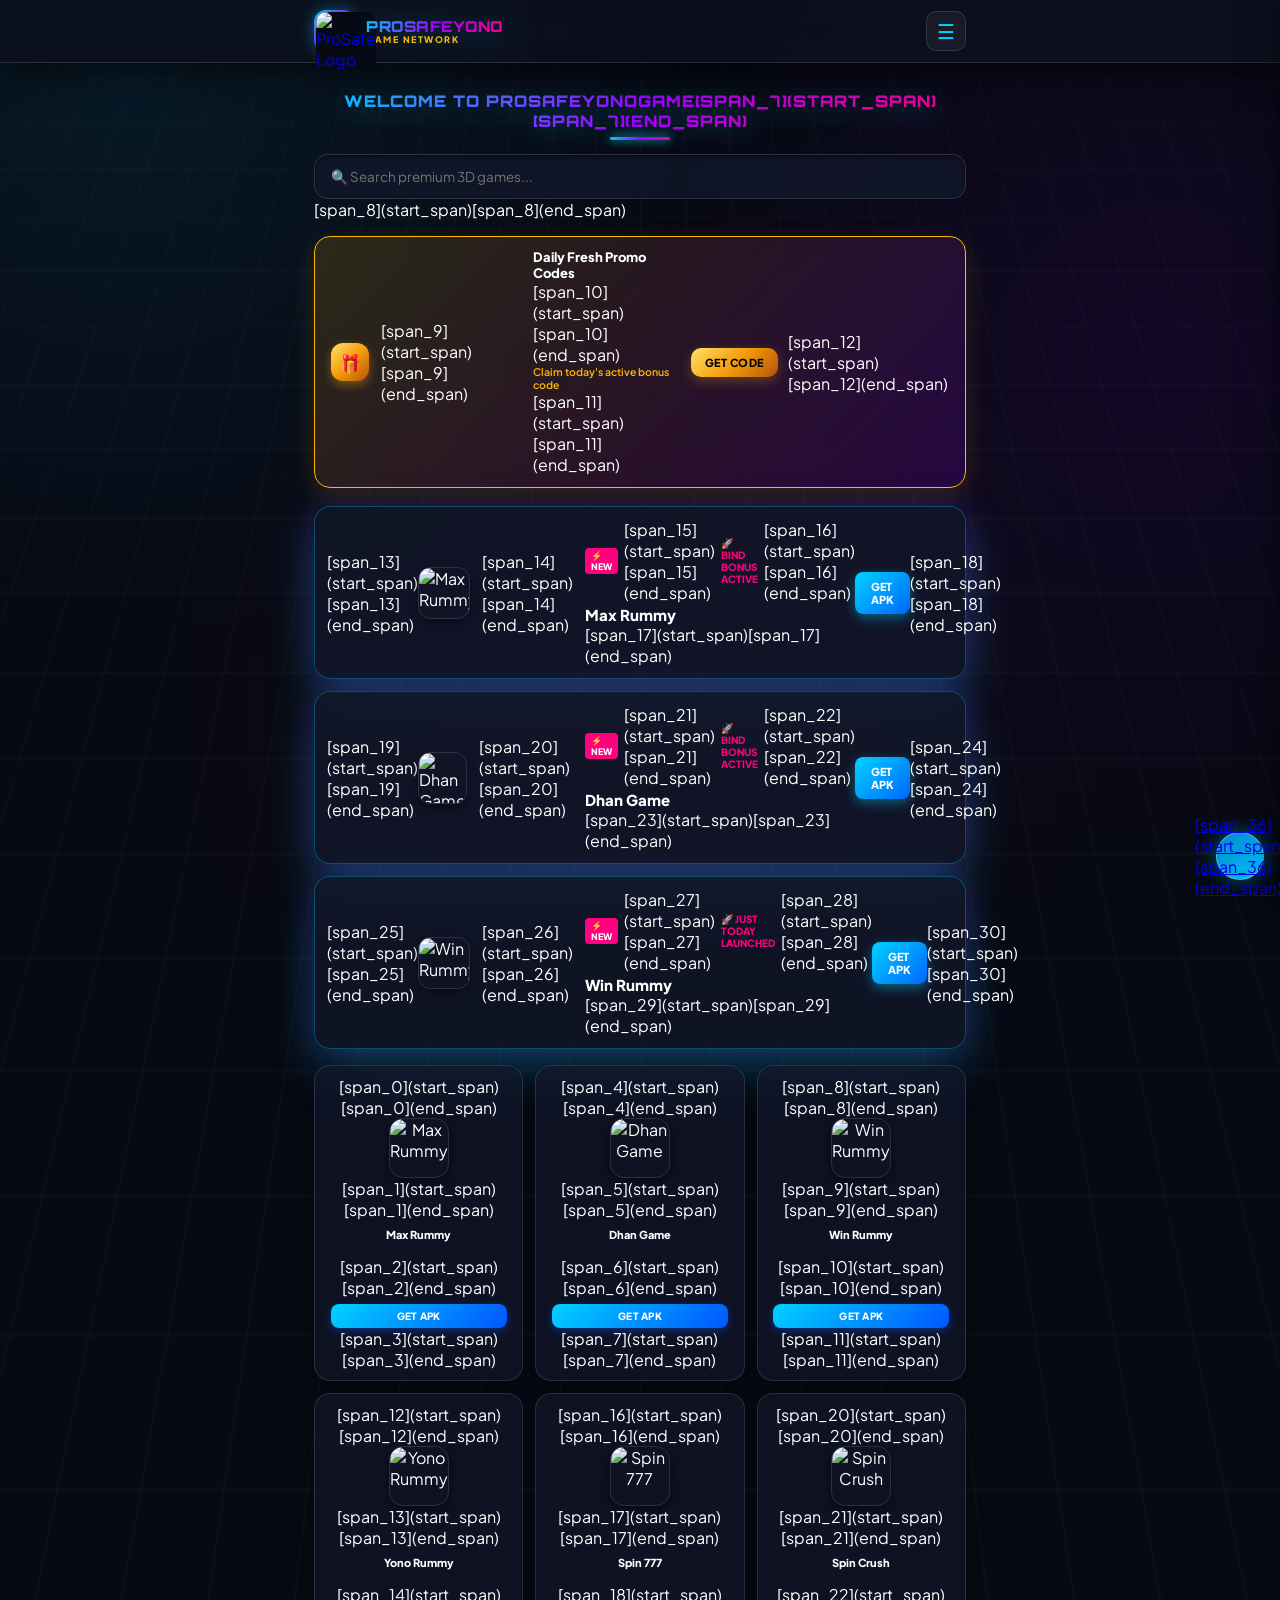
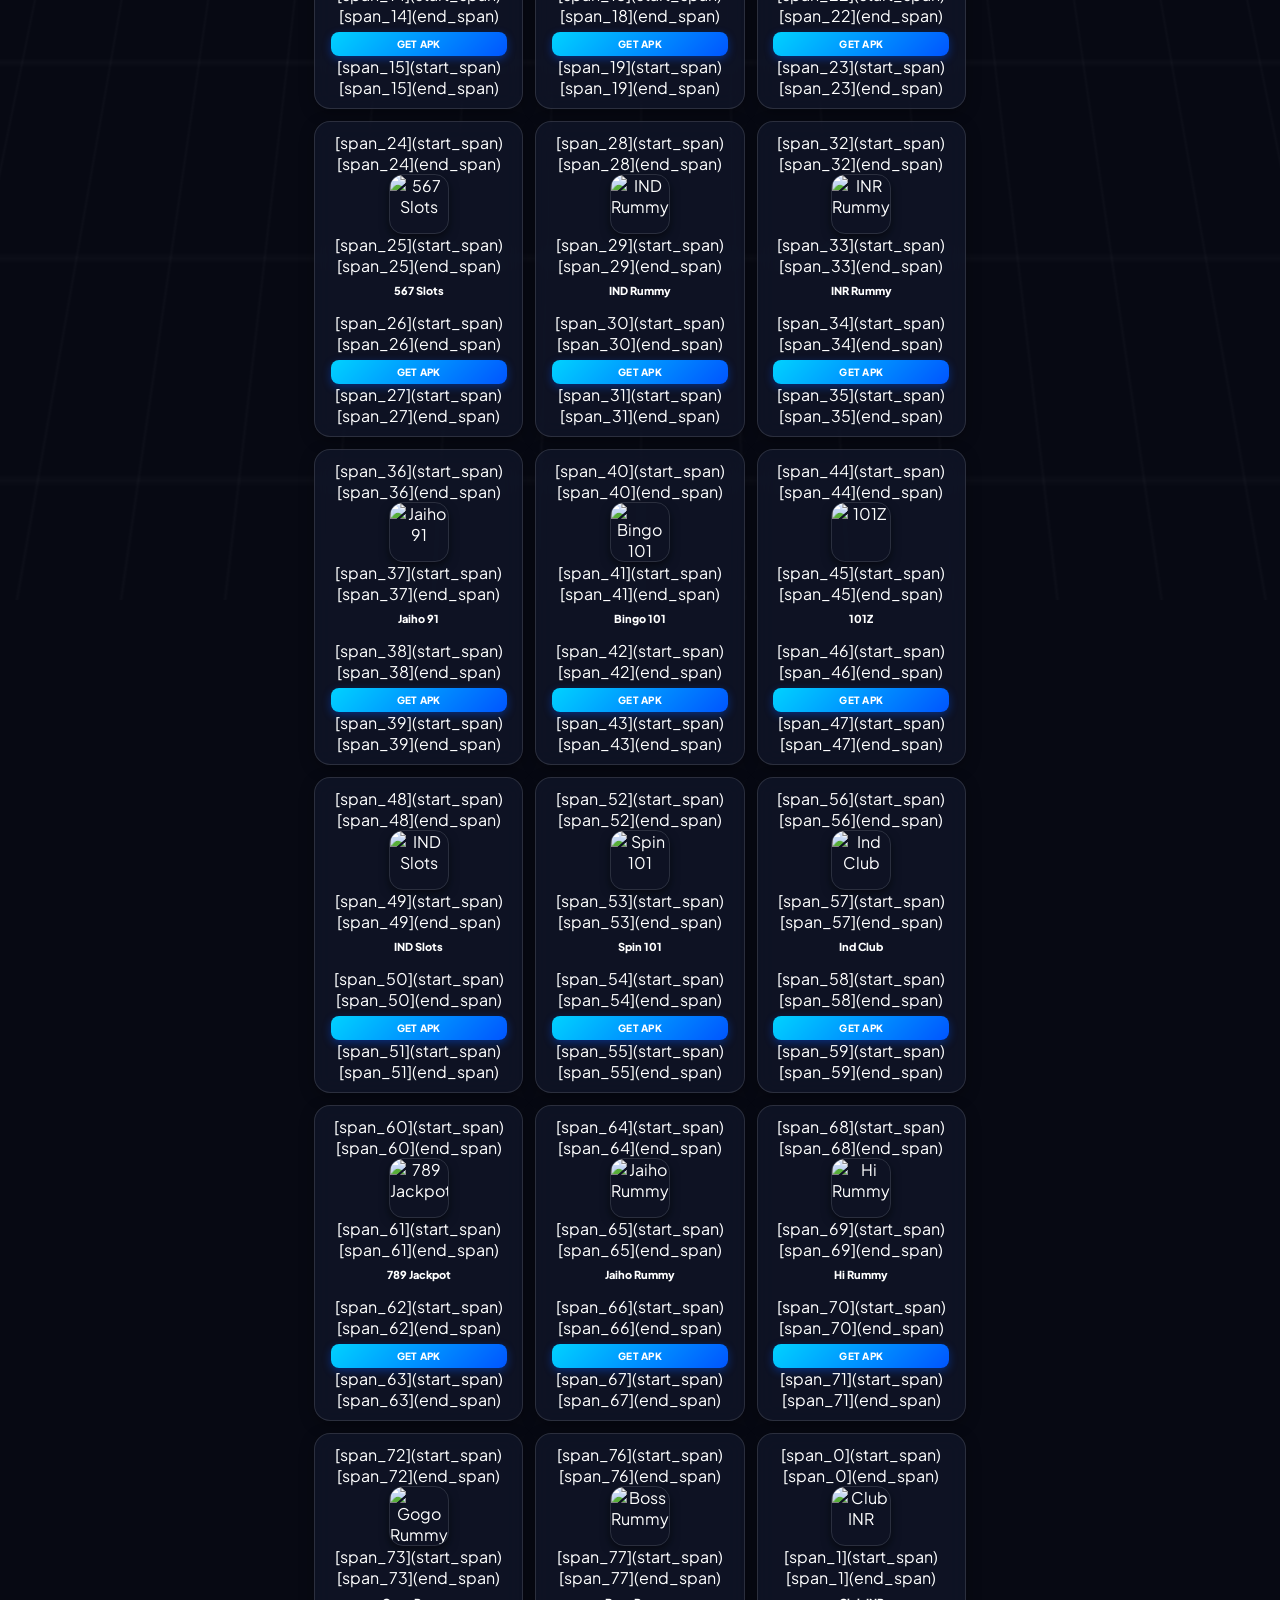
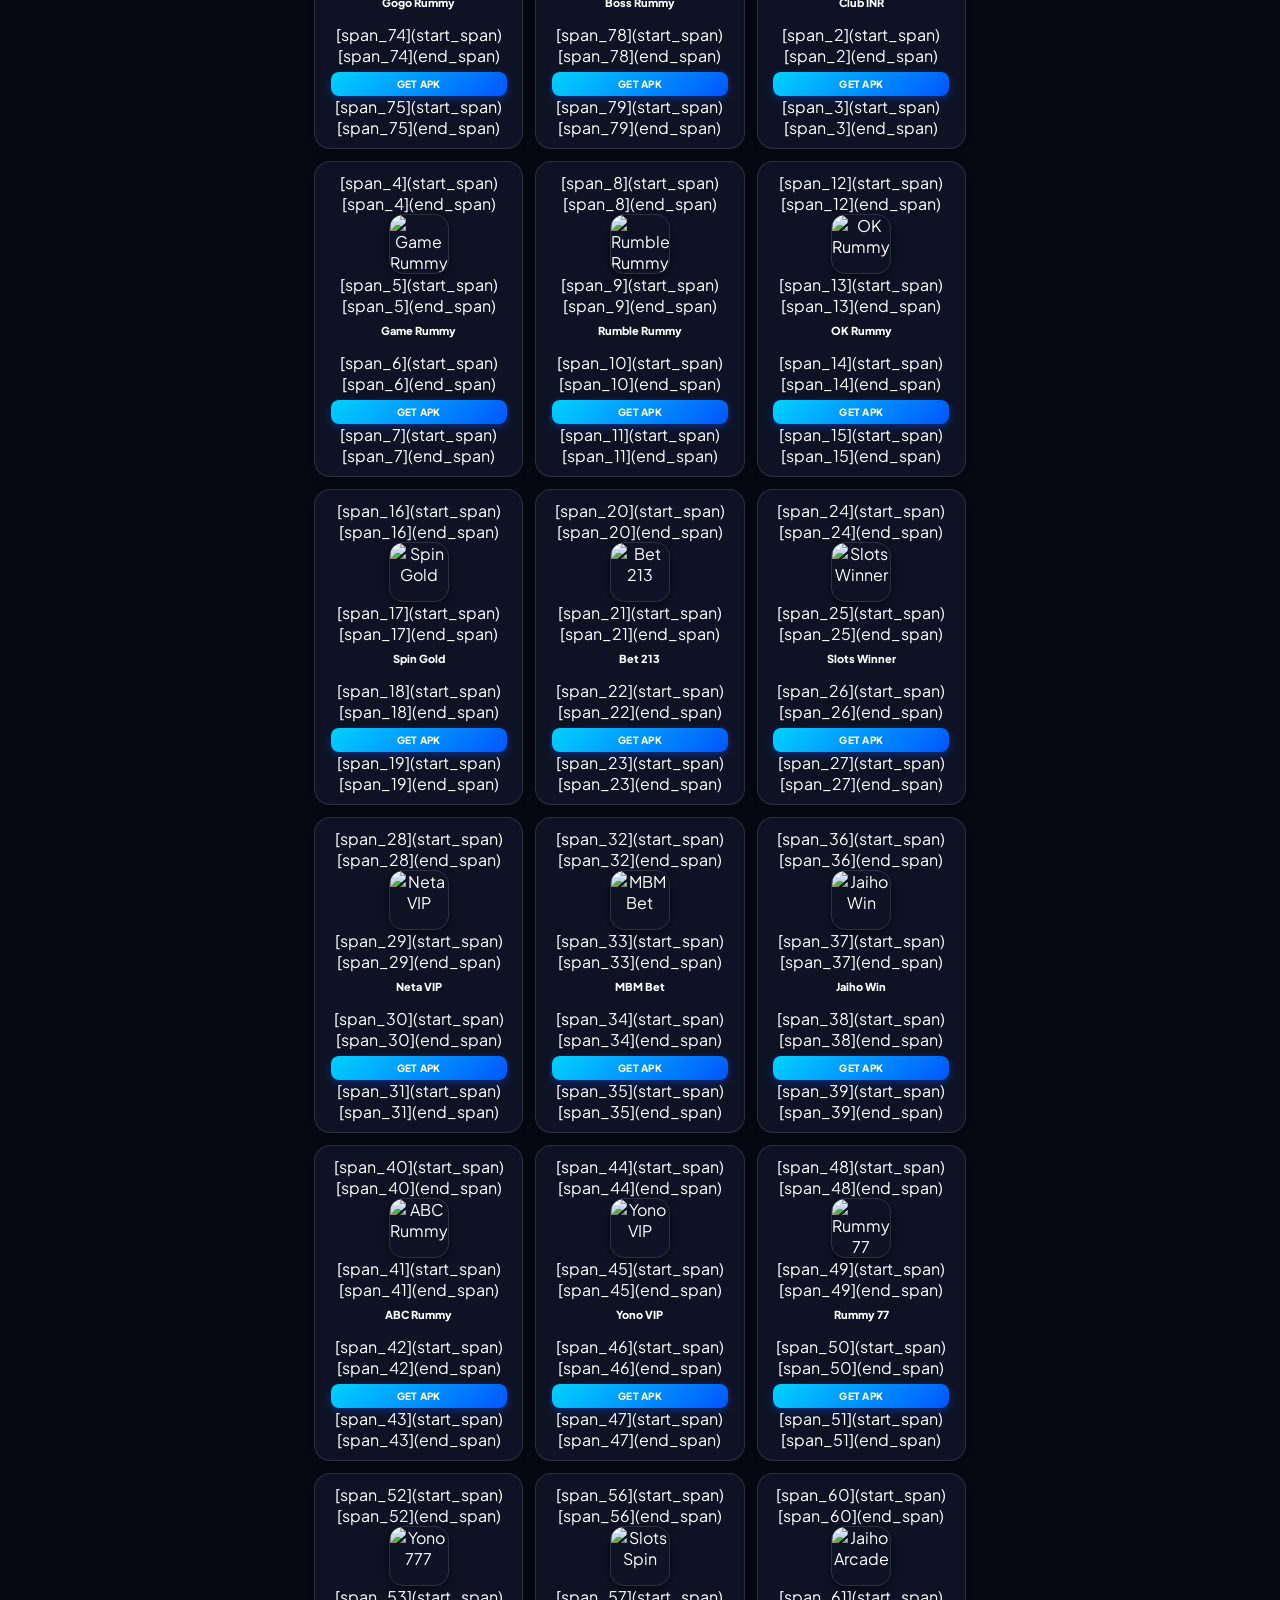
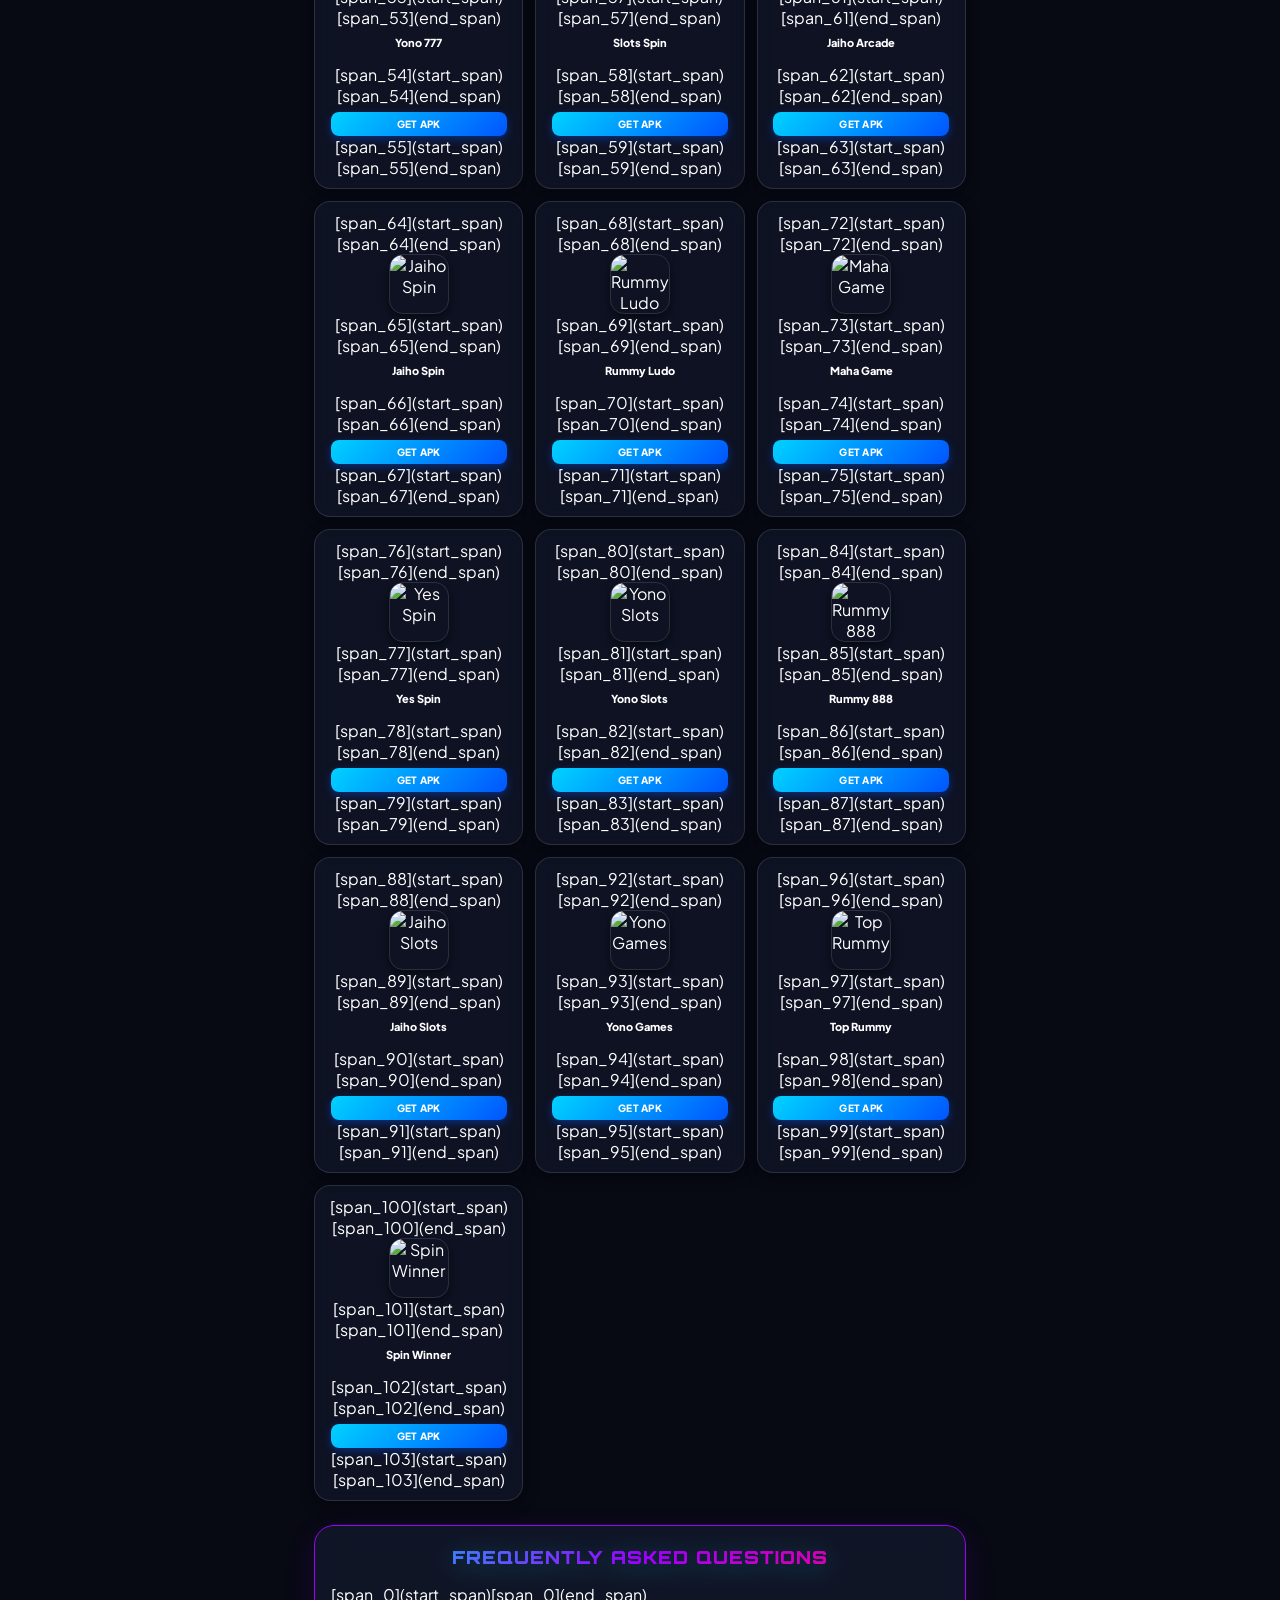
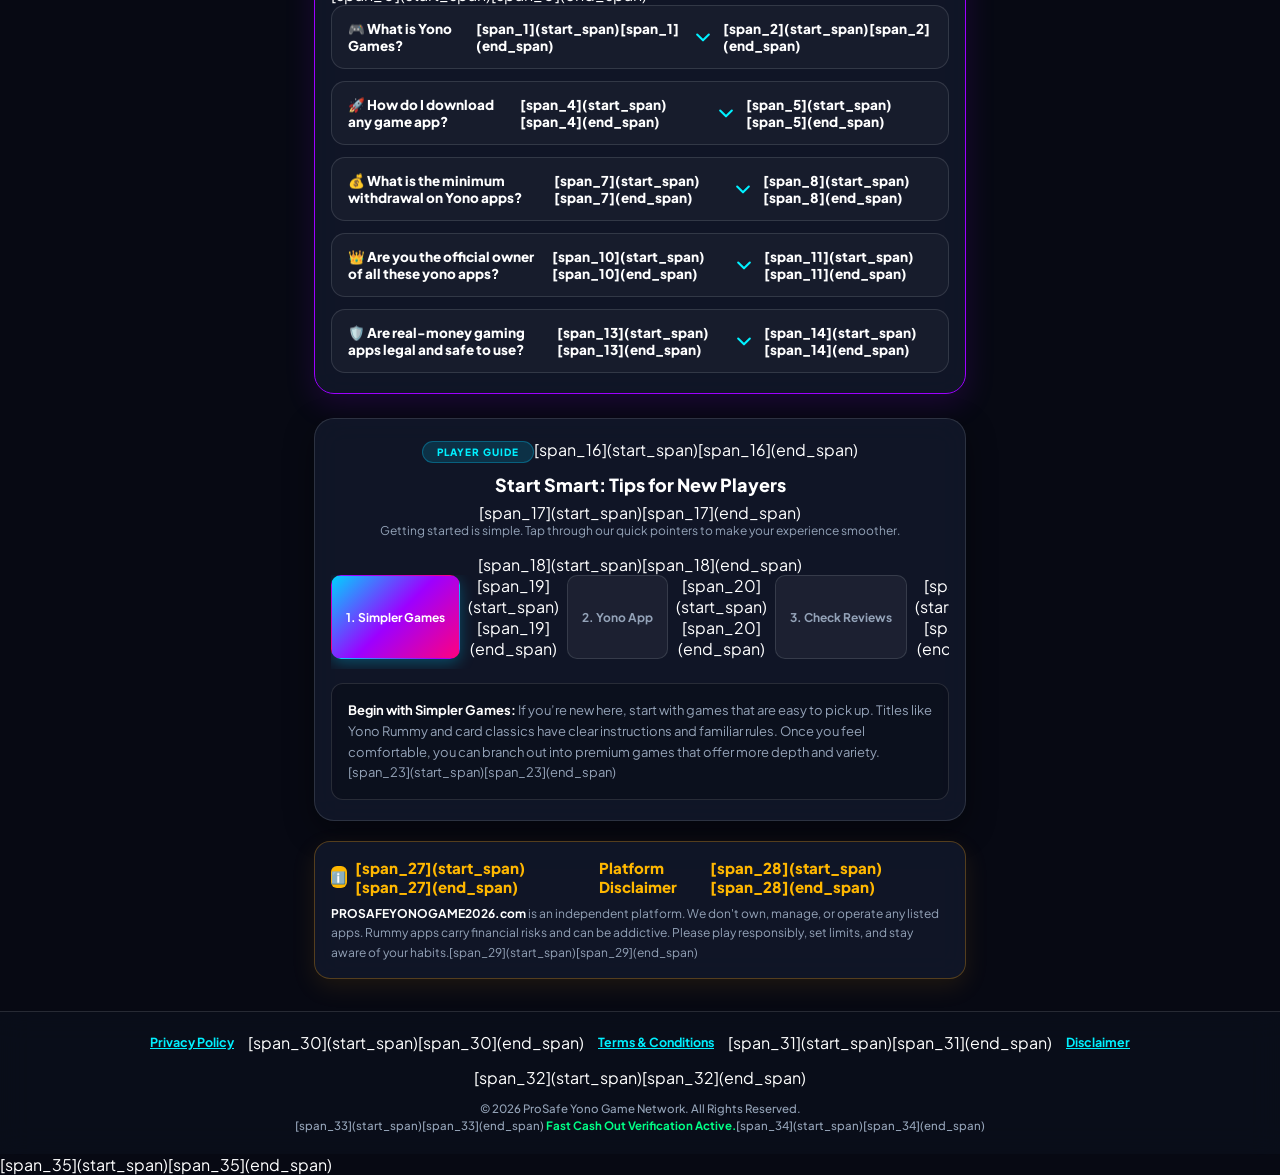
==== index.html @ a49d50fe "Remove Google Tag Manager script from index.html Removed Google Tag Manager script from the HTML fil" ====
<!DOCTYPE html>
<html lang="en">
<head>
    </script>
    <meta charset="UTF-8">
    <meta name="viewport" content="width=device-width, initial-scale=1.0">
    <title>All Yono Games - Download Yono Games & Get Promo Code Bonus 2026</title>
    <link rel="icon" type="image/x-icon" href="/favicon.ico">
    <link rel="shortcut icon" type="image/x-icon" href="/favicon.ico">
    <meta name="description" content="Your trusted platform for all Yono games. Download 100% verified Yono Rummy, Yono 777 & latest Yono game APKs with fast cashout, anti-fraud security, and maximum rewards."/>
    <meta name="keywords" content="yono 777, Dhan game,win rummy,yono india, yono rummy apk, yonogame store,yono aplication,all rummy aplication,yono rummy,yono game,yono game all,yono game download,new yono game,top rummy game,Prosafe yono game 2026 apk, Prosafe yono game 2026 download apk, Prosafe yono game 2026 review, yono games app download, win Rummy, rummy ludo promo code, maha game code 2026, max rummy, yono slots, teen patti yono, yono arcade, yono vip, yono master, yono spin, yono games apk download, new yono games, yono games bonus, yono real money game, online casino real money, best online casino, casino app real money, instant withdrawal casino, trusted online casino, poker online, crazy time, online slots real money, no deposit bonus casino, free spins no deposit, casino welcome bonus, bitcoin casino, aviator game online, andar bahar online casino, online casino upi withdrawal, instant withdrawal casino india, online casino promo code, new yono app, all yono games promo code, daily free promo code, hindi 777, spin 777, 777slots, old yono app download">
    <link rel="canonical" href="https://prosafeyonogame2026.com/" />
    
    <!-- Google Fonts -->
    <link rel="preconnect" href="https://fonts.googleapis.com">
    <link rel="preconnect" href="https://fonts.gstatic.com" crossorigin>
    <link href="https://fonts.googleapis.com/css2?family=Plus+Jakarta+Sans:wght@400;600;700;800;900&family=Orbitron:wght@700;900&display=swap" rel="stylesheet">

    <style>
        /* =========================================================
           1. CORE SYSTEM & MULTI-COLOR NEON ULTRA-PREMIUM VARIABLES
           ========================================================= */
        :root {
            --bg-dark: #070913;
            --bg-card: rgba(18, 24, 43, 0.75);
            --border-glass: rgba(255, 255, 255, 0.12);
            --text-primary: #ffffff;
            --text-secondary: #94a3b8;
            
            /* Multi-Color Accent Palette */
            --neon-blue: #00d2ff;
            --neon-purple: #9d00ff;
            --neon-pink: #ff007f;
            --neon-gold: #ffb700;
            --neon-green: #00ff87;
            --neon-cyan: #00f0ff;
            
            /* 3D Shadows & Lighting */
            --shadow-3d-glow: 0 20px 50px rgba(0, 210, 255, 0.25), 0 0 30px rgba(157, 0, 255, 0.2);
            --gold-gradient: linear-gradient(135deg, #ffe066 0%, #f59e0b 50%, #b45309 100%);
            --royal-multi-gradient: linear-gradient(135deg, #00d2ff 0%, #9d00ff 50%, #ff007f 100%);
            --glass-backdrop: blur(20px) saturate(180%);
        }

        * {
            box-sizing: border-box;
            margin: 0;
            padding: 0;
            font-family: 'Plus Jakarta Sans', -apple-system, sans-serif;
            -webkit-tap-highlight-color: transparent;
        }

        html {
            scroll-behavior: smooth;
        }

        body {
            background-color: var(--bg-dark);
            color: var(--text-primary);
            min-height: 100vh;
            display: flex;
            flex-direction: column;
            overflow-x: hidden;
            position: relative;
            background-image: 
                radial-gradient(circle at 10% 10%, rgba(0, 210, 255, 0.08) 0%, transparent 40%),
                radial-gradient(circle at 90% 40%, rgba(157, 0, 255, 0.08) 0%, transparent 40%),
                radial-gradient(circle at 50% 80%, rgba(255, 0, 127, 0.06) 0%, transparent 50%);
            background-attachment: fixed;
        }

        /* 3D Animated Mesh Canvas Background */
        body::before {
            content: '';
            position: fixed;
            top: 0; left: 0; width: 100%; height: 100%;
            background: linear-gradient(rgba(255,255,255,0.02) 1px, transparent 1px),
                        linear-gradient(90deg, rgba(255,255,255,0.02) 1px, transparent 1px);
            background-size: 40px 40px;
            z-index: -1;
            pointer-events: none;
            transform: perspective(500px) rotateX(20deg);
            transform-origin: top;
            animation: gridMove 20s linear infinite;
        }

        @keyframes gridMove {
            0% { background-position: 0 0; }
            100% { background-position: 0 40px; }
        }

        /* Custom Scrollbar */
        ::-webkit-scrollbar {
            width: 8px;
        }
        ::-webkit-scrollbar-track {
            background: #070913;
        }
        ::-webkit-scrollbar-thumb {
            background: linear-gradient(180deg, var(--neon-blue), var(--neon-purple));
            border-radius: 10px;
        }

        /* Utility Layout Wrapper */
        .app-view-container {
            width: 100%;
            max-width: 680px;
            margin: 0 auto;
            padding: 12px 14px;
            position: relative;
            z-index: 2;
        }

        /* Floating 3D Text Effect Classes */
        .text-3d-gold {
            background: var(--gold-gradient);
            -webkit-background-clip: text;
            -webkit-text-fill-color: transparent;
            filter: drop-shadow(0 2px 8px rgba(245, 158, 11, 0.4));
        }

        .text-3d-multi {
            background: var(--royal-multi-gradient);
            -webkit-background-clip: text;
            -webkit-text-fill-color: transparent;
            filter: drop-shadow(0 4px 12px rgba(0, 210, 255, 0.3));
        }
    </style>
</head>
<body>
      <!-- =========================================================
       2. 3D DYNAMIC FLOATING HEADER & SIDEBAR NAVIGATION
       ========================================================= -->
    <header style="background: rgba(13, 17, 30, 0.85); backdrop-filter: var(--glass-backdrop); border-bottom: 1px solid var(--border-glass); position: sticky; top: 0; z-index: 1000; box-shadow: 0 10px 30px rgba(0,0,0,0.5);">
        <div class="app-view-container" style="display: flex; align-items: center; justify-content: space-between; padding: 10px 14px;">
            <a href="index.html" style="display: flex; align-items: center; gap: 10px; text-decoration: none;">
                <div style="position: relative; width: 42px; height: 42px; border-radius: 12px; padding: 2px; background: var(--royal-multi-gradient); box-shadow: 0 0 15px rgba(0, 210, 255, 0.4);">
                    <img src="https://i.ibb.co/fdZpJswb/file-000000002aa872089a44603a2278ac14.png" alt="ProSafe Logo" style="width: 100%; height: 100%; object-fit: contain; background: #070913; border-radius: 10px;">
                </div>
                <div>
                    <h1 style="font-family: 'Orbitron', sans-serif; font-size: 15px; font-weight: 900; letter-spacing: 0.5px; margin: 0;" class="text-3d-multi">PROSAFEYONO</h1>
                    <span style="font-size: 9px; color: var(--neon-gold); font-weight: 800; letter-spacing: 1.5px; display: block; margin-top: -2px;">GAME NETWORK</span>
                </div>
            </a>
            <button onclick="toggleSidebarMenu()" aria-label="Toggle Menu" style="background: rgba(255, 255, 255, 0.05); border: 1px solid var(--border-glass); color: var(--neon-blue); width: 40px; height: 40px; border-radius: 10px; font-size: 20px; cursor: pointer; display: flex; align-items: center; justify-content: center; backdrop-filter: blur(10px); transition: all 0.3s ease;">
                ☰
            </button>
        </div>
    </header>

    <!-- Sidebar Dashboard Panel (3D Glassmorphism) -->
    <nav id="sidebarPanel" style="position: fixed; top: 0; right: -300px; width: 280px; height: 100vh; background: rgba(10, 14, 26, 0.95); backdrop-filter: blur(25px); border-left: 1px solid var(--border-glass); box-shadow: -10px 0 40px rgba(0, 0, 0, 0.8); z-index: 2000; transition: right 0.35s cubic-bezier(0.175, 0.885, 0.32, 1.275); padding: 24px; display: flex; flex-direction: column;">
        <div style="display: flex; justify-content: space-between; align-items: center; margin-bottom: 24px; border-bottom: 1px solid var(--border-glass); padding-bottom: 12px;">
            <span style="font-family: 'Orbitron', sans-serif; font-size: 13px; font-weight: 800; color: var(--neon-cyan); letter-spacing: 1px;">NAVIGATION HUB</span>
            <button onclick="toggleSidebarMenu()" style="background: none; border: none; color: #ffffff; font-size: 24px; cursor: pointer;">&times;</button>
        </div>
        <div style="display: flex; flex-direction: column; gap: 10px;">
            <button onclick="handleLegalDisplay('home')" style="background: rgba(255,255,255,0.03); border: 1px solid var(--border-glass); color: #fff; font-size: 13.5px; font-weight: 700; padding: 12px 14px; border-radius: 10px; text-align: left; cursor: pointer; transition: all 0.2s ease;">🏡 Home Dashboard</button>
            <a href="https://t.me/invitnew" target="_blank" style="background: rgba(0, 210, 255, 0.1); border: 1px solid rgba(0, 210, 255, 0.3); color: var(--neon-cyan); font-size: 13.5px; font-weight: 700; padding: 12px 14px; border-radius: 10px; text-decoration: none; display: block;">📢 Telegram Channel</a>[span_0](start_span)[span_0](end_span)
            <button onclick="handleLegalDisplay('privacy')" style="background: rgba(255,255,255,0.03); border: 1px solid var(--border-glass); color: #fff; font-size: 13.5px; font-weight: 700; padding: 12px 14px; border-radius: 10px; text-align: left; cursor: pointer;">🛡️ Privacy Policy</button>[span_1](start_span)[span_1](end_span)
            <button onclick="handleLegalDisplay('terms')" style="background: rgba(255,255,255,0.03); border: 1px solid var(--border-glass); color: #fff; font-size: 13.5px; font-weight: 700; padding: 12px 14px; border-radius: 10px; text-align: left; cursor: pointer;">📄 Terms & Conditions</button>[span_2](start_span)[span_2](end_span)
            <button onclick="handleLegalDisplay('disclaimer')" style="background: rgba(255,255,255,0.03); border: 1px solid var(--border-glass); color: #fff; font-size: 13.5px; font-weight: 700; padding: 12px 14px; border-radius: 10px; text-align: left; cursor: pointer;">🌐 Disclaimer Portal</button>[span_3](start_span)[span_3](end_span)
        </div>
    </nav>

    <!-- Main Container Start -->
    <main class="app-view-container">

        <!-- Dynamic Legal Content View Box -->
        <div id="legalDisplayCard" style="background: rgba(18, 24, 43, 0.9); border: 1.5px solid var(--neon-blue); border-radius: 16px; padding: 18px; margin: 12px 0; display: none; box-shadow: 0 10px 30px rgba(0, 210, 255, 0.2); backdrop-filter: blur(15px);">
            <div style="font-size: 15px; font-weight: 800; color: var(--neon-cyan); margin-bottom: 12px; border-bottom: 1px solid var(--border-glass); padding-bottom: 8px; display: flex; justify-content: space-between; align-items: center;">
                <span id="legalTabTitle">Document Title</span>[span_4](start_span)[span_4](end_span)
                <button onclick="closeLegalCard()" style="background: #ef4444; color: white; border: none; padding: 3px 10px; font-size: 11px; font-weight: 800; border-radius: 6px; cursor: pointer;">Close ✕</button>[span_5](start_span)[span_5](end_span)
            </div>
            <div id="legalTabBody" style="font-size: 12.5px; color: var(--text-secondary); line-height: 1.6; white-space: pre-line;">Content loading...</div>[span_6](start_span)[span_6](end_span)
        </div>

        <!-- Welcome 3D Animated Title -->
        <div style="text-align: center; margin: 16px 0 14px 0;">
            <h2 style="font-family: 'Orbitron', sans-serif; font-size: 16px; font-weight: 900; letter-spacing: 1px; text-transform: uppercase;" class="text-3d-multi">
                WELCOME TO PROSAFEYONOGAME[span_7](start_span)[span_7](end_span)
            </h2>
            <div style="width: 60px; height: 3px; background: var(--royal-multi-gradient); margin: 6px auto 0; border-radius: 10px; box-shadow: 0 0 10px var(--neon-blue);"></div>
        </div>

        <!-- 3D Glassmorphism Search Field Box -->
        <div style="margin-bottom: 16px; position: relative;">
            <input type="text" id="gameSearchInput" placeholder="🔍 Search premium 3D games..." onkeyup="filterGameGridList()" style="width: 100%; padding: 13px 16px; background: rgba(18, 24, 43, 0.8); border: 1.5px solid var(--border-glass); border-radius: 14px; color: #ffffff; font-size: 13.5px; outline: none; backdrop-filter: blur(10px); transition: all 0.3s ease; box-shadow: inset 0 2px 4px rgba(0,0,0,0.5);" onfocus="this.style.borderColor='var(--neon-blue)'; this.style.boxShadow='0 0 15px rgba(0, 210, 255, 0.3)';" onblur="this.style.borderColor='var(--border-glass)'; this.style.boxShadow='inset 0 2px 4px rgba(0,0,0,0.5)';">[span_8](start_span)[span_8](end_span)
        </div>

        <!-- Golden 3D Hero Promo Banner -->
        <div style="background: linear-gradient(135deg, rgba(255, 183, 0, 0.15) 0%, rgba(157, 0, 255, 0.15) 100%); border: 1.5px solid var(--neon-gold); border-radius: 16px; padding: 12px 16px; margin-bottom: 18px; display: flex; align-items: center; justify-content: space-between; gap: 10px; box-shadow: 0 8px 25px rgba(255, 183, 0, 0.15); backdrop-filter: blur(10px); position: relative; overflow: hidden;">
            <div style="display: flex; align-items: center; gap: 12px; z-index: 1;">
                <div style="background: var(--gold-gradient); width: 38px; height: 38px; border-radius: 12px; display: flex; align-items: center; justify-content: center; font-size: 18px; box-shadow: 0 4px 10px rgba(245, 158, 11, 0.4); flex-shrink: 0;">🎁</div>[span_9](start_span)[span_9](end_span)
                <div>
                    <div style="font-size: 13px; font-weight: 800; color: #ffffff;">Daily Fresh Promo Codes</div>[span_10](start_span)[span_10](end_span)
                    <div style="font-size: 10.5px; color: var(--neon-gold); font-weight: 600;">Claim today's active bonus code</div>[span_11](start_span)[span_11](end_span)
                </div>
            </div>
            <a href="promo-code.html" style="background: var(--gold-gradient); color: #000; font-size: 11px; font-weight: 900; padding: 8px 14px; border-radius: 10px; text-decoration: none; text-transform: uppercase; letter-spacing: 0.5px; box-shadow: 0 4px 12px rgba(245, 158, 11, 0.3); z-index: 1; flex-shrink: 0;">GET CODE</a>[span_12](start_span)[span_12](end_span)
        </div>

        <!-- TOP FEATURED NEW LAUNCHED CARDS (3D GLASS STYLE) -->
        <!-- 1. Max Rummy -->
        <div class="search-item" data-name="max rummy" style="background: rgba(18, 24, 43, 0.8); border: 1.5px solid rgba(0, 210, 255, 0.3); border-radius: 16px; padding: 12px; margin-bottom: 12px; display: flex; align-items: center; justify-content: space-between; box-shadow: var(--shadow-3d-glow); backdrop-filter: blur(12px);">[span_13](start_span)[span_13](end_span)
            <div style="display: flex; align-items: center; gap: 12px;">
                <img src="https://i.ibb.co/vx3JSHvL/IMG-20260709-090606-552.jpg" width="52" height="52" alt="Max Rummy Icon" style="border-radius: 12px; object-fit: cover; border: 1px solid var(--border-glass); box-shadow: 0 4px 8px rgba(0,0,0,0.4);">[span_14](start_span)[span_14](end_span)
                <div>
                    <div style="display: flex; align-items: center; gap: 6px;">
                        <span style="background: var(--neon-pink); color: white; font-size: 9px; font-weight: 900; padding: 2px 6px; border-radius: 4px; text-transform: uppercase;">⚡ NEW</span>[span_15](start_span)[span_15](end_span)
                        <span style="font-size: 10px; color: var(--neon-pink); font-weight: 800;">🚀 BIND BONUS ACTIVE</span>[span_16](start_span)[span_16](end_span)
                    </div>
                    <span style="font-size: 15px; font-weight: 800; color: #ffffff; margin-top: 2px; display: block;">Max Rummy</span>[span_17](start_span)[span_17](end_span)
                </div>
            </div>
            <a href="max-rummy.html" style="background: linear-gradient(135deg, var(--neon-blue), #0066ff); color: white; text-decoration: none; font-weight: 900; text-transform: uppercase; padding: 8px 16px; font-size: 11px; border-radius: 8px; box-shadow: 0 4px 12px rgba(0, 210, 255, 0.4);">GET APK</a>[span_18](start_span)[span_18](end_span)
        </div>

        <!-- 2. Dhan Game -->
        <div class="search-item" data-name="dhan game" style="background: rgba(18, 24, 43, 0.8); border: 1.5px solid rgba(0, 210, 255, 0.3); border-radius: 16px; padding: 12px; margin-bottom: 12px; display: flex; align-items: center; justify-content: space-between; box-shadow: var(--shadow-3d-glow); backdrop-filter: blur(12px);">[span_19](start_span)[span_19](end_span)
            <div style="display: flex; align-items: center; gap: 12px;">
                <img src="https://i.ibb.co/MknBcYh4/IMG-20260723-075159-651.jpg" width="52" height="52" alt="Dhan Game Icon" style="border-radius: 12px; object-fit: cover; border: 1px solid var(--border-glass); box-shadow: 0 4px 8px rgba(0,0,0,0.4);">[span_20](start_span)[span_20](end_span)
                <div>
                    <div style="display: flex; align-items: center; gap: 6px;">
                        <span style="background: var(--neon-pink); color: white; font-size: 9px; font-weight: 900; padding: 2px 6px; border-radius: 4px; text-transform: uppercase;">⚡ NEW</span>[span_21](start_span)[span_21](end_span)
                        <span style="font-size: 10px; color: var(--neon-pink); font-weight: 800;">🚀 BIND BONUS ACTIVE</span>[span_22](start_span)[span_22](end_span)
                    </div>
                    <span style="font-size: 15px; font-weight: 800; color: #ffffff; margin-top: 2px; display: block;">Dhan Game</span>[span_23](start_span)[span_23](end_span)
                </div>
            </div>
            <a href="dhan-game.html" style="background: linear-gradient(135deg, var(--neon-blue), #0066ff); color: white; text-decoration: none; font-weight: 900; text-transform: uppercase; padding: 8px 16px; font-size: 11px; border-radius: 8px; box-shadow: 0 4px 12px rgba(0, 210, 255, 0.4);">GET APK</a>[span_24](start_span)[span_24](end_span)
        </div>

        <!-- 3. Win Rummy -->
        <div class="search-item" data-name="win rummy" style="background: rgba(18, 24, 43, 0.8); border: 1.5px solid rgba(0, 210, 255, 0.3); border-radius: 16px; padding: 12px; margin-bottom: 16px; display: flex; align-items: center; justify-content: space-between; box-shadow: var(--shadow-3d-glow); backdrop-filter: blur(12px);">[span_25](start_span)[span_25](end_span)
            <div style="display: flex; align-items: center; gap: 12px;">
                <img src="https://i.ibb.co/MFCpD0v/IMG-20260729-083044-255.jpg" width="52" height="52" alt="Win Rummy Icon" style="border-radius: 12px; object-fit: cover; border: 1px solid var(--border-glass); box-shadow: 0 4px 8px rgba(0,0,0,0.4);">[span_26](start_span)[span_26](end_span)
                <div>
                    <div style="display: flex; align-items: center; gap: 6px;">
                        <span style="background: var(--neon-pink); color: white; font-size: 9px; font-weight: 900; padding: 2px 6px; border-radius: 4px; text-transform: uppercase;">⚡ NEW</span>[span_27](start_span)[span_27](end_span)
                        <span style="font-size: 10px; color: var(--neon-pink); font-weight: 800;">🚀 JUST TODAY LAUNCHED</span>[span_28](start_span)[span_28](end_span)
                    </div>
                    <span style="font-size: 15px; font-weight: 800; color: #ffffff; margin-top: 2px; display: block;">Win Rummy</span>[span_29](start_span)[span_29](end_span)
                </div>
            </div>
            <a href="win-rummy.html" style="background: linear-gradient(135deg, var(--neon-blue), #0066ff); color: white; text-decoration: none; font-weight: 900; text-transform: uppercase; padding: 8px 16px; font-size: 11px; border-radius: 8px; box-shadow: 0 4px 12px rgba(0, 210, 255, 0.4);">GET APK</a>[span_30](start_span)[span_30](end_span)
        </div>
                <!-- =========================================================
           3. MASTER GAME PRESENTATION GRID (GAMES 01 TO 20)
           ========================================================= -->
        <style>
            .game-3d-grid {
                display: grid;
                grid-template-columns: repeat(3, 1fr);
                gap: 12px;
                margin-bottom: 20px;
            }
            
            .game-card-3d {
                background: rgba(18, 24, 43, 0.7);
                border: 1px solid var(--border-glass);
                border-radius: 16px;
                padding: 10px 6px;
                text-align: center;
                display: flex;
                flex-direction: column;
                align-items: center;
                justify-content: space-between;
                backdrop-filter: blur(10px);
                transition: transform 0.3s cubic-bezier(0.175, 0.885, 0.32, 1.275), box-shadow 0.3s ease, border-color 0.3s ease;
                box-shadow: 0 4px 15px rgba(0, 0, 0, 0.3);
                position: relative;
                overflow: hidden;
            }

            .game-card-3d::before {
                content: '';
                position: absolute;
                top: -50%;
                left: -50%;
                width: 200%;
                height: 200%;
                background: radial-gradient(circle, rgba(255,255,255,0.1) 0%, transparent 70%);
                opacity: 0;
                transition: opacity 0.3s ease;
                pointer-events: none;
            }

            .game-card-3d:hover {
                transform: translateY(-6px) scale(1.02);
                border-color: var(--neon-blue);
                box-shadow: 0 10px 25px rgba(0, 210, 255, 0.3);
            }

            .game-card-3d:hover::before {
                opacity: 1;
            }

            .app-icon-3d {
                width: 60px;
                height: 60px;
                border-radius: 14px;
                object-fit: cover;
                border: 1px solid var(--border-glass);
                box-shadow: 0 4px 10px rgba(0,0,0,0.5);
                transition: transform 0.3s ease;
            }

            .game-card-3d:hover .app-icon-3d {
                transform: scale(1.08) rotate(2deg);
            }

            .app-title-3d {
                font-size: 11px;
                font-weight: 800;
                color: #ffffff;
                margin-top: 8px;
                height: 28px;
                display: -webkit-box;
                -webkit-line-clamp: 2;
                -webkit-box-orient: vertical;
                overflow: hidden;
                line-height: 1.2;
            }

            .btn-3d-glow {
                display: block;
                width: 90%;
                background: linear-gradient(135deg, var(--neon-blue) 0%, #0055ff 100%);
                color: #ffffff;
                font-size: 10px;
                font-weight: 900;
                text-transform: uppercase;
                text-decoration: none;
                padding: 6px 0;
                border-radius: 8px;
                margin-top: 6px;
                box-shadow: 0 3px 8px rgba(0, 85, 255, 0.4);
                transition: all 0.2s ease;
                letter-spacing: 0.3px;
            }

            .btn-3d-glow:hover {
                background: linear-gradient(135deg, #00ff87 0%, #00b359 100%);
                color: #000000;
                box-shadow: 0 0 12px var(--neon-green);
            }
        </style>

        <section class="game-3d-grid" id="masterGameGrid">
            <!-- 01. Max Rummy -->
            <div class="game-card-3d game-card-node search-item" data-name="max rummy">[span_0](start_span)[span_0](end_span)
                <img src="https://i.ibb.co/vx3JSHvL/IMG-20260709-090606-552.jpg" class="app-icon-3d" width="60" height="60" alt="Max Rummy">[span_1](start_span)[span_1](end_span)
                <h3 class="app-title-3d game-app-name">Max Rummy</h3>[span_2](start_span)[span_2](end_span)
                <a href="max-rummy.html" class="btn-3d-glow">GET APK</a>[span_3](start_span)[span_3](end_span)
            </div>
            <!-- 02. Dhan Game -->
            <div class="game-card-3d game-card-node search-item" data-name="dhan game">[span_4](start_span)[span_4](end_span)
                <img src="https://i.ibb.co/MknBcYh4/IMG-20260723-075159-651.jpg" class="app-icon-3d" width="60" height="60" alt="Dhan Game">[span_5](start_span)[span_5](end_span)
                <h3 class="app-title-3d game-app-name">Dhan Game</h3>[span_6](start_span)[span_6](end_span)
                <a href="dhan-game.html" class="btn-3d-glow">GET APK</a>[span_7](start_span)[span_7](end_span)
            </div>
            <!-- 03. Win Rummy -->
            <div class="game-card-3d game-card-node search-item" data-name="win rummy">[span_8](start_span)[span_8](end_span)
                <img src="https://i.ibb.co/MFCpD0v/IMG-20260729-083044-255.jpg" class="app-icon-3d" width="60" height="60" alt="Win Rummy">[span_9](start_span)[span_9](end_span)
                <h3 class="app-title-3d game-app-name">Win Rummy</h3>[span_10](start_span)[span_10](end_span)
                <a href="win-rummy.html" class="btn-3d-glow">GET APK</a>[span_11](start_span)[span_11](end_span)
            </div>
            <!-- 04. Yono Rummy -->
            <div class="game-card-3d game-card-node search-item" data-name="yono rummy">[span_12](start_span)[span_12](end_span)
                <img src="https://i.ibb.co/XxTS3tdZ/Screenshot-2026-0524-121950.png" class="app-icon-3d" width="60" height="60" alt="Yono Rummy">[span_13](start_span)[span_13](end_span)
                <h3 class="app-title-3d game-app-name">Yono Rummy</h3>[span_14](start_span)[span_14](end_span)
                <a href="yono-rummy.html" class="btn-3d-glow">Get APK</a>[span_15](start_span)[span_15](end_span)
            </div>
            <!-- 05. Spin 777 -->
            <div class="game-card-3d game-card-node search-item" data-name="spin 777">[span_16](start_span)[span_16](end_span)
                <img src="https://i.ibb.co/m5xd7qpZ/Screenshot-2026-0524-122312.png" class="app-icon-3d" width="60" height="60" alt="Spin 777">[span_17](start_span)[span_17](end_span)
                <h3 class="app-title-3d game-app-name">Spin 777</h3>[span_18](start_span)[span_18](end_span)
                <a href="spin-777.html" class="btn-3d-glow">Get APK</a>[span_19](start_span)[span_19](end_span)
            </div>
            <!-- 06. Spin Crush -->
            <div class="game-card-3d game-card-node search-item" data-name="spin crush">[span_20](start_span)[span_20](end_span)
                <img src="https://i.ibb.co/mF600568/Screenshot-2026-0524-122402.png" class="app-icon-3d" width="60" height="60" alt="Spin Crush">[span_21](start_span)[span_21](end_span)
                <h3 class="app-title-3d game-app-name">Spin Crush</h3>[span_22](start_span)[span_22](end_span)
                <a href="spin-crush.html" class="btn-3d-glow">Get APK</a>[span_23](start_span)[span_23](end_span)
            </div>
            <!-- 07. 567 Slots -->
            <div class="game-card-3d game-card-node search-item" data-name="567 slots">[span_24](start_span)[span_24](end_span)
                <img src="https://i.ibb.co/Q7Wr5bhm/IMG-20260604-173703-578.jpg" class="app-icon-3d" width="60" height="60" alt="567 Slots">[span_25](start_span)[span_25](end_span)
                <h3 class="app-title-3d game-app-name">567 Slots</h3>[span_26](start_span)[span_26](end_span)
                <a href="567-slots.html" class="btn-3d-glow">Get APK</a>[span_27](start_span)[span_27](end_span)
            </div>
            <!-- 08. IND Rummy -->
            <div class="game-card-3d game-card-node search-item" data-name="ind rummy">[span_28](start_span)[span_28](end_span)
                <img src="https://i.ibb.co/39KDGPBr/Screenshot-2026-0524-122547.png" class="app-icon-3d" width="60" height="60" alt="IND Rummy">[span_29](start_span)[span_29](end_span)
                <h3 class="app-title-3d game-app-name">IND Rummy</h3>[span_30](start_span)[span_30](end_span)
                <a href="ind-rummy.html" class="btn-3d-glow">Get APK</a>[span_31](start_span)[span_31](end_span)
            </div>
            <!-- 09. INR Rummy -->
            <div class="game-card-3d game-card-node search-item" data-name="inr rummy">[span_32](start_span)[span_32](end_span)
                <img src="https://i.ibb.co/dwJW89jT/IMG-20260526-094057-833.jpg" class="app-icon-3d" width="60" height="60" alt="INR Rummy">[span_33](start_span)[span_33](end_span)
                <h3 class="app-title-3d game-app-name">INR Rummy</h3>[span_34](start_span)[span_34](end_span)
                <a href="inr-rummy.html" class="btn-3d-glow">Get APK</a>[span_35](start_span)[span_35](end_span)
            </div>
            <!-- 10. Jaiho 91 -->
            <div class="game-card-3d game-card-node search-item" data-name="jaiho 91">[span_36](start_span)[span_36](end_span)
                <img src="https://i.ibb.co/N2kGxkGD/IMG-20260526-093823-947.jpg" class="app-icon-3d" width="60" height="60" alt="Jaiho 91">[span_37](start_span)[span_37](end_span)
                <h3 class="app-title-3d game-app-name">Jaiho 91</h3>[span_38](start_span)[span_38](end_span)
                <a href="jaiho-91.html" class="btn-3d-glow">Get APK</a>[span_39](start_span)[span_39](end_span)
            </div>
            <!-- 11. Bingo 101 -->
            <div class="game-card-3d game-card-node search-item" data-name="bingo 101">[span_40](start_span)[span_40](end_span)
                <img src="https://i.ibb.co/S46hgCs6/Screenshot-2026-0524-214009.png" class="app-icon-3d" width="60" height="60" alt="Bingo 101">[span_41](start_span)[span_41](end_span)
                <h3 class="app-title-3d game-app-name">Bingo 101</h3>[span_42](start_span)[span_42](end_span)
                <a href="bingo-101.html" class="btn-3d-glow">Get APK</a>[span_43](start_span)[span_43](end_span)
            </div>
            <!-- 12. 101Z -->
            <div class="game-card-3d game-card-node search-item" data-name="101z">[span_44](start_span)[span_44](end_span)
                <img src="https://i.ibb.co/QF1qr0Xs/IMG-20260526-095252-042.jpg" class="app-icon-3d" width="60" height="60" alt="101Z">[span_45](start_span)[span_45](end_span)
                <h3 class="app-title-3d game-app-name">101Z</h3>[span_46](start_span)[span_46](end_span)
                <a href="101-z.html" class="btn-3d-glow">Get APK</a>[span_47](start_span)[span_47](end_span)
            </div>
            <!-- 13. IND Slots -->
            <div class="game-card-3d game-card-node search-item" data-name="ind slots">[span_48](start_span)[span_48](end_span)
                <img src="https://i.ibb.co/qYX8344d/IMG-20260526-095508-315.jpg" class="app-icon-3d" width="60" height="60" alt="IND Slots">[span_49](start_span)[span_49](end_span)
                <h3 class="app-title-3d game-app-name">IND Slots</h3>[span_50](start_span)[span_50](end_span)
                <a href="ind-slots.html" class="btn-3d-glow">Get APK</a>[span_51](start_span)[span_51](end_span)
            </div>
            <!-- 14. Spin 101 -->
            <div class="game-card-3d game-card-node search-item" data-name="spin 101">[span_52](start_span)[span_52](end_span)
                <img src="https://i.ibb.co/Tq72gZFq/IMG-20260527-084621-601.jpg" class="app-icon-3d" width="60" height="60" alt="Spin 101">[span_53](start_span)[span_53](end_span)
                <h3 class="app-title-3d game-app-name">Spin 101</h3>[span_54](start_span)[span_54](end_span)
                <a href="spin-101.html" class="btn-3d-glow">Get APK</a>[span_55](start_span)[span_55](end_span)
            </div>
            <!-- 15. Ind Club -->
            <div class="game-card-3d game-card-node search-item" data-name="ind club">[span_56](start_span)[span_56](end_span)
                <img src="https://i.ibb.co/Df1Ckfb6/IMG-20260527-084343-458.jpg" class="app-icon-3d" width="60" height="60" alt="Ind Club">[span_57](start_span)[span_57](end_span)
                <h3 class="app-title-3d game-app-name">Ind Club</h3>[span_58](start_span)[span_58](end_span)
                <a href="ind-club.html" class="btn-3d-glow">Get APK</a>[span_59](start_span)[span_59](end_span)
            </div>
            <!-- 16. 789 Jackpot -->
            <div class="game-card-3d game-card-node search-item" data-name="789 jackpot">[span_60](start_span)[span_60](end_span)
                <img src="https://i.ibb.co/LXHb3q9r/IMG-20260527-084105-646.jpg" class="app-icon-3d" width="60" height="60" alt="789 Jackpot">[span_61](start_span)[span_61](end_span)
                <h3 class="app-title-3d game-app-name">789 Jackpot</h3>[span_62](start_span)[span_62](end_span)
                <a href="789-jackpots.html" class="btn-3d-glow">Get APK</a>[span_63](start_span)[span_63](end_span)
            </div>
            <!-- 17. Jaiho Rummy -->
            <div class="game-card-3d game-card-node search-item" data-name="jaiho rummy">[span_64](start_span)[span_64](end_span)
                <img src="https://i.ibb.co/S4Lbb73b/IMG-20260527-083816-794.jpg" class="app-icon-3d" width="60" height="60" alt="Jaiho Rummy">[span_65](start_span)[span_65](end_span)
                <h3 class="app-title-3d game-app-name">Jaiho Rummy</h3>[span_66](start_span)[span_66](end_span)
                <a href="jaiho-rummy.html" class="btn-3d-glow">Get APK</a>[span_67](start_span)[span_67](end_span)
            </div>
            <!-- 18. Hi Rummy -->
            <div class="game-card-3d game-card-node search-item" data-name="hi rummy">[span_68](start_span)[span_68](end_span)
                <img src="https://i.ibb.co/Y4QjvfRz/IMG-20260527-083518-645.jpg" class="app-icon-3d" width="60" height="60" alt="Hi Rummy">[span_69](start_span)[span_69](end_span)
                <h3 class="app-title-3d game-app-name">Hi Rummy</h3>[span_70](start_span)[span_70](end_span)
                <a href="hi-rummy.html" class="btn-3d-glow">Get APK</a>[span_71](start_span)[span_71](end_span)
            </div>
            <!-- 19. Gogo Rummy -->
            <div class="game-card-3d game-card-node search-item" data-name="gogo rummy">[span_72](start_span)[span_72](end_span)
                <img src="https://i.ibb.co/5xFTSv8P/IMG-20260527-083320-198.jpg" class="app-icon-3d" width="60" height="60" alt="Gogo Rummy">[span_73](start_span)[span_73](end_span)
                <h3 class="app-title-3d game-app-name">Gogo Rummy</h3>[span_74](start_span)[span_74](end_span)
                <a href="gogo-rummy.html" class="btn-3d-glow">Get APK</a>[span_75](start_span)[span_75](end_span)
            </div>
            <!-- 20. Boss Rummy -->
            <div class="game-card-3d game-card-node search-item" data-name="boss rummy">[span_76](start_span)[span_76](end_span)
                <img src="https://i.ibb.co/RpFWTsC2/IMG-20260527-083035-119.jpg" class="app-icon-3d" width="60" height="60" alt="Boss Rummy">[span_77](start_span)[span_77](end_span)
                <h3 class="app-title-3d game-app-name">Boss Rummy</h3>[span_78](start_span)[span_78](end_span)
                <a href="boss-rummy.html" class="btn-3d-glow">Get APK</a>[span_79](start_span)[span_79](end_span)
            </div>
            <!-- 21. Club INR -->
            <div class="game-card-3d game-card-node search-item" data-name="club inr">[span_0](start_span)[span_0](end_span)
                <img src="https://i.ibb.co/mCGfLWTQ/IMG-20260527-082911-954.jpg" class="app-icon-3d" width="60" height="60" alt="Club INR">[span_1](start_span)[span_1](end_span)
                <h3 class="app-title-3d game-app-name">Club INR</h3>[span_2](start_span)[span_2](end_span)
                <a href="club-inr.html" class="btn-3d-glow">Get APK</a>[span_3](start_span)[span_3](end_span)
            </div>
            <!-- 22. Game Rummy -->
            <div class="game-card-3d game-card-node search-item" data-name="game rummy">[span_4](start_span)[span_4](end_span)
                <img src="https://i.ibb.co/XfpncM77/IMG-20260527-082804-195.jpg" class="app-icon-3d" width="60" height="60" alt="Game Rummy">[span_5](start_span)[span_5](end_span)
                <h3 class="app-title-3d game-app-name">Game Rummy</h3>[span_6](start_span)[span_6](end_span)
                <a href="game-rummy.html" class="btn-3d-glow">Get APK</a>[span_7](start_span)[span_7](end_span)
            </div>
            <!-- 23. Rumble Rummy -->
            <div class="game-card-3d game-card-node search-item" data-name="rumble rummy">[span_8](start_span)[span_8](end_span)
                <img src="https://i.ibb.co/6CWcJ9t/IMG-20260527-082552-806.jpg" class="app-icon-3d" width="60" height="60" alt="Rumble Rummy">[span_9](start_span)[span_9](end_span)
                <h3 class="app-title-3d game-app-name">Rumble Rummy</h3>[span_10](start_span)[span_10](end_span)
                <a href="rumble-rummy.html" class="btn-3d-glow">Get APK</a>[span_11](start_span)[span_11](end_span)
            </div>
            <!-- 24. OK Rummy -->
            <div class="game-card-3d game-card-node search-item" data-name="ok rummy">[span_12](start_span)[span_12](end_span)
                <img src="https://i.ibb.co/VYBQzpwY/IMG-20260604-190041-410.jpg" class="app-icon-3d" width="60" height="60" alt="OK Rummy">[span_13](start_span)[span_13](end_span)
                <h3 class="app-title-3d game-app-name">OK Rummy</h3>[span_14](start_span)[span_14](end_span)
                <a href="ok-rummy.html" class="btn-3d-glow">Get APK</a>[span_15](start_span)[span_15](end_span)
            </div>
            <!-- 25. Spin Gold -->
            <div class="game-card-3d game-card-node search-item" data-name="spin gold">[span_16](start_span)[span_16](end_span)
                <img src="https://i.ibb.co/932KxXnP/Screenshot-2026-0604-203451.png" class="app-icon-3d" width="60" height="60" alt="Spin Gold">[span_17](start_span)[span_17](end_span)
                <h3 class="app-title-3d game-app-name">Spin Gold</h3>[span_18](start_span)[span_18](end_span)
                <a href="spin-gold.html" class="btn-3d-glow">Get APK</a>[span_19](start_span)[span_19](end_span)
            </div>
            <!-- 26. Bet 213 -->
            <div class="game-card-3d game-card-node search-item" data-name="bet 213">[span_20](start_span)[span_20](end_span)
                <img src="https://i.ibb.co/YsMHdC3/IMG-20260604-203944-171.jpg" class="app-icon-3d" width="60" height="60" alt="Bet 213">[span_21](start_span)[span_21](end_span)
                <h3 class="app-title-3d game-app-name">Bet 213</h3>[span_22](start_span)[span_22](end_span)
                <a href="bet-213.html" class="btn-3d-glow">Get APK</a>[span_23](start_span)[span_23](end_span)
            </div>
            <!-- 27. Slots Winner -->
            <div class="game-card-3d game-card-node search-item" data-name="slots winner">[span_24](start_span)[span_24](end_span)
                <img src="https://i.ibb.co/JRfZxJFz/IMG-20260601-134057-693.jpg" class="app-icon-3d" width="60" height="60" alt="Slots Winner">[span_25](start_span)[span_25](end_span)
                <h3 class="app-title-3d game-app-name">Slots Winner</h3>[span_26](start_span)[span_26](end_span)
                <a href="slots-winner.html" class="btn-3d-glow">Get APK</a>[span_27](start_span)[span_27](end_span)
            </div>
            <!-- 28. Neta VIP -->
            <div class="game-card-3d game-card-node search-item" data-name="neta vip">[span_28](start_span)[span_28](end_span)
                <img src="https://i.ibb.co/q3mdn5fK/IMG-20260601-134207-570.jpg" class="app-icon-3d" width="60" height="60" alt="Neta VIP">[span_29](start_span)[span_29](end_span)
                <h3 class="app-title-3d game-app-name">Neta VIP</h3>[span_30](start_span)[span_30](end_span)
                <a href="neta-vip.html" class="btn-3d-glow">Get APK</a>[span_31](start_span)[span_31](end_span)
            </div>
            <!-- 29. MBM Bet -->
            <div class="game-card-3d game-card-node search-item" data-name="mbm bet">[span_32](start_span)[span_32](end_span)
                <img src="https://i.ibb.co/TxzVSnrm/IMG-20260601-134235-452.jpg" class="app-icon-3d" width="60" height="60" alt="MBM Bet">[span_33](start_span)[span_33](end_span)
                <h3 class="app-title-3d game-app-name">MBM Bet</h3>[span_34](start_span)[span_34](end_span)
                <a href="mbm-bet.html" class="btn-3d-glow">Get APK</a>[span_35](start_span)[span_35](end_span)
            </div>
            <!-- 30. Jaiho Win -->
            <div class="game-card-3d game-card-node search-item" data-name="jaiho win">[span_36](start_span)[span_36](end_span)
                <img src="https://i.ibb.co/zVGcGjrv/IMG-20260601-134303-975.jpg" class="app-icon-3d" width="60" height="60" alt="Jaiho Win">[span_37](start_span)[span_37](end_span)
                <h3 class="app-title-3d game-app-name">Jaiho Win</h3>[span_38](start_span)[span_38](end_span)
                <a href="jaiho-win.html" class="btn-3d-glow">Get APK</a>[span_39](start_span)[span_39](end_span)
            </div>
            <!-- 31. ABC Rummy -->
            <div class="game-card-3d game-card-node search-item" data-name="abc rummy">[span_40](start_span)[span_40](end_span)
                <img src="https://i.ibb.co/PGKmgd81/IMG-20260601-134329-100.jpg" class="app-icon-3d" width="60" height="60" alt="ABC Rummy">[span_41](start_span)[span_41](end_span)
                <h3 class="app-title-3d game-app-name">ABC Rummy</h3>[span_42](start_span)[span_42](end_span)
                <a href="abc-rummy.html" class="btn-3d-glow">Get APK</a>[span_43](start_span)[span_43](end_span)
            </div>
            <!-- 32. Yono VIP -->
            <div class="game-card-3d game-card-node search-item" data-name="yono vip">[span_44](start_span)[span_44](end_span)
                <img src="https://i.ibb.co/gLCMDkSM/IMG-20260601-134349-455.jpg" class="app-icon-3d" width="60" height="60" alt="Yono VIP">[span_45](start_span)[span_45](end_span)
                <h3 class="app-title-3d game-app-name">Yono VIP</h3>[span_46](start_span)[span_46](end_span)
                <a href="yono-vip.html" class="btn-3d-glow">Get APK</a>[span_47](start_span)[span_47](end_span)
            </div>
            <!-- 33. Rummy 77 -->
            <div class="game-card-3d game-card-node search-item" data-name="rummy 77">[span_48](start_span)[span_48](end_span)
                <img src="https://i.ibb.co/G4xVYT3V/IMG-20260529-085328-640.jpg" class="app-icon-3d" width="60" height="60" alt="Rummy 77">[span_49](start_span)[span_49](end_span)
                <h3 class="app-title-3d game-app-name">Rummy 77</h3>[span_50](start_span)[span_50](end_span)
                <a href="rummy-77.html" class="btn-3d-glow">Get APK</a>[span_51](start_span)[span_51](end_span)
            </div>
            <!-- 34. YONO 777 -->
            <div class="game-card-3d game-card-node search-item" data-name="yono 777">[span_52](start_span)[span_52](end_span)
                <img src="https://i.ibb.co/n4845mq/IMG-20260528-170231-394.jpg" class="app-icon-3d" width="60" height="60" alt="Yono 777">[span_53](start_span)[span_53](end_span)
                <h3 class="app-title-3d game-app-name">Yono 777</h3>[span_54](start_span)[span_54](end_span)
                <a href="yono-777.html" class="btn-3d-glow">Get APK</a>[span_55](start_span)[span_55](end_span)
            </div>
            <!-- 35. Slots Spin -->
            <div class="game-card-3d game-card-node search-item" data-name="slots spin">[span_56](start_span)[span_56](end_span)
                <img src="https://i.ibb.co/Sw5jz8d4/IMG-20260529-085855-118.jpg" class="app-icon-3d" width="60" height="60" alt="Slots Spin">[span_57](start_span)[span_57](end_span)
                <h3 class="app-title-3d game-app-name">Slots Spin</h3>[span_58](start_span)[span_58](end_span)
                <a href="slots-spin.html" class="btn-3d-glow">Get APK</a>[span_59](start_span)[span_59](end_span)
            </div>
            <!-- 36. Jaiho Arcade -->
            <div class="game-card-3d game-card-node search-item" data-name="jaiho arcade">[span_60](start_span)[span_60](end_span)
                <img src="https://i.ibb.co/zT56hbGh/IMG-20260528-170118-181.jpg" class="app-icon-3d" width="60" height="60" alt="Jaiho Arcade">[span_61](start_span)[span_61](end_span)
                <h3 class="app-title-3d game-app-name">Jaiho Arcade</h3>[span_62](start_span)[span_62](end_span)
                <a href="jaiho-arcade.html" class="btn-3d-glow">Get APK</a>[span_63](start_span)[span_63](end_span)
            </div>
            <!-- 37. Jaiho Spin -->
            <div class="game-card-3d game-card-node search-item" data-name="jaiho spin">[span_64](start_span)[span_64](end_span)
                <img src="https://i.ibb.co/mFtZ60Ft/IMG-20260528-170044-119.jpg" class="app-icon-3d" width="60" height="60" alt="Jaiho Spin">[span_65](start_span)[span_65](end_span)
                <h3 class="app-title-3d game-app-name">Jaiho Spin</h3>[span_66](start_span)[span_66](end_span)
                <a href="jaiho-spin.html" class="btn-3d-glow">Get APK</a>[span_67](start_span)[span_67](end_span)
            </div>
            <!-- 38. Rummy Ludo -->
            <div class="game-card-3d game-card-node search-item" data-name="rummy ludo">[span_68](start_span)[span_68](end_span)
                <img src="https://i.ibb.co/gMxqcQCG/IMG-20260528-165950-648.jpg" class="app-icon-3d" width="60" height="60" alt="Rummy Ludo">[span_69](start_span)[span_69](end_span)
                <h3 class="app-title-3d game-app-name">Rummy Ludo</h3>[span_70](start_span)[span_70](end_span)
                <a href="rummy-ludo.html" class="btn-3d-glow">Get APK</a>[span_71](start_span)[span_71](end_span)
            </div>
            <!-- 39. Maha Game -->
            <div class="game-card-3d game-card-node search-item" data-name="maha game">[span_72](start_span)[span_72](end_span)
                <img src="https://i.ibb.co/kVhqgcBS/IMG-20260528-165912-402.jpg" class="app-icon-3d" width="60" height="60" alt="Maha Game">[span_73](start_span)[span_73](end_span)
                <h3 class="app-title-3d game-app-name">Maha Game</h3>[span_74](start_span)[span_74](end_span)
                <a href="maha-game.html" class="btn-3d-glow">Get APK</a>[span_75](start_span)[span_75](end_span)
            </div>
            <!-- 40. Yes Spin -->
            <div class="game-card-3d game-card-node search-item" data-name="yes spin">[span_76](start_span)[span_76](end_span)
                <img src="https://i.ibb.co/HpGCKDhf/IMG-20260528-165827-292.jpg" class="app-icon-3d" width="60" height="60" alt="Yes Spin">[span_77](start_span)[span_77](end_span)
                <h3 class="app-title-3d game-app-name">Yes Spin</h3>[span_78](start_span)[span_78](end_span)
                <a href="yes-spin.html" class="btn-3d-glow">Get APK</a>[span_79](start_span)[span_79](end_span)
            </div>
            <!-- 41. Yono Slots -->
            <div class="game-card-3d game-card-node search-item" data-name="yono slots">[span_80](start_span)[span_80](end_span)
                <img src="https://i.ibb.co/W4RkkgnW/IMG-20260528-165717-352.jpg" class="app-icon-3d" width="60" height="60" alt="Yono Slots">[span_81](start_span)[span_81](end_span)
                <h3 class="app-title-3d game-app-name">Yono Slots</h3>[span_82](start_span)[span_82](end_span)
                <a href="yono-slots-game.html" class="btn-3d-glow">Get APK</a>[span_83](start_span)[span_83](end_span)
            </div>
            <!-- 42. Rummy 888 -->
            <div class="game-card-3d game-card-node search-item" data-name="rummy 888">[span_84](start_span)[span_84](end_span)
                <img src="https://i.ibb.co/wF6g121J/IMG-20260528-165432-914.jpg" class="app-icon-3d" width="60" height="60" alt="Rummy 888">[span_85](start_span)[span_85](end_span)
                <h3 class="app-title-3d game-app-name">Rummy 888</h3>[span_86](start_span)[span_86](end_span)
                <a href="rummy-888.html" class="btn-3d-glow">Get APK</a>[span_87](start_span)[span_87](end_span)
            </div>
            <!-- 43. Jaiho Slots -->
            <div class="game-card-3d game-card-node search-item" data-name="jaiho slots">[span_88](start_span)[span_88](end_span)
                <img src="https://i.ibb.co/wZBnk9sF/IMG-20260528-165407-231.jpg" class="app-icon-3d" width="60" height="60" alt="Jaiho Slots">[span_89](start_span)[span_89](end_span)
                <h3 class="app-title-3d game-app-name">Jaiho Slots</h3>[span_90](start_span)[span_90](end_span)
                <a href="jaiho-slots.html" class="btn-3d-glow">Get APK</a>[span_91](start_span)[span_91](end_span)
            </div>
            <!-- 44. Yono Games -->
            <div class="game-card-3d game-card-node search-item" data-name="yono games">[span_92](start_span)[span_92](end_span)
                <img src="https://i.ibb.co/GQ6GP2LS/Screenshot-2026-0528-165315.png" class="app-icon-3d" width="60" height="60" alt="Yono Games">[span_93](start_span)[span_93](end_span)
                <h3 class="app-title-3d game-app-name">Yono Games</h3>[span_94](start_span)[span_94](end_span)
                <a href="yono-games.html" class="btn-3d-glow">Get APK</a>[span_95](start_span)[span_95](end_span)
            </div>
            <!-- 45. Top Rummy -->
            <div class="game-card-3d game-card-node search-item" data-name="top rummy">[span_96](start_span)[span_96](end_span)
                <img src="https://i.ibb.co/RGtvj6Dd/IMG-20260528-165052-353.jpg" class="app-icon-3d" width="60" height="60" alt="Top Rummy">[span_97](start_span)[span_97](end_span)
                <h3 class="app-title-3d game-app-name">Top Rummy</h3>[span_98](start_span)[span_98](end_span)
                <a href="top-rummy.html" class="btn-3d-glow">Get APK</a>[span_99](start_span)[span_99](end_span)
            </div>
            <!-- 46. Spin Winner -->
            <div class="game-card-3d game-card-node search-item" data-name="spin winner">[span_100](start_span)[span_100](end_span)
                <img src="https://i.ibb.co/chcCTzLS/IMG-20260528-165212-428.jpg" class="app-icon-3d" width="60" height="60" alt="Spin Winner">[span_101](start_span)[span_101](end_span)
                <h3 class="app-title-3d game-app-name">Spin Winner</h3>[span_102](start_span)[span_102](end_span)
                <a href="spin-winner.html" class="btn-3d-glow">Get APK</a>[span_103](start_span)[span_103](end_span)
            </div>
  </section>
          <!-- FAQ SECTION (3D GLASS) -->
        <style>
            .faq-3d-wrapper { margin: 24px 0; width: 100%; background: rgba(18, 24, 43, 0.85); border: 1.5px solid var(--neon-purple); border-radius: 20px; padding: 20px 16px; box-shadow: 0 10px 30px rgba(157, 0, 255, 0.15); backdrop-filter: blur(15px); }
            .faq-3d-title { font-family: 'Orbitron', sans-serif; font-size: 18px; font-weight: 900; color: #ffffff; text-align: center; margin-bottom: 16px; text-transform: uppercase; letter-spacing: 1px; }
            .faq-accordion-container { display: flex; flex-direction: column; gap: 12px; }
            .faq-item-card { background: rgba(255, 255, 255, 0.03); border: 1px solid var(--border-glass); border-radius: 14px; overflow: hidden; transition: all 0.3s ease; }
            .faq-item-card.active { border-color: var(--neon-cyan); box-shadow: 0 4px 20px rgba(0, 240, 255, 0.2); background: rgba(255, 255, 255, 0.06); }
            .faq-question-btn { width: 100%; padding: 14px 16px; background: transparent; border: none; display: flex; align-items: center; justify-content: space-between; gap: 10px; font-size: 13.5px; font-weight: 800; color: #ffffff; cursor: pointer; text-align: left; }
            .faq-arrow-icon { width: 20px; height: 20px; color: var(--neon-cyan); transition: transform 0.3s ease; flex-shrink: 0; }
            .faq-item-card.active .faq-arrow-icon { transform: rotate(180deg); color: var(--neon-pink); }
            .faq-answer-content { max-height: 0; overflow: hidden; transition: max-height 0.35s ease-out, padding 0.35s ease; background: rgba(0, 0, 0, 0.2); padding: 0 16px; }
            .faq-item-card.active .faq-answer-content { max-height: 500px; padding: 12px 16px 16px 16px; border-top: 1px dashed var(--border-glass); }
            .faq-answer-text { font-size: 12.5px; color: var(--text-secondary); line-height: 1.6; margin: 0; }
        </style>

        <section class="faq-3d-wrapper">
            <h2 class="faq-3d-title text-3d-multi">FREQUENTLY ASKED QUESTIONS</h2>[span_0](start_span)[span_0](end_span)
            <div class="faq-accordion-container">
                <div class="faq-item-card">
                    <button class="faq-question-btn" onclick="toggleFaqAccordion(this)">
                        <span style="display: flex; align-items: center; gap: 8px;">🎮 What is Yono Games?</span>[span_1](start_span)[span_1](end_span)
                        <svg class="faq-arrow-icon" fill="none" stroke="currentColor" viewBox="0 0 24 24"><path stroke-linecap="round" stroke-linejoin="round" stroke-width="2.5" d="M19 9l-7 7-7-7"></path></svg>[span_2](start_span)[span_2](end_span)
                    </button>
                    <div class="faq-answer-content">
                        <p class="faq-answer-text">Yono Games (prosafeyonogame2026) is an online platform that provides users access to a wide range of real money gaming apps. From rummy and slots to bingo and arcade games, players can enjoy multiple gaming options in one place.</p>[span_3](start_span)[span_3](end_span)
                    </div>
                </div>
                <div class="faq-item-card">
                    <button class="faq-question-btn" onclick="toggleFaqAccordion(this)">
                        <span style="display: flex; align-items: center; gap: 8px;">🚀 How do I download any game app?</span>[span_4](start_span)[span_4](end_span)
                        <svg class="faq-arrow-icon" fill="none" stroke="currentColor" viewBox="0 0 24 24"><path stroke-linecap="round" stroke-linejoin="round" stroke-width="2.5" d="M19 9l-7 7-7-7"></path></svg>[span_5](start_span)[span_5](end_span)
                    </button>
                    <div class="faq-answer-content">
                        <p class="faq-answer-text">Simple! Open our official website Prosafeyonogame2026.com, search your desired Yono Game and click on the download app button. Now, your game will be auto downloaded into your device.</p>[span_6](start_span)[span_6](end_span)
                    </div>
                </div>
                <div class="faq-item-card">
                    <button class="faq-question-btn" onclick="toggleFaqAccordion(this)">
                        <span style="display: flex; align-items: center; gap: 8px;">💰 What is the minimum withdrawal on Yono apps?</span>[span_7](start_span)[span_7](end_span)
                        <svg class="faq-arrow-icon" fill="none" stroke="currentColor" viewBox="0 0 24 24"><path stroke-linecap="round" stroke-linejoin="round" stroke-width="2.5" d="M19 9l-7 7-7-7"></path></svg>[span_8](start_span)[span_8](end_span)
                    </button>
                    <div class="faq-answer-content">
                        <p class="faq-answer-text">On most listed Yono apps the minimum withdrawal is ₹100.</p>[span_9](start_span)[span_9](end_span)
                    </div>
                </div>
                <div class="faq-item-card">
                    <button class="faq-question-btn" onclick="toggleFaqAccordion(this)">
                        <span style="display: flex; align-items: center; gap: 8px;">👑 Are you the official owner of all these yono apps?</span>[span_10](start_span)[span_10](end_span)
                        <svg class="faq-arrow-icon" fill="none" stroke="currentColor" viewBox="0 0 24 24"><path stroke-linecap="round" stroke-linejoin="round" stroke-width="2.5" d="M19 9l-7 7-7-7"></path></svg>[span_11](start_span)[span_11](end_span)
                    </button>
                    <div class="faq-answer-content">
                        <p class="faq-answer-text">No. Yono Games is an independent listing platform. We do not own, operate or control any app featured here, and we are not affiliated with or endorsed by the app developers. We only collect publicly available details to help you compare apps and download quickly.</p>[span_12](start_span)[span_12](end_span)
                    </div>
                </div>
                <div class="faq-item-card">
                    <button class="faq-question-btn" onclick="toggleFaqAccordion(this)">
                        <span style="display: flex; align-items: center; gap: 8px;">🛡️ Are real-money gaming apps legal and safe to use?</span>[span_13](start_span)[span_13](end_span)
                        <svg class="faq-arrow-icon" fill="none" stroke="currentColor" viewBox="0 0 24 24"><path stroke-linecap="round" stroke-linejoin="round" stroke-width="2.5" d="M19 9l-7 7-7-7"></path></svg>[span_14](start_span)[span_14](end_span)
                    </button>
                    <div class="faq-answer-content">
                        <p class="faq-answer-text">The listed apps use encryption and verified payment gateways, but they are real-money platforms for users aged 18+ only. Real-money gaming is restricted or banned in some Indian states, so always check your local laws and play responsibly.</p>[span_15](start_span)[span_15](end_span)
                    </div>
                </div>
            </div>
        </section>

        <!-- PLAYER GUIDE & DISCLAIMER -->
        <style>
            .guide-3d-section { background: rgba(18, 24, 43, 0.85); border: 1.5px solid var(--border-glass); border-radius: 20px; padding: 20px 16px; margin: 20px 0; box-shadow: 0 10px 30px rgba(0,0,0,0.4); backdrop-filter: blur(15px); text-align: center; }
            .guide-badge-3d { display: inline-block; background: rgba(0, 210, 255, 0.15); color: var(--neon-cyan); font-size: 10px; font-weight: 900; padding: 4px 14px; border-radius: 20px; text-transform: uppercase; letter-spacing: 1px; border: 1px solid rgba(0, 210, 255, 0.3); margin-bottom: 10px; }
            .guide-tabs-bar { display: flex; gap: 8px; overflow-x: auto; padding-bottom: 10px; margin-bottom: 14px; scrollbar-width: none; }
            .guide-tabs-bar::-webkit-scrollbar { display: none; }
            .guide-tab-btn-3d { background: rgba(255, 255, 255, 0.05); color: var(--text-secondary); border: 1px solid var(--border-glass); padding: 8px 14px; border-radius: 10px; font-size: 12px; font-weight: 700; cursor: pointer; white-space: nowrap; transition: all 0.25s ease; flex-shrink: 0; }
            .guide-tab-btn-3d.active { background: var(--royal-multi-gradient); color: #ffffff; border-color: transparent; box-shadow: 0 4px 15px rgba(0, 210, 255, 0.3); }
            .guide-tab-box { background: rgba(0, 0, 0, 0.25); border: 1px solid var(--border-glass); border-radius: 12px; padding: 16px; text-align: left; font-size: 13px; color: var(--text-secondary); line-height: 1.6; }
            .guide-tab-content-node { display: none; }
            .guide-tab-content-node.active { display: block; }
            .guide-tab-content-node strong { color: #ffffff; }
            .disclaimer-3d-box { background: rgba(18, 24, 43, 0.85); border: 1.5px solid rgba(245, 158, 11, 0.3); border-radius: 16px; padding: 16px; margin: 20px 0; box-shadow: 0 8px 25px rgba(245, 158, 11, 0.1); backdrop-filter: blur(15px); }
        </style>

        <section class="guide-3d-section">
            <span class="guide-badge-3d">PLAYER GUIDE</span>[span_16](start_span)[span_16](end_span)
            <h2 style="font-size: 18px; font-weight: 800; color: #ffffff; margin-bottom: 6px;">Start Smart: Tips for New Players</h2>[span_17](start_span)[span_17](end_span)
            <p style="font-size: 12px; color: var(--text-secondary); margin-bottom: 16px;">Getting started is simple. Tap through our quick pointers to make your experience smoother.</p>[span_18](start_span)[span_18](end_span)

            <div class="guide-tabs-bar">
                <button class="guide-tab-btn-3d active" onclick="switchGuideTab(event, 'tab-1')">1. Simpler Games</button>[span_19](start_span)[span_19](end_span)
                <button class="guide-tab-btn-3d" onclick="switchGuideTab(event, 'tab-2')">2. Yono App</button>[span_20](start_span)[span_20](end_span)
                <button class="guide-tab-btn-3d" onclick="switchGuideTab(event, 'tab-3')">3. Check Reviews</button>[span_21](start_span)[span_21](end_span)
                <button class="guide-tab-btn-3d" onclick="switchGuideTab(event, 'tab-4')">4. Pace Yourself</button>[span_22](start_span)[span_22](end_span)
            </div>

            <div class="guide-tab-box">
                <div id="tab-1" class="guide-tab-content-node active">
                    <strong>Begin with Simpler Games:</strong> If you’re new here, start with games that are easy to pick up. Titles like Yono Rummy and card classics have clear instructions and familiar rules. Once you feel comfortable, you can branch out into premium games that offer more depth and variety.[span_23](start_span)[span_23](end_span)
                </div>
                <div id="tab-2" class="guide-tab-content-node">
                    <strong>Use the New Yono App:</strong> The New Yono App is the quickest way to download your favorites and manage your collection. Many players find it helpful to access games on the go easily without searching through long lists.[span_24](start_span)[span_24](end_span)
                </div>
                <div id="tab-3" class="guide-tab-content-node">
                    <strong>Check Reviews Before You Play:</strong> Every game page has reviews and ratings from other players. Reading these can give you a sense of what to expect, especially if you’re unsure which game to try first. Reviews often highlight small details you might miss on your own.[span_25](start_span)[span_25](end_span)
                </div>
                <div id="tab-4" class="guide-tab-content-node">
                    <strong>Don’t Play Continuously:</strong> Gaming is more fun when you pace yourself. Short breaks keep your mind fresh and help you enjoy each session without feeling tired or distracted. A quick walk or a few minutes away from the screen can make a big difference.[span_26](start_span)[span_26](end_span)
                </div>
            </div>
        </section>

        <div class="disclaimer-3d-box">
            <div style="display: flex; align-items: center; gap: 8px; font-size: 15px; font-weight: 800; color: var(--neon-gold); margin-bottom: 8px;">
                <span style="background: var(--neon-gold); color: #000; width: 22px; height: 22px; border-radius: 6px; display: inline-flex; align-items: center; justify-content: center; font-size: 12px; font-weight: 900;">ℹ️</span>[span_27](start_span)[span_27](end_span)
                <span>Platform Disclaimer</span>[span_28](start_span)[span_28](end_span)
            </div>
            <p style="font-size: 12px; color: var(--text-secondary); line-height: 1.6;">
                <strong style="color: #fff;">PROSAFEYONOGAME2026.com</strong> is an independent platform. We don't own, manage, or operate any listed apps. Rummy apps carry financial risks and can be addictive. Please play responsibly, set limits, and stay aware of your habits.[span_29](start_span)[span_29](end_span)
            </p>
        </div>

    </main>

    <!-- FOOTER (3D GLASS) -->
    <footer style="background: rgba(10, 14, 26, 0.95); border-top: 1px solid var(--border-glass); padding: 20px 14px; text-align: center; width: 100%; margin-top: auto; backdrop-filter: blur(15px);">
        <div style="display: flex; justify-content: center; gap: 14px; margin-bottom: 12px; flex-wrap: wrap;">
            <button onclick="handleLegalDisplay('privacy')" style="background: none; border: none; color: var(--neon-cyan); font-size: 12.5px; font-weight: 700; cursor: pointer; text-decoration: underline;">Privacy Policy</button>[span_30](start_span)[span_30](end_span)
            <button onclick="handleLegalDisplay('terms')" style="background: none; border: none; color: var(--neon-cyan); font-size: 12.5px; font-weight: 700; cursor: pointer; text-decoration: underline;">Terms & Conditions</button>[span_31](start_span)[span_31](end_span)
            <button onclick="handleLegalDisplay('disclaimer')" style="background: none; border: none; color: var(--neon-cyan); font-size: 12.5px; font-weight: 700; cursor: pointer; text-decoration: underline;">Disclaimer</button>[span_32](start_span)[span_32](end_span)
        </div>
        <p style="font-size: 11.5px; color: var(--text-secondary); font-weight: 500; line-height: 1.5;">
            &copy; 2026 ProSafe Yono Game Network. All Rights Reserved.<br>[span_33](start_span)[span_33](end_span)
            <span style="color: var(--neon-green); font-weight: 700;">Fast Cash Out Verification Active.</span>[span_34](start_span)[span_34](end_span)
        </p>
    </footer>

    <!-- FLOATING ACTIONS & LIVE TOAST NOTIFICATION -->
    <button id="scrollTopBtn" onclick="scrollToTopDashboard()" aria-label="Scroll Back To Top" style="position: fixed; bottom: 85px; right: 16px; width: 42px; height: 42px; background: rgba(18, 24, 43, 0.9); border: 1px solid var(--neon-blue); color: var(--neon-blue); border-radius: 50%; display: none; align-items: center; justify-content: center; box-shadow: 0 0 15px rgba(0, 210, 255, 0.4); cursor: pointer; z-index: 1000; font-size: 18px; backdrop-filter: blur(10px);">⬆</button>[span_35](start_span)[span_35](end_span)

    <a href="https://t.me/invitnew" target="_blank" class="telegram-float-anchor" aria-label="Join Official Telegram Portal" style="position: fixed; bottom: 20px; right: 16px; width: 48px; height: 48px; background: linear-gradient(135deg, #0088cc 0%, #00c3ff 100%); border-radius: 50%; display: flex; align-items: center; justify-content: center; box-shadow: 0 0 20px rgba(0, 136, 204, 0.6); border: 1px solid rgba(255, 255, 255, 0.3); z-index: 1000;">[span_36](start_span)[span_36](end_span)
        <svg width="24" height="24" viewBox="0 0 24 24" fill="none" xmlns="http://www.w3.org/2000/svg">
            <path d="M21.9 2.1a1 1 0 0 0-1.05-.15l-18 7.5a1 1 0 0 0 .1 1.88l4.42 1.38 3.13 6.27a1 1 0 0 0 1.63.22l2.67-3.2 4.47 3.35a1 1 0 0 0 1.54-.62l3.5-15.5a1 1 0 0 0-.41-.75zM16.7 8.5l-6.2 5.3a.5.5 0 0 1-.74-.03l-2.43-3.41L18 6a.2.2 0 0 1 .23.32z" fill="#ffffff"/>[span_37](start_span)[span_37](end_span)
        </svg>
    </a>

    <!-- LIVE WINNER TOAST POPUP -->
    <div id="win-notification-toast" style="position: fixed; top: 75px; right: -320px; background: rgba(10, 14, 26, 0.95); color: #ffffff; padding: 12px 16px; border-radius: 16px; display: flex; align-items: center; gap: 12px; box-shadow: 0 10px 30px rgba(0, 0, 0, 0.8), 0 0 15px rgba(0, 255, 135, 0.2); z-index: 2000; transition: right 0.4s cubic-bezier(0.175, 0.885, 0.32, 1.275); border: 1px solid var(--neon-green); width: 290px; backdrop-filter: blur(15px);">[span_38](start_span)[span_38](end_span)
        <img src="https://i.ibb.co/pjS0JqJ0/IMG-20260709-090606-552.jpg" id="toast-icon-target" class="toast-game-avatar" width="46" height="46" alt="Winning Game Icon" style="border-radius: 12px; object-fit: cover; border: 1.5px solid var(--neon-gold); flex-shrink: 0;">[span_39](start_span)[span_39](end_span)
        <div class="toast-meta-content" style="flex: 1; font-size: 12px; line-height: 1.4; position: relative;">[span_40](start_span)[span_40](end_span)
            <button class="toast-dismiss-chokadi" onclick="dismissToastManually()" aria-label="Close Notification" style="position: absolute; top: -4px; right: -4px; background: none; border: none; color: var(--text-secondary); font-size: 14px; cursor: pointer;">✕</button>[span_41](start_span)[span_41](end_span)
            <span class="toast-user-string" id="toast-user-target" style="font-weight: 800; color: var(--neon-gold);">Abh***jit</span>[span_42](start_span)[span_42](end_span)
            <span class="toast-uid-string" style="color: var(--text-secondary); font-size: 10.5px;">(UID:<span id="toast-uid-target">26746767</span>)</span><br>[span_43](start_span)[span_43](end_span)
            Win: <span class="toast-amount-string" id="toast-amount-target" style="color: var(--neon-green); font-weight: 900; font-size: 13.5px;">₹3,000.00</span>[span_44](start_span)[span_44](end_span)
        </div>
    </div>

    <!-- COMPLETE PLATFORM JAVASCRIPT LOGIC -->
    <script>
        const legalDataRegistry = {
            privacy: {
                title: "🛡️ Privacy Policy Document",
                text: `Welcome to prosafeyonogame 2026. Your privacy is important to us. This Privacy Policy explains how we handle your information when you visit our website.\n\nInformation We Do Not Collect\nAt prosafeyonogame 2026, we do not collect any personal information from users. We do not require you to provide any personal data in order to access or use our website.\n\nCookies\nOur website may use cookies to enhance user experience. Cookies are small files placed on your device that help us understand how our site is being used. You can choose to accept or decline cookies through your browser settings.\n\nThird-Party Services\nOur website may contain links to third-party sites. We do not control and are not responsible for the content or privacy practices of these sites. We encourage you to review the privacy policies of any third-party sites you visit.\n\nChanges to This Privacy Policy\nWe may update our Privacy Policy from time to time. Any changes will be posted on this page. We encourage you to review this Privacy Policy periodically for any updates.`
            },
             terms: {
                title: "📄 Terms & Conditions Agreement",
                text: `Welcome to prosafeyonogame 2026. By accessing or using our website, you agree to comply with and be bound by the following terms and conditions. If you do not agree with these terms, please do not use our website.\n\nUse of the Website\nYou agree to use the website for lawful purposes only. You must not use the website in any way that may damage or impair the website or interfere with any other party’s use of the website.\n\nIntellectual Property\nAll content, trademarks, and other intellectual property on this website are the property of All Yono App or its licensors. You may not reproduce, distribute, or create derivative works from any content on our website without our prior written consent.\n\nLinks to Third-Party Websites\nOur website may contain links to third-party websites. We do not control these websites and are not responsible for their content or practices. We encourage you to review the terms and conditions and privacy policies of any third-party sites you visit.\n\nLimitation of Liability\nTo the fullest extent permitted by law, All Yono App shall not be liable for any direct, indirect, incidental, special, consequential, or punitive damages arising out of or in connection with your use of the website.\n\nChanges to These Terms\nWe may update these Terms and Conditions from time to time. We will notify you of any changes by posting the new terms on this page. Your continued use of the website after changes have been made constitutes your acceptance of the new Terms and Conditions.`
            },
            disclaimer: {
                title: "🌐 Legal Liability Disclaimer",
                text: `The information provided by prosafeyonogame 2026 is for general informational purposes only. All information on the website is provided in good faith, however, we make no representation or warranty of any kind, express or implied, regarding the accuracy, adequacy, validity, reliability, availability, or completeness of any information on the site.\n\nFinancial Risk\nOur website may include links to third-party applications, and we do not endorse or guarantee the services provided by these applications. Please be aware that engaging in gaming and betting may involve financial risks. We strongly advise you to exercise caution and only use funds that you can afford to lose.\n\nNo Liability\nUnder no circumstances shall All Yono App be liable for any loss or damage of any kind incurred as a result of the use of our website or reliance on any information provided on the website. Your use of the website and reliance on any information is solely at your own risk.\n\nChanges to This Disclaimer\nWe may update this disclaimer from time to time. We will notify you of any changes by posting the new disclaimer on this page. Your continued use of the website after any changes to this disclaimer will constitute your acknowledgment of the changes and your consent to abide by and be bound by the modified disclaimer.`
            }
        };

        const livePlatformWinnersPool = [
            { name: "Abh***jit", uid: "26746767", amount: "3,000.00", icon: "https://i.ibb.co/pjS0JqJ0/IMG-20260709-090606-552.jpg" },
            { name: "Raj***esh", uid: "84920481", amount: "1,500.00", icon: "https://i.ibb.co/Q7Wr5bhm/IMG-20260604-173703-578.jpg" },
            { name: "Vik***as", uid: "55610293", amount: "4,800.00", icon: "https://i.ibb.co/W4RkkgnW/IMG-20260528-165717-352.jpg" },
            { name: "Ami***kumar", uid: "10394827", amount: "5,400.00", icon: "https://i.ibb.co/wZBnk9sF/IMG-20260528-165407-231.jpg" },
            { name: "Priy***anka", uid: "77294019", amount: "2,200.00", icon: "https://i.ibb.co/XxTS3tdZ/Screenshot-2026-0524-121950.png" }
        ];

        let toastTimerTracker;

        function toggleSidebarMenu() {
            const sidebar = document.getElementById('sidebarPanel');
            sidebar.style.right = (sidebar.style.right === "0px") ? "-300px" : "0px";
        }

        function handleLegalDisplay(tabKey) {
            const legalCard = document.getElementById('legalDisplayCard');
            if (tabKey === 'home') {
                legalCard.style.display = "none";
                closeLegalCard();
                toggleSidebarMenu();
                window.scrollTo({ top: 0, behavior: 'smooth' });
                return;
            }
            const record = legalDataRegistry[tabKey];
            if (record) {
                document.getElementById('legalTabTitle').innerText = record.title;
                document.getElementById('legalTabBody').innerText = record.text;
                legalCard.style.display = "block";
                legalCard.scrollIntoView({ behavior: 'smooth', block: 'start' });
                if (document.getElementById('sidebarPanel').style.right === "0px") {
                    toggleSidebarMenu();
                }
            }
        }

        function closeLegalCard() {
            document.getElementById('legalDisplayCard').style.display = "none";
        }

        function filterGameGridList() {
            const input = document.getElementById('gameSearchInput').value.toLowerCase();
            const cards = document.getElementsByClassName('search-item');
            for (let i = 0; i < cards.length; i++) {
                const name = cards[i].getAttribute('data-name') || cards[i].innerText.toLowerCase();
                cards[i].style.display = name.toLowerCase().includes(input) ? "" : "none";
            }
        }

        function toggleFaqAccordion(btn) {
            const itemCard = btn.parentElement;
            const isActive = itemCard.classList.contains('active');
            
            document.querySelectorAll('.faq-item-card').forEach(card => {
                card.classList.remove('active');
            });

            if (!isActive) {
                itemCard.classList.add('active');
            }
        }

        function switchGuideTab(event, tabId) {
            const contents = document.querySelectorAll('.guide-tab-content-node');
            contents.forEach(content => content.classList.remove('active'));

            const buttons = document.querySelectorAll('.guide-tab-btn-3d');
            buttons.forEach(btn => btn.classList.remove('active'));

            document.getElementById(tabId).classList.add('active');
            event.currentTarget.classList.add('active');
        }

        window.onscroll = function() {
            const scrollBtn = document.getElementById('scrollTopBtn');
            if (document.body.scrollTop > 300 || document.documentElement.scrollTop > 300) {
                scrollBtn.style.display = "flex";
            } else {
                scrollBtn.style.display = "none";
            }
        };

        function scrollToTopDashboard() {
            window.scrollTo({ top: 0, behavior: 'smooth' });
        }

        function executeLiveNotificationCycle() {
            const toastNode = document.getElementById('win-notification-toast');
            const activeData = livePlatformWinnersPool[Math.floor(Math.random() * livePlatformWinnersPool.length)];
            
            document.getElementById('toast-icon-target').src = activeData.icon;
            document.getElementById('toast-user-target').innerText = activeData.name;
            document.getElementById('toast-uid-target').innerText = activeData.uid;
            document.getElementById('toast-amount-target').innerText = "₹" + activeData.amount;
            
            toastNode.style.right = "14px";
            
            clearTimeout(toastTimerTracker);
            toastTimerTracker = setTimeout(() => { 
                toastNode.style.right = "-340px"; 
            }, 4000); 
        }

        function dismissToastManually() {
            const toastNode = document.getElementById('win-notification-toast');
            clearTimeout(toastTimerTracker);
            toastNode.style.right = "-340px"; 
        }

        setInterval(executeLiveNotificationCycle, 10000);
    </script>
</body>
</html>
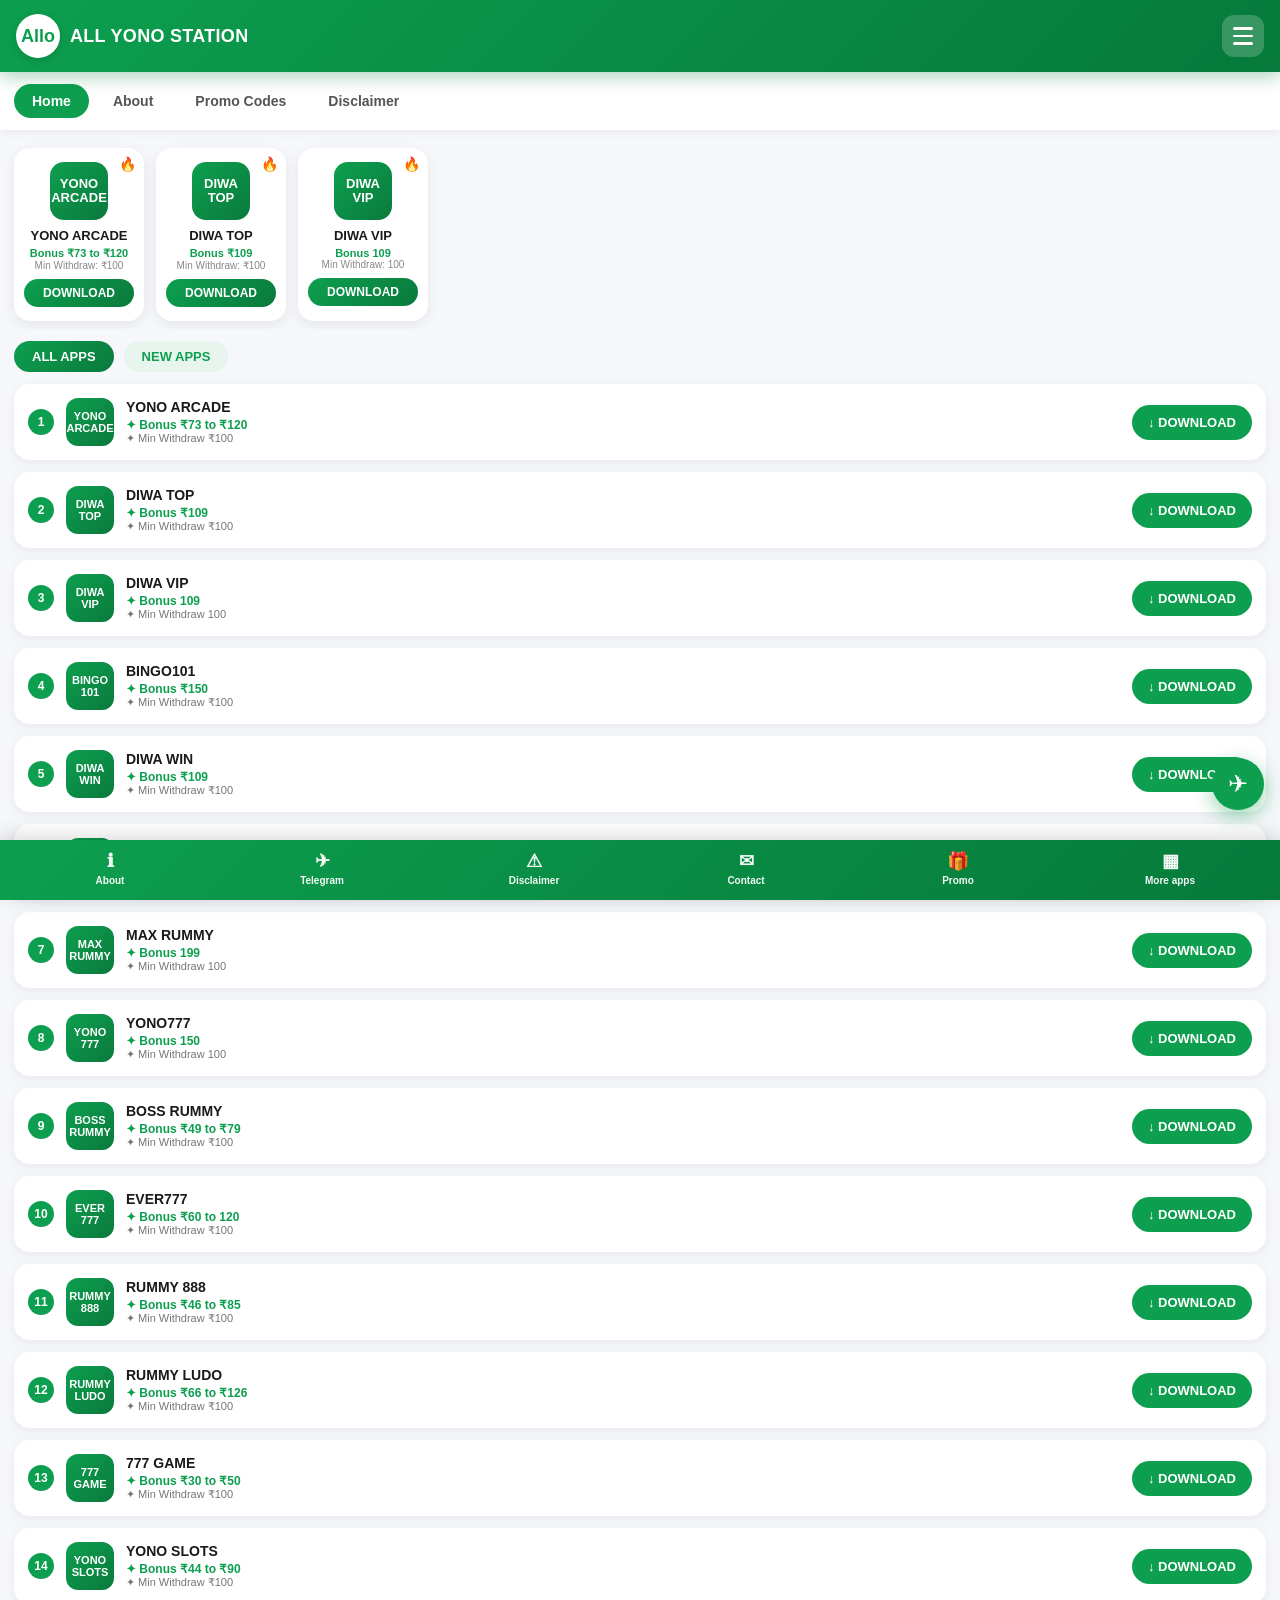
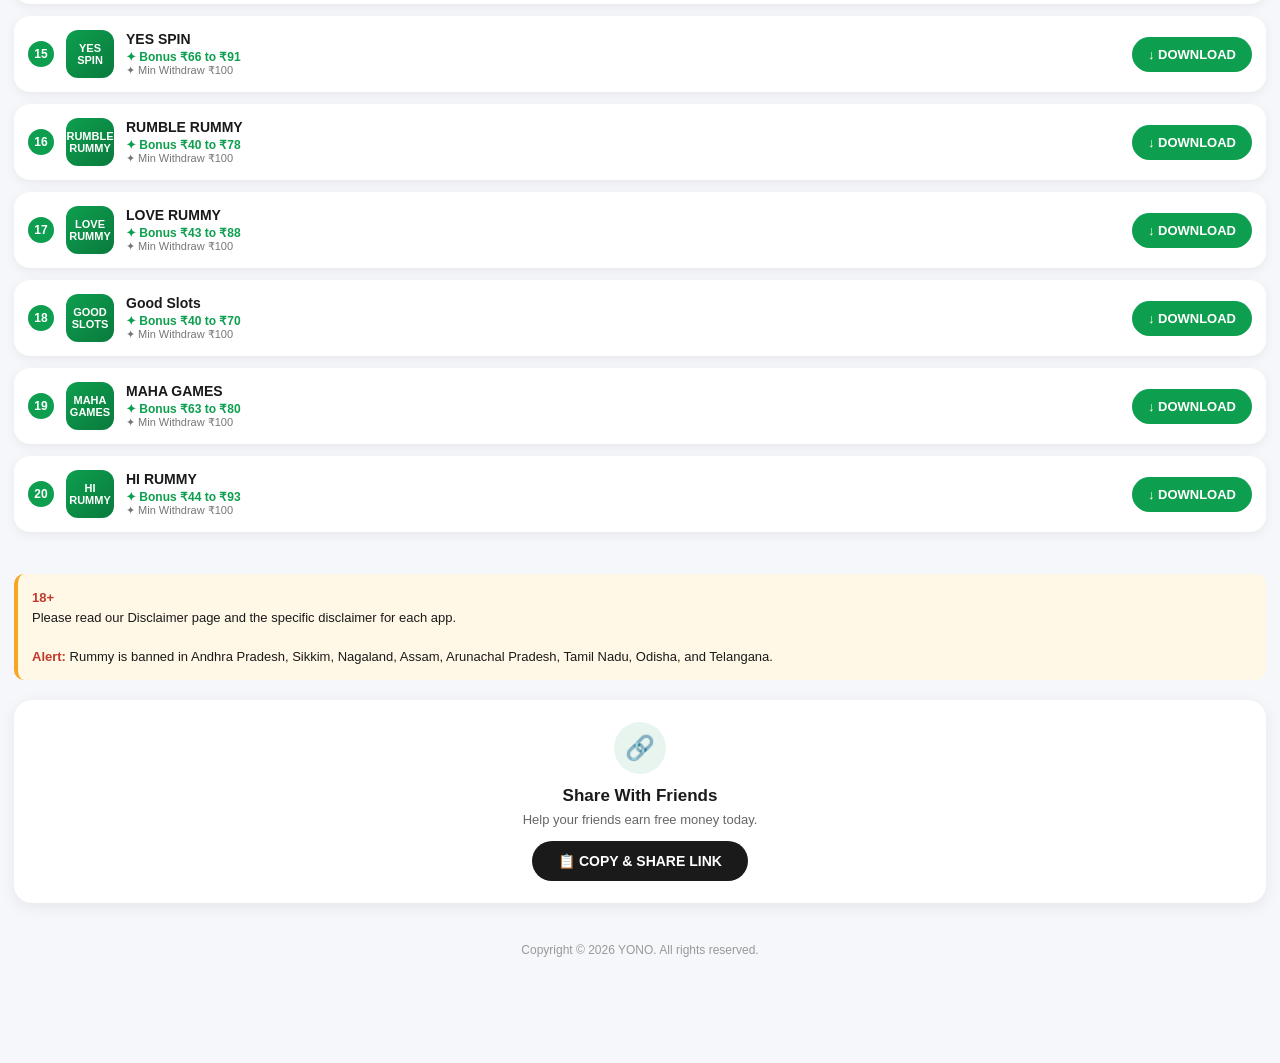
==== commit e6c083e5: "Rename allo-yono-green.html to index.html" ====
--- a/index.html
+++ b/index.html
@@ -1,911 +1,874 @@
 <!DOCTYPE html>
 <html lang="en">
 <head>
-    </script>
-    <meta charset="UTF-8">
-    <meta name="viewport" content="width=device-width, initial-scale=1.0">
-    <title>All Yono Games - Download Yono Games & Get Promo Code Bonus 2026</title>
-    <link rel="icon" type="image/x-icon" href="/favicon.ico">
-    <link rel="shortcut icon" type="image/x-icon" href="/favicon.ico">
-    <meta name="description" content="Your trusted platform for all Yono games. Download 100% verified Yono Rummy, Yono 777 & latest Yono game APKs with fast cashout, anti-fraud security, and maximum rewards."/>
-    <meta name="keywords" content="yono 777, Dhan game,win rummy,yono india, yono rummy apk, yonogame store,yono aplication,all rummy aplication,yono rummy,yono game,yono game all,yono game download,new yono game,top rummy game,Prosafe yono game 2026 apk, Prosafe yono game 2026 download apk, Prosafe yono game 2026 review, yono games app download, win Rummy, rummy ludo promo code, maha game code 2026, max rummy, yono slots, teen patti yono, yono arcade, yono vip, yono master, yono spin, yono games apk download, new yono games, yono games bonus, yono real money game, online casino real money, best online casino, casino app real money, instant withdrawal casino, trusted online casino, poker online, crazy time, online slots real money, no deposit bonus casino, free spins no deposit, casino welcome bonus, bitcoin casino, aviator game online, andar bahar online casino, online casino upi withdrawal, instant withdrawal casino india, online casino promo code, new yono app, all yono games promo code, daily free promo code, hindi 777, spin 777, 777slots, old yono app download">
-    <link rel="canonical" href="https://prosafeyonogame2026.com/" />
-    
-    <!-- Google Fonts -->
-    <link rel="preconnect" href="https://fonts.googleapis.com">
-    <link rel="preconnect" href="https://fonts.gstatic.com" crossorigin>
-    <link href="https://fonts.googleapis.com/css2?family=Plus+Jakarta+Sans:wght@400;600;700;800;900&family=Orbitron:wght@700;900&display=swap" rel="stylesheet">
-
-    <style>
-        /* =========================================================
-           1. CORE SYSTEM & MULTI-COLOR NEON ULTRA-PREMIUM VARIABLES
-           ========================================================= */
-        :root {
-            --bg-dark: #070913;
-            --bg-card: rgba(18, 24, 43, 0.75);
-            --border-glass: rgba(255, 255, 255, 0.12);
-            --text-primary: #ffffff;
-            --text-secondary: #94a3b8;
-            
-            /* Multi-Color Accent Palette */
-            --neon-blue: #00d2ff;
-            --neon-purple: #9d00ff;
-            --neon-pink: #ff007f;
-            --neon-gold: #ffb700;
-            --neon-green: #00ff87;
-            --neon-cyan: #00f0ff;
-            
-            /* 3D Shadows & Lighting */
-            --shadow-3d-glow: 0 20px 50px rgba(0, 210, 255, 0.25), 0 0 30px rgba(157, 0, 255, 0.2);
-            --gold-gradient: linear-gradient(135deg, #ffe066 0%, #f59e0b 50%, #b45309 100%);
-            --royal-multi-gradient: linear-gradient(135deg, #00d2ff 0%, #9d00ff 50%, #ff007f 100%);
-            --glass-backdrop: blur(20px) saturate(180%);
-        }
-
-        * {
-            box-sizing: border-box;
-            margin: 0;
-            padding: 0;
-            font-family: 'Plus Jakarta Sans', -apple-system, sans-serif;
-            -webkit-tap-highlight-color: transparent;
-        }
-
-        html {
-            scroll-behavior: smooth;
-        }
-
-        body {
-            background-color: var(--bg-dark);
-            color: var(--text-primary);
-            min-height: 100vh;
-            display: flex;
-            flex-direction: column;
-            overflow-x: hidden;
-            position: relative;
-            background-image: 
-                radial-gradient(circle at 10% 10%, rgba(0, 210, 255, 0.08) 0%, transparent 40%),
-                radial-gradient(circle at 90% 40%, rgba(157, 0, 255, 0.08) 0%, transparent 40%),
-                radial-gradient(circle at 50% 80%, rgba(255, 0, 127, 0.06) 0%, transparent 50%);
-            background-attachment: fixed;
-        }
-
-        /* 3D Animated Mesh Canvas Background */
-        body::before {
-            content: '';
-            position: fixed;
-            top: 0; left: 0; width: 100%; height: 100%;
-            background: linear-gradient(rgba(255,255,255,0.02) 1px, transparent 1px),
-                        linear-gradient(90deg, rgba(255,255,255,0.02) 1px, transparent 1px);
-            background-size: 40px 40px;
-            z-index: -1;
-            pointer-events: none;
-            transform: perspective(500px) rotateX(20deg);
-            transform-origin: top;
-            animation: gridMove 20s linear infinite;
-        }
-
-        @keyframes gridMove {
-            0% { background-position: 0 0; }
-            100% { background-position: 0 40px; }
-        }
-
-        /* Custom Scrollbar */
-        ::-webkit-scrollbar {
-            width: 8px;
-        }
-        ::-webkit-scrollbar-track {
-            background: #070913;
-        }
-        ::-webkit-scrollbar-thumb {
-            background: linear-gradient(180deg, var(--neon-blue), var(--neon-purple));
-            border-radius: 10px;
-        }
-
-        /* Utility Layout Wrapper */
-        .app-view-container {
-            width: 100%;
-            max-width: 680px;
-            margin: 0 auto;
-            padding: 12px 14px;
-            position: relative;
-            z-index: 2;
-        }
-
-        /* Floating 3D Text Effect Classes */
-        .text-3d-gold {
-            background: var(--gold-gradient);
-            -webkit-background-clip: text;
-            -webkit-text-fill-color: transparent;
-            filter: drop-shadow(0 2px 8px rgba(245, 158, 11, 0.4));
-        }
-
-        .text-3d-multi {
-            background: var(--royal-multi-gradient);
-            -webkit-background-clip: text;
-            -webkit-text-fill-color: transparent;
-            filter: drop-shadow(0 4px 12px rgba(0, 210, 255, 0.3));
-        }
-    </style>
+  <meta charset="UTF-8">
+  <meta name="viewport" content="width=device-width, initial-scale=1.0, maximum-scale=1.0, user-scalable=no">
+  <title>All Yono Station - Green</title>
+  <style>
+    * {
+      box-sizing: border-box;
+      margin: 0;
+      padding: 0;
+    }
+
+    body {
+      font-family: -apple-system, BlinkMacSystemFont, "Segoe UI", Roboto, Arial, sans-serif;
+      background: #f5f7fa;
+      color: #1a1a1a;
+      padding-bottom: 90px;
+    }
+
+    /* Header - Green like photo */
+    .header {
+      background: linear-gradient(135deg, #0d9f4f, #057a3a);
+      padding: 14px 16px;
+      display: flex;
+      align-items: center;
+      justify-content: space-between;
+      position: sticky;
+      top: 0;
+      z-index: 100;
+      box-shadow: 0 4px 18px rgba(5, 122, 58, 0.35);
+    }
+
+    .logo-wrap {
+      display: flex;
+      align-items: center;
+      gap: 10px;
+    }
+
+    .logo {
+      width: 44px;
+      height: 44px;
+      border-radius: 50%;
+      background: white;
+      display: flex;
+      align-items: center;
+      justify-content: center;
+      font-weight: 900;
+      font-size: 18px;
+      color: #0d9f4f;
+      box-shadow: 0 2px 8px rgba(0,0,0,0.15);
+    }
+
+    .site-title {
+      color: white;
+      font-size: 18px;
+      font-weight: 800;
+      letter-spacing: 0.3px;
+    }
+
+    .menu-btn {
+      width: 42px;
+      height: 42px;
+      border-radius: 12px;
+      background: rgba(255,255,255,0.2);
+      display: flex;
+      flex-direction: column;
+      justify-content: center;
+      align-items: center;
+      gap: 5px;
+      border: none;
+      cursor: pointer;
+    }
+
+    .menu-btn span {
+      width: 20px;
+      height: 2.5px;
+      background: white;
+      border-radius: 3px;
+    }
+
+    /* Nav tabs */
+    .nav {
+      background: white;
+      display: flex;
+      gap: 6px;
+      padding: 12px 14px;
+      overflow-x: auto;
+      box-shadow: 0 2px 10px rgba(0,0,0,0.06);
+      position: sticky;
+      top: 72px;
+      z-index: 90;
+    }
+
+    .nav a {
+      text-decoration: none;
+      padding: 9px 18px;
+      border-radius: 25px;
+      font-size: 14px;
+      font-weight: 700;
+      color: #555;
+      white-space: nowrap;
+      transition: 0.2s;
+    }
+
+    .nav a.active {
+      background: #0d9f4f;
+      color: white;
+    }
+
+    /* Featured cards */
+    .featured {
+      display: flex;
+      gap: 12px;
+      padding: 18px 14px 8px;
+      overflow-x: auto;
+    }
+
+    .feat-card {
+      min-width: 130px;
+      background: white;
+      border-radius: 16px;
+      padding: 14px 10px;
+      text-align: center;
+      box-shadow: 0 4px 14px rgba(0,0,0,0.07);
+      position: relative;
+    }
+
+    .feat-card .flame {
+      position: absolute;
+      top: 8px;
+      right: 8px;
+      font-size: 14px;
+    }
+
+    .feat-card .app-icon {
+      width: 58px;
+      height: 58px;
+      border-radius: 14px;
+      margin: 0 auto 8px;
+      background: linear-gradient(135deg, #0d9f4f, #0a7a3c);
+      display: flex;
+      align-items: center;
+      justify-content: center;
+      color: white;
+      font-weight: 900;
+      font-size: 13px;
+      text-align: center;
+      line-height: 1.1;
+    }
+
+    .feat-card h4 {
+      font-size: 13px;
+      margin-bottom: 4px;
+    }
+
+    .feat-card .bonus {
+      font-size: 11px;
+      color: #0d9f4f;
+      font-weight: 600;
+    }
+
+    .feat-card .minw {
+      font-size: 10px;
+      color: #888;
+      margin-bottom: 8px;
+    }
+
+    .feat-card .dl-btn {
+      display: block;
+      background: linear-gradient(135deg, #0d9f4f, #0a7a3c);
+      color: white;
+      border: none;
+      border-radius: 20px;
+      padding: 7px 0;
+      font-size: 12px;
+      font-weight: 700;
+      text-decoration: none;
+    }
+
+    /* Section tabs */
+    .section-tabs {
+      display: flex;
+      gap: 10px;
+      padding: 12px 14px;
+    }
+
+    .sec-tab {
+      padding: 8px 18px;
+      border-radius: 20px;
+      font-size: 13px;
+      font-weight: 700;
+      border: none;
+      cursor: pointer;
+    }
+
+    .sec-tab.active {
+      background: linear-gradient(135deg, #0d9f4f, #0a7a3c);
+      color: white;
+    }
+
+    .sec-tab:not(.active) {
+      background: #e8f5ee;
+      color: #0d9f4f;
+    }
+
+    /* App list */
+    .app-list {
+      padding: 0 14px 20px;
+    }
+
+    .app-item {
+      background: white;
+      border-radius: 16px;
+      padding: 14px;
+      display: flex;
+      align-items: center;
+      gap: 12px;
+      margin-bottom: 12px;
+      box-shadow: 0 3px 12px rgba(0,0,0,0.06);
+    }
+
+    .app-num {
+      width: 26px;
+      height: 26px;
+      border-radius: 50%;
+      background: #0d9f4f;
+      color: white;
+      font-size: 12px;
+      font-weight: 800;
+      display: flex;
+      align-items: center;
+      justify-content: center;
+      flex-shrink: 0;
+    }
+
+    .app-icon-sm {
+      width: 48px;
+      height: 48px;
+      border-radius: 12px;
+      background: linear-gradient(135deg, #0d9f4f, #0a7a3c);
+      display: flex;
+      align-items: center;
+      justify-content: center;
+      color: white;
+      font-weight: 900;
+      font-size: 11px;
+      text-align: center;
+      line-height: 1.1;
+      flex-shrink: 0;
+    }
+
+    .app-info {
+      flex: 1;
+      min-width: 0;
+    }
+
+    .app-info h3 {
+      font-size: 14px;
+      font-weight: 800;
+      margin-bottom: 3px;
+    }
+
+    .app-info .bonus {
+      font-size: 12px;
+      color: #0d9f4f;
+      font-weight: 600;
+    }
+
+    .app-info .minw {
+      font-size: 11px;
+      color: #777;
+    }
+
+    .dl-btn-main {
+      background: #0d9f4f;
+      color: white;
+      border: none;
+      border-radius: 22px;
+      padding: 10px 16px;
+      font-size: 13px;
+      font-weight: 700;
+      text-decoration: none;
+      white-space: nowrap;
+      display: flex;
+      align-items: center;
+      gap: 5px;
+    }
+
+    /* Bottom sections */
+    .notice {
+      margin: 10px 14px 20px;
+      background: #fff8e6;
+      border-left: 4px solid #f5a623;
+      border-radius: 10px;
+      padding: 14px;
+      font-size: 13px;
+      line-height: 1.5;
+    }
+
+    .notice strong {
+      color: #c0392b;
+    }
+
+    .share-box {
+      margin: 0 14px 24px;
+      background: white;
+      border-radius: 18px;
+      padding: 22px 18px;
+      text-align: center;
+      box-shadow: 0 4px 16px rgba(0,0,0,0.07);
+    }
+
+    .share-box .icon {
+      width: 52px;
+      height: 52px;
+      border-radius: 50%;
+      background: #e8f5ee;
+      display: flex;
+      align-items: center;
+      justify-content: center;
+      margin: 0 auto 12px;
+      font-size: 24px;
+      color: #0d9f4f;
+    }
+
+    .share-box h3 {
+      font-size: 17px;
+      margin-bottom: 6px;
+    }
+
+    .share-box p {
+      font-size: 13px;
+      color: #666;
+      margin-bottom: 14px;
+    }
+
+    .share-btn {
+      display: inline-flex;
+      align-items: center;
+      gap: 8px;
+      background: #1a1a1a;
+      color: white;
+      border: none;
+      border-radius: 28px;
+      padding: 12px 26px;
+      font-size: 14px;
+      font-weight: 700;
+      text-decoration: none;
+      cursor: pointer;
+    }
+
+    .footer {
+      text-align: center;
+      padding: 16px;
+      font-size: 12px;
+      color: #999;
+    }
+
+    /* Floating Telegram */
+    .float-tg {
+      position: fixed;
+      bottom: 90px;
+      right: 16px;
+      width: 52px;
+      height: 52px;
+      border-radius: 50%;
+      background: #0d9f4f;
+      color: white;
+      display: flex;
+      align-items: center;
+      justify-content: center;
+      font-size: 24px;
+      box-shadow: 0 6px 20px rgba(13, 159, 79, 0.45);
+      text-decoration: none;
+      z-index: 80;
+    }
+
+    /* Bottom nav */
+    .bottom-nav {
+      position: fixed;
+      bottom: 0;
+      left: 0;
+      right: 0;
+      background: linear-gradient(135deg, #0d9f4f, #057a3a);
+      display: grid;
+      grid-template-columns: repeat(6, 1fr);
+      padding: 10px 4px 14px;
+      z-index: 100;
+      box-shadow: 0 -4px 20px rgba(0,0,0,0.15);
+    }
+
+    .bottom-nav a {
+      display: flex;
+      flex-direction: column;
+      align-items: center;
+      gap: 3px;
+      color: white;
+      text-decoration: none;
+      font-size: 10px;
+      font-weight: 600;
+      opacity: 0.95;
+    }
+
+    .bottom-nav a span.icon {
+      font-size: 18px;
+    }
+
+    /* Page sections (hidden by default) */
+    .page {
+      display: none;
+    }
+
+    .page.active {
+      display: block;
+    }
+
+    .about-content, .promo-content, .disc-content {
+      padding: 20px 16px;
+    }
+
+    .about-content h2, .promo-content h2, .disc-content h2 {
+      font-size: 22px;
+      margin-bottom: 14px;
+      color: #0d9f4f;
+    }
+
+    .about-content p, .disc-content p {
+      font-size: 14px;
+      line-height: 1.65;
+      margin-bottom: 12px;
+      color: #333;
+    }
+
+    .promo-card {
+      background: white;
+      border-radius: 16px;
+      padding: 18px;
+      margin-bottom: 14px;
+      box-shadow: 0 3px 12px rgba(0,0,0,0.06);
+      text-align: center;
+    }
+
+    .promo-card h3 {
+      color: #0d9f4f;
+      font-size: 16px;
+      margin-bottom: 8px;
+    }
+
+    .promo-card p {
+      font-size: 13px;
+      color: #555;
+      margin-bottom: 12px;
+    }
+
+    .join-btn {
+      display: inline-block;
+      background: #0d9f4f;
+      color: white;
+      padding: 12px 28px;
+      border-radius: 28px;
+      font-weight: 700;
+      text-decoration: none;
+      font-size: 14px;
+    }
+  </style>
 </head>
 <body>
-      <!-- =========================================================
-       2. 3D DYNAMIC FLOATING HEADER & SIDEBAR NAVIGATION
-       ========================================================= -->
-    <header style="background: rgba(13, 17, 30, 0.85); backdrop-filter: var(--glass-backdrop); border-bottom: 1px solid var(--border-glass); position: sticky; top: 0; z-index: 1000; box-shadow: 0 10px 30px rgba(0,0,0,0.5);">
-        <div class="app-view-container" style="display: flex; align-items: center; justify-content: space-between; padding: 10px 14px;">
-            <a href="index.html" style="display: flex; align-items: center; gap: 10px; text-decoration: none;">
-                <div style="position: relative; width: 42px; height: 42px; border-radius: 12px; padding: 2px; background: var(--royal-multi-gradient); box-shadow: 0 0 15px rgba(0, 210, 255, 0.4);">
-                    <img src="https://i.ibb.co/fdZpJswb/file-000000002aa872089a44603a2278ac14.png" alt="ProSafe Logo" style="width: 100%; height: 100%; object-fit: contain; background: #070913; border-radius: 10px;">
-                </div>
-                <div>
-                    <h1 style="font-family: 'Orbitron', sans-serif; font-size: 15px; font-weight: 900; letter-spacing: 0.5px; margin: 0;" class="text-3d-multi">PROSAFEYONO</h1>
-                    <span style="font-size: 9px; color: var(--neon-gold); font-weight: 800; letter-spacing: 1.5px; display: block; margin-top: -2px;">GAME NETWORK</span>
-                </div>
-            </a>
-            <button onclick="toggleSidebarMenu()" aria-label="Toggle Menu" style="background: rgba(255, 255, 255, 0.05); border: 1px solid var(--border-glass); color: var(--neon-blue); width: 40px; height: 40px; border-radius: 10px; font-size: 20px; cursor: pointer; display: flex; align-items: center; justify-content: center; backdrop-filter: blur(10px); transition: all 0.3s ease;">
-                ☰
-            </button>
-        </div>
-    </header>
-
-    <!-- Sidebar Dashboard Panel (3D Glassmorphism) -->
-    <nav id="sidebarPanel" style="position: fixed; top: 0; right: -300px; width: 280px; height: 100vh; background: rgba(10, 14, 26, 0.95); backdrop-filter: blur(25px); border-left: 1px solid var(--border-glass); box-shadow: -10px 0 40px rgba(0, 0, 0, 0.8); z-index: 2000; transition: right 0.35s cubic-bezier(0.175, 0.885, 0.32, 1.275); padding: 24px; display: flex; flex-direction: column;">
-        <div style="display: flex; justify-content: space-between; align-items: center; margin-bottom: 24px; border-bottom: 1px solid var(--border-glass); padding-bottom: 12px;">
-            <span style="font-family: 'Orbitron', sans-serif; font-size: 13px; font-weight: 800; color: var(--neon-cyan); letter-spacing: 1px;">NAVIGATION HUB</span>
-            <button onclick="toggleSidebarMenu()" style="background: none; border: none; color: #ffffff; font-size: 24px; cursor: pointer;">&times;</button>
-        </div>
-        <div style="display: flex; flex-direction: column; gap: 10px;">
-            <button onclick="handleLegalDisplay('home')" style="background: rgba(255,255,255,0.03); border: 1px solid var(--border-glass); color: #fff; font-size: 13.5px; font-weight: 700; padding: 12px 14px; border-radius: 10px; text-align: left; cursor: pointer; transition: all 0.2s ease;">🏡 Home Dashboard</button>
-            <a href="https://t.me/invitnew" target="_blank" style="background: rgba(0, 210, 255, 0.1); border: 1px solid rgba(0, 210, 255, 0.3); color: var(--neon-cyan); font-size: 13.5px; font-weight: 700; padding: 12px 14px; border-radius: 10px; text-decoration: none; display: block;">📢 Telegram Channel</a>[span_0](start_span)[span_0](end_span)
-            <button onclick="handleLegalDisplay('privacy')" style="background: rgba(255,255,255,0.03); border: 1px solid var(--border-glass); color: #fff; font-size: 13.5px; font-weight: 700; padding: 12px 14px; border-radius: 10px; text-align: left; cursor: pointer;">🛡️ Privacy Policy</button>[span_1](start_span)[span_1](end_span)
-            <button onclick="handleLegalDisplay('terms')" style="background: rgba(255,255,255,0.03); border: 1px solid var(--border-glass); color: #fff; font-size: 13.5px; font-weight: 700; padding: 12px 14px; border-radius: 10px; text-align: left; cursor: pointer;">📄 Terms & Conditions</button>[span_2](start_span)[span_2](end_span)
-            <button onclick="handleLegalDisplay('disclaimer')" style="background: rgba(255,255,255,0.03); border: 1px solid var(--border-glass); color: #fff; font-size: 13.5px; font-weight: 700; padding: 12px 14px; border-radius: 10px; text-align: left; cursor: pointer;">🌐 Disclaimer Portal</button>[span_3](start_span)[span_3](end_span)
-        </div>
-    </nav>
-
-    <!-- Main Container Start -->
-    <main class="app-view-container">
-
-        <!-- Dynamic Legal Content View Box -->
-        <div id="legalDisplayCard" style="background: rgba(18, 24, 43, 0.9); border: 1.5px solid var(--neon-blue); border-radius: 16px; padding: 18px; margin: 12px 0; display: none; box-shadow: 0 10px 30px rgba(0, 210, 255, 0.2); backdrop-filter: blur(15px);">
-            <div style="font-size: 15px; font-weight: 800; color: var(--neon-cyan); margin-bottom: 12px; border-bottom: 1px solid var(--border-glass); padding-bottom: 8px; display: flex; justify-content: space-between; align-items: center;">
-                <span id="legalTabTitle">Document Title</span>[span_4](start_span)[span_4](end_span)
-                <button onclick="closeLegalCard()" style="background: #ef4444; color: white; border: none; padding: 3px 10px; font-size: 11px; font-weight: 800; border-radius: 6px; cursor: pointer;">Close ✕</button>[span_5](start_span)[span_5](end_span)
-            </div>
-            <div id="legalTabBody" style="font-size: 12.5px; color: var(--text-secondary); line-height: 1.6; white-space: pre-line;">Content loading...</div>[span_6](start_span)[span_6](end_span)
-        </div>
-
-        <!-- Welcome 3D Animated Title -->
-        <div style="text-align: center; margin: 16px 0 14px 0;">
-            <h2 style="font-family: 'Orbitron', sans-serif; font-size: 16px; font-weight: 900; letter-spacing: 1px; text-transform: uppercase;" class="text-3d-multi">
-                WELCOME TO PROSAFEYONOGAME[span_7](start_span)[span_7](end_span)
-            </h2>
-            <div style="width: 60px; height: 3px; background: var(--royal-multi-gradient); margin: 6px auto 0; border-radius: 10px; box-shadow: 0 0 10px var(--neon-blue);"></div>
-        </div>
-
-        <!-- 3D Glassmorphism Search Field Box -->
-        <div style="margin-bottom: 16px; position: relative;">
-            <input type="text" id="gameSearchInput" placeholder="🔍 Search premium 3D games..." onkeyup="filterGameGridList()" style="width: 100%; padding: 13px 16px; background: rgba(18, 24, 43, 0.8); border: 1.5px solid var(--border-glass); border-radius: 14px; color: #ffffff; font-size: 13.5px; outline: none; backdrop-filter: blur(10px); transition: all 0.3s ease; box-shadow: inset 0 2px 4px rgba(0,0,0,0.5);" onfocus="this.style.borderColor='var(--neon-blue)'; this.style.boxShadow='0 0 15px rgba(0, 210, 255, 0.3)';" onblur="this.style.borderColor='var(--border-glass)'; this.style.boxShadow='inset 0 2px 4px rgba(0,0,0,0.5)';">[span_8](start_span)[span_8](end_span)
-        </div>
-
-        <!-- Golden 3D Hero Promo Banner -->
-        <div style="background: linear-gradient(135deg, rgba(255, 183, 0, 0.15) 0%, rgba(157, 0, 255, 0.15) 100%); border: 1.5px solid var(--neon-gold); border-radius: 16px; padding: 12px 16px; margin-bottom: 18px; display: flex; align-items: center; justify-content: space-between; gap: 10px; box-shadow: 0 8px 25px rgba(255, 183, 0, 0.15); backdrop-filter: blur(10px); position: relative; overflow: hidden;">
-            <div style="display: flex; align-items: center; gap: 12px; z-index: 1;">
-                <div style="background: var(--gold-gradient); width: 38px; height: 38px; border-radius: 12px; display: flex; align-items: center; justify-content: center; font-size: 18px; box-shadow: 0 4px 10px rgba(245, 158, 11, 0.4); flex-shrink: 0;">🎁</div>[span_9](start_span)[span_9](end_span)
-                <div>
-                    <div style="font-size: 13px; font-weight: 800; color: #ffffff;">Daily Fresh Promo Codes</div>[span_10](start_span)[span_10](end_span)
-                    <div style="font-size: 10.5px; color: var(--neon-gold); font-weight: 600;">Claim today's active bonus code</div>[span_11](start_span)[span_11](end_span)
-                </div>
-            </div>
-            <a href="promo-code.html" style="background: var(--gold-gradient); color: #000; font-size: 11px; font-weight: 900; padding: 8px 14px; border-radius: 10px; text-decoration: none; text-transform: uppercase; letter-spacing: 0.5px; box-shadow: 0 4px 12px rgba(245, 158, 11, 0.3); z-index: 1; flex-shrink: 0;">GET CODE</a>[span_12](start_span)[span_12](end_span)
-        </div>
-
-        <!-- TOP FEATURED NEW LAUNCHED CARDS (3D GLASS STYLE) -->
-        <!-- 1. Max Rummy -->
-        <div class="search-item" data-name="max rummy" style="background: rgba(18, 24, 43, 0.8); border: 1.5px solid rgba(0, 210, 255, 0.3); border-radius: 16px; padding: 12px; margin-bottom: 12px; display: flex; align-items: center; justify-content: space-between; box-shadow: var(--shadow-3d-glow); backdrop-filter: blur(12px);">[span_13](start_span)[span_13](end_span)
-            <div style="display: flex; align-items: center; gap: 12px;">
-                <img src="https://i.ibb.co/vx3JSHvL/IMG-20260709-090606-552.jpg" width="52" height="52" alt="Max Rummy Icon" style="border-radius: 12px; object-fit: cover; border: 1px solid var(--border-glass); box-shadow: 0 4px 8px rgba(0,0,0,0.4);">[span_14](start_span)[span_14](end_span)
-                <div>
-                    <div style="display: flex; align-items: center; gap: 6px;">
-                        <span style="background: var(--neon-pink); color: white; font-size: 9px; font-weight: 900; padding: 2px 6px; border-radius: 4px; text-transform: uppercase;">⚡ NEW</span>[span_15](start_span)[span_15](end_span)
-                        <span style="font-size: 10px; color: var(--neon-pink); font-weight: 800;">🚀 BIND BONUS ACTIVE</span>[span_16](start_span)[span_16](end_span)
-                    </div>
-                    <span style="font-size: 15px; font-weight: 800; color: #ffffff; margin-top: 2px; display: block;">Max Rummy</span>[span_17](start_span)[span_17](end_span)
-                </div>
-            </div>
-            <a href="max-rummy.html" style="background: linear-gradient(135deg, var(--neon-blue), #0066ff); color: white; text-decoration: none; font-weight: 900; text-transform: uppercase; padding: 8px 16px; font-size: 11px; border-radius: 8px; box-shadow: 0 4px 12px rgba(0, 210, 255, 0.4);">GET APK</a>[span_18](start_span)[span_18](end_span)
-        </div>
-
-        <!-- 2. Dhan Game -->
-        <div class="search-item" data-name="dhan game" style="background: rgba(18, 24, 43, 0.8); border: 1.5px solid rgba(0, 210, 255, 0.3); border-radius: 16px; padding: 12px; margin-bottom: 12px; display: flex; align-items: center; justify-content: space-between; box-shadow: var(--shadow-3d-glow); backdrop-filter: blur(12px);">[span_19](start_span)[span_19](end_span)
-            <div style="display: flex; align-items: center; gap: 12px;">
-                <img src="https://i.ibb.co/MknBcYh4/IMG-20260723-075159-651.jpg" width="52" height="52" alt="Dhan Game Icon" style="border-radius: 12px; object-fit: cover; border: 1px solid var(--border-glass); box-shadow: 0 4px 8px rgba(0,0,0,0.4);">[span_20](start_span)[span_20](end_span)
-                <div>
-                    <div style="display: flex; align-items: center; gap: 6px;">
-                        <span style="background: var(--neon-pink); color: white; font-size: 9px; font-weight: 900; padding: 2px 6px; border-radius: 4px; text-transform: uppercase;">⚡ NEW</span>[span_21](start_span)[span_21](end_span)
-                        <span style="font-size: 10px; color: var(--neon-pink); font-weight: 800;">🚀 BIND BONUS ACTIVE</span>[span_22](start_span)[span_22](end_span)
-                    </div>
-                    <span style="font-size: 15px; font-weight: 800; color: #ffffff; margin-top: 2px; display: block;">Dhan Game</span>[span_23](start_span)[span_23](end_span)
-                </div>
-            </div>
-            <a href="dhan-game.html" style="background: linear-gradient(135deg, var(--neon-blue), #0066ff); color: white; text-decoration: none; font-weight: 900; text-transform: uppercase; padding: 8px 16px; font-size: 11px; border-radius: 8px; box-shadow: 0 4px 12px rgba(0, 210, 255, 0.4);">GET APK</a>[span_24](start_span)[span_24](end_span)
-        </div>
-
-        <!-- 3. Win Rummy -->
-        <div class="search-item" data-name="win rummy" style="background: rgba(18, 24, 43, 0.8); border: 1.5px solid rgba(0, 210, 255, 0.3); border-radius: 16px; padding: 12px; margin-bottom: 16px; display: flex; align-items: center; justify-content: space-between; box-shadow: var(--shadow-3d-glow); backdrop-filter: blur(12px);">[span_25](start_span)[span_25](end_span)
-            <div style="display: flex; align-items: center; gap: 12px;">
-                <img src="https://i.ibb.co/MFCpD0v/IMG-20260729-083044-255.jpg" width="52" height="52" alt="Win Rummy Icon" style="border-radius: 12px; object-fit: cover; border: 1px solid var(--border-glass); box-shadow: 0 4px 8px rgba(0,0,0,0.4);">[span_26](start_span)[span_26](end_span)
-                <div>
-                    <div style="display: flex; align-items: center; gap: 6px;">
-                        <span style="background: var(--neon-pink); color: white; font-size: 9px; font-weight: 900; padding: 2px 6px; border-radius: 4px; text-transform: uppercase;">⚡ NEW</span>[span_27](start_span)[span_27](end_span)
-                        <span style="font-size: 10px; color: var(--neon-pink); font-weight: 800;">🚀 JUST TODAY LAUNCHED</span>[span_28](start_span)[span_28](end_span)
-                    </div>
-                    <span style="font-size: 15px; font-weight: 800; color: #ffffff; margin-top: 2px; display: block;">Win Rummy</span>[span_29](start_span)[span_29](end_span)
-                </div>
-            </div>
-            <a href="win-rummy.html" style="background: linear-gradient(135deg, var(--neon-blue), #0066ff); color: white; text-decoration: none; font-weight: 900; text-transform: uppercase; padding: 8px 16px; font-size: 11px; border-radius: 8px; box-shadow: 0 4px 12px rgba(0, 210, 255, 0.4);">GET APK</a>[span_30](start_span)[span_30](end_span)
-        </div>
-                <!-- =========================================================
-           3. MASTER GAME PRESENTATION GRID (GAMES 01 TO 20)
-           ========================================================= -->
-        <style>
-            .game-3d-grid {
-                display: grid;
-                grid-template-columns: repeat(3, 1fr);
-                gap: 12px;
-                margin-bottom: 20px;
-            }
-            
-            .game-card-3d {
-                background: rgba(18, 24, 43, 0.7);
-                border: 1px solid var(--border-glass);
-                border-radius: 16px;
-                padding: 10px 6px;
-                text-align: center;
-                display: flex;
-                flex-direction: column;
-                align-items: center;
-                justify-content: space-between;
-                backdrop-filter: blur(10px);
-                transition: transform 0.3s cubic-bezier(0.175, 0.885, 0.32, 1.275), box-shadow 0.3s ease, border-color 0.3s ease;
-                box-shadow: 0 4px 15px rgba(0, 0, 0, 0.3);
-                position: relative;
-                overflow: hidden;
-            }
-
-            .game-card-3d::before {
-                content: '';
-                position: absolute;
-                top: -50%;
-                left: -50%;
-                width: 200%;
-                height: 200%;
-                background: radial-gradient(circle, rgba(255,255,255,0.1) 0%, transparent 70%);
-                opacity: 0;
-                transition: opacity 0.3s ease;
-                pointer-events: none;
-            }
-
-            .game-card-3d:hover {
-                transform: translateY(-6px) scale(1.02);
-                border-color: var(--neon-blue);
-                box-shadow: 0 10px 25px rgba(0, 210, 255, 0.3);
-            }
-
-            .game-card-3d:hover::before {
-                opacity: 1;
-            }
-
-            .app-icon-3d {
-                width: 60px;
-                height: 60px;
-                border-radius: 14px;
-                object-fit: cover;
-                border: 1px solid var(--border-glass);
-                box-shadow: 0 4px 10px rgba(0,0,0,0.5);
-                transition: transform 0.3s ease;
-            }
-
-            .game-card-3d:hover .app-icon-3d {
-                transform: scale(1.08) rotate(2deg);
-            }
-
-            .app-title-3d {
-                font-size: 11px;
-                font-weight: 800;
-                color: #ffffff;
-                margin-top: 8px;
-                height: 28px;
-                display: -webkit-box;
-                -webkit-line-clamp: 2;
-                -webkit-box-orient: vertical;
-                overflow: hidden;
-                line-height: 1.2;
-            }
-
-            .btn-3d-glow {
-                display: block;
-                width: 90%;
-                background: linear-gradient(135deg, var(--neon-blue) 0%, #0055ff 100%);
-                color: #ffffff;
-                font-size: 10px;
-                font-weight: 900;
-                text-transform: uppercase;
-                text-decoration: none;
-                padding: 6px 0;
-                border-radius: 8px;
-                margin-top: 6px;
-                box-shadow: 0 3px 8px rgba(0, 85, 255, 0.4);
-                transition: all 0.2s ease;
-                letter-spacing: 0.3px;
-            }
-
-            .btn-3d-glow:hover {
-                background: linear-gradient(135deg, #00ff87 0%, #00b359 100%);
-                color: #000000;
-                box-shadow: 0 0 12px var(--neon-green);
-            }
-        </style>
-
-        <section class="game-3d-grid" id="masterGameGrid">
-            <!-- 01. Max Rummy -->
-            <div class="game-card-3d game-card-node search-item" data-name="max rummy">[span_0](start_span)[span_0](end_span)
-                <img src="https://i.ibb.co/vx3JSHvL/IMG-20260709-090606-552.jpg" class="app-icon-3d" width="60" height="60" alt="Max Rummy">[span_1](start_span)[span_1](end_span)
-                <h3 class="app-title-3d game-app-name">Max Rummy</h3>[span_2](start_span)[span_2](end_span)
-                <a href="max-rummy.html" class="btn-3d-glow">GET APK</a>[span_3](start_span)[span_3](end_span)
-            </div>
-            <!-- 02. Dhan Game -->
-            <div class="game-card-3d game-card-node search-item" data-name="dhan game">[span_4](start_span)[span_4](end_span)
-                <img src="https://i.ibb.co/MknBcYh4/IMG-20260723-075159-651.jpg" class="app-icon-3d" width="60" height="60" alt="Dhan Game">[span_5](start_span)[span_5](end_span)
-                <h3 class="app-title-3d game-app-name">Dhan Game</h3>[span_6](start_span)[span_6](end_span)
-                <a href="dhan-game.html" class="btn-3d-glow">GET APK</a>[span_7](start_span)[span_7](end_span)
-            </div>
-            <!-- 03. Win Rummy -->
-            <div class="game-card-3d game-card-node search-item" data-name="win rummy">[span_8](start_span)[span_8](end_span)
-                <img src="https://i.ibb.co/MFCpD0v/IMG-20260729-083044-255.jpg" class="app-icon-3d" width="60" height="60" alt="Win Rummy">[span_9](start_span)[span_9](end_span)
-                <h3 class="app-title-3d game-app-name">Win Rummy</h3>[span_10](start_span)[span_10](end_span)
-                <a href="win-rummy.html" class="btn-3d-glow">GET APK</a>[span_11](start_span)[span_11](end_span)
-            </div>
-            <!-- 04. Yono Rummy -->
-            <div class="game-card-3d game-card-node search-item" data-name="yono rummy">[span_12](start_span)[span_12](end_span)
-                <img src="https://i.ibb.co/XxTS3tdZ/Screenshot-2026-0524-121950.png" class="app-icon-3d" width="60" height="60" alt="Yono Rummy">[span_13](start_span)[span_13](end_span)
-                <h3 class="app-title-3d game-app-name">Yono Rummy</h3>[span_14](start_span)[span_14](end_span)
-                <a href="yono-rummy.html" class="btn-3d-glow">Get APK</a>[span_15](start_span)[span_15](end_span)
-            </div>
-            <!-- 05. Spin 777 -->
-            <div class="game-card-3d game-card-node search-item" data-name="spin 777">[span_16](start_span)[span_16](end_span)
-                <img src="https://i.ibb.co/m5xd7qpZ/Screenshot-2026-0524-122312.png" class="app-icon-3d" width="60" height="60" alt="Spin 777">[span_17](start_span)[span_17](end_span)
-                <h3 class="app-title-3d game-app-name">Spin 777</h3>[span_18](start_span)[span_18](end_span)
-                <a href="spin-777.html" class="btn-3d-glow">Get APK</a>[span_19](start_span)[span_19](end_span)
-            </div>
-            <!-- 06. Spin Crush -->
-            <div class="game-card-3d game-card-node search-item" data-name="spin crush">[span_20](start_span)[span_20](end_span)
-                <img src="https://i.ibb.co/mF600568/Screenshot-2026-0524-122402.png" class="app-icon-3d" width="60" height="60" alt="Spin Crush">[span_21](start_span)[span_21](end_span)
-                <h3 class="app-title-3d game-app-name">Spin Crush</h3>[span_22](start_span)[span_22](end_span)
-                <a href="spin-crush.html" class="btn-3d-glow">Get APK</a>[span_23](start_span)[span_23](end_span)
-            </div>
-            <!-- 07. 567 Slots -->
-            <div class="game-card-3d game-card-node search-item" data-name="567 slots">[span_24](start_span)[span_24](end_span)
-                <img src="https://i.ibb.co/Q7Wr5bhm/IMG-20260604-173703-578.jpg" class="app-icon-3d" width="60" height="60" alt="567 Slots">[span_25](start_span)[span_25](end_span)
-                <h3 class="app-title-3d game-app-name">567 Slots</h3>[span_26](start_span)[span_26](end_span)
-                <a href="567-slots.html" class="btn-3d-glow">Get APK</a>[span_27](start_span)[span_27](end_span)
-            </div>
-            <!-- 08. IND Rummy -->
-            <div class="game-card-3d game-card-node search-item" data-name="ind rummy">[span_28](start_span)[span_28](end_span)
-                <img src="https://i.ibb.co/39KDGPBr/Screenshot-2026-0524-122547.png" class="app-icon-3d" width="60" height="60" alt="IND Rummy">[span_29](start_span)[span_29](end_span)
-                <h3 class="app-title-3d game-app-name">IND Rummy</h3>[span_30](start_span)[span_30](end_span)
-                <a href="ind-rummy.html" class="btn-3d-glow">Get APK</a>[span_31](start_span)[span_31](end_span)
-            </div>
-            <!-- 09. INR Rummy -->
-            <div class="game-card-3d game-card-node search-item" data-name="inr rummy">[span_32](start_span)[span_32](end_span)
-                <img src="https://i.ibb.co/dwJW89jT/IMG-20260526-094057-833.jpg" class="app-icon-3d" width="60" height="60" alt="INR Rummy">[span_33](start_span)[span_33](end_span)
-                <h3 class="app-title-3d game-app-name">INR Rummy</h3>[span_34](start_span)[span_34](end_span)
-                <a href="inr-rummy.html" class="btn-3d-glow">Get APK</a>[span_35](start_span)[span_35](end_span)
-            </div>
-            <!-- 10. Jaiho 91 -->
-            <div class="game-card-3d game-card-node search-item" data-name="jaiho 91">[span_36](start_span)[span_36](end_span)
-                <img src="https://i.ibb.co/N2kGxkGD/IMG-20260526-093823-947.jpg" class="app-icon-3d" width="60" height="60" alt="Jaiho 91">[span_37](start_span)[span_37](end_span)
-                <h3 class="app-title-3d game-app-name">Jaiho 91</h3>[span_38](start_span)[span_38](end_span)
-                <a href="jaiho-91.html" class="btn-3d-glow">Get APK</a>[span_39](start_span)[span_39](end_span)
-            </div>
-            <!-- 11. Bingo 101 -->
-            <div class="game-card-3d game-card-node search-item" data-name="bingo 101">[span_40](start_span)[span_40](end_span)
-                <img src="https://i.ibb.co/S46hgCs6/Screenshot-2026-0524-214009.png" class="app-icon-3d" width="60" height="60" alt="Bingo 101">[span_41](start_span)[span_41](end_span)
-                <h3 class="app-title-3d game-app-name">Bingo 101</h3>[span_42](start_span)[span_42](end_span)
-                <a href="bingo-101.html" class="btn-3d-glow">Get APK</a>[span_43](start_span)[span_43](end_span)
-            </div>
-            <!-- 12. 101Z -->
-            <div class="game-card-3d game-card-node search-item" data-name="101z">[span_44](start_span)[span_44](end_span)
-                <img src="https://i.ibb.co/QF1qr0Xs/IMG-20260526-095252-042.jpg" class="app-icon-3d" width="60" height="60" alt="101Z">[span_45](start_span)[span_45](end_span)
-                <h3 class="app-title-3d game-app-name">101Z</h3>[span_46](start_span)[span_46](end_span)
-                <a href="101-z.html" class="btn-3d-glow">Get APK</a>[span_47](start_span)[span_47](end_span)
-            </div>
-            <!-- 13. IND Slots -->
-            <div class="game-card-3d game-card-node search-item" data-name="ind slots">[span_48](start_span)[span_48](end_span)
-                <img src="https://i.ibb.co/qYX8344d/IMG-20260526-095508-315.jpg" class="app-icon-3d" width="60" height="60" alt="IND Slots">[span_49](start_span)[span_49](end_span)
-                <h3 class="app-title-3d game-app-name">IND Slots</h3>[span_50](start_span)[span_50](end_span)
-                <a href="ind-slots.html" class="btn-3d-glow">Get APK</a>[span_51](start_span)[span_51](end_span)
-            </div>
-            <!-- 14. Spin 101 -->
-            <div class="game-card-3d game-card-node search-item" data-name="spin 101">[span_52](start_span)[span_52](end_span)
-                <img src="https://i.ibb.co/Tq72gZFq/IMG-20260527-084621-601.jpg" class="app-icon-3d" width="60" height="60" alt="Spin 101">[span_53](start_span)[span_53](end_span)
-                <h3 class="app-title-3d game-app-name">Spin 101</h3>[span_54](start_span)[span_54](end_span)
-                <a href="spin-101.html" class="btn-3d-glow">Get APK</a>[span_55](start_span)[span_55](end_span)
-            </div>
-            <!-- 15. Ind Club -->
-            <div class="game-card-3d game-card-node search-item" data-name="ind club">[span_56](start_span)[span_56](end_span)
-                <img src="https://i.ibb.co/Df1Ckfb6/IMG-20260527-084343-458.jpg" class="app-icon-3d" width="60" height="60" alt="Ind Club">[span_57](start_span)[span_57](end_span)
-                <h3 class="app-title-3d game-app-name">Ind Club</h3>[span_58](start_span)[span_58](end_span)
-                <a href="ind-club.html" class="btn-3d-glow">Get APK</a>[span_59](start_span)[span_59](end_span)
-            </div>
-            <!-- 16. 789 Jackpot -->
-            <div class="game-card-3d game-card-node search-item" data-name="789 jackpot">[span_60](start_span)[span_60](end_span)
-                <img src="https://i.ibb.co/LXHb3q9r/IMG-20260527-084105-646.jpg" class="app-icon-3d" width="60" height="60" alt="789 Jackpot">[span_61](start_span)[span_61](end_span)
-                <h3 class="app-title-3d game-app-name">789 Jackpot</h3>[span_62](start_span)[span_62](end_span)
-                <a href="789-jackpots.html" class="btn-3d-glow">Get APK</a>[span_63](start_span)[span_63](end_span)
-            </div>
-            <!-- 17. Jaiho Rummy -->
-            <div class="game-card-3d game-card-node search-item" data-name="jaiho rummy">[span_64](start_span)[span_64](end_span)
-                <img src="https://i.ibb.co/S4Lbb73b/IMG-20260527-083816-794.jpg" class="app-icon-3d" width="60" height="60" alt="Jaiho Rummy">[span_65](start_span)[span_65](end_span)
-                <h3 class="app-title-3d game-app-name">Jaiho Rummy</h3>[span_66](start_span)[span_66](end_span)
-                <a href="jaiho-rummy.html" class="btn-3d-glow">Get APK</a>[span_67](start_span)[span_67](end_span)
-            </div>
-            <!-- 18. Hi Rummy -->
-            <div class="game-card-3d game-card-node search-item" data-name="hi rummy">[span_68](start_span)[span_68](end_span)
-                <img src="https://i.ibb.co/Y4QjvfRz/IMG-20260527-083518-645.jpg" class="app-icon-3d" width="60" height="60" alt="Hi Rummy">[span_69](start_span)[span_69](end_span)
-                <h3 class="app-title-3d game-app-name">Hi Rummy</h3>[span_70](start_span)[span_70](end_span)
-                <a href="hi-rummy.html" class="btn-3d-glow">Get APK</a>[span_71](start_span)[span_71](end_span)
-            </div>
-            <!-- 19. Gogo Rummy -->
-            <div class="game-card-3d game-card-node search-item" data-name="gogo rummy">[span_72](start_span)[span_72](end_span)
-                <img src="https://i.ibb.co/5xFTSv8P/IMG-20260527-083320-198.jpg" class="app-icon-3d" width="60" height="60" alt="Gogo Rummy">[span_73](start_span)[span_73](end_span)
-                <h3 class="app-title-3d game-app-name">Gogo Rummy</h3>[span_74](start_span)[span_74](end_span)
-                <a href="gogo-rummy.html" class="btn-3d-glow">Get APK</a>[span_75](start_span)[span_75](end_span)
-            </div>
-            <!-- 20. Boss Rummy -->
-            <div class="game-card-3d game-card-node search-item" data-name="boss rummy">[span_76](start_span)[span_76](end_span)
-                <img src="https://i.ibb.co/RpFWTsC2/IMG-20260527-083035-119.jpg" class="app-icon-3d" width="60" height="60" alt="Boss Rummy">[span_77](start_span)[span_77](end_span)
-                <h3 class="app-title-3d game-app-name">Boss Rummy</h3>[span_78](start_span)[span_78](end_span)
-                <a href="boss-rummy.html" class="btn-3d-glow">Get APK</a>[span_79](start_span)[span_79](end_span)
-            </div>
-            <!-- 21. Club INR -->
-            <div class="game-card-3d game-card-node search-item" data-name="club inr">[span_0](start_span)[span_0](end_span)
-                <img src="https://i.ibb.co/mCGfLWTQ/IMG-20260527-082911-954.jpg" class="app-icon-3d" width="60" height="60" alt="Club INR">[span_1](start_span)[span_1](end_span)
-                <h3 class="app-title-3d game-app-name">Club INR</h3>[span_2](start_span)[span_2](end_span)
-                <a href="club-inr.html" class="btn-3d-glow">Get APK</a>[span_3](start_span)[span_3](end_span)
-            </div>
-            <!-- 22. Game Rummy -->
-            <div class="game-card-3d game-card-node search-item" data-name="game rummy">[span_4](start_span)[span_4](end_span)
-                <img src="https://i.ibb.co/XfpncM77/IMG-20260527-082804-195.jpg" class="app-icon-3d" width="60" height="60" alt="Game Rummy">[span_5](start_span)[span_5](end_span)
-                <h3 class="app-title-3d game-app-name">Game Rummy</h3>[span_6](start_span)[span_6](end_span)
-                <a href="game-rummy.html" class="btn-3d-glow">Get APK</a>[span_7](start_span)[span_7](end_span)
-            </div>
-            <!-- 23. Rumble Rummy -->
-            <div class="game-card-3d game-card-node search-item" data-name="rumble rummy">[span_8](start_span)[span_8](end_span)
-                <img src="https://i.ibb.co/6CWcJ9t/IMG-20260527-082552-806.jpg" class="app-icon-3d" width="60" height="60" alt="Rumble Rummy">[span_9](start_span)[span_9](end_span)
-                <h3 class="app-title-3d game-app-name">Rumble Rummy</h3>[span_10](start_span)[span_10](end_span)
-                <a href="rumble-rummy.html" class="btn-3d-glow">Get APK</a>[span_11](start_span)[span_11](end_span)
-            </div>
-            <!-- 24. OK Rummy -->
-            <div class="game-card-3d game-card-node search-item" data-name="ok rummy">[span_12](start_span)[span_12](end_span)
-                <img src="https://i.ibb.co/VYBQzpwY/IMG-20260604-190041-410.jpg" class="app-icon-3d" width="60" height="60" alt="OK Rummy">[span_13](start_span)[span_13](end_span)
-                <h3 class="app-title-3d game-app-name">OK Rummy</h3>[span_14](start_span)[span_14](end_span)
-                <a href="ok-rummy.html" class="btn-3d-glow">Get APK</a>[span_15](start_span)[span_15](end_span)
-            </div>
-            <!-- 25. Spin Gold -->
-            <div class="game-card-3d game-card-node search-item" data-name="spin gold">[span_16](start_span)[span_16](end_span)
-                <img src="https://i.ibb.co/932KxXnP/Screenshot-2026-0604-203451.png" class="app-icon-3d" width="60" height="60" alt="Spin Gold">[span_17](start_span)[span_17](end_span)
-                <h3 class="app-title-3d game-app-name">Spin Gold</h3>[span_18](start_span)[span_18](end_span)
-                <a href="spin-gold.html" class="btn-3d-glow">Get APK</a>[span_19](start_span)[span_19](end_span)
-            </div>
-            <!-- 26. Bet 213 -->
-            <div class="game-card-3d game-card-node search-item" data-name="bet 213">[span_20](start_span)[span_20](end_span)
-                <img src="https://i.ibb.co/YsMHdC3/IMG-20260604-203944-171.jpg" class="app-icon-3d" width="60" height="60" alt="Bet 213">[span_21](start_span)[span_21](end_span)
-                <h3 class="app-title-3d game-app-name">Bet 213</h3>[span_22](start_span)[span_22](end_span)
-                <a href="bet-213.html" class="btn-3d-glow">Get APK</a>[span_23](start_span)[span_23](end_span)
-            </div>
-            <!-- 27. Slots Winner -->
-            <div class="game-card-3d game-card-node search-item" data-name="slots winner">[span_24](start_span)[span_24](end_span)
-                <img src="https://i.ibb.co/JRfZxJFz/IMG-20260601-134057-693.jpg" class="app-icon-3d" width="60" height="60" alt="Slots Winner">[span_25](start_span)[span_25](end_span)
-                <h3 class="app-title-3d game-app-name">Slots Winner</h3>[span_26](start_span)[span_26](end_span)
-                <a href="slots-winner.html" class="btn-3d-glow">Get APK</a>[span_27](start_span)[span_27](end_span)
-            </div>
-            <!-- 28. Neta VIP -->
-            <div class="game-card-3d game-card-node search-item" data-name="neta vip">[span_28](start_span)[span_28](end_span)
-                <img src="https://i.ibb.co/q3mdn5fK/IMG-20260601-134207-570.jpg" class="app-icon-3d" width="60" height="60" alt="Neta VIP">[span_29](start_span)[span_29](end_span)
-                <h3 class="app-title-3d game-app-name">Neta VIP</h3>[span_30](start_span)[span_30](end_span)
-                <a href="neta-vip.html" class="btn-3d-glow">Get APK</a>[span_31](start_span)[span_31](end_span)
-            </div>
-            <!-- 29. MBM Bet -->
-            <div class="game-card-3d game-card-node search-item" data-name="mbm bet">[span_32](start_span)[span_32](end_span)
-                <img src="https://i.ibb.co/TxzVSnrm/IMG-20260601-134235-452.jpg" class="app-icon-3d" width="60" height="60" alt="MBM Bet">[span_33](start_span)[span_33](end_span)
-                <h3 class="app-title-3d game-app-name">MBM Bet</h3>[span_34](start_span)[span_34](end_span)
-                <a href="mbm-bet.html" class="btn-3d-glow">Get APK</a>[span_35](start_span)[span_35](end_span)
-            </div>
-            <!-- 30. Jaiho Win -->
-            <div class="game-card-3d game-card-node search-item" data-name="jaiho win">[span_36](start_span)[span_36](end_span)
-                <img src="https://i.ibb.co/zVGcGjrv/IMG-20260601-134303-975.jpg" class="app-icon-3d" width="60" height="60" alt="Jaiho Win">[span_37](start_span)[span_37](end_span)
-                <h3 class="app-title-3d game-app-name">Jaiho Win</h3>[span_38](start_span)[span_38](end_span)
-                <a href="jaiho-win.html" class="btn-3d-glow">Get APK</a>[span_39](start_span)[span_39](end_span)
-            </div>
-            <!-- 31. ABC Rummy -->
-            <div class="game-card-3d game-card-node search-item" data-name="abc rummy">[span_40](start_span)[span_40](end_span)
-                <img src="https://i.ibb.co/PGKmgd81/IMG-20260601-134329-100.jpg" class="app-icon-3d" width="60" height="60" alt="ABC Rummy">[span_41](start_span)[span_41](end_span)
-                <h3 class="app-title-3d game-app-name">ABC Rummy</h3>[span_42](start_span)[span_42](end_span)
-                <a href="abc-rummy.html" class="btn-3d-glow">Get APK</a>[span_43](start_span)[span_43](end_span)
-            </div>
-            <!-- 32. Yono VIP -->
-            <div class="game-card-3d game-card-node search-item" data-name="yono vip">[span_44](start_span)[span_44](end_span)
-                <img src="https://i.ibb.co/gLCMDkSM/IMG-20260601-134349-455.jpg" class="app-icon-3d" width="60" height="60" alt="Yono VIP">[span_45](start_span)[span_45](end_span)
-                <h3 class="app-title-3d game-app-name">Yono VIP</h3>[span_46](start_span)[span_46](end_span)
-                <a href="yono-vip.html" class="btn-3d-glow">Get APK</a>[span_47](start_span)[span_47](end_span)
-            </div>
-            <!-- 33. Rummy 77 -->
-            <div class="game-card-3d game-card-node search-item" data-name="rummy 77">[span_48](start_span)[span_48](end_span)
-                <img src="https://i.ibb.co/G4xVYT3V/IMG-20260529-085328-640.jpg" class="app-icon-3d" width="60" height="60" alt="Rummy 77">[span_49](start_span)[span_49](end_span)
-                <h3 class="app-title-3d game-app-name">Rummy 77</h3>[span_50](start_span)[span_50](end_span)
-                <a href="rummy-77.html" class="btn-3d-glow">Get APK</a>[span_51](start_span)[span_51](end_span)
-            </div>
-            <!-- 34. YONO 777 -->
-            <div class="game-card-3d game-card-node search-item" data-name="yono 777">[span_52](start_span)[span_52](end_span)
-                <img src="https://i.ibb.co/n4845mq/IMG-20260528-170231-394.jpg" class="app-icon-3d" width="60" height="60" alt="Yono 777">[span_53](start_span)[span_53](end_span)
-                <h3 class="app-title-3d game-app-name">Yono 777</h3>[span_54](start_span)[span_54](end_span)
-                <a href="yono-777.html" class="btn-3d-glow">Get APK</a>[span_55](start_span)[span_55](end_span)
-            </div>
-            <!-- 35. Slots Spin -->
-            <div class="game-card-3d game-card-node search-item" data-name="slots spin">[span_56](start_span)[span_56](end_span)
-                <img src="https://i.ibb.co/Sw5jz8d4/IMG-20260529-085855-118.jpg" class="app-icon-3d" width="60" height="60" alt="Slots Spin">[span_57](start_span)[span_57](end_span)
-                <h3 class="app-title-3d game-app-name">Slots Spin</h3>[span_58](start_span)[span_58](end_span)
-                <a href="slots-spin.html" class="btn-3d-glow">Get APK</a>[span_59](start_span)[span_59](end_span)
-            </div>
-            <!-- 36. Jaiho Arcade -->
-            <div class="game-card-3d game-card-node search-item" data-name="jaiho arcade">[span_60](start_span)[span_60](end_span)
-                <img src="https://i.ibb.co/zT56hbGh/IMG-20260528-170118-181.jpg" class="app-icon-3d" width="60" height="60" alt="Jaiho Arcade">[span_61](start_span)[span_61](end_span)
-                <h3 class="app-title-3d game-app-name">Jaiho Arcade</h3>[span_62](start_span)[span_62](end_span)
-                <a href="jaiho-arcade.html" class="btn-3d-glow">Get APK</a>[span_63](start_span)[span_63](end_span)
-            </div>
-            <!-- 37. Jaiho Spin -->
-            <div class="game-card-3d game-card-node search-item" data-name="jaiho spin">[span_64](start_span)[span_64](end_span)
-                <img src="https://i.ibb.co/mFtZ60Ft/IMG-20260528-170044-119.jpg" class="app-icon-3d" width="60" height="60" alt="Jaiho Spin">[span_65](start_span)[span_65](end_span)
-                <h3 class="app-title-3d game-app-name">Jaiho Spin</h3>[span_66](start_span)[span_66](end_span)
-                <a href="jaiho-spin.html" class="btn-3d-glow">Get APK</a>[span_67](start_span)[span_67](end_span)
-            </div>
-            <!-- 38. Rummy Ludo -->
-            <div class="game-card-3d game-card-node search-item" data-name="rummy ludo">[span_68](start_span)[span_68](end_span)
-                <img src="https://i.ibb.co/gMxqcQCG/IMG-20260528-165950-648.jpg" class="app-icon-3d" width="60" height="60" alt="Rummy Ludo">[span_69](start_span)[span_69](end_span)
-                <h3 class="app-title-3d game-app-name">Rummy Ludo</h3>[span_70](start_span)[span_70](end_span)
-                <a href="rummy-ludo.html" class="btn-3d-glow">Get APK</a>[span_71](start_span)[span_71](end_span)
-            </div>
-            <!-- 39. Maha Game -->
-            <div class="game-card-3d game-card-node search-item" data-name="maha game">[span_72](start_span)[span_72](end_span)
-                <img src="https://i.ibb.co/kVhqgcBS/IMG-20260528-165912-402.jpg" class="app-icon-3d" width="60" height="60" alt="Maha Game">[span_73](start_span)[span_73](end_span)
-                <h3 class="app-title-3d game-app-name">Maha Game</h3>[span_74](start_span)[span_74](end_span)
-                <a href="maha-game.html" class="btn-3d-glow">Get APK</a>[span_75](start_span)[span_75](end_span)
-            </div>
-            <!-- 40. Yes Spin -->
-            <div class="game-card-3d game-card-node search-item" data-name="yes spin">[span_76](start_span)[span_76](end_span)
-                <img src="https://i.ibb.co/HpGCKDhf/IMG-20260528-165827-292.jpg" class="app-icon-3d" width="60" height="60" alt="Yes Spin">[span_77](start_span)[span_77](end_span)
-                <h3 class="app-title-3d game-app-name">Yes Spin</h3>[span_78](start_span)[span_78](end_span)
-                <a href="yes-spin.html" class="btn-3d-glow">Get APK</a>[span_79](start_span)[span_79](end_span)
-            </div>
-            <!-- 41. Yono Slots -->
-            <div class="game-card-3d game-card-node search-item" data-name="yono slots">[span_80](start_span)[span_80](end_span)
-                <img src="https://i.ibb.co/W4RkkgnW/IMG-20260528-165717-352.jpg" class="app-icon-3d" width="60" height="60" alt="Yono Slots">[span_81](start_span)[span_81](end_span)
-                <h3 class="app-title-3d game-app-name">Yono Slots</h3>[span_82](start_span)[span_82](end_span)
-                <a href="yono-slots-game.html" class="btn-3d-glow">Get APK</a>[span_83](start_span)[span_83](end_span)
-            </div>
-            <!-- 42. Rummy 888 -->
-            <div class="game-card-3d game-card-node search-item" data-name="rummy 888">[span_84](start_span)[span_84](end_span)
-                <img src="https://i.ibb.co/wF6g121J/IMG-20260528-165432-914.jpg" class="app-icon-3d" width="60" height="60" alt="Rummy 888">[span_85](start_span)[span_85](end_span)
-                <h3 class="app-title-3d game-app-name">Rummy 888</h3>[span_86](start_span)[span_86](end_span)
-                <a href="rummy-888.html" class="btn-3d-glow">Get APK</a>[span_87](start_span)[span_87](end_span)
-            </div>
-            <!-- 43. Jaiho Slots -->
-            <div class="game-card-3d game-card-node search-item" data-name="jaiho slots">[span_88](start_span)[span_88](end_span)
-                <img src="https://i.ibb.co/wZBnk9sF/IMG-20260528-165407-231.jpg" class="app-icon-3d" width="60" height="60" alt="Jaiho Slots">[span_89](start_span)[span_89](end_span)
-                <h3 class="app-title-3d game-app-name">Jaiho Slots</h3>[span_90](start_span)[span_90](end_span)
-                <a href="jaiho-slots.html" class="btn-3d-glow">Get APK</a>[span_91](start_span)[span_91](end_span)
-            </div>
-            <!-- 44. Yono Games -->
-            <div class="game-card-3d game-card-node search-item" data-name="yono games">[span_92](start_span)[span_92](end_span)
-                <img src="https://i.ibb.co/GQ6GP2LS/Screenshot-2026-0528-165315.png" class="app-icon-3d" width="60" height="60" alt="Yono Games">[span_93](start_span)[span_93](end_span)
-                <h3 class="app-title-3d game-app-name">Yono Games</h3>[span_94](start_span)[span_94](end_span)
-                <a href="yono-games.html" class="btn-3d-glow">Get APK</a>[span_95](start_span)[span_95](end_span)
-            </div>
-            <!-- 45. Top Rummy -->
-            <div class="game-card-3d game-card-node search-item" data-name="top rummy">[span_96](start_span)[span_96](end_span)
-                <img src="https://i.ibb.co/RGtvj6Dd/IMG-20260528-165052-353.jpg" class="app-icon-3d" width="60" height="60" alt="Top Rummy">[span_97](start_span)[span_97](end_span)
-                <h3 class="app-title-3d game-app-name">Top Rummy</h3>[span_98](start_span)[span_98](end_span)
-                <a href="top-rummy.html" class="btn-3d-glow">Get APK</a>[span_99](start_span)[span_99](end_span)
-            </div>
-            <!-- 46. Spin Winner -->
-            <div class="game-card-3d game-card-node search-item" data-name="spin winner">[span_100](start_span)[span_100](end_span)
-                <img src="https://i.ibb.co/chcCTzLS/IMG-20260528-165212-428.jpg" class="app-icon-3d" width="60" height="60" alt="Spin Winner">[span_101](start_span)[span_101](end_span)
-                <h3 class="app-title-3d game-app-name">Spin Winner</h3>[span_102](start_span)[span_102](end_span)
-                <a href="spin-winner.html" class="btn-3d-glow">Get APK</a>[span_103](start_span)[span_103](end_span)
-            </div>
-  </section>
-          <!-- FAQ SECTION (3D GLASS) -->
-        <style>
-            .faq-3d-wrapper { margin: 24px 0; width: 100%; background: rgba(18, 24, 43, 0.85); border: 1.5px solid var(--neon-purple); border-radius: 20px; padding: 20px 16px; box-shadow: 0 10px 30px rgba(157, 0, 255, 0.15); backdrop-filter: blur(15px); }
-            .faq-3d-title { font-family: 'Orbitron', sans-serif; font-size: 18px; font-weight: 900; color: #ffffff; text-align: center; margin-bottom: 16px; text-transform: uppercase; letter-spacing: 1px; }
-            .faq-accordion-container { display: flex; flex-direction: column; gap: 12px; }
-            .faq-item-card { background: rgba(255, 255, 255, 0.03); border: 1px solid var(--border-glass); border-radius: 14px; overflow: hidden; transition: all 0.3s ease; }
-            .faq-item-card.active { border-color: var(--neon-cyan); box-shadow: 0 4px 20px rgba(0, 240, 255, 0.2); background: rgba(255, 255, 255, 0.06); }
-            .faq-question-btn { width: 100%; padding: 14px 16px; background: transparent; border: none; display: flex; align-items: center; justify-content: space-between; gap: 10px; font-size: 13.5px; font-weight: 800; color: #ffffff; cursor: pointer; text-align: left; }
-            .faq-arrow-icon { width: 20px; height: 20px; color: var(--neon-cyan); transition: transform 0.3s ease; flex-shrink: 0; }
-            .faq-item-card.active .faq-arrow-icon { transform: rotate(180deg); color: var(--neon-pink); }
-            .faq-answer-content { max-height: 0; overflow: hidden; transition: max-height 0.35s ease-out, padding 0.35s ease; background: rgba(0, 0, 0, 0.2); padding: 0 16px; }
-            .faq-item-card.active .faq-answer-content { max-height: 500px; padding: 12px 16px 16px 16px; border-top: 1px dashed var(--border-glass); }
-            .faq-answer-text { font-size: 12.5px; color: var(--text-secondary); line-height: 1.6; margin: 0; }
-        </style>
-
-        <section class="faq-3d-wrapper">
-            <h2 class="faq-3d-title text-3d-multi">FREQUENTLY ASKED QUESTIONS</h2>[span_0](start_span)[span_0](end_span)
-            <div class="faq-accordion-container">
-                <div class="faq-item-card">
-                    <button class="faq-question-btn" onclick="toggleFaqAccordion(this)">
-                        <span style="display: flex; align-items: center; gap: 8px;">🎮 What is Yono Games?</span>[span_1](start_span)[span_1](end_span)
-                        <svg class="faq-arrow-icon" fill="none" stroke="currentColor" viewBox="0 0 24 24"><path stroke-linecap="round" stroke-linejoin="round" stroke-width="2.5" d="M19 9l-7 7-7-7"></path></svg>[span_2](start_span)[span_2](end_span)
-                    </button>
-                    <div class="faq-answer-content">
-                        <p class="faq-answer-text">Yono Games (prosafeyonogame2026) is an online platform that provides users access to a wide range of real money gaming apps. From rummy and slots to bingo and arcade games, players can enjoy multiple gaming options in one place.</p>[span_3](start_span)[span_3](end_span)
-                    </div>
-                </div>
-                <div class="faq-item-card">
-                    <button class="faq-question-btn" onclick="toggleFaqAccordion(this)">
-                        <span style="display: flex; align-items: center; gap: 8px;">🚀 How do I download any game app?</span>[span_4](start_span)[span_4](end_span)
-                        <svg class="faq-arrow-icon" fill="none" stroke="currentColor" viewBox="0 0 24 24"><path stroke-linecap="round" stroke-linejoin="round" stroke-width="2.5" d="M19 9l-7 7-7-7"></path></svg>[span_5](start_span)[span_5](end_span)
-                    </button>
-                    <div class="faq-answer-content">
-                        <p class="faq-answer-text">Simple! Open our official website Prosafeyonogame2026.com, search your desired Yono Game and click on the download app button. Now, your game will be auto downloaded into your device.</p>[span_6](start_span)[span_6](end_span)
-                    </div>
-                </div>
-                <div class="faq-item-card">
-                    <button class="faq-question-btn" onclick="toggleFaqAccordion(this)">
-                        <span style="display: flex; align-items: center; gap: 8px;">💰 What is the minimum withdrawal on Yono apps?</span>[span_7](start_span)[span_7](end_span)
-                        <svg class="faq-arrow-icon" fill="none" stroke="currentColor" viewBox="0 0 24 24"><path stroke-linecap="round" stroke-linejoin="round" stroke-width="2.5" d="M19 9l-7 7-7-7"></path></svg>[span_8](start_span)[span_8](end_span)
-                    </button>
-                    <div class="faq-answer-content">
-                        <p class="faq-answer-text">On most listed Yono apps the minimum withdrawal is ₹100.</p>[span_9](start_span)[span_9](end_span)
-                    </div>
-                </div>
-                <div class="faq-item-card">
-                    <button class="faq-question-btn" onclick="toggleFaqAccordion(this)">
-                        <span style="display: flex; align-items: center; gap: 8px;">👑 Are you the official owner of all these yono apps?</span>[span_10](start_span)[span_10](end_span)
-                        <svg class="faq-arrow-icon" fill="none" stroke="currentColor" viewBox="0 0 24 24"><path stroke-linecap="round" stroke-linejoin="round" stroke-width="2.5" d="M19 9l-7 7-7-7"></path></svg>[span_11](start_span)[span_11](end_span)
-                    </button>
-                    <div class="faq-answer-content">
-                        <p class="faq-answer-text">No. Yono Games is an independent listing platform. We do not own, operate or control any app featured here, and we are not affiliated with or endorsed by the app developers. We only collect publicly available details to help you compare apps and download quickly.</p>[span_12](start_span)[span_12](end_span)
-                    </div>
-                </div>
-                <div class="faq-item-card">
-                    <button class="faq-question-btn" onclick="toggleFaqAccordion(this)">
-                        <span style="display: flex; align-items: center; gap: 8px;">🛡️ Are real-money gaming apps legal and safe to use?</span>[span_13](start_span)[span_13](end_span)
-                        <svg class="faq-arrow-icon" fill="none" stroke="currentColor" viewBox="0 0 24 24"><path stroke-linecap="round" stroke-linejoin="round" stroke-width="2.5" d="M19 9l-7 7-7-7"></path></svg>[span_14](start_span)[span_14](end_span)
-                    </button>
-                    <div class="faq-answer-content">
-                        <p class="faq-answer-text">The listed apps use encryption and verified payment gateways, but they are real-money platforms for users aged 18+ only. Real-money gaming is restricted or banned in some Indian states, so always check your local laws and play responsibly.</p>[span_15](start_span)[span_15](end_span)
-                    </div>
-                </div>
-            </div>
-        </section>
-
-        <!-- PLAYER GUIDE & DISCLAIMER -->
-        <style>
-            .guide-3d-section { background: rgba(18, 24, 43, 0.85); border: 1.5px solid var(--border-glass); border-radius: 20px; padding: 20px 16px; margin: 20px 0; box-shadow: 0 10px 30px rgba(0,0,0,0.4); backdrop-filter: blur(15px); text-align: center; }
-            .guide-badge-3d { display: inline-block; background: rgba(0, 210, 255, 0.15); color: var(--neon-cyan); font-size: 10px; font-weight: 900; padding: 4px 14px; border-radius: 20px; text-transform: uppercase; letter-spacing: 1px; border: 1px solid rgba(0, 210, 255, 0.3); margin-bottom: 10px; }
-            .guide-tabs-bar { display: flex; gap: 8px; overflow-x: auto; padding-bottom: 10px; margin-bottom: 14px; scrollbar-width: none; }
-            .guide-tabs-bar::-webkit-scrollbar { display: none; }
-            .guide-tab-btn-3d { background: rgba(255, 255, 255, 0.05); color: var(--text-secondary); border: 1px solid var(--border-glass); padding: 8px 14px; border-radius: 10px; font-size: 12px; font-weight: 700; cursor: pointer; white-space: nowrap; transition: all 0.25s ease; flex-shrink: 0; }
-            .guide-tab-btn-3d.active { background: var(--royal-multi-gradient); color: #ffffff; border-color: transparent; box-shadow: 0 4px 15px rgba(0, 210, 255, 0.3); }
-            .guide-tab-box { background: rgba(0, 0, 0, 0.25); border: 1px solid var(--border-glass); border-radius: 12px; padding: 16px; text-align: left; font-size: 13px; color: var(--text-secondary); line-height: 1.6; }
-            .guide-tab-content-node { display: none; }
-            .guide-tab-content-node.active { display: block; }
-            .guide-tab-content-node strong { color: #ffffff; }
-            .disclaimer-3d-box { background: rgba(18, 24, 43, 0.85); border: 1.5px solid rgba(245, 158, 11, 0.3); border-radius: 16px; padding: 16px; margin: 20px 0; box-shadow: 0 8px 25px rgba(245, 158, 11, 0.1); backdrop-filter: blur(15px); }
-        </style>
-
-        <section class="guide-3d-section">
-            <span class="guide-badge-3d">PLAYER GUIDE</span>[span_16](start_span)[span_16](end_span)
-            <h2 style="font-size: 18px; font-weight: 800; color: #ffffff; margin-bottom: 6px;">Start Smart: Tips for New Players</h2>[span_17](start_span)[span_17](end_span)
-            <p style="font-size: 12px; color: var(--text-secondary); margin-bottom: 16px;">Getting started is simple. Tap through our quick pointers to make your experience smoother.</p>[span_18](start_span)[span_18](end_span)
-
-            <div class="guide-tabs-bar">
-                <button class="guide-tab-btn-3d active" onclick="switchGuideTab(event, 'tab-1')">1. Simpler Games</button>[span_19](start_span)[span_19](end_span)
-                <button class="guide-tab-btn-3d" onclick="switchGuideTab(event, 'tab-2')">2. Yono App</button>[span_20](start_span)[span_20](end_span)
-                <button class="guide-tab-btn-3d" onclick="switchGuideTab(event, 'tab-3')">3. Check Reviews</button>[span_21](start_span)[span_21](end_span)
-                <button class="guide-tab-btn-3d" onclick="switchGuideTab(event, 'tab-4')">4. Pace Yourself</button>[span_22](start_span)[span_22](end_span)
-            </div>
-
-            <div class="guide-tab-box">
-                <div id="tab-1" class="guide-tab-content-node active">
-                    <strong>Begin with Simpler Games:</strong> If you’re new here, start with games that are easy to pick up. Titles like Yono Rummy and card classics have clear instructions and familiar rules. Once you feel comfortable, you can branch out into premium games that offer more depth and variety.[span_23](start_span)[span_23](end_span)
-                </div>
-                <div id="tab-2" class="guide-tab-content-node">
-                    <strong>Use the New Yono App:</strong> The New Yono App is the quickest way to download your favorites and manage your collection. Many players find it helpful to access games on the go easily without searching through long lists.[span_24](start_span)[span_24](end_span)
-                </div>
-                <div id="tab-3" class="guide-tab-content-node">
-                    <strong>Check Reviews Before You Play:</strong> Every game page has reviews and ratings from other players. Reading these can give you a sense of what to expect, especially if you’re unsure which game to try first. Reviews often highlight small details you might miss on your own.[span_25](start_span)[span_25](end_span)
-                </div>
-                <div id="tab-4" class="guide-tab-content-node">
-                    <strong>Don’t Play Continuously:</strong> Gaming is more fun when you pace yourself. Short breaks keep your mind fresh and help you enjoy each session without feeling tired or distracted. A quick walk or a few minutes away from the screen can make a big difference.[span_26](start_span)[span_26](end_span)
-                </div>
-            </div>
-        </section>
-
-        <div class="disclaimer-3d-box">
-            <div style="display: flex; align-items: center; gap: 8px; font-size: 15px; font-weight: 800; color: var(--neon-gold); margin-bottom: 8px;">
-                <span style="background: var(--neon-gold); color: #000; width: 22px; height: 22px; border-radius: 6px; display: inline-flex; align-items: center; justify-content: center; font-size: 12px; font-weight: 900;">ℹ️</span>[span_27](start_span)[span_27](end_span)
-                <span>Platform Disclaimer</span>[span_28](start_span)[span_28](end_span)
-            </div>
-            <p style="font-size: 12px; color: var(--text-secondary); line-height: 1.6;">
-                <strong style="color: #fff;">PROSAFEYONOGAME2026.com</strong> is an independent platform. We don't own, manage, or operate any listed apps. Rummy apps carry financial risks and can be addictive. Please play responsibly, set limits, and stay aware of your habits.[span_29](start_span)[span_29](end_span)
-            </p>
-        </div>
-
-    </main>
-
-    <!-- FOOTER (3D GLASS) -->
-    <footer style="background: rgba(10, 14, 26, 0.95); border-top: 1px solid var(--border-glass); padding: 20px 14px; text-align: center; width: 100%; margin-top: auto; backdrop-filter: blur(15px);">
-        <div style="display: flex; justify-content: center; gap: 14px; margin-bottom: 12px; flex-wrap: wrap;">
-            <button onclick="handleLegalDisplay('privacy')" style="background: none; border: none; color: var(--neon-cyan); font-size: 12.5px; font-weight: 700; cursor: pointer; text-decoration: underline;">Privacy Policy</button>[span_30](start_span)[span_30](end_span)
-            <button onclick="handleLegalDisplay('terms')" style="background: none; border: none; color: var(--neon-cyan); font-size: 12.5px; font-weight: 700; cursor: pointer; text-decoration: underline;">Terms & Conditions</button>[span_31](start_span)[span_31](end_span)
-            <button onclick="handleLegalDisplay('disclaimer')" style="background: none; border: none; color: var(--neon-cyan); font-size: 12.5px; font-weight: 700; cursor: pointer; text-decoration: underline;">Disclaimer</button>[span_32](start_span)[span_32](end_span)
-        </div>
-        <p style="font-size: 11.5px; color: var(--text-secondary); font-weight: 500; line-height: 1.5;">
-            &copy; 2026 ProSafe Yono Game Network. All Rights Reserved.<br>[span_33](start_span)[span_33](end_span)
-            <span style="color: var(--neon-green); font-weight: 700;">Fast Cash Out Verification Active.</span>[span_34](start_span)[span_34](end_span)
-        </p>
-    </footer>
-
-    <!-- FLOATING ACTIONS & LIVE TOAST NOTIFICATION -->
-    <button id="scrollTopBtn" onclick="scrollToTopDashboard()" aria-label="Scroll Back To Top" style="position: fixed; bottom: 85px; right: 16px; width: 42px; height: 42px; background: rgba(18, 24, 43, 0.9); border: 1px solid var(--neon-blue); color: var(--neon-blue); border-radius: 50%; display: none; align-items: center; justify-content: center; box-shadow: 0 0 15px rgba(0, 210, 255, 0.4); cursor: pointer; z-index: 1000; font-size: 18px; backdrop-filter: blur(10px);">⬆</button>[span_35](start_span)[span_35](end_span)
-
-    <a href="https://t.me/invitnew" target="_blank" class="telegram-float-anchor" aria-label="Join Official Telegram Portal" style="position: fixed; bottom: 20px; right: 16px; width: 48px; height: 48px; background: linear-gradient(135deg, #0088cc 0%, #00c3ff 100%); border-radius: 50%; display: flex; align-items: center; justify-content: center; box-shadow: 0 0 20px rgba(0, 136, 204, 0.6); border: 1px solid rgba(255, 255, 255, 0.3); z-index: 1000;">[span_36](start_span)[span_36](end_span)
-        <svg width="24" height="24" viewBox="0 0 24 24" fill="none" xmlns="http://www.w3.org/2000/svg">
-            <path d="M21.9 2.1a1 1 0 0 0-1.05-.15l-18 7.5a1 1 0 0 0 .1 1.88l4.42 1.38 3.13 6.27a1 1 0 0 0 1.63.22l2.67-3.2 4.47 3.35a1 1 0 0 0 1.54-.62l3.5-15.5a1 1 0 0 0-.41-.75zM16.7 8.5l-6.2 5.3a.5.5 0 0 1-.74-.03l-2.43-3.41L18 6a.2.2 0 0 1 .23.32z" fill="#ffffff"/>[span_37](start_span)[span_37](end_span)
-        </svg>
+
+  <!-- Header -->
+  <header class="header">
+    <div class="logo-wrap">
+      <div class="logo">Allo</div>
+      <div class="site-title">ALL YONO STATION</div>
+    </div>
+    <button class="menu-btn" onclick="toggleMenu()">
+      <span></span>
+      <span></span>
+      <span></span>
+    </button>
+  </header>
+
+  <!-- Nav -->
+  <nav class="nav" id="mainNav">
+    <a href="#" class="active" onclick="showPage('home', this)">Home</a>
+    <a href="#" onclick="showPage('about', this)">About</a>
+    <a href="#" onclick="showPage('promo', this)">Promo Codes</a>
+    <a href="#" onclick="showPage('disclaimer', this)">Disclaimer</a>
+  </nav>
+
+  <!-- HOME PAGE -->
+  <div id="home" class="page active">
+
+    <!-- Featured top 3 -->
+    <div class="featured">
+      <div class="feat-card">
+        <span class="flame">🔥</span>
+        <div class="app-icon">YONO<br>ARCADE</div>
+        <h4>YONO ARCADE</h4>
+        <div class="bonus">Bonus ₹73 to ₹120</div>
+        <div class="minw">Min Withdraw: ₹100</div>
+        <a href="#" class="dl-btn" onclick="alert('Download YONO ARCADE'); return false;">DOWNLOAD</a>
+      </div>
+      <div class="feat-card">
+        <span class="flame">🔥</span>
+        <div class="app-icon">DIWA<br>TOP</div>
+        <h4>DIWA TOP</h4>
+        <div class="bonus">Bonus ₹109</div>
+        <div class="minw">Min Withdraw: ₹100</div>
+        <a href="#" class="dl-btn" onclick="alert('Download DIWA TOP'); return false;">DOWNLOAD</a>
+      </div>
+      <div class="feat-card">
+        <span class="flame">🔥</span>
+        <div class="app-icon">DIWA<br>VIP</div>
+        <h4>DIWA VIP</h4>
+        <div class="bonus">Bonus 109</div>
+        <div class="minw">Min Withdraw: 100</div>
+        <a href="#" class="dl-btn" onclick="alert('Download DIWA VIP'); return false;">DOWNLOAD</a>
+      </div>
+    </div>
+
+    <!-- Section tabs -->
+    <div class="section-tabs">
+      <button class="sec-tab active">ALL APPS</button>
+      <button class="sec-tab">NEW APPS</button>
+    </div>
+
+    <!-- Full App List (data from allyonostation.com) -->
+    <div class="app-list">
+      <div class="app-item">
+        <div class="app-num">1</div>
+        <div class="app-icon-sm">YONO<br>ARCADE</div>
+        <div class="app-info">
+          <h3>YONO ARCADE</h3>
+          <div class="bonus">✦ Bonus ₹73 to ₹120</div>
+          <div class="minw">✦ Min Withdraw ₹100</div>
+        </div>
+        <a href="#" class="dl-btn-main" onclick="alert('Download YONO ARCADE'); return false;">↓ DOWNLOAD</a>
+      </div>
+
+      <div class="app-item">
+        <div class="app-num">2</div>
+        <div class="app-icon-sm">DIWA<br>TOP</div>
+        <div class="app-info">
+          <h3>DIWA TOP</h3>
+          <div class="bonus">✦ Bonus ₹109</div>
+          <div class="minw">✦ Min Withdraw ₹100</div>
+        </div>
+        <a href="#" class="dl-btn-main" onclick="alert('Download DIWA TOP'); return false;">↓ DOWNLOAD</a>
+      </div>
+
+      <div class="app-item">
+        <div class="app-num">3</div>
+        <div class="app-icon-sm">DIWA<br>VIP</div>
+        <div class="app-info">
+          <h3>DIWA VIP</h3>
+          <div class="bonus">✦ Bonus 109</div>
+          <div class="minw">✦ Min Withdraw 100</div>
+        </div>
+        <a href="#" class="dl-btn-main" onclick="alert('Download DIWA VIP'); return false;">↓ DOWNLOAD</a>
+      </div>
+
+      <div class="app-item">
+        <div class="app-num">4</div>
+        <div class="app-icon-sm">BINGO<br>101</div>
+        <div class="app-info">
+          <h3>BINGO101</h3>
+          <div class="bonus">✦ Bonus ₹150</div>
+          <div class="minw">✦ Min Withdraw ₹100</div>
+        </div>
+        <a href="#" class="dl-btn-main" onclick="alert('Download BINGO101'); return false;">↓ DOWNLOAD</a>
+      </div>
+
+      <div class="app-item">
+        <div class="app-num">5</div>
+        <div class="app-icon-sm">DIWA<br>WIN</div>
+        <div class="app-info">
+          <h3>DIWA WIN</h3>
+          <div class="bonus">✦ Bonus ₹109</div>
+          <div class="minw">✦ Min Withdraw ₹100</div>
+        </div>
+        <a href="#" class="dl-btn-main" onclick="alert('Download DIWA WIN'); return false;">↓ DOWNLOAD</a>
+      </div>
+
+      <div class="app-item">
+        <div class="app-num">6</div>
+        <div class="app-icon-sm">DIWA<br>GAMES</div>
+        <div class="app-info">
+          <h3>DIWA GAMES</h3>
+          <div class="bonus">✦ Bonus ₹109</div>
+          <div class="minw">✦ Min Withdraw ₹100</div>
+        </div>
+        <a href="#" class="dl-btn-main" onclick="alert('Download DIWA GAMES'); return false;">↓ DOWNLOAD</a>
+      </div>
+
+      <div class="app-item">
+        <div class="app-num">7</div>
+        <div class="app-icon-sm">MAX<br>RUMMY</div>
+        <div class="app-info">
+          <h3>MAX RUMMY</h3>
+          <div class="bonus">✦ Bonus 199</div>
+          <div class="minw">✦ Min Withdraw 100</div>
+        </div>
+        <a href="#" class="dl-btn-main" onclick="alert('Download MAX RUMMY'); return false;">↓ DOWNLOAD</a>
+      </div>
+
+      <div class="app-item">
+        <div class="app-num">8</div>
+        <div class="app-icon-sm">YONO<br>777</div>
+        <div class="app-info">
+          <h3>YONO777</h3>
+          <div class="bonus">✦ Bonus 150</div>
+          <div class="minw">✦ Min Withdraw 100</div>
+        </div>
+        <a href="#" class="dl-btn-main" onclick="alert('Download YONO777'); return false;">↓ DOWNLOAD</a>
+      </div>
+
+      <div class="app-item">
+        <div class="app-num">9</div>
+        <div class="app-icon-sm">BOSS<br>RUMMY</div>
+        <div class="app-info">
+          <h3>BOSS RUMMY</h3>
+          <div class="bonus">✦ Bonus ₹49 to ₹79</div>
+          <div class="minw">✦ Min Withdraw ₹100</div>
+        </div>
+        <a href="#" class="dl-btn-main" onclick="alert('Download BOSS RUMMY'); return false;">↓ DOWNLOAD</a>
+      </div>
+
+      <div class="app-item">
+        <div class="app-num">10</div>
+        <div class="app-icon-sm">EVER<br>777</div>
+        <div class="app-info">
+          <h3>EVER777</h3>
+          <div class="bonus">✦ Bonus ₹60 to 120</div>
+          <div class="minw">✦ Min Withdraw ₹100</div>
+        </div>
+        <a href="#" class="dl-btn-main" onclick="alert('Download EVER777'); return false;">↓ DOWNLOAD</a>
+      </div>
+
+      <div class="app-item">
+        <div class="app-num">11</div>
+        <div class="app-icon-sm">RUMMY<br>888</div>
+        <div class="app-info">
+          <h3>RUMMY 888</h3>
+          <div class="bonus">✦ Bonus ₹46 to ₹85</div>
+          <div class="minw">✦ Min Withdraw ₹100</div>
+        </div>
+        <a href="#" class="dl-btn-main" onclick="alert('Download RUMMY 888'); return false;">↓ DOWNLOAD</a>
+      </div>
+
+      <div class="app-item">
+        <div class="app-num">12</div>
+        <div class="app-icon-sm">RUMMY<br>LUDO</div>
+        <div class="app-info">
+          <h3>RUMMY LUDO</h3>
+          <div class="bonus">✦ Bonus ₹66 to ₹126</div>
+          <div class="minw">✦ Min Withdraw ₹100</div>
+        </div>
+        <a href="#" class="dl-btn-main" onclick="alert('Download RUMMY LUDO'); return false;">↓ DOWNLOAD</a>
+      </div>
+
+      <div class="app-item">
+        <div class="app-num">13</div>
+        <div class="app-icon-sm">777<br>GAME</div>
+        <div class="app-info">
+          <h3>777 GAME</h3>
+          <div class="bonus">✦ Bonus ₹30 to ₹50</div>
+          <div class="minw">✦ Min Withdraw ₹100</div>
+        </div>
+        <a href="#" class="dl-btn-main" onclick="alert('Download 777 GAME'); return false;">↓ DOWNLOAD</a>
+      </div>
+
+      <div class="app-item">
+        <div class="app-num">14</div>
+        <div class="app-icon-sm">YONO<br>SLOTS</div>
+        <div class="app-info">
+          <h3>YONO SLOTS</h3>
+          <div class="bonus">✦ Bonus ₹44 to ₹90</div>
+          <div class="minw">✦ Min Withdraw ₹100</div>
+        </div>
+        <a href="#" class="dl-btn-main" onclick="alert('Download YONO SLOTS'); return false;">↓ DOWNLOAD</a>
+      </div>
+
+      <div class="app-item">
+        <div class="app-num">15</div>
+        <div class="app-icon-sm">YES<br>SPIN</div>
+        <div class="app-info">
+          <h3>YES SPIN</h3>
+          <div class="bonus">✦ Bonus ₹66 to ₹91</div>
+          <div class="minw">✦ Min Withdraw ₹100</div>
+        </div>
+        <a href="#" class="dl-btn-main" onclick="alert('Download YES SPIN'); return false;">↓ DOWNLOAD</a>
+      </div>
+
+      <div class="app-item">
+        <div class="app-num">16</div>
+        <div class="app-icon-sm">RUMBLE<br>RUMMY</div>
+        <div class="app-info">
+          <h3>RUMBLE RUMMY</h3>
+          <div class="bonus">✦ Bonus ₹40 to ₹78</div>
+          <div class="minw">✦ Min Withdraw ₹100</div>
+        </div>
+        <a href="#" class="dl-btn-main" onclick="alert('Download RUMBLE RUMMY'); return false;">↓ DOWNLOAD</a>
+      </div>
+
+      <div class="app-item">
+        <div class="app-num">17</div>
+        <div class="app-icon-sm">LOVE<br>RUMMY</div>
+        <div class="app-info">
+          <h3>LOVE RUMMY</h3>
+          <div class="bonus">✦ Bonus ₹43 to ₹88</div>
+          <div class="minw">✦ Min Withdraw ₹100</div>
+        </div>
+        <a href="#" class="dl-btn-main" onclick="alert('Download LOVE RUMMY'); return false;">↓ DOWNLOAD</a>
+      </div>
+
+      <div class="app-item">
+        <div class="app-num">18</div>
+        <div class="app-icon-sm">GOOD<br>SLOTS</div>
+        <div class="app-info">
+          <h3>Good Slots</h3>
+          <div class="bonus">✦ Bonus ₹40 to ₹70</div>
+          <div class="minw">✦ Min Withdraw ₹100</div>
+        </div>
+        <a href="#" class="dl-btn-main" onclick="alert('Download Good Slots'); return false;">↓ DOWNLOAD</a>
+      </div>
+
+      <div class="app-item">
+        <div class="app-num">19</div>
+        <div class="app-icon-sm">MAHA<br>GAMES</div>
+        <div class="app-info">
+          <h3>MAHA GAMES</h3>
+          <div class="bonus">✦ Bonus ₹63 to ₹80</div>
+          <div class="minw">✦ Min Withdraw ₹100</div>
+        </div>
+        <a href="#" class="dl-btn-main" onclick="alert('Download MAHA GAMES'); return false;">↓ DOWNLOAD</a>
+      </div>
+
+      <div class="app-item">
+        <div class="app-num">20</div>
+        <div class="app-icon-sm">HI<br>RUMMY</div>
+        <div class="app-info">
+          <h3>HI RUMMY</h3>
+          <div class="bonus">✦ Bonus ₹44 to ₹93</div>
+          <div class="minw">✦ Min Withdraw ₹100</div>
+        </div>
+        <a href="#" class="dl-btn-main" onclick="alert('Download HI RUMMY'); return false;">↓ DOWNLOAD</a>
+      </div>
+    </div>
+
+    <!-- Notice -->
+    <div class="notice">
+      <strong>18+</strong><br>
+      Please read our Disclaimer page and the specific disclaimer for each app.<br><br>
+      <strong>Alert:</strong> Rummy is banned in Andhra Pradesh, Sikkim, Nagaland, Assam, Arunachal Pradesh, Tamil Nadu, Odisha, and Telangana.
+    </div>
+
+    <!-- Share -->
+    <div class="share-box">
+      <div class="icon">🔗</div>
+      <h3>Share With Friends</h3>
+      <p>Help your friends earn free money today.</p>
+      <button class="share-btn" onclick="copyLink()">📋 COPY & SHARE LINK</button>
+    </div>
+
+    <div class="footer">
+      Copyright © 2026 YONO. All rights reserved.
+    </div>
+  </div>
+
+  <!-- ABOUT PAGE -->
+  <div id="about" class="page">
+    <div class="about-content">
+      <h2>About US</h2>
+      <p><strong>Welcome to our platform,</strong> a comprehensive digital hub proudly created on January 01, 2026, with a clear vision to transform and elevate the way people interact with technology in their daily lives. Our platform is built with passion, innovation, and a deep understanding of modern digital needs. We aim to create an ecosystem where users can explore, discover, and access a wide range of applications effortlessly.</p>
+      <p>In today’s fast-paced world, convenience and accessibility are essential, and we strive to deliver both in the most efficient way possible. At the core of our mission lies a strong commitment to empowering users.</p>
+      <p>We focus on simplicity and usability. Our interface is clean and easy to navigate. Users can quickly search, discover, and download apps without any hassle.</p>
+      <p>Security is another major pillar of our platform. We ensure that every application available meets safety standards. User data protection is always our top priority.</p>
+      <p>Thanks for using allyonostation.com — we'll wait for your next visit 👀</p>
+    </div>
+  </div>
+
+  <!-- PROMO PAGE -->
+  <div id="promo" class="page">
+    <div class="promo-content">
+      <h2>Promo Codes</h2>
+      <div class="promo-card">
+        <h3>Claim Daily upto 100rs Code.</h3>
+      </div>
+      <div class="promo-card">
+        <h3>Claim Daily upto 50rs Voucher Game Code.</h3>
+      </div>
+      <div class="promo-card">
+        <p>JOIN OUR OFFICIAL YONOS CODES CHANNEL TO CLAIM DAILY CODES AND BIG VOUCHERS.</p>
+        <p>ALL TIME CODES COMING OF ALL YONO APPS SO MUST DOWNLOAD ALL YONO APPS FROM OUR SITE TO INCREASE YOUR EARNING.</p>
+        <a href="https://t.me/+3mUXD3RPAANhMDZl" class="join-btn" target="_blank">✈ JOIN NOW</a>
+      </div>
+    </div>
+  </div>
+
+  <!-- DISCLAIMER PAGE -->
+  <div id="disclaimer" class="page">
+    <div class="disc-content">
+      <h2>Disclaimer</h2>
+      <p><strong>User Responsibility and Financial Risk</strong></p>
+      <p><strong>Risk of Financial Activities</strong><br>
+      The Apps, particularly those involving financial transactions like betting games or investment platforms, may carry inherent risks including the potential for significant financial loss. You are solely responsible for any financial outcomes resulting from using these Apps.</p>
+      <p><strong>Informed Decision-Making</strong><br>
+      We strongly encourage you to thoroughly research and understand each App, especially those involving financial risks, before using them. This includes seeking advice from financial professionals if needed.</p>
+      <p><strong>No Endorsement of Financial Strategies</strong><br>
+      Our platform does not endorse any specific financial strategies, nor do we guarantee their success.</p>
+      <p><strong>Age Restrictions</strong><br>
+      Some Apps are designed for use by individuals above 18 years. You must comply with these age restrictions.</p>
+      <p><strong>Compliance with Local Laws</strong><br>
+      It is your responsibility to ensure that your use of any App complies with local laws and regulations.</p>
+      <p><strong>allyonostation.com does not run or own the apps listed here.</strong> The rummy apps can be addictive and financially risky, so use them carefully. Only for users aged 18+.</p>
+      <p><strong>Alert:</strong> Rummy is banned in Andhra Pradesh, Sikkim, Nagaland, Assam, Arunachal Pradesh, Tamil Nadu, Odisha, and Telangana.</p>
+    </div>
+  </div>
+
+  <!-- Floating Telegram -->
+  <a href="https://t.me/+3mUXD3RPAANhMDZl" class="float-tg" target="_blank">✈</a>
+
+  <!-- Bottom Navigation -->
+  <nav class="bottom-nav">
+    <a href="#" onclick="showPage('about', document.querySelectorAll('.nav a')[1]); return false;">
+      <span class="icon">ℹ</span>
+      About
     </a>
-
-    <!-- LIVE WINNER TOAST POPUP -->
-    <div id="win-notification-toast" style="position: fixed; top: 75px; right: -320px; background: rgba(10, 14, 26, 0.95); color: #ffffff; padding: 12px 16px; border-radius: 16px; display: flex; align-items: center; gap: 12px; box-shadow: 0 10px 30px rgba(0, 0, 0, 0.8), 0 0 15px rgba(0, 255, 135, 0.2); z-index: 2000; transition: right 0.4s cubic-bezier(0.175, 0.885, 0.32, 1.275); border: 1px solid var(--neon-green); width: 290px; backdrop-filter: blur(15px);">[span_38](start_span)[span_38](end_span)
-        <img src="https://i.ibb.co/pjS0JqJ0/IMG-20260709-090606-552.jpg" id="toast-icon-target" class="toast-game-avatar" width="46" height="46" alt="Winning Game Icon" style="border-radius: 12px; object-fit: cover; border: 1.5px solid var(--neon-gold); flex-shrink: 0;">[span_39](start_span)[span_39](end_span)
-        <div class="toast-meta-content" style="flex: 1; font-size: 12px; line-height: 1.4; position: relative;">[span_40](start_span)[span_40](end_span)
-            <button class="toast-dismiss-chokadi" onclick="dismissToastManually()" aria-label="Close Notification" style="position: absolute; top: -4px; right: -4px; background: none; border: none; color: var(--text-secondary); font-size: 14px; cursor: pointer;">✕</button>[span_41](start_span)[span_41](end_span)
-            <span class="toast-user-string" id="toast-user-target" style="font-weight: 800; color: var(--neon-gold);">Abh***jit</span>[span_42](start_span)[span_42](end_span)
-            <span class="toast-uid-string" style="color: var(--text-secondary); font-size: 10.5px;">(UID:<span id="toast-uid-target">26746767</span>)</span><br>[span_43](start_span)[span_43](end_span)
-            Win: <span class="toast-amount-string" id="toast-amount-target" style="color: var(--neon-green); font-weight: 900; font-size: 13.5px;">₹3,000.00</span>[span_44](start_span)[span_44](end_span)
-        </div>
-    </div>
-
-    <!-- COMPLETE PLATFORM JAVASCRIPT LOGIC -->
-    <script>
-        const legalDataRegistry = {
-            privacy: {
-                title: "🛡️ Privacy Policy Document",
-                text: `Welcome to prosafeyonogame 2026. Your privacy is important to us. This Privacy Policy explains how we handle your information when you visit our website.\n\nInformation We Do Not Collect\nAt prosafeyonogame 2026, we do not collect any personal information from users. We do not require you to provide any personal data in order to access or use our website.\n\nCookies\nOur website may use cookies to enhance user experience. Cookies are small files placed on your device that help us understand how our site is being used. You can choose to accept or decline cookies through your browser settings.\n\nThird-Party Services\nOur website may contain links to third-party sites. We do not control and are not responsible for the content or privacy practices of these sites. We encourage you to review the privacy policies of any third-party sites you visit.\n\nChanges to This Privacy Policy\nWe may update our Privacy Policy from time to time. Any changes will be posted on this page. We encourage you to review this Privacy Policy periodically for any updates.`
-            },
-             terms: {
-                title: "📄 Terms & Conditions Agreement",
-                text: `Welcome to prosafeyonogame 2026. By accessing or using our website, you agree to comply with and be bound by the following terms and conditions. If you do not agree with these terms, please do not use our website.\n\nUse of the Website\nYou agree to use the website for lawful purposes only. You must not use the website in any way that may damage or impair the website or interfere with any other party’s use of the website.\n\nIntellectual Property\nAll content, trademarks, and other intellectual property on this website are the property of All Yono App or its licensors. You may not reproduce, distribute, or create derivative works from any content on our website without our prior written consent.\n\nLinks to Third-Party Websites\nOur website may contain links to third-party websites. We do not control these websites and are not responsible for their content or practices. We encourage you to review the terms and conditions and privacy policies of any third-party sites you visit.\n\nLimitation of Liability\nTo the fullest extent permitted by law, All Yono App shall not be liable for any direct, indirect, incidental, special, consequential, or punitive damages arising out of or in connection with your use of the website.\n\nChanges to These Terms\nWe may update these Terms and Conditions from time to time. We will notify you of any changes by posting the new terms on this page. Your continued use of the website after changes have been made constitutes your acceptance of the new Terms and Conditions.`
-            },
-            disclaimer: {
-                title: "🌐 Legal Liability Disclaimer",
-                text: `The information provided by prosafeyonogame 2026 is for general informational purposes only. All information on the website is provided in good faith, however, we make no representation or warranty of any kind, express or implied, regarding the accuracy, adequacy, validity, reliability, availability, or completeness of any information on the site.\n\nFinancial Risk\nOur website may include links to third-party applications, and we do not endorse or guarantee the services provided by these applications. Please be aware that engaging in gaming and betting may involve financial risks. We strongly advise you to exercise caution and only use funds that you can afford to lose.\n\nNo Liability\nUnder no circumstances shall All Yono App be liable for any loss or damage of any kind incurred as a result of the use of our website or reliance on any information provided on the website. Your use of the website and reliance on any information is solely at your own risk.\n\nChanges to This Disclaimer\nWe may update this disclaimer from time to time. We will notify you of any changes by posting the new disclaimer on this page. Your continued use of the website after any changes to this disclaimer will constitute your acknowledgment of the changes and your consent to abide by and be bound by the modified disclaimer.`
-            }
-        };
-
-        const livePlatformWinnersPool = [
-            { name: "Abh***jit", uid: "26746767", amount: "3,000.00", icon: "https://i.ibb.co/pjS0JqJ0/IMG-20260709-090606-552.jpg" },
-            { name: "Raj***esh", uid: "84920481", amount: "1,500.00", icon: "https://i.ibb.co/Q7Wr5bhm/IMG-20260604-173703-578.jpg" },
-            { name: "Vik***as", uid: "55610293", amount: "4,800.00", icon: "https://i.ibb.co/W4RkkgnW/IMG-20260528-165717-352.jpg" },
-            { name: "Ami***kumar", uid: "10394827", amount: "5,400.00", icon: "https://i.ibb.co/wZBnk9sF/IMG-20260528-165407-231.jpg" },
-            { name: "Priy***anka", uid: "77294019", amount: "2,200.00", icon: "https://i.ibb.co/XxTS3tdZ/Screenshot-2026-0524-121950.png" }
-        ];
-
-        let toastTimerTracker;
-
-        function toggleSidebarMenu() {
-            const sidebar = document.getElementById('sidebarPanel');
-            sidebar.style.right = (sidebar.style.right === "0px") ? "-300px" : "0px";
-        }
-
-        function handleLegalDisplay(tabKey) {
-            const legalCard = document.getElementById('legalDisplayCard');
-            if (tabKey === 'home') {
-                legalCard.style.display = "none";
-                closeLegalCard();
-                toggleSidebarMenu();
-                window.scrollTo({ top: 0, behavior: 'smooth' });
-                return;
-            }
-            const record = legalDataRegistry[tabKey];
-            if (record) {
-                document.getElementById('legalTabTitle').innerText = record.title;
-                document.getElementById('legalTabBody').innerText = record.text;
-                legalCard.style.display = "block";
-                legalCard.scrollIntoView({ behavior: 'smooth', block: 'start' });
-                if (document.getElementById('sidebarPanel').style.right === "0px") {
-                    toggleSidebarMenu();
-                }
-            }
-        }
-
-        function closeLegalCard() {
-            document.getElementById('legalDisplayCard').style.display = "none";
-        }
-
-        function filterGameGridList() {
-            const input = document.getElementById('gameSearchInput').value.toLowerCase();
-            const cards = document.getElementsByClassName('search-item');
-            for (let i = 0; i < cards.length; i++) {
-                const name = cards[i].getAttribute('data-name') || cards[i].innerText.toLowerCase();
-                cards[i].style.display = name.toLowerCase().includes(input) ? "" : "none";
-            }
-        }
-
-        function toggleFaqAccordion(btn) {
-            const itemCard = btn.parentElement;
-            const isActive = itemCard.classList.contains('active');
-            
-            document.querySelectorAll('.faq-item-card').forEach(card => {
-                card.classList.remove('active');
-            });
-
-            if (!isActive) {
-                itemCard.classList.add('active');
-            }
-        }
-
-        function switchGuideTab(event, tabId) {
-            const contents = document.querySelectorAll('.guide-tab-content-node');
-            contents.forEach(content => content.classList.remove('active'));
-
-            const buttons = document.querySelectorAll('.guide-tab-btn-3d');
-            buttons.forEach(btn => btn.classList.remove('active'));
-
-            document.getElementById(tabId).classList.add('active');
-            event.currentTarget.classList.add('active');
-        }
-
-        window.onscroll = function() {
-            const scrollBtn = document.getElementById('scrollTopBtn');
-            if (document.body.scrollTop > 300 || document.documentElement.scrollTop > 300) {
-                scrollBtn.style.display = "flex";
-            } else {
-                scrollBtn.style.display = "none";
-            }
-        };
-
-        function scrollToTopDashboard() {
-            window.scrollTo({ top: 0, behavior: 'smooth' });
-        }
-
-        function executeLiveNotificationCycle() {
-            const toastNode = document.getElementById('win-notification-toast');
-            const activeData = livePlatformWinnersPool[Math.floor(Math.random() * livePlatformWinnersPool.length)];
-            
-            document.getElementById('toast-icon-target').src = activeData.icon;
-            document.getElementById('toast-user-target').innerText = activeData.name;
-            document.getElementById('toast-uid-target').innerText = activeData.uid;
-            document.getElementById('toast-amount-target').innerText = "₹" + activeData.amount;
-            
-            toastNode.style.right = "14px";
-            
-            clearTimeout(toastTimerTracker);
-            toastTimerTracker = setTimeout(() => { 
-                toastNode.style.right = "-340px"; 
-            }, 4000); 
-        }
-
-        function dismissToastManually() {
-            const toastNode = document.getElementById('win-notification-toast');
-            clearTimeout(toastTimerTracker);
-            toastNode.style.right = "-340px"; 
-        }
-
-        setInterval(executeLiveNotificationCycle, 10000);
-    </script>
+    <a href="https://t.me/+3mUXD3RPAANhMDZl" target="_blank">
+      <span class="icon">✈</span>
+      Telegram
+    </a>
+    <a href="#" onclick="showPage('disclaimer', document.querySelectorAll('.nav a')[3]); return false;">
+      <span class="icon">⚠</span>
+      Disclaimer
+    </a>
+    <a href="#" onclick="alert('Contact coming soon'); return false;">
+      <span class="icon">✉</span>
+      Contact
+    </a>
+    <a href="#" onclick="showPage('promo', document.querySelectorAll('.nav a')[2]); return false;">
+      <span class="icon">🎁</span>
+      Promo
+    </a>
+    <a href="#" onclick="showPage('home', document.querySelectorAll('.nav a')[0]); return false;">
+      <span class="icon">▦</span>
+      More apps
+    </a>
+  </nav>
+
+  <script>
+    function showPage(id, el) {
+      document.querySelectorAll('.page').forEach(p => p.classList.remove('active'));
+      document.getElementById(id).classList.add('active');
+      document.querySelectorAll('.nav a').forEach(a => a.classList.remove('active'));
+      if (el) el.classList.add('active');
+      window.scrollTo(0, 0);
+    }
+
+    function copyLink() {
+      navigator.clipboard.writeText(window.location.href).then(() => {
+        alert('Link copied! Share with friends.');
+      }).catch(() => {
+        alert('Link: ' + window.location.href);
+      });
+    }
+
+    function toggleMenu() {
+      alert('Menu: Home | About | Promo Codes | Disclaimer');
+    }
+  </script>
 </body>
 </html>
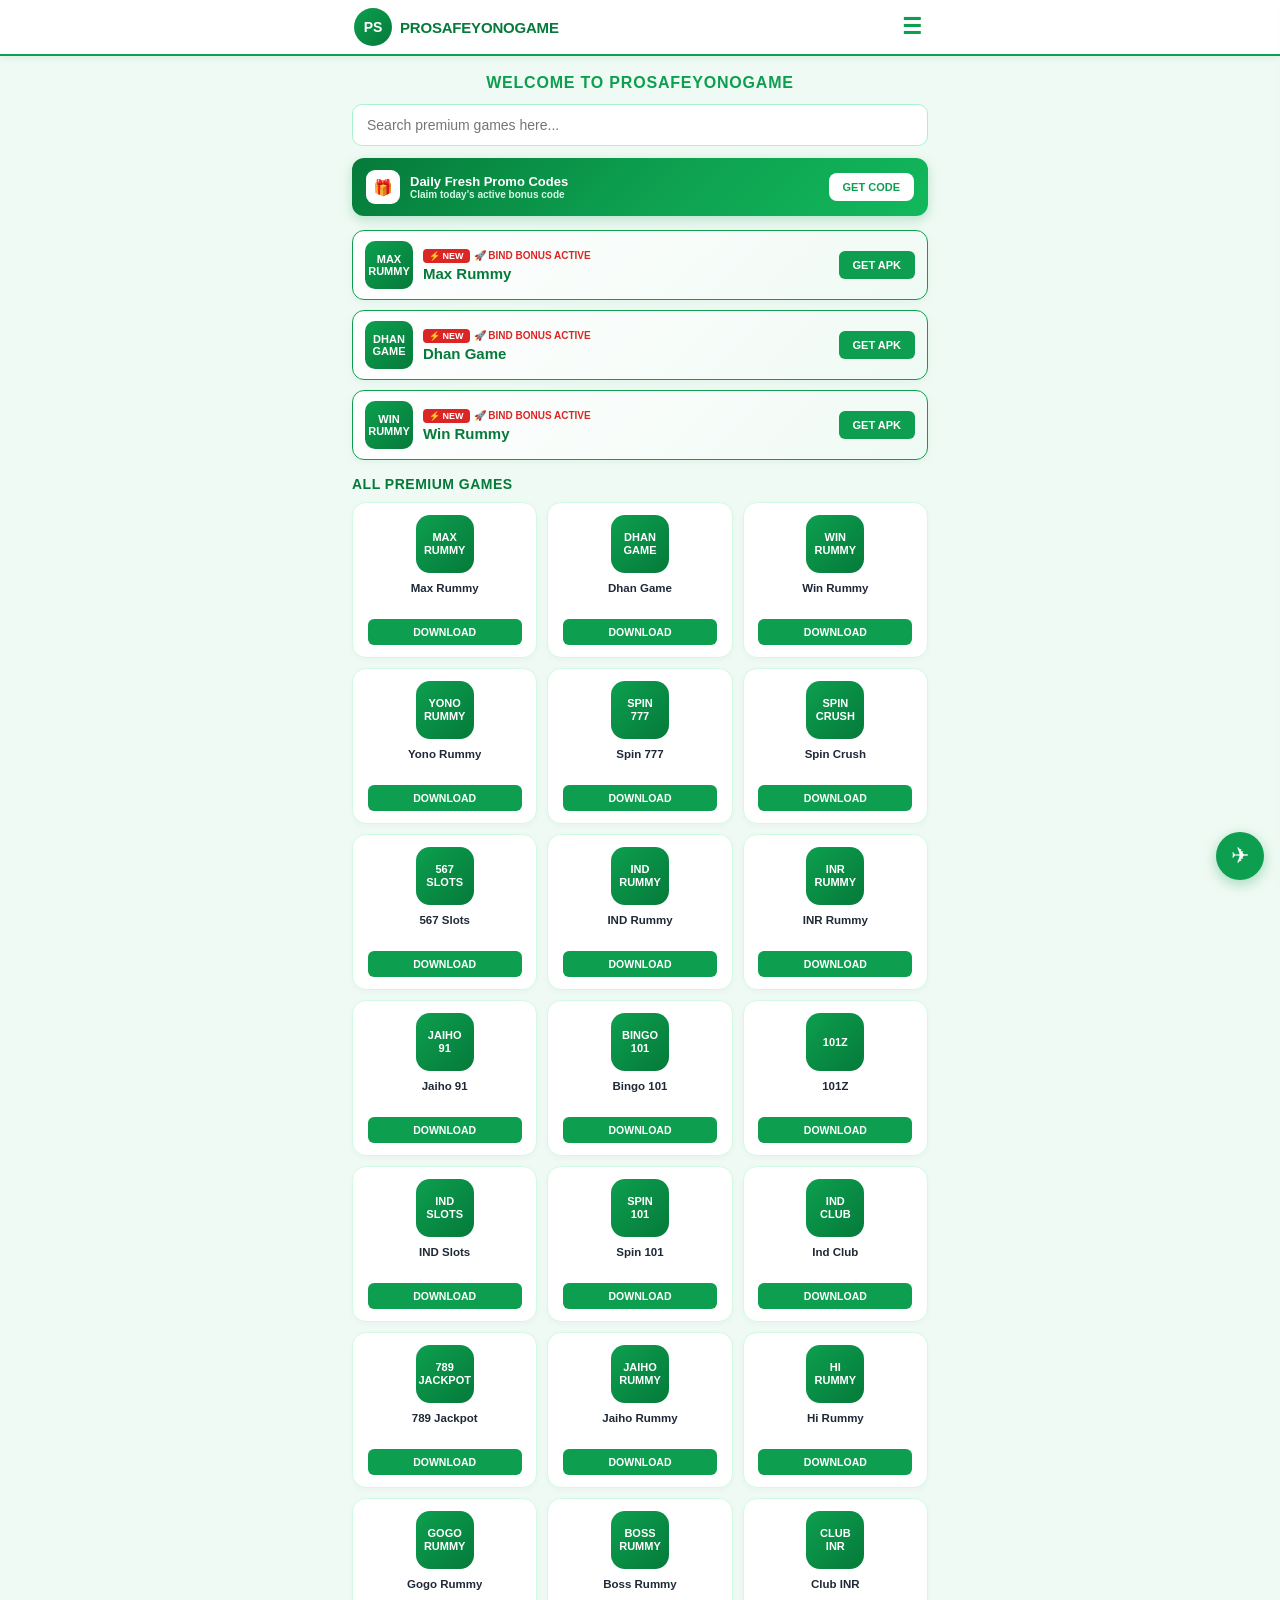
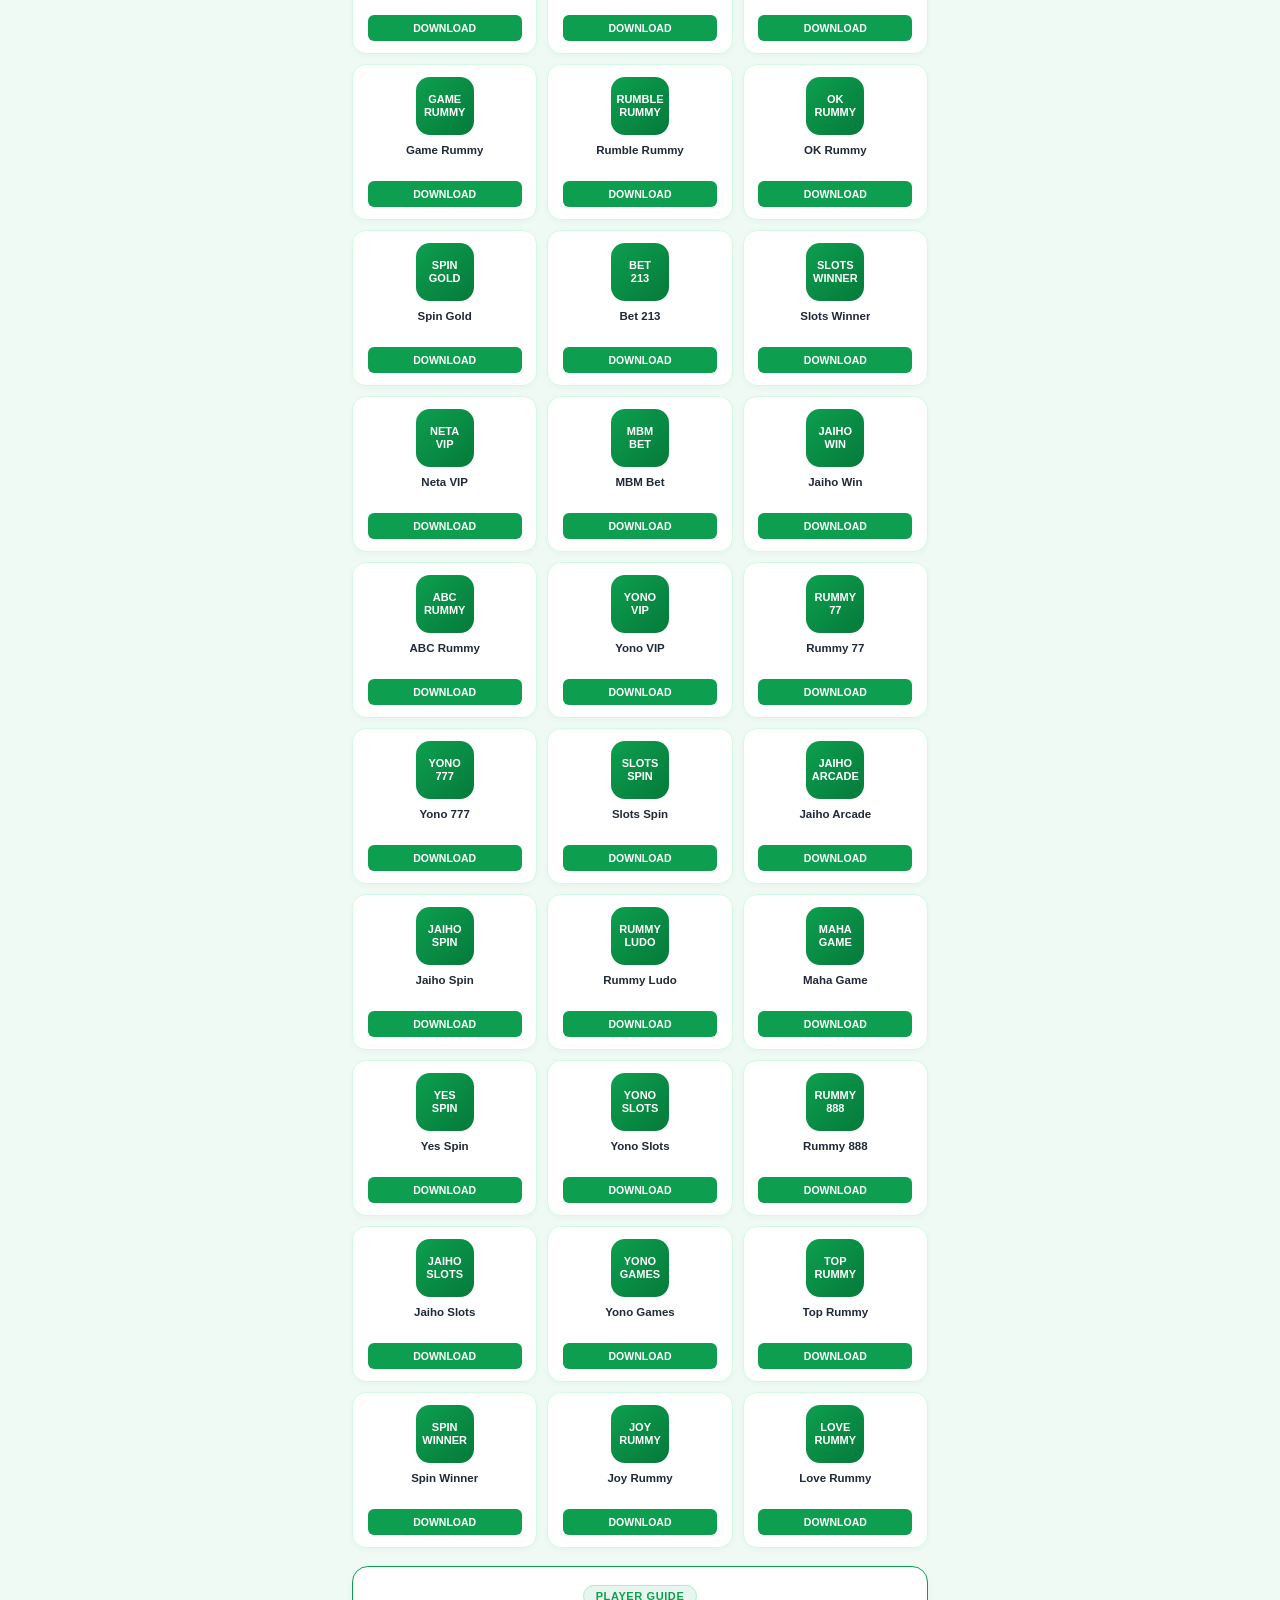
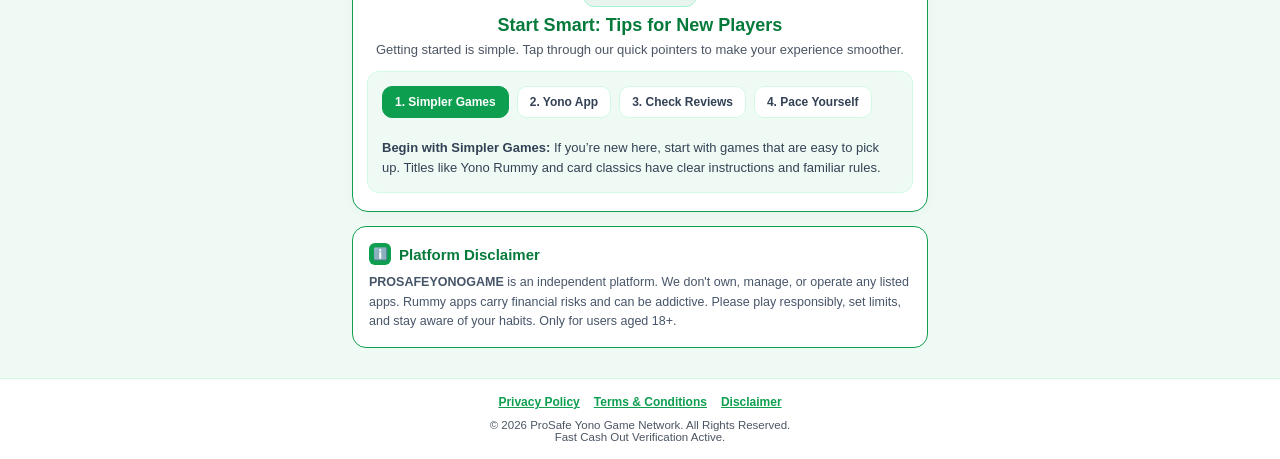
==== commit dc5eb5a8: "Rename prosafeyono-green.html to index.html" ====
--- a/index.html
+++ b/index.html
@@ -2,873 +2,1105 @@
 <html lang="en">
 <head>
   <meta charset="UTF-8">
-  <meta name="viewport" content="width=device-width, initial-scale=1.0, maximum-scale=1.0, user-scalable=no">
-  <title>All Yono Station - Green</title>
+  <meta name="viewport" content="width=device-width, initial-scale=1.0">
+  <title>All Yono Games - ProSafe Green</title>
   <style>
-    * {
-      box-sizing: border-box;
-      margin: 0;
-      padding: 0;
-    }
-
-    body {
-      font-family: -apple-system, BlinkMacSystemFont, "Segoe UI", Roboto, Arial, sans-serif;
-      background: #f5f7fa;
-      color: #1a1a1a;
-      padding-bottom: 90px;
-    }
-
-    /* Header - Green like photo */
-    .header {
-      background: linear-gradient(135deg, #0d9f4f, #057a3a);
-      padding: 14px 16px;
-      display: flex;
-      align-items: center;
-      justify-content: space-between;
+    * { box-sizing: border-box; margin: 0; padding: 0; font-family: -apple-system, BlinkMacSystemFont, "Segoe UI", Roboto, sans-serif; }
+    html { scroll-behavior: smooth; }
+    body { background: #f0faf4; color: #111827; min-height: 100vh; display: flex; flex-direction: column; overflow-x: hidden; }
+
+    /* Header - Green */
+    header {
+      background: #ffffff;
+      border-bottom: 2px solid #0d9f4f;
       position: sticky;
       top: 0;
       z-index: 100;
-      box-shadow: 0 4px 18px rgba(5, 122, 58, 0.35);
-    }
-
-    .logo-wrap {
-      display: flex;
-      align-items: center;
-      gap: 10px;
-    }
-
-    .logo {
-      width: 44px;
-      height: 44px;
+      box-shadow: 0 2px 8px rgba(13,159,79,0.1);
+    }
+    .nav-container {
+      max-width: 600px;
+      margin: 0 auto;
+      display: flex;
+      align-items: center;
+      justify-content: space-between;
+      padding: 8px 14px;
+    }
+    .nav-left-brand {
+      display: flex;
+      align-items: center;
+      gap: 8px;
+      text-decoration: none;
+    }
+    .logo-circle {
+      width: 38px;
+      height: 38px;
       border-radius: 50%;
-      background: white;
+      background: linear-gradient(135deg, #0d9f4f, #057a3a);
+      color: white;
       display: flex;
       align-items: center;
       justify-content: center;
       font-weight: 900;
-      font-size: 18px;
+      font-size: 14px;
+    }
+    .site-brand-name {
+      font-size: 15px;
+      font-weight: 800;
+      color: #057a3a;
+      letter-spacing: -0.2px;
+    }
+    .menu-toggle-btn {
+      background: none;
+      border: none;
       color: #0d9f4f;
-      box-shadow: 0 2px 8px rgba(0,0,0,0.15);
-    }
-
-    .site-title {
-      color: white;
-      font-size: 18px;
-      font-weight: 800;
-      letter-spacing: 0.3px;
-    }
-
-    .menu-btn {
-      width: 42px;
-      height: 42px;
+      font-size: 22px;
+      font-weight: bold;
+      cursor: pointer;
+      padding: 4px;
+    }
+
+    /* Sidebar */
+    .sidebar-panel {
+      position: fixed;
+      top: 0;
+      right: -280px;
+      width: 260px;
+      height: 100vh;
+      background: #ffffff;
+      box-shadow: -4px 0 20px rgba(0,0,0,0.1);
+      z-index: 200;
+      transition: right 0.25s linear;
+      padding: 20px;
+      border-left: 2px solid #0d9f4f;
+    }
+    .sidebar-header {
+      display: flex;
+      justify-content: space-between;
+      align-items: center;
+      margin-bottom: 20px;
+      border-bottom: 1px solid #e5e7eb;
+      padding-bottom: 10px;
+    }
+    .sidebar-title { font-size: 15px; font-weight: 700; color: #057a3a; text-transform: uppercase; }
+    .sidebar-close { background: none; border: none; color: #111; font-size: 24px; cursor: pointer; }
+    .sidebar-link {
+      display: block;
+      color: #374151;
+      font-size: 14px;
+      font-weight: 600;
+      text-decoration: none;
+      padding: 10px 12px;
+      border-radius: 8px;
+      margin-bottom: 8px;
+      background: #f0faf4;
+      border: 1px solid transparent;
+      cursor: pointer;
+      text-align: left;
+      width: 100%;
+    }
+    .sidebar-link:hover { background: #e8f5ee; border-color: #a7f3d0; color: #0d9f4f; }
+
+    main { flex: 1; width: 100%; max-width: 600px; margin: 0 auto; padding: 12px; }
+
+    /* Welcome */
+    .welcome-heading {
+      text-align: center;
+      font-size: 16px;
+      font-weight: 900;
+      text-transform: uppercase;
+      letter-spacing: 0.8px;
+      margin: 6px 0 12px 0;
+      color: #0d9f4f;
+    }
+
+    /* Search */
+    .search-box-wrapper { margin-bottom: 12px; }
+    .search-input-field {
+      width: 100%;
+      padding: 12px 14px;
+      background: #ffffff;
+      border: 1.5px solid #a7f3d0;
+      border-radius: 10px;
+      color: #111827;
+      font-size: 14px;
+      outline: none;
+    }
+    .search-input-field:focus { border-color: #0d9f4f; }
+
+    /* Promo strip */
+    .hero-promo-strip {
+      background: linear-gradient(135deg, #057a3a 0%, #0d9f4f 50%, #12b85c 100%);
       border-radius: 12px;
-      background: rgba(255,255,255,0.2);
-      display: flex;
-      flex-direction: column;
-      justify-content: center;
-      align-items: center;
-      gap: 5px;
-      border: none;
-      cursor: pointer;
-    }
-
-    .menu-btn span {
-      width: 20px;
-      height: 2.5px;
-      background: white;
-      border-radius: 3px;
-    }
-
-    /* Nav tabs */
-    .nav {
-      background: white;
-      display: flex;
-      gap: 6px;
       padding: 12px 14px;
-      overflow-x: auto;
-      box-shadow: 0 2px 10px rgba(0,0,0,0.06);
-      position: sticky;
-      top: 72px;
-      z-index: 90;
-    }
-
-    .nav a {
-      text-decoration: none;
-      padding: 9px 18px;
-      border-radius: 25px;
-      font-size: 14px;
-      font-weight: 700;
-      color: #555;
-      white-space: nowrap;
-      transition: 0.2s;
-    }
-
-    .nav a.active {
-      background: #0d9f4f;
-      color: white;
-    }
-
-    /* Featured cards */
-    .featured {
-      display: flex;
-      gap: 12px;
-      padding: 18px 14px 8px;
-      overflow-x: auto;
-    }
-
-    .feat-card {
-      min-width: 130px;
-      background: white;
-      border-radius: 16px;
-      padding: 14px 10px;
-      text-align: center;
-      box-shadow: 0 4px 14px rgba(0,0,0,0.07);
-      position: relative;
-    }
-
-    .feat-card .flame {
-      position: absolute;
-      top: 8px;
-      right: 8px;
-      font-size: 14px;
-    }
-
-    .feat-card .app-icon {
-      width: 58px;
-      height: 58px;
-      border-radius: 14px;
-      margin: 0 auto 8px;
-      background: linear-gradient(135deg, #0d9f4f, #0a7a3c);
-      display: flex;
-      align-items: center;
-      justify-content: center;
-      color: white;
-      font-weight: 900;
-      font-size: 13px;
-      text-align: center;
-      line-height: 1.1;
-    }
-
-    .feat-card h4 {
-      font-size: 13px;
-      margin-bottom: 4px;
-    }
-
-    .feat-card .bonus {
-      font-size: 11px;
+      margin: 10px 0 14px 0;
+      display: flex;
+      align-items: center;
+      justify-content: space-between;
+      gap: 8px;
+      box-shadow: 0 4px 12px rgba(13,159,79,0.25);
+    }
+    .promo-left-flex { display: flex; align-items: center; gap: 10px; }
+    .promo-gift-badge {
+      background: #ffffff;
       color: #0d9f4f;
-      font-weight: 600;
-    }
-
-    .feat-card .minw {
-      font-size: 10px;
-      color: #888;
-      margin-bottom: 8px;
-    }
-
-    .feat-card .dl-btn {
-      display: block;
-      background: linear-gradient(135deg, #0d9f4f, #0a7a3c);
-      color: white;
-      border: none;
-      border-radius: 20px;
-      padding: 7px 0;
-      font-size: 12px;
-      font-weight: 700;
-      text-decoration: none;
-    }
-
-    /* Section tabs */
-    .section-tabs {
-      display: flex;
-      gap: 10px;
-      padding: 12px 14px;
-    }
-
-    .sec-tab {
-      padding: 8px 18px;
-      border-radius: 20px;
-      font-size: 13px;
-      font-weight: 700;
-      border: none;
-      cursor: pointer;
-    }
-
-    .sec-tab.active {
-      background: linear-gradient(135deg, #0d9f4f, #0a7a3c);
-      color: white;
-    }
-
-    .sec-tab:not(.active) {
-      background: #e8f5ee;
-      color: #0d9f4f;
-    }
-
-    /* App list */
-    .app-list {
-      padding: 0 14px 20px;
-    }
-
-    .app-item {
-      background: white;
-      border-radius: 16px;
-      padding: 14px;
-      display: flex;
-      align-items: center;
-      gap: 12px;
-      margin-bottom: 12px;
-      box-shadow: 0 3px 12px rgba(0,0,0,0.06);
-    }
-
-    .app-num {
-      width: 26px;
-      height: 26px;
-      border-radius: 50%;
-      background: #0d9f4f;
-      color: white;
-      font-size: 12px;
-      font-weight: 800;
+      font-size: 16px;
+      width: 34px;
+      height: 34px;
+      border-radius: 9px;
       display: flex;
       align-items: center;
       justify-content: center;
       flex-shrink: 0;
     }
-
-    .app-icon-sm {
+    .promo-text-wrap { display: flex; flex-direction: column; }
+    .promo-main-title { font-size: 13px; font-weight: 800; color: #ffffff; }
+    .promo-sub-title { font-size: 10px; color: #d1fae5; font-weight: 600; }
+    .promo-get-btn {
+      background: #ffffff;
+      color: #0d9f4f;
+      font-size: 11px;
+      font-weight: 900;
+      padding: 8px 14px;
+      border-radius: 8px;
+      text-decoration: none;
+      text-transform: uppercase;
+      white-space: nowrap;
+    }
+
+    /* Featured VIP strips */
+    .vip-promo-strip {
+      background: linear-gradient(135deg, #ffffff 0%, #f0faf4 100%);
+      border: 1.5px solid #0d9f4f;
+      border-radius: 12px;
+      padding: 10px 12px;
+      margin-bottom: 10px;
+      display: flex;
+      align-items: center;
+      justify-content: space-between;
+      box-shadow: 0 2px 8px rgba(13,159,79,0.08);
+    }
+    .vip-left { display: flex; align-items: center; gap: 10px; }
+    .vip-icon {
       width: 48px;
       height: 48px;
-      border-radius: 12px;
-      background: linear-gradient(135deg, #0d9f4f, #0a7a3c);
+      border-radius: 10px;
+      background: linear-gradient(135deg, #0d9f4f, #057a3a);
+      color: white;
       display: flex;
       align-items: center;
       justify-content: center;
-      color: white;
       font-weight: 900;
       font-size: 11px;
       text-align: center;
       line-height: 1.1;
       flex-shrink: 0;
     }
-
-    .app-info {
-      flex: 1;
-      min-width: 0;
-    }
-
-    .app-info h3 {
+    .vip-meta { display: flex; flex-direction: column; }
+    .vip-badges { display: flex; align-items: center; gap: 4px; margin-bottom: 2px; }
+    .new-badge {
+      background: #dc2626;
+      color: white;
+      font-size: 9px;
+      font-weight: 900;
+      padding: 2px 6px;
+      border-radius: 4px;
+      text-transform: uppercase;
+    }
+    .bind-badge {
+      font-size: 10px;
+      color: #dc2626;
+      font-weight: 800;
+    }
+    .vip-title { font-weight: 800; color: #057a3a; font-size: 15px; }
+    .get-apk-btn {
+      background: #0d9f4f;
+      color: white;
+      text-decoration: none;
+      font-weight: 800;
+      text-transform: uppercase;
+      padding: 8px 14px;
+      font-size: 11px;
+      border-radius: 6px;
+      white-space: nowrap;
+    }
+
+    /* Game grid */
+    .section-label {
       font-size: 14px;
       font-weight: 800;
-      margin-bottom: 3px;
-    }
-
-    .app-info .bonus {
-      font-size: 12px;
-      color: #0d9f4f;
-      font-weight: 600;
-    }
-
-    .app-info .minw {
+      color: #057a3a;
+      margin: 16px 0 10px;
+      text-transform: uppercase;
+      letter-spacing: 0.5px;
+    }
+    .game-display-grid {
+      display: grid;
+      grid-template-columns: repeat(3, 1fr);
+      gap: 10px;
+      margin-bottom: 16px;
+    }
+    .game-card-node {
+      background: #ffffff;
+      border: 1px solid #d1fae5;
+      border-radius: 14px;
+      padding: 12px 6px;
+      text-align: center;
+      display: flex;
+      flex-direction: column;
+      align-items: center;
+      justify-content: space-between;
+      box-shadow: 0 2px 6px rgba(0,0,0,0.03);
+    }
+    .game-app-icon {
+      width: 58px;
+      height: 58px;
+      border-radius: 14px;
+      background: linear-gradient(135deg, #0d9f4f, #057a3a);
+      color: white;
+      display: flex;
+      align-items: center;
+      justify-content: center;
+      font-weight: 900;
       font-size: 11px;
-      color: #777;
-    }
-
-    .dl-btn-main {
+      text-align: center;
+      line-height: 1.15;
+    }
+    .game-app-name {
+      font-size: 11.5px;
+      font-weight: 700;
+      color: #1f2937;
+      margin-top: 8px;
+      height: 30px;
+      display: -webkit-box;
+      -webkit-line-clamp: 2;
+      -webkit-box-orient: vertical;
+      overflow: hidden;
+      line-height: 1.25;
+    }
+    .game-download-btn {
+      display: inline-block;
+      width: 90%;
       background: #0d9f4f;
+      color: #ffffff;
+      font-size: 10.5px;
+      font-weight: 800;
+      text-transform: uppercase;
+      text-decoration: none;
+      padding: 7px 0;
+      border-radius: 6px;
+      margin-top: 8px;
+    }
+
+    /* Legal card */
+    .legal-display-card {
+      background: #ffffff;
+      border-radius: 12px;
+      padding: 16px;
+      margin: 12px 0;
+      border: 2px solid #0d9f4f;
+      display: none;
+      box-shadow: 0 4px 12px rgba(0,0,0,0.05);
+    }
+    .legal-card-title {
+      font-size: 16px;
+      font-weight: 800;
+      color: #057a3a;
+      margin-bottom: 10px;
+      border-bottom: 1px solid #e5e7eb;
+      padding-bottom: 6px;
+      display: flex;
+      justify-content: space-between;
+      align-items: center;
+    }
+    .legal-close-btn {
+      background: #ef4444;
       color: white;
       border: none;
-      border-radius: 22px;
-      padding: 10px 16px;
+      padding: 3px 10px;
+      font-size: 11px;
+      font-weight: 700;
+      border-radius: 4px;
+      cursor: pointer;
+    }
+    .legal-card-body {
       font-size: 13px;
+      color: #374151;
+      line-height: 1.55;
+      text-align: justify;
+      white-space: pre-line;
+    }
+
+    /* Guide + Disclaimer */
+    .custom-guide-section {
+      background: #ffffff;
+      border: 1.5px solid #0d9f4f;
+      border-radius: 16px;
+      padding: 18px 14px;
+      margin: 18px 0 14px 0;
+      box-shadow: 0 4px 12px rgba(0,0,0,0.03);
+      text-align: center;
+    }
+    .guide-badge {
+      display: inline-block;
+      background: #e8f5ee;
+      color: #0d9f4f;
+      font-size: 11px;
+      font-weight: 800;
+      padding: 4px 12px;
+      border-radius: 20px;
+      text-transform: uppercase;
+      letter-spacing: 0.6px;
+      border: 1px solid #a7f3d0;
+      margin-bottom: 8px;
+    }
+    .guide-title {
+      font-size: 18px;
+      font-weight: 800;
+      color: #057a3a;
+      margin-bottom: 6px;
+    }
+    .guide-subtitle {
+      font-size: 13px;
+      color: #4b5563;
+      margin-bottom: 14px;
+    }
+    .guide-card-box {
+      background: #f0faf4;
+      border: 1px solid #d1fae5;
+      border-radius: 12px;
+      padding: 14px;
+      text-align: left;
+    }
+    .guide-tabs-container {
+      display: flex;
+      gap: 8px;
+      overflow-x: auto;
+      padding-bottom: 10px;
+      margin-bottom: 10px;
+      scrollbar-width: none;
+    }
+    .guide-tabs-container::-webkit-scrollbar { display: none; }
+    .guide-tab-btn {
+      background: #ffffff;
+      color: #334155;
+      border: 1px solid #d1fae5;
+      padding: 8px 12px;
+      border-radius: 10px;
+      font-size: 12px;
       font-weight: 700;
+      cursor: pointer;
+      white-space: nowrap;
+      flex-shrink: 0;
+    }
+    .guide-tab-btn.active {
+      background: #0d9f4f;
+      color: #ffffff;
+      border-color: #0d9f4f;
+    }
+    .guide-tab-content {
+      display: none;
+      font-size: 13px;
+      color: #334155;
+      line-height: 1.55;
+    }
+    .guide-tab-content.active { display: block; }
+
+    .custom-disclaimer-box {
+      background: #ffffff;
+      border: 1.5px solid #0d9f4f;
+      border-radius: 14px;
+      padding: 16px;
+      margin: 14px 0 18px 0;
+    }
+    .disclaimer-header {
+      display: flex;
+      align-items: center;
+      gap: 8px;
+      font-size: 15px;
+      font-weight: 800;
+      color: #057a3a;
+      margin-bottom: 8px;
+    }
+    .disclaimer-icon-frame {
+      background: #0d9f4f;
+      color: #ffffff;
+      width: 22px;
+      height: 22px;
+      border-radius: 6px;
+      display: inline-flex;
+      align-items: center;
+      justify-content: center;
+      font-size: 12px;
+    }
+    .disclaimer-text {
+      font-size: 12.5px;
+      color: #475569;
+      line-height: 1.55;
+      text-align: left;
+    }
+
+    /* Footer */
+    footer {
+      background: #ffffff;
+      border-top: 1px solid #d1fae5;
+      padding: 16px 14px;
+      text-align: center;
+      width: 100%;
+    }
+    .footer-legal-nav {
+      display: flex;
+      justify-content: center;
+      gap: 14px;
+      margin-bottom: 10px;
+      flex-wrap: wrap;
+    }
+    .footer-legal-btn {
+      background: none;
+      border: none;
+      color: #0d9f4f;
+      font-size: 12px;
+      font-weight: 700;
+      cursor: pointer;
+      text-decoration: underline;
+    }
+    .footer-text {
+      font-size: 11.5px;
+      color: #4b5563;
+      font-weight: 500;
+    }
+
+    /* Floating buttons */
+    .back-to-top-btn {
+      position: fixed;
+      bottom: 80px;
+      right: 16px;
+      width: 42px;
+      height: 42px;
+      background: #ffffff;
+      border: 1.5px solid #0d9f4f;
+      border-radius: 50%;
+      display: none;
+      align-items: center;
+      justify-content: center;
+      box-shadow: 0 2px 8px rgba(0,0,0,0.08);
+      cursor: pointer;
+      z-index: 150;
+      color: #0d9f4f;
+      font-size: 18px;
+      font-weight: 700;
+    }
+    .telegram-float-anchor {
+      position: fixed;
+      bottom: 20px;
+      right: 16px;
+      width: 48px;
+      height: 48px;
+      background: #0d9f4f;
+      border-radius: 50%;
+      display: flex;
+      align-items: center;
+      justify-content: center;
+      box-shadow: 0 4px 14px rgba(13,159,79,0.35);
+      z-index: 150;
       text-decoration: none;
-      white-space: nowrap;
-      display: flex;
-      align-items: center;
-      gap: 5px;
-    }
-
-    /* Bottom sections */
-    .notice {
-      margin: 10px 14px 20px;
-      background: #fff8e6;
-      border-left: 4px solid #f5a623;
+      color: white;
+      font-size: 22px;
+    }
+
+    /* Toast */
+    #win-notification-toast {
+      position: fixed;
+      top: 70px;
+      right: -320px;
+      background: linear-gradient(90deg, #064e3b 0%, #057a3a 100%);
+      color: #ffffff;
+      padding: 10px 14px;
+      border-radius: 12px;
+      display: flex;
+      align-items: center;
+      gap: 12px;
+      box-shadow: 0 10px 25px -5px rgba(0,0,0,0.3);
+      z-index: 1000;
+      transition: right 0.4s cubic-bezier(0.175, 0.885, 0.32, 1.275);
+      width: 280px;
+    }
+    .toast-game-avatar {
+      width: 42px;
+      height: 42px;
       border-radius: 10px;
-      padding: 14px;
-      font-size: 13px;
-      line-height: 1.5;
-    }
-
-    .notice strong {
-      color: #c0392b;
-    }
-
-    .share-box {
-      margin: 0 14px 24px;
-      background: white;
-      border-radius: 18px;
-      padding: 22px 18px;
-      text-align: center;
-      box-shadow: 0 4px 16px rgba(0,0,0,0.07);
-    }
-
-    .share-box .icon {
-      width: 52px;
-      height: 52px;
-      border-radius: 50%;
-      background: #e8f5ee;
+      background: #0d9f4f;
       display: flex;
       align-items: center;
       justify-content: center;
-      margin: 0 auto 12px;
-      font-size: 24px;
-      color: #0d9f4f;
-    }
-
-    .share-box h3 {
-      font-size: 17px;
-      margin-bottom: 6px;
-    }
-
-    .share-box p {
-      font-size: 13px;
-      color: #666;
-      margin-bottom: 14px;
-    }
-
-    .share-btn {
-      display: inline-flex;
-      align-items: center;
-      gap: 8px;
-      background: #1a1a1a;
+      font-weight: 900;
+      font-size: 11px;
       color: white;
+      flex-shrink: 0;
+    }
+    .toast-meta-content { flex: 1; font-size: 12px; line-height: 1.4; position: relative; padding-right: 14px; }
+    .toast-user-string { font-weight: 800; color: #fbbf24; }
+    .toast-uid-string { color: #a7f3d0; font-size: 11px; }
+    .toast-amount-string { color: #4ade80; font-weight: 800; font-size: 13px; }
+    .toast-dismiss-chokadi {
+      position: absolute;
+      top: -2px;
+      right: -6px;
+      background: none;
       border: none;
-      border-radius: 28px;
-      padding: 12px 26px;
+      color: #a7f3d0;
       font-size: 14px;
       font-weight: 700;
-      text-decoration: none;
       cursor: pointer;
-    }
-
-    .footer {
-      text-align: center;
-      padding: 16px;
-      font-size: 12px;
-      color: #999;
-    }
-
-    /* Floating Telegram */
-    .float-tg {
-      position: fixed;
-      bottom: 90px;
-      right: 16px;
-      width: 52px;
-      height: 52px;
-      border-radius: 50%;
-      background: #0d9f4f;
-      color: white;
-      display: flex;
-      align-items: center;
-      justify-content: center;
-      font-size: 24px;
-      box-shadow: 0 6px 20px rgba(13, 159, 79, 0.45);
-      text-decoration: none;
-      z-index: 80;
-    }
-
-    /* Bottom nav */
-    .bottom-nav {
-      position: fixed;
-      bottom: 0;
-      left: 0;
-      right: 0;
-      background: linear-gradient(135deg, #0d9f4f, #057a3a);
-      display: grid;
-      grid-template-columns: repeat(6, 1fr);
-      padding: 10px 4px 14px;
-      z-index: 100;
-      box-shadow: 0 -4px 20px rgba(0,0,0,0.15);
-    }
-
-    .bottom-nav a {
-      display: flex;
-      flex-direction: column;
-      align-items: center;
-      gap: 3px;
-      color: white;
-      text-decoration: none;
-      font-size: 10px;
-      font-weight: 600;
-      opacity: 0.95;
-    }
-
-    .bottom-nav a span.icon {
-      font-size: 18px;
-    }
-
-    /* Page sections (hidden by default) */
-    .page {
-      display: none;
-    }
-
-    .page.active {
-      display: block;
-    }
-
-    .about-content, .promo-content, .disc-content {
-      padding: 20px 16px;
-    }
-
-    .about-content h2, .promo-content h2, .disc-content h2 {
-      font-size: 22px;
-      margin-bottom: 14px;
-      color: #0d9f4f;
-    }
-
-    .about-content p, .disc-content p {
-      font-size: 14px;
-      line-height: 1.65;
-      margin-bottom: 12px;
-      color: #333;
-    }
-
-    .promo-card {
-      background: white;
-      border-radius: 16px;
-      padding: 18px;
-      margin-bottom: 14px;
-      box-shadow: 0 3px 12px rgba(0,0,0,0.06);
-      text-align: center;
-    }
-
-    .promo-card h3 {
-      color: #0d9f4f;
-      font-size: 16px;
-      margin-bottom: 8px;
-    }
-
-    .promo-card p {
-      font-size: 13px;
-      color: #555;
-      margin-bottom: 12px;
-    }
-
-    .join-btn {
-      display: inline-block;
-      background: #0d9f4f;
-      color: white;
-      padding: 12px 28px;
-      border-radius: 28px;
-      font-weight: 700;
-      text-decoration: none;
-      font-size: 14px;
     }
   </style>
 </head>
 <body>
 
-  <!-- Header -->
-  <header class="header">
-    <div class="logo-wrap">
-      <div class="logo">Allo</div>
-      <div class="site-title">ALL YONO STATION</div>
+  <header>
+    <div class="nav-container">
+      <a href="#" class="nav-left-brand" onclick="scrollToTop(); return false;">
+        <div class="logo-circle">PS</div>
+        <h1 class="site-brand-name">PROSAFEYONOGAME</h1>
+      </a>
+      <button class="menu-toggle-btn" onclick="toggleSidebarMenu()">☰</button>
     </div>
-    <button class="menu-btn" onclick="toggleMenu()">
-      <span></span>
-      <span></span>
-      <span></span>
-    </button>
   </header>
 
-  <!-- Nav -->
-  <nav class="nav" id="mainNav">
-    <a href="#" class="active" onclick="showPage('home', this)">Home</a>
-    <a href="#" onclick="showPage('about', this)">About</a>
-    <a href="#" onclick="showPage('promo', this)">Promo Codes</a>
-    <a href="#" onclick="showPage('disclaimer', this)">Disclaimer</a>
+  <!-- Sidebar -->
+  <nav class="sidebar-panel" id="sidebarPanel">
+    <div class="sidebar-header">
+      <span class="sidebar-title">Menu Options</span>
+      <button class="sidebar-close" onclick="toggleSidebarMenu()">&times;</button>
+    </div>
+    <button class="sidebar-link" onclick="handleLegalDisplay('home')">🏡 Home Dashboard</button>
+    <a href="https://t.me/invitnew" target="_blank" class="sidebar-link">📢 Telegram Channel</a>
+    <button class="sidebar-link" onclick="handleLegalDisplay('privacy')">🛡️ Privacy Policy</button>
+    <button class="sidebar-link" onclick="handleLegalDisplay('terms')">📄 Terms & Conditions</button>
+    <button class="sidebar-link" onclick="handleLegalDisplay('disclaimer')">🌐 Disclaimer Portal</button>
   </nav>
 
-  <!-- HOME PAGE -->
-  <div id="home" class="page active">
-
-    <!-- Featured top 3 -->
-    <div class="featured">
-      <div class="feat-card">
-        <span class="flame">🔥</span>
-        <div class="app-icon">YONO<br>ARCADE</div>
-        <h4>YONO ARCADE</h4>
-        <div class="bonus">Bonus ₹73 to ₹120</div>
-        <div class="minw">Min Withdraw: ₹100</div>
-        <a href="#" class="dl-btn" onclick="alert('Download YONO ARCADE'); return false;">DOWNLOAD</a>
-      </div>
-      <div class="feat-card">
-        <span class="flame">🔥</span>
-        <div class="app-icon">DIWA<br>TOP</div>
-        <h4>DIWA TOP</h4>
-        <div class="bonus">Bonus ₹109</div>
-        <div class="minw">Min Withdraw: ₹100</div>
-        <a href="#" class="dl-btn" onclick="alert('Download DIWA TOP'); return false;">DOWNLOAD</a>
-      </div>
-      <div class="feat-card">
-        <span class="flame">🔥</span>
-        <div class="app-icon">DIWA<br>VIP</div>
-        <h4>DIWA VIP</h4>
-        <div class="bonus">Bonus 109</div>
-        <div class="minw">Min Withdraw: 100</div>
-        <a href="#" class="dl-btn" onclick="alert('Download DIWA VIP'); return false;">DOWNLOAD</a>
-      </div>
+  <main>
+    <!-- Legal popup -->
+    <div class="legal-display-card" id="legalDisplayCard">
+      <div class="legal-card-title">
+        <span id="legalTabTitle">Document Title</span>
+        <button class="legal-close-btn" onclick="closeLegalCard()">Close ✕</button>
+      </div>
+      <div class="legal-card-body" id="legalTabBody"></div>
     </div>
 
-    <!-- Section tabs -->
-    <div class="section-tabs">
-      <button class="sec-tab active">ALL APPS</button>
-      <button class="sec-tab">NEW APPS</button>
+    <h2 class="welcome-heading">WELCOME TO PROSAFEYONOGAME</h2>
+
+    <div class="search-box-wrapper">
+      <input type="text" class="search-input-field" id="gameSearchInput" placeholder="Search premium games here..." onkeyup="filterGameGridList()">
     </div>
 
-    <!-- Full App List (data from allyonostation.com) -->
-    <div class="app-list">
-      <div class="app-item">
-        <div class="app-num">1</div>
-        <div class="app-icon-sm">YONO<br>ARCADE</div>
-        <div class="app-info">
-          <h3>YONO ARCADE</h3>
-          <div class="bonus">✦ Bonus ₹73 to ₹120</div>
-          <div class="minw">✦ Min Withdraw ₹100</div>
+    <!-- Promo strip -->
+    <div class="hero-promo-strip">
+      <div class="promo-left-flex">
+        <div class="promo-gift-badge">🎁</div>
+        <div class="promo-text-wrap">
+          <span class="promo-main-title">Daily Fresh Promo Codes</span>
+          <span class="promo-sub-title">Claim today's active bonus code</span>
         </div>
-        <a href="#" class="dl-btn-main" onclick="alert('Download YONO ARCADE'); return false;">↓ DOWNLOAD</a>
-      </div>
-
-      <div class="app-item">
-        <div class="app-num">2</div>
-        <div class="app-icon-sm">DIWA<br>TOP</div>
-        <div class="app-info">
-          <h3>DIWA TOP</h3>
-          <div class="bonus">✦ Bonus ₹109</div>
-          <div class="minw">✦ Min Withdraw ₹100</div>
+      </div>
+      <a href="promo-code.html" class="promo-get-btn">GET CODE</a>
+    </div>
+
+    <!-- Featured VIP -->
+    <div class="vip-promo-strip search-item" data-name="max rummy">
+      <div class="vip-left">
+        <div class="vip-icon">MAX<br>RUMMY</div>
+        <div class="vip-meta">
+          <div class="vip-badges">
+            <span class="new-badge">⚡ NEW</span>
+            <span class="bind-badge">🚀 BIND BONUS ACTIVE</span>
+          </div>
+          <span class="vip-title">Max Rummy</span>
         </div>
-        <a href="#" class="dl-btn-main" onclick="alert('Download DIWA TOP'); return false;">↓ DOWNLOAD</a>
-      </div>
-
-      <div class="app-item">
-        <div class="app-num">3</div>
-        <div class="app-icon-sm">DIWA<br>VIP</div>
-        <div class="app-info">
-          <h3>DIWA VIP</h3>
-          <div class="bonus">✦ Bonus 109</div>
-          <div class="minw">✦ Min Withdraw 100</div>
+      </div>
+      <a href="max-rummy.html" class="get-apk-btn">GET APK</a>
+    </div>
+
+    <div class="vip-promo-strip search-item" data-name="dhan game">
+      <div class="vip-left">
+        <div class="vip-icon">DHAN<br>GAME</div>
+        <div class="vip-meta">
+          <div class="vip-badges">
+            <span class="new-badge">⚡ NEW</span>
+            <span class="bind-badge">🚀 BIND BONUS ACTIVE</span>
+          </div>
+          <span class="vip-title">Dhan Game</span>
         </div>
-        <a href="#" class="dl-btn-main" onclick="alert('Download DIWA VIP'); return false;">↓ DOWNLOAD</a>
-      </div>
-
-      <div class="app-item">
-        <div class="app-num">4</div>
-        <div class="app-icon-sm">BINGO<br>101</div>
-        <div class="app-info">
-          <h3>BINGO101</h3>
-          <div class="bonus">✦ Bonus ₹150</div>
-          <div class="minw">✦ Min Withdraw ₹100</div>
+      </div>
+      <a href="dhan-game.html" class="get-apk-btn">GET APK</a>
+    </div>
+
+    <div class="vip-promo-strip search-item" data-name="win rummy">
+      <div class="vip-left">
+        <div class="vip-icon">WIN<br>RUMMY</div>
+        <div class="vip-meta">
+          <div class="vip-badges">
+            <span class="new-badge">⚡ NEW</span>
+            <span class="bind-badge">🚀 BIND BONUS ACTIVE</span>
+          </div>
+          <span class="vip-title">Win Rummy</span>
         </div>
-        <a href="#" class="dl-btn-main" onclick="alert('Download BINGO101'); return false;">↓ DOWNLOAD</a>
-      </div>
-
-      <div class="app-item">
-        <div class="app-num">5</div>
-        <div class="app-icon-sm">DIWA<br>WIN</div>
-        <div class="app-info">
-          <h3>DIWA WIN</h3>
-          <div class="bonus">✦ Bonus ₹109</div>
-          <div class="minw">✦ Min Withdraw ₹100</div>
+      </div>
+      <a href="win-rummy.html" class="get-apk-btn">GET APK</a>
+    </div>
+
+    <!-- All Games Grid -->
+    <div class="section-label">All Premium Games</div>
+    <div class="game-display-grid" id="gameGrid">
+
+      <div class="game-card-node search-item" data-name="max rummy">
+        <div class="game-app-icon">MAX<br>RUMMY</div>
+        <div class="game-app-name">Max Rummy</div>
+        <a href="max-rummy.html" class="game-download-btn">Download</a>
+      </div>
+
+      <div class="game-card-node search-item" data-name="dhan game">
+        <div class="game-app-icon">DHAN<br>GAME</div>
+        <div class="game-app-name">Dhan Game</div>
+        <a href="dhan-game.html" class="game-download-btn">Download</a>
+      </div>
+
+      <div class="game-card-node search-item" data-name="win rummy">
+        <div class="game-app-icon">WIN<br>RUMMY</div>
+        <div class="game-app-name">Win Rummy</div>
+        <a href="win-rummy.html" class="game-download-btn">Download</a>
+      </div>
+
+      <div class="game-card-node search-item" data-name="yono rummy">
+        <div class="game-app-icon">YONO<br>RUMMY</div>
+        <div class="game-app-name">Yono Rummy</div>
+        <a href="yono-rummy.html" class="game-download-btn">Download</a>
+      </div>
+
+      <div class="game-card-node search-item" data-name="spin 777">
+        <div class="game-app-icon">SPIN<br>777</div>
+        <div class="game-app-name">Spin 777</div>
+        <a href="spin-777.html" class="game-download-btn">Download</a>
+      </div>
+
+      <div class="game-card-node search-item" data-name="spin crush">
+        <div class="game-app-icon">SPIN<br>CRUSH</div>
+        <div class="game-app-name">Spin Crush</div>
+        <a href="spin-crush.html" class="game-download-btn">Download</a>
+      </div>
+
+      <div class="game-card-node search-item" data-name="567 slots">
+        <div class="game-app-icon">567<br>SLOTS</div>
+        <div class="game-app-name">567 Slots</div>
+        <a href="567-slots.html" class="game-download-btn">Download</a>
+      </div>
+
+      <div class="game-card-node search-item" data-name="ind rummy">
+        <div class="game-app-icon">IND<br>RUMMY</div>
+        <div class="game-app-name">IND Rummy</div>
+        <a href="ind-rummy.html" class="game-download-btn">Download</a>
+      </div>
+
+      <div class="game-card-node search-item" data-name="inr rummy">
+        <div class="game-app-icon">INR<br>RUMMY</div>
+        <div class="game-app-name">INR Rummy</div>
+        <a href="inr-rummy.html" class="game-download-btn">Download</a>
+      </div>
+
+      <div class="game-card-node search-item" data-name="jaiho 91">
+        <div class="game-app-icon">JAIHO<br>91</div>
+        <div class="game-app-name">Jaiho 91</div>
+        <a href="jaiho-91.html" class="game-download-btn">Download</a>
+      </div>
+
+      <div class="game-card-node search-item" data-name="bingo 101">
+        <div class="game-app-icon">BINGO<br>101</div>
+        <div class="game-app-name">Bingo 101</div>
+        <a href="bingo-101.html" class="game-download-btn">Download</a>
+      </div>
+
+      <div class="game-card-node search-item" data-name="101z">
+        <div class="game-app-icon">101Z</div>
+        <div class="game-app-name">101Z</div>
+        <a href="101-z.html" class="game-download-btn">Download</a>
+      </div>
+
+      <div class="game-card-node search-item" data-name="ind slots">
+        <div class="game-app-icon">IND<br>SLOTS</div>
+        <div class="game-app-name">IND Slots</div>
+        <a href="ind-slots.html" class="game-download-btn">Download</a>
+      </div>
+
+      <div class="game-card-node search-item" data-name="spin 101">
+        <div class="game-app-icon">SPIN<br>101</div>
+        <div class="game-app-name">Spin 101</div>
+        <a href="spin-101.html" class="game-download-btn">Download</a>
+      </div>
+
+      <div class="game-card-node search-item" data-name="ind club">
+        <div class="game-app-icon">IND<br>CLUB</div>
+        <div class="game-app-name">Ind Club</div>
+        <a href="ind-club.html" class="game-download-btn">Download</a>
+      </div>
+
+      <div class="game-card-node search-item" data-name="789 jackpot">
+        <div class="game-app-icon">789<br>JACKPOT</div>
+        <div class="game-app-name">789 Jackpot</div>
+        <a href="789-jackpots.html" class="game-download-btn">Download</a>
+      </div>
+
+      <div class="game-card-node search-item" data-name="jaiho rummy">
+        <div class="game-app-icon">JAIHO<br>RUMMY</div>
+        <div class="game-app-name">Jaiho Rummy</div>
+        <a href="jaiho-rummy.html" class="game-download-btn">Download</a>
+      </div>
+
+      <div class="game-card-node search-item" data-name="hi rummy">
+        <div class="game-app-icon">HI<br>RUMMY</div>
+        <div class="game-app-name">Hi Rummy</div>
+        <a href="hi-rummy.html" class="game-download-btn">Download</a>
+      </div>
+
+      <div class="game-card-node search-item" data-name="gogo rummy">
+        <div class="game-app-icon">GOGO<br>RUMMY</div>
+        <div class="game-app-name">Gogo Rummy</div>
+        <a href="gogo-rummy.html" class="game-download-btn">Download</a>
+      </div>
+
+      <div class="game-card-node search-item" data-name="boss rummy">
+        <div class="game-app-icon">BOSS<br>RUMMY</div>
+        <div class="game-app-name">Boss Rummy</div>
+        <a href="boss-rummy.html" class="game-download-btn">Download</a>
+      </div>
+
+      <div class="game-card-node search-item" data-name="club inr">
+        <div class="game-app-icon">CLUB<br>INR</div>
+        <div class="game-app-name">Club INR</div>
+        <a href="club-inr.html" class="game-download-btn">Download</a>
+      </div>
+
+      <div class="game-card-node search-item" data-name="game rummy">
+        <div class="game-app-icon">GAME<br>RUMMY</div>
+        <div class="game-app-name">Game Rummy</div>
+        <a href="game-rummy.html" class="game-download-btn">Download</a>
+      </div>
+
+      <div class="game-card-node search-item" data-name="rumble rummy">
+        <div class="game-app-icon">RUMBLE<br>RUMMY</div>
+        <div class="game-app-name">Rumble Rummy</div>
+        <a href="rumble-rummy.html" class="game-download-btn">Download</a>
+      </div>
+
+      <div class="game-card-node search-item" data-name="ok rummy">
+        <div class="game-app-icon">OK<br>RUMMY</div>
+        <div class="game-app-name">OK Rummy</div>
+        <a href="ok-rummy.html" class="game-download-btn">Download</a>
+      </div>
+
+      <div class="game-card-node search-item" data-name="spin gold">
+        <div class="game-app-icon">SPIN<br>GOLD</div>
+        <div class="game-app-name">Spin Gold</div>
+        <a href="spin-gold.html" class="game-download-btn">Download</a>
+      </div>
+
+      <div class="game-card-node search-item" data-name="bet 213">
+        <div class="game-app-icon">BET<br>213</div>
+        <div class="game-app-name">Bet 213</div>
+        <a href="bet-213.html" class="game-download-btn">Download</a>
+      </div>
+
+      <div class="game-card-node search-item" data-name="slots winner">
+        <div class="game-app-icon">SLOTS<br>WINNER</div>
+        <div class="game-app-name">Slots Winner</div>
+        <a href="slots-winner.html" class="game-download-btn">Download</a>
+      </div>
+
+      <div class="game-card-node search-item" data-name="neta vip">
+        <div class="game-app-icon">NETA<br>VIP</div>
+        <div class="game-app-name">Neta VIP</div>
+        <a href="neta-vip.html" class="game-download-btn">Download</a>
+      </div>
+
+      <div class="game-card-node search-item" data-name="mbm bet">
+        <div class="game-app-icon">MBM<br>BET</div>
+        <div class="game-app-name">MBM Bet</div>
+        <a href="mbm-bet.html" class="game-download-btn">Download</a>
+      </div>
+
+      <div class="game-card-node search-item" data-name="jaiho win">
+        <div class="game-app-icon">JAIHO<br>WIN</div>
+        <div class="game-app-name">Jaiho Win</div>
+        <a href="jaiho-win.html" class="game-download-btn">Download</a>
+      </div>
+
+      <div class="game-card-node search-item" data-name="abc rummy">
+        <div class="game-app-icon">ABC<br>RUMMY</div>
+        <div class="game-app-name">ABC Rummy</div>
+        <a href="abc-rummy.html" class="game-download-btn">Download</a>
+      </div>
+
+      <div class="game-card-node search-item" data-name="yono vip">
+        <div class="game-app-icon">YONO<br>VIP</div>
+        <div class="game-app-name">Yono VIP</div>
+        <a href="yono-vip.html" class="game-download-btn">Download</a>
+      </div>
+
+      <div class="game-card-node search-item" data-name="rummy 77">
+        <div class="game-app-icon">RUMMY<br>77</div>
+        <div class="game-app-name">Rummy 77</div>
+        <a href="rummy-77.html" class="game-download-btn">Download</a>
+      </div>
+
+      <div class="game-card-node search-item" data-name="yono 777">
+        <div class="game-app-icon">YONO<br>777</div>
+        <div class="game-app-name">Yono 777</div>
+        <a href="yono-777.html" class="game-download-btn">Download</a>
+      </div>
+
+      <div class="game-card-node search-item" data-name="slots spin">
+        <div class="game-app-icon">SLOTS<br>SPIN</div>
+        <div class="game-app-name">Slots Spin</div>
+        <a href="slots-spin.html" class="game-download-btn">Download</a>
+      </div>
+
+      <div class="game-card-node search-item" data-name="jaiho arcade">
+        <div class="game-app-icon">JAIHO<br>ARCADE</div>
+        <div class="game-app-name">Jaiho Arcade</div>
+        <a href="jaiho-arcade.html" class="game-download-btn">Download</a>
+      </div>
+
+      <div class="game-card-node search-item" data-name="jaiho spin">
+        <div class="game-app-icon">JAIHO<br>SPIN</div>
+        <div class="game-app-name">Jaiho Spin</div>
+        <a href="jaiho-spin.html" class="game-download-btn">Download</a>
+      </div>
+
+      <div class="game-card-node search-item" data-name="rummy ludo">
+        <div class="game-app-icon">RUMMY<br>LUDO</div>
+        <div class="game-app-name">Rummy Ludo</div>
+        <a href="rummy-ludo.html" class="game-download-btn">Download</a>
+      </div>
+
+      <div class="game-card-node search-item" data-name="maha game">
+        <div class="game-app-icon">MAHA<br>GAME</div>
+        <div class="game-app-name">Maha Game</div>
+        <a href="maha-game.html" class="game-download-btn">Download</a>
+      </div>
+
+      <div class="game-card-node search-item" data-name="yes spin">
+        <div class="game-app-icon">YES<br>SPIN</div>
+        <div class="game-app-name">Yes Spin</div>
+        <a href="yes-spin.html" class="game-download-btn">Download</a>
+      </div>
+
+      <div class="game-card-node search-item" data-name="yono slots">
+        <div class="game-app-icon">YONO<br>SLOTS</div>
+        <div class="game-app-name">Yono Slots</div>
+        <a href="yono-slots-game.html" class="game-download-btn">Download</a>
+      </div>
+
+      <div class="game-card-node search-item" data-name="rummy 888">
+        <div class="game-app-icon">RUMMY<br>888</div>
+        <div class="game-app-name">Rummy 888</div>
+        <a href="rummy-888.html" class="game-download-btn">Download</a>
+      </div>
+
+      <div class="game-card-node search-item" data-name="jaiho slots">
+        <div class="game-app-icon">JAIHO<br>SLOTS</div>
+        <div class="game-app-name">Jaiho Slots</div>
+        <a href="jaiho-slots.html" class="game-download-btn">Download</a>
+      </div>
+
+      <div class="game-card-node search-item" data-name="yono games">
+        <div class="game-app-icon">YONO<br>GAMES</div>
+        <div class="game-app-name">Yono Games</div>
+        <a href="yono-games.html" class="game-download-btn">Download</a>
+      </div>
+
+      <div class="game-card-node search-item" data-name="top rummy">
+        <div class="game-app-icon">TOP<br>RUMMY</div>
+        <div class="game-app-name">Top Rummy</div>
+        <a href="top-rummy.html" class="game-download-btn">Download</a>
+      </div>
+
+      <div class="game-card-node search-item" data-name="spin winner">
+        <div class="game-app-icon">SPIN<br>WINNER</div>
+        <div class="game-app-name">Spin Winner</div>
+        <a href="spin-winner.html" class="game-download-btn">Download</a>
+      </div>
+
+      <div class="game-card-node search-item" data-name="joy rummy">
+        <div class="game-app-icon">JOY<br>RUMMY</div>
+        <div class="game-app-name">Joy Rummy</div>
+        <a href="joy-rummy.html" class="game-download-btn">Download</a>
+      </div>
+
+      <div class="game-card-node search-item" data-name="love rummy">
+        <div class="game-app-icon">LOVE<br>RUMMY</div>
+        <div class="game-app-name">Love Rummy</div>
+        <a href="love-rummy.html" class="game-download-btn">Download</a>
+      </div>
+
+    </div>
+
+    <!-- Player Guide -->
+    <section class="custom-guide-section">
+      <span class="guide-badge">PLAYER GUIDE</span>
+      <h2 class="guide-title">Start Smart: Tips for New Players</h2>
+      <p class="guide-subtitle">Getting started is simple. Tap through our quick pointers to make your experience smoother.</p>
+      <div class="guide-card-box">
+        <div class="guide-tabs-container">
+          <button class="guide-tab-btn active" onclick="switchGuideTab(event, 'tab-1')">1. Simpler Games</button>
+          <button class="guide-tab-btn" onclick="switchGuideTab(event, 'tab-2')">2. Yono App</button>
+          <button class="guide-tab-btn" onclick="switchGuideTab(event, 'tab-3')">3. Check Reviews</button>
+          <button class="guide-tab-btn" onclick="switchGuideTab(event, 'tab-4')">4. Pace Yourself</button>
         </div>
-        <a href="#" class="dl-btn-main" onclick="alert('Download DIWA WIN'); return false;">↓ DOWNLOAD</a>
-      </div>
-
-      <div class="app-item">
-        <div class="app-num">6</div>
-        <div class="app-icon-sm">DIWA<br>GAMES</div>
-        <div class="app-info">
-          <h3>DIWA GAMES</h3>
-          <div class="bonus">✦ Bonus ₹109</div>
-          <div class="minw">✦ Min Withdraw ₹100</div>
+        <div id="tab-1" class="guide-tab-content active">
+          <strong>Begin with Simpler Games:</strong> If you’re new here, start with games that are easy to pick up. Titles like Yono Rummy and card classics have clear instructions and familiar rules.
         </div>
-        <a href="#" class="dl-btn-main" onclick="alert('Download DIWA GAMES'); return false;">↓ DOWNLOAD</a>
-      </div>
-
-      <div class="app-item">
-        <div class="app-num">7</div>
-        <div class="app-icon-sm">MAX<br>RUMMY</div>
-        <div class="app-info">
-          <h3>MAX RUMMY</h3>
-          <div class="bonus">✦ Bonus 199</div>
-          <div class="minw">✦ Min Withdraw 100</div>
+        <div id="tab-2" class="guide-tab-content">
+          <strong>Use the New Yono App:</strong> The New Yono App is the quickest way to download your favorites and manage your collection.
         </div>
-        <a href="#" class="dl-btn-main" onclick="alert('Download MAX RUMMY'); return false;">↓ DOWNLOAD</a>
-      </div>
-
-      <div class="app-item">
-        <div class="app-num">8</div>
-        <div class="app-icon-sm">YONO<br>777</div>
-        <div class="app-info">
-          <h3>YONO777</h3>
-          <div class="bonus">✦ Bonus 150</div>
-          <div class="minw">✦ Min Withdraw 100</div>
+        <div id="tab-3" class="guide-tab-content">
+          <strong>Check Reviews Before You Play:</strong> Every game page has reviews and ratings from other players. Reading these can give you a sense of what to expect.
         </div>
-        <a href="#" class="dl-btn-main" onclick="alert('Download YONO777'); return false;">↓ DOWNLOAD</a>
-      </div>
-
-      <div class="app-item">
-        <div class="app-num">9</div>
-        <div class="app-icon-sm">BOSS<br>RUMMY</div>
-        <div class="app-info">
-          <h3>BOSS RUMMY</h3>
-          <div class="bonus">✦ Bonus ₹49 to ₹79</div>
-          <div class="minw">✦ Min Withdraw ₹100</div>
+        <div id="tab-4" class="guide-tab-content">
+          <strong>Don’t Play Continuously:</strong> Gaming is more fun when you pace yourself. Short breaks keep your mind fresh.
         </div>
-        <a href="#" class="dl-btn-main" onclick="alert('Download BOSS RUMMY'); return false;">↓ DOWNLOAD</a>
-      </div>
-
-      <div class="app-item">
-        <div class="app-num">10</div>
-        <div class="app-icon-sm">EVER<br>777</div>
-        <div class="app-info">
-          <h3>EVER777</h3>
-          <div class="bonus">✦ Bonus ₹60 to 120</div>
-          <div class="minw">✦ Min Withdraw ₹100</div>
-        </div>
-        <a href="#" class="dl-btn-main" onclick="alert('Download EVER777'); return false;">↓ DOWNLOAD</a>
-      </div>
-
-      <div class="app-item">
-        <div class="app-num">11</div>
-        <div class="app-icon-sm">RUMMY<br>888</div>
-        <div class="app-info">
-          <h3>RUMMY 888</h3>
-          <div class="bonus">✦ Bonus ₹46 to ₹85</div>
-          <div class="minw">✦ Min Withdraw ₹100</div>
-        </div>
-        <a href="#" class="dl-btn-main" onclick="alert('Download RUMMY 888'); return false;">↓ DOWNLOAD</a>
-      </div>
-
-      <div class="app-item">
-        <div class="app-num">12</div>
-        <div class="app-icon-sm">RUMMY<br>LUDO</div>
-        <div class="app-info">
-          <h3>RUMMY LUDO</h3>
-          <div class="bonus">✦ Bonus ₹66 to ₹126</div>
-          <div class="minw">✦ Min Withdraw ₹100</div>
-        </div>
-        <a href="#" class="dl-btn-main" onclick="alert('Download RUMMY LUDO'); return false;">↓ DOWNLOAD</a>
-      </div>
-
-      <div class="app-item">
-        <div class="app-num">13</div>
-        <div class="app-icon-sm">777<br>GAME</div>
-        <div class="app-info">
-          <h3>777 GAME</h3>
-          <div class="bonus">✦ Bonus ₹30 to ₹50</div>
-          <div class="minw">✦ Min Withdraw ₹100</div>
-        </div>
-        <a href="#" class="dl-btn-main" onclick="alert('Download 777 GAME'); return false;">↓ DOWNLOAD</a>
-      </div>
-
-      <div class="app-item">
-        <div class="app-num">14</div>
-        <div class="app-icon-sm">YONO<br>SLOTS</div>
-        <div class="app-info">
-          <h3>YONO SLOTS</h3>
-          <div class="bonus">✦ Bonus ₹44 to ₹90</div>
-          <div class="minw">✦ Min Withdraw ₹100</div>
-        </div>
-        <a href="#" class="dl-btn-main" onclick="alert('Download YONO SLOTS'); return false;">↓ DOWNLOAD</a>
-      </div>
-
-      <div class="app-item">
-        <div class="app-num">15</div>
-        <div class="app-icon-sm">YES<br>SPIN</div>
-        <div class="app-info">
-          <h3>YES SPIN</h3>
-          <div class="bonus">✦ Bonus ₹66 to ₹91</div>
-          <div class="minw">✦ Min Withdraw ₹100</div>
-        </div>
-        <a href="#" class="dl-btn-main" onclick="alert('Download YES SPIN'); return false;">↓ DOWNLOAD</a>
-      </div>
-
-      <div class="app-item">
-        <div class="app-num">16</div>
-        <div class="app-icon-sm">RUMBLE<br>RUMMY</div>
-        <div class="app-info">
-          <h3>RUMBLE RUMMY</h3>
-          <div class="bonus">✦ Bonus ₹40 to ₹78</div>
-          <div class="minw">✦ Min Withdraw ₹100</div>
-        </div>
-        <a href="#" class="dl-btn-main" onclick="alert('Download RUMBLE RUMMY'); return false;">↓ DOWNLOAD</a>
-      </div>
-
-      <div class="app-item">
-        <div class="app-num">17</div>
-        <div class="app-icon-sm">LOVE<br>RUMMY</div>
-        <div class="app-info">
-          <h3>LOVE RUMMY</h3>
-          <div class="bonus">✦ Bonus ₹43 to ₹88</div>
-          <div class="minw">✦ Min Withdraw ₹100</div>
-        </div>
-        <a href="#" class="dl-btn-main" onclick="alert('Download LOVE RUMMY'); return false;">↓ DOWNLOAD</a>
-      </div>
-
-      <div class="app-item">
-        <div class="app-num">18</div>
-        <div class="app-icon-sm">GOOD<br>SLOTS</div>
-        <div class="app-info">
-          <h3>Good Slots</h3>
-          <div class="bonus">✦ Bonus ₹40 to ₹70</div>
-          <div class="minw">✦ Min Withdraw ₹100</div>
-        </div>
-        <a href="#" class="dl-btn-main" onclick="alert('Download Good Slots'); return false;">↓ DOWNLOAD</a>
-      </div>
-
-      <div class="app-item">
-        <div class="app-num">19</div>
-        <div class="app-icon-sm">MAHA<br>GAMES</div>
-        <div class="app-info">
-          <h3>MAHA GAMES</h3>
-          <div class="bonus">✦ Bonus ₹63 to ₹80</div>
-          <div class="minw">✦ Min Withdraw ₹100</div>
-        </div>
-        <a href="#" class="dl-btn-main" onclick="alert('Download MAHA GAMES'); return false;">↓ DOWNLOAD</a>
-      </div>
-
-      <div class="app-item">
-        <div class="app-num">20</div>
-        <div class="app-icon-sm">HI<br>RUMMY</div>
-        <div class="app-info">
-          <h3>HI RUMMY</h3>
-          <div class="bonus">✦ Bonus ₹44 to ₹93</div>
-          <div class="minw">✦ Min Withdraw ₹100</div>
-        </div>
-        <a href="#" class="dl-btn-main" onclick="alert('Download HI RUMMY'); return false;">↓ DOWNLOAD</a>
-      </div>
+      </div>
+    </section>
+
+    <!-- Disclaimer -->
+    <div class="custom-disclaimer-box">
+      <div class="disclaimer-header">
+        <span class="disclaimer-icon-frame">ℹ️</span>
+        <span>Platform Disclaimer</span>
+      </div>
+      <p class="disclaimer-text">
+        <strong>PROSAFEYONOGAME</strong> is an independent platform. We don't own, manage, or operate any listed apps. Rummy apps carry financial risks and can be addictive. Please play responsibly, set limits, and stay aware of your habits. Only for users aged 18+.
+      </p>
     </div>
-
-    <!-- Notice -->
-    <div class="notice">
-      <strong>18+</strong><br>
-      Please read our Disclaimer page and the specific disclaimer for each app.<br><br>
-      <strong>Alert:</strong> Rummy is banned in Andhra Pradesh, Sikkim, Nagaland, Assam, Arunachal Pradesh, Tamil Nadu, Odisha, and Telangana.
-    </div>
-
-    <!-- Share -->
-    <div class="share-box">
-      <div class="icon">🔗</div>
-      <h3>Share With Friends</h3>
-      <p>Help your friends earn free money today.</p>
-      <button class="share-btn" onclick="copyLink()">📋 COPY & SHARE LINK</button>
-    </div>
-
-    <div class="footer">
-      Copyright © 2026 YONO. All rights reserved.
+  </main>
+
+  <footer>
+    <nav class="footer-legal-nav">
+      <button class="footer-legal-btn" onclick="handleLegalDisplay('privacy')">Privacy Policy</button>
+      <button class="footer-legal-btn" onclick="handleLegalDisplay('terms')">Terms & Conditions</button>
+      <button class="footer-legal-btn" onclick="handleLegalDisplay('disclaimer')">Disclaimer</button>
+    </nav>
+    <p class="footer-text">&copy; 2026 ProSafe Yono Game Network. All Rights Reserved.<br>Fast Cash Out Verification Active.</p>
+  </footer>
+
+  <button class="back-to-top-btn" id="scrollTopBtn" onclick="scrollToTop()">⬆</button>
+  <a href="https://t.me/invitnew" target="_blank" class="telegram-float-anchor">✈</a>
+
+  <!-- Toast -->
+  <div id="win-notification-toast">
+    <div class="toast-game-avatar" id="toast-icon-target">WIN</div>
+    <div class="toast-meta-content">
+      <button class="toast-dismiss-chokadi" onclick="dismissToast()">✕</button>
+      <span class="toast-user-string" id="toast-user-target">Abh***jit</span>
+      <span class="toast-uid-string">(UID:<span id="toast-uid-target">26746767</span>)</span><br>
+      Win: <span class="toast-amount-string" id="toast-amount-target">3,000.00</span>
     </div>
   </div>
 
-  <!-- ABOUT PAGE -->
-  <div id="about" class="page">
-    <div class="about-content">
-      <h2>About US</h2>
-      <p><strong>Welcome to our platform,</strong> a comprehensive digital hub proudly created on January 01, 2026, with a clear vision to transform and elevate the way people interact with technology in their daily lives. Our platform is built with passion, innovation, and a deep understanding of modern digital needs. We aim to create an ecosystem where users can explore, discover, and access a wide range of applications effortlessly.</p>
-      <p>In today’s fast-paced world, convenience and accessibility are essential, and we strive to deliver both in the most efficient way possible. At the core of our mission lies a strong commitment to empowering users.</p>
-      <p>We focus on simplicity and usability. Our interface is clean and easy to navigate. Users can quickly search, discover, and download apps without any hassle.</p>
-      <p>Security is another major pillar of our platform. We ensure that every application available meets safety standards. User data protection is always our top priority.</p>
-      <p>Thanks for using allyonostation.com — we'll wait for your next visit 👀</p>
-    </div>
-  </div>
-
-  <!-- PROMO PAGE -->
-  <div id="promo" class="page">
-    <div class="promo-content">
-      <h2>Promo Codes</h2>
-      <div class="promo-card">
-        <h3>Claim Daily upto 100rs Code.</h3>
-      </div>
-      <div class="promo-card">
-        <h3>Claim Daily upto 50rs Voucher Game Code.</h3>
-      </div>
-      <div class="promo-card">
-        <p>JOIN OUR OFFICIAL YONOS CODES CHANNEL TO CLAIM DAILY CODES AND BIG VOUCHERS.</p>
-        <p>ALL TIME CODES COMING OF ALL YONO APPS SO MUST DOWNLOAD ALL YONO APPS FROM OUR SITE TO INCREASE YOUR EARNING.</p>
-        <a href="https://t.me/+3mUXD3RPAANhMDZl" class="join-btn" target="_blank">✈ JOIN NOW</a>
-      </div>
-    </div>
-  </div>
-
-  <!-- DISCLAIMER PAGE -->
-  <div id="disclaimer" class="page">
-    <div class="disc-content">
-      <h2>Disclaimer</h2>
-      <p><strong>User Responsibility and Financial Risk</strong></p>
-      <p><strong>Risk of Financial Activities</strong><br>
-      The Apps, particularly those involving financial transactions like betting games or investment platforms, may carry inherent risks including the potential for significant financial loss. You are solely responsible for any financial outcomes resulting from using these Apps.</p>
-      <p><strong>Informed Decision-Making</strong><br>
-      We strongly encourage you to thoroughly research and understand each App, especially those involving financial risks, before using them. This includes seeking advice from financial professionals if needed.</p>
-      <p><strong>No Endorsement of Financial Strategies</strong><br>
-      Our platform does not endorse any specific financial strategies, nor do we guarantee their success.</p>
-      <p><strong>Age Restrictions</strong><br>
-      Some Apps are designed for use by individuals above 18 years. You must comply with these age restrictions.</p>
-      <p><strong>Compliance with Local Laws</strong><br>
-      It is your responsibility to ensure that your use of any App complies with local laws and regulations.</p>
-      <p><strong>allyonostation.com does not run or own the apps listed here.</strong> The rummy apps can be addictive and financially risky, so use them carefully. Only for users aged 18+.</p>
-      <p><strong>Alert:</strong> Rummy is banned in Andhra Pradesh, Sikkim, Nagaland, Assam, Arunachal Pradesh, Tamil Nadu, Odisha, and Telangana.</p>
-    </div>
-  </div>
-
-  <!-- Floating Telegram -->
-  <a href="https://t.me/+3mUXD3RPAANhMDZl" class="float-tg" target="_blank">✈</a>
-
-  <!-- Bottom Navigation -->
-  <nav class="bottom-nav">
-    <a href="#" onclick="showPage('about', document.querySelectorAll('.nav a')[1]); return false;">
-      <span class="icon">ℹ</span>
-      About
-    </a>
-    <a href="https://t.me/+3mUXD3RPAANhMDZl" target="_blank">
-      <span class="icon">✈</span>
-      Telegram
-    </a>
-    <a href="#" onclick="showPage('disclaimer', document.querySelectorAll('.nav a')[3]); return false;">
-      <span class="icon">⚠</span>
-      Disclaimer
-    </a>
-    <a href="#" onclick="alert('Contact coming soon'); return false;">
-      <span class="icon">✉</span>
-      Contact
-    </a>
-    <a href="#" onclick="showPage('promo', document.querySelectorAll('.nav a')[2]); return false;">
-      <span class="icon">🎁</span>
-      Promo
-    </a>
-    <a href="#" onclick="showPage('home', document.querySelectorAll('.nav a')[0]); return false;">
-      <span class="icon">▦</span>
-      More apps
-    </a>
-  </nav>
-
   <script>
-    function showPage(id, el) {
-      document.querySelectorAll('.page').forEach(p => p.classList.remove('active'));
+    const legalData = {
+      privacy: {
+        title: "🛡️ Privacy Policy",
+        text: `Welcome to ProSafe Yono Game. Your privacy is important to us.\n\nWe do not collect any personal information from users. We do not require you to provide personal data to access the website.\n\nCookies may be used to enhance experience. Third-party links are not controlled by us.\n\nWe may update this policy from time to time.`
+      },
+      terms: {
+        title: "📄 Terms & Conditions",
+        text: `By accessing this website you agree to these terms.\n\nUse the website for lawful purposes only. All content is property of the platform.\n\nWe are not responsible for third-party apps or websites linked here.\n\nLimitation of liability applies to the fullest extent permitted by law.`
+      },
+      disclaimer: {
+        title: "🌐 Disclaimer",
+        text: `Information on this site is for general informational purposes only.\n\nWe do not own or operate any listed apps. Gaming and betting involve financial risk. Play only with money you can afford to lose.\n\nUse of this website is entirely at your own risk. Only for users aged 18+.`
+      }
+    };
+
+    const winners = [
+      { name: "Abh***jit", uid: "26746767", amount: "3,000.00" },
+      { name: "Raj***esh", uid: "84920481", amount: "1,500.00" },
+      { name: "Vik***as", uid: "55610293", amount: "4,800.00" },
+      { name: "Ami***kumar", uid: "10394827", amount: "5,400.00" },
+      { name: "Priy***anka", uid: "77294019", amount: "2,200.00" }
+    ];
+
+    let toastTimer;
+
+    function toggleSidebarMenu() {
+      const s = document.getElementById('sidebarPanel');
+      s.style.right = (s.style.right === "0px") ? "-280px" : "0px";
+    }
+
+    function handleLegalDisplay(key) {
+      const card = document.getElementById('legalDisplayCard');
+      if (key === 'home') {
+        card.style.display = "none";
+        toggleSidebarMenu();
+        scrollToTop();
+        return;
+      }
+      const rec = legalData[key];
+      if (rec) {
+        document.getElementById('legalTabTitle').innerText = rec.title;
+        document.getElementById('legalTabBody').innerText = rec.text;
+        card.style.display = "block";
+        card.scrollIntoView({ behavior: 'smooth', block: 'start' });
+        if (document.getElementById('sidebarPanel').style.right === "0px") toggleSidebarMenu();
+      }
+    }
+
+    function closeLegalCard() {
+      document.getElementById('legalDisplayCard').style.display = "none";
+    }
+
+    function filterGameGridList() {
+      const q = document.getElementById('gameSearchInput').value.toLowerCase();
+      document.querySelectorAll('.search-item').forEach(el => {
+        const name = (el.getAttribute('data-name') || el.querySelector('.game-app-name')?.innerText || '').toLowerCase();
+        el.style.display = name.includes(q) ? "" : "none";
+      });
+    }
+
+    function scrollToTop() {
+      window.scrollTo({ top: 0, behavior: 'smooth' });
+    }
+
+    window.onscroll = function() {
+      const btn = document.getElementById('scrollTopBtn');
+      btn.style.display = (document.documentElement.scrollTop > 300) ? "flex" : "none";
+    };
+
+    function switchGuideTab(e, id) {
+      document.querySelectorAll('.guide-tab-content').forEach(c => c.classList.remove('active'));
+      document.querySelectorAll('.guide-tab-btn').forEach(b => b.classList.remove('active'));
       document.getElementById(id).classList.add('active');
-      document.querySelectorAll('.nav a').forEach(a => a.classList.remove('active'));
-      if (el) el.classList.add('active');
-      window.scrollTo(0, 0);
-    }
-
-    function copyLink() {
-      navigator.clipboard.writeText(window.location.href).then(() => {
-        alert('Link copied! Share with friends.');
-      }).catch(() => {
-        alert('Link: ' + window.location.href);
-      });
-    }
-
-    function toggleMenu() {
-      alert('Menu: Home | About | Promo Codes | Disclaimer');
-    }
+      e.currentTarget.classList.add('active');
+    }
+
+    function showToast() {
+      const t = document.getElementById('win-notification-toast');
+      const d = winners[Math.floor(Math.random() * winners.length)];
+      document.getElementById('toast-user-target').innerText = d.name;
+      document.getElementById('toast-uid-target').innerText = d.uid;
+      document.getElementById('toast-amount-target').innerText = d.amount;
+      t.style.right = "14px";
+      clearTimeout(toastTimer);
+      toastTimer = setTimeout(() => { t.style.right = "-320px"; }, 4000);
+    }
+
+    function dismissToast() {
+      clearTimeout(toastTimer);
+      document.getElementById('win-notification-toast').style.right = "-320px";
+    }
+
+    setInterval(showToast, 10000);
   </script>
 </body>
 </html>
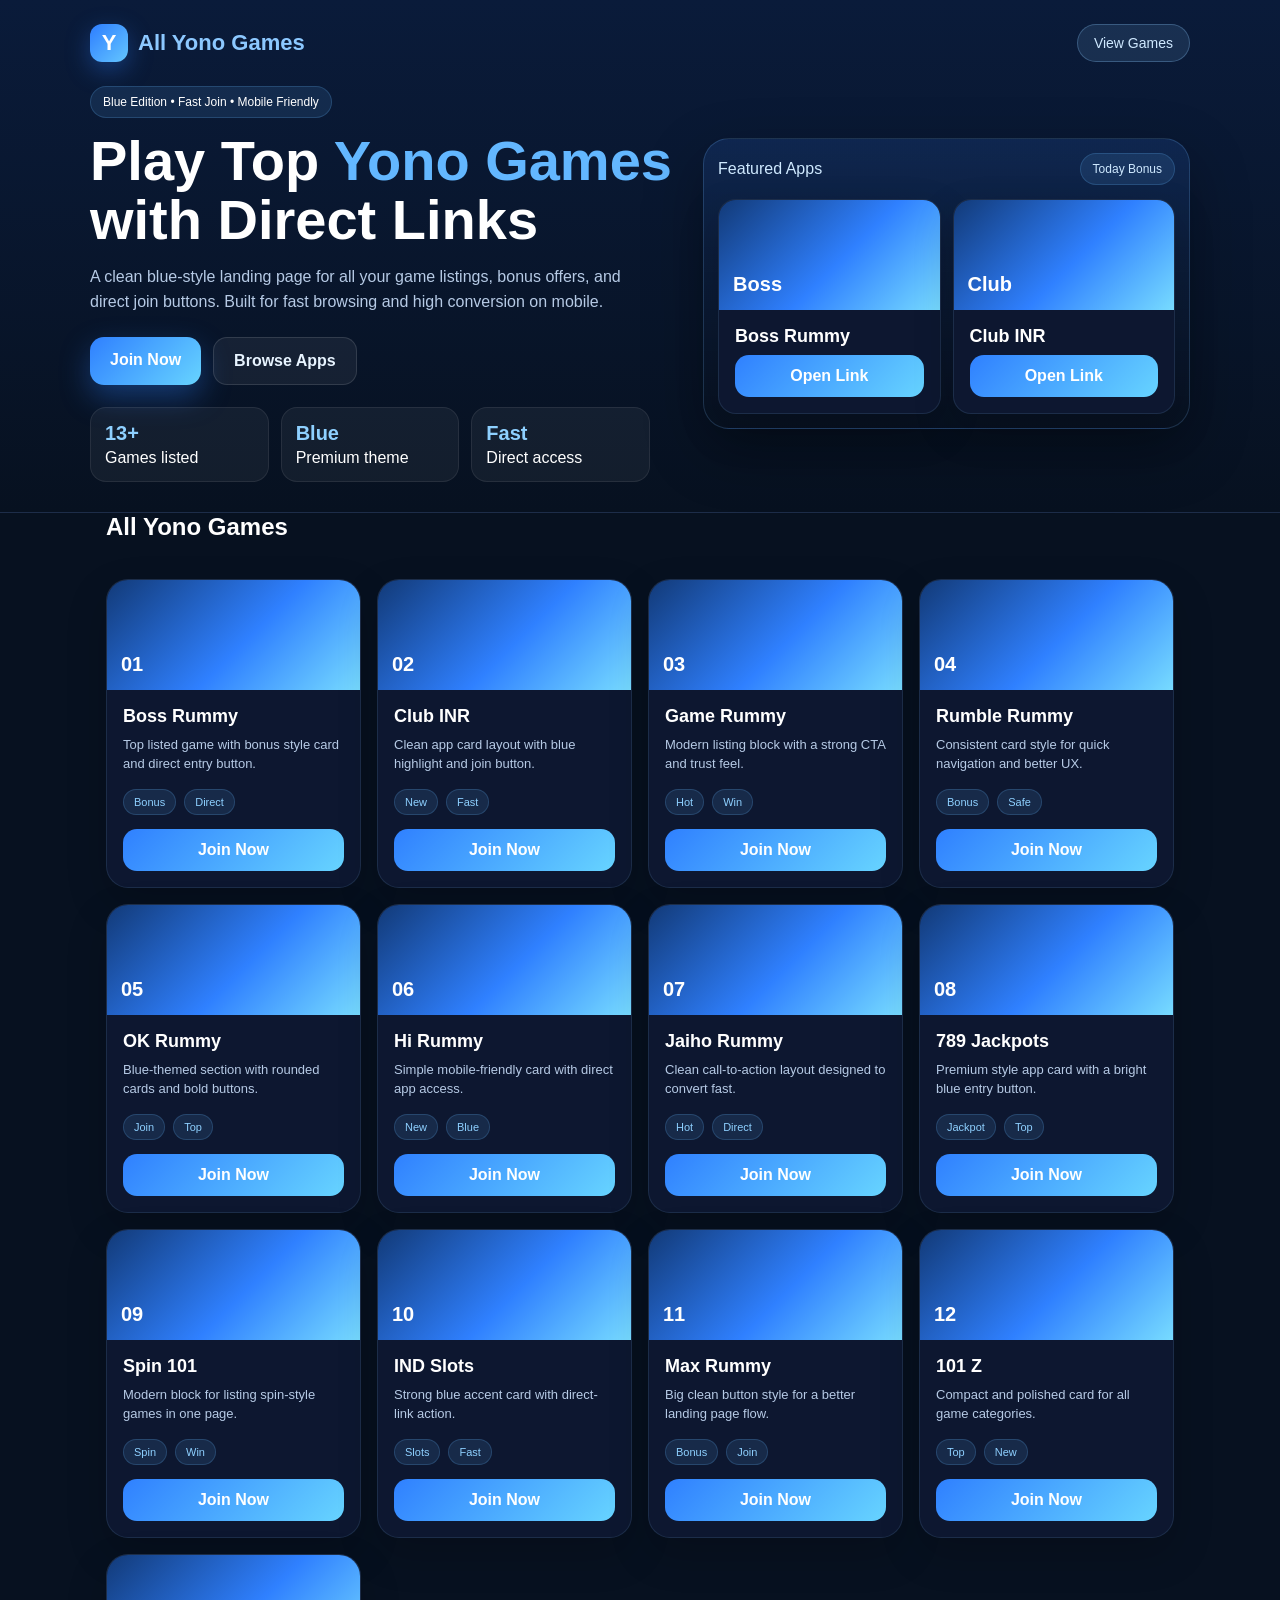
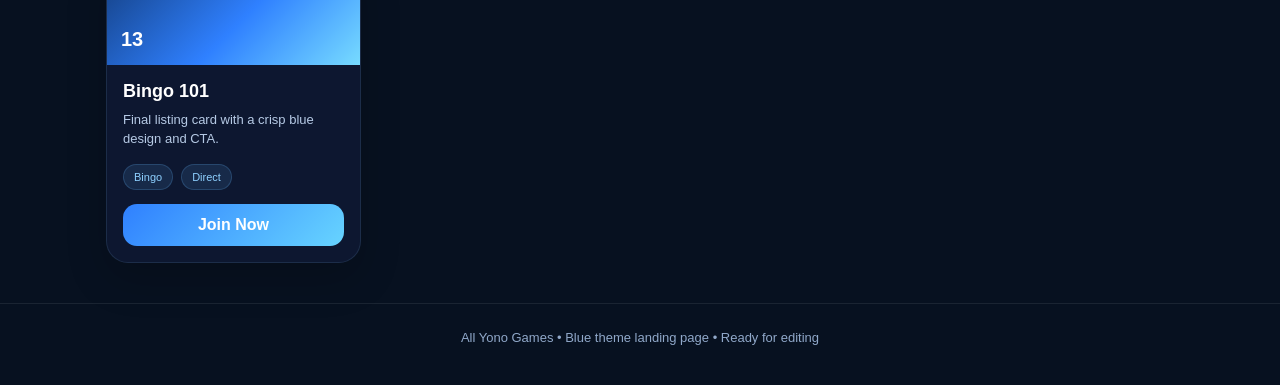
==== commit c29f8ed1: "Update print statement to show 'Goodbye World'" ====
--- a/index.html
+++ b/index.html
@@ -1,1106 +1,100 @@
 <!DOCTYPE html>
 <html lang="en">
 <head>
-  <meta charset="UTF-8">
-  <meta name="viewport" content="width=device-width, initial-scale=1.0">
-  <title>All Yono Games - ProSafe Green</title>
+  <meta charset="UTF-8" />
+  <meta name="viewport" content="width=device-width, initial-scale=1.0" />
+  <title>All Yono Games</title>
   <style>
-    * { box-sizing: border-box; margin: 0; padding: 0; font-family: -apple-system, BlinkMacSystemFont, "Segoe UI", Roboto, sans-serif; }
-    html { scroll-behavior: smooth; }
-    body { background: #f0faf4; color: #111827; min-height: 100vh; display: flex; flex-direction: column; overflow-x: hidden; }
-
-    /* Header - Green */
-    header {
-      background: #ffffff;
-      border-bottom: 2px solid #0d9f4f;
-      position: sticky;
-      top: 0;
-      z-index: 100;
-      box-shadow: 0 2px 8px rgba(13,159,79,0.1);
-    }
-    .nav-container {
-      max-width: 600px;
-      margin: 0 auto;
-      display: flex;
-      align-items: center;
-      justify-content: space-between;
-      padding: 8px 14px;
-    }
-    .nav-left-brand {
-      display: flex;
-      align-items: center;
-      gap: 8px;
-      text-decoration: none;
-    }
-    .logo-circle {
-      width: 38px;
-      height: 38px;
-      border-radius: 50%;
-      background: linear-gradient(135deg, #0d9f4f, #057a3a);
-      color: white;
-      display: flex;
-      align-items: center;
-      justify-content: center;
-      font-weight: 900;
-      font-size: 14px;
-    }
-    .site-brand-name {
-      font-size: 15px;
-      font-weight: 800;
-      color: #057a3a;
-      letter-spacing: -0.2px;
-    }
-    .menu-toggle-btn {
-      background: none;
-      border: none;
-      color: #0d9f4f;
-      font-size: 22px;
-      font-weight: bold;
-      cursor: pointer;
-      padding: 4px;
-    }
-
-    /* Sidebar */
-    .sidebar-panel {
-      position: fixed;
-      top: 0;
-      right: -280px;
-      width: 260px;
-      height: 100vh;
-      background: #ffffff;
-      box-shadow: -4px 0 20px rgba(0,0,0,0.1);
-      z-index: 200;
-      transition: right 0.25s linear;
-      padding: 20px;
-      border-left: 2px solid #0d9f4f;
-    }
-    .sidebar-header {
-      display: flex;
-      justify-content: space-between;
-      align-items: center;
-      margin-bottom: 20px;
-      border-bottom: 1px solid #e5e7eb;
-      padding-bottom: 10px;
-    }
-    .sidebar-title { font-size: 15px; font-weight: 700; color: #057a3a; text-transform: uppercase; }
-    .sidebar-close { background: none; border: none; color: #111; font-size: 24px; cursor: pointer; }
-    .sidebar-link {
-      display: block;
-      color: #374151;
-      font-size: 14px;
-      font-weight: 600;
-      text-decoration: none;
-      padding: 10px 12px;
-      border-radius: 8px;
-      margin-bottom: 8px;
-      background: #f0faf4;
-      border: 1px solid transparent;
-      cursor: pointer;
-      text-align: left;
-      width: 100%;
-    }
-    .sidebar-link:hover { background: #e8f5ee; border-color: #a7f3d0; color: #0d9f4f; }
-
-    main { flex: 1; width: 100%; max-width: 600px; margin: 0 auto; padding: 12px; }
-
-    /* Welcome */
-    .welcome-heading {
-      text-align: center;
-      font-size: 16px;
-      font-weight: 900;
-      text-transform: uppercase;
-      letter-spacing: 0.8px;
-      margin: 6px 0 12px 0;
-      color: #0d9f4f;
-    }
-
-    /* Search */
-    .search-box-wrapper { margin-bottom: 12px; }
-    .search-input-field {
-      width: 100%;
-      padding: 12px 14px;
-      background: #ffffff;
-      border: 1.5px solid #a7f3d0;
-      border-radius: 10px;
-      color: #111827;
-      font-size: 14px;
-      outline: none;
-    }
-    .search-input-field:focus { border-color: #0d9f4f; }
-
-    /* Promo strip */
-    .hero-promo-strip {
-      background: linear-gradient(135deg, #057a3a 0%, #0d9f4f 50%, #12b85c 100%);
-      border-radius: 12px;
-      padding: 12px 14px;
-      margin: 10px 0 14px 0;
-      display: flex;
-      align-items: center;
-      justify-content: space-between;
-      gap: 8px;
-      box-shadow: 0 4px 12px rgba(13,159,79,0.25);
-    }
-    .promo-left-flex { display: flex; align-items: center; gap: 10px; }
-    .promo-gift-badge {
-      background: #ffffff;
-      color: #0d9f4f;
-      font-size: 16px;
-      width: 34px;
-      height: 34px;
-      border-radius: 9px;
-      display: flex;
-      align-items: center;
-      justify-content: center;
-      flex-shrink: 0;
-    }
-    .promo-text-wrap { display: flex; flex-direction: column; }
-    .promo-main-title { font-size: 13px; font-weight: 800; color: #ffffff; }
-    .promo-sub-title { font-size: 10px; color: #d1fae5; font-weight: 600; }
-    .promo-get-btn {
-      background: #ffffff;
-      color: #0d9f4f;
-      font-size: 11px;
-      font-weight: 900;
-      padding: 8px 14px;
-      border-radius: 8px;
-      text-decoration: none;
-      text-transform: uppercase;
-      white-space: nowrap;
-    }
-
-    /* Featured VIP strips */
-    .vip-promo-strip {
-      background: linear-gradient(135deg, #ffffff 0%, #f0faf4 100%);
-      border: 1.5px solid #0d9f4f;
-      border-radius: 12px;
-      padding: 10px 12px;
-      margin-bottom: 10px;
-      display: flex;
-      align-items: center;
-      justify-content: space-between;
-      box-shadow: 0 2px 8px rgba(13,159,79,0.08);
-    }
-    .vip-left { display: flex; align-items: center; gap: 10px; }
-    .vip-icon {
-      width: 48px;
-      height: 48px;
-      border-radius: 10px;
-      background: linear-gradient(135deg, #0d9f4f, #057a3a);
-      color: white;
-      display: flex;
-      align-items: center;
-      justify-content: center;
-      font-weight: 900;
-      font-size: 11px;
-      text-align: center;
-      line-height: 1.1;
-      flex-shrink: 0;
-    }
-    .vip-meta { display: flex; flex-direction: column; }
-    .vip-badges { display: flex; align-items: center; gap: 4px; margin-bottom: 2px; }
-    .new-badge {
-      background: #dc2626;
-      color: white;
-      font-size: 9px;
-      font-weight: 900;
-      padding: 2px 6px;
-      border-radius: 4px;
-      text-transform: uppercase;
-    }
-    .bind-badge {
-      font-size: 10px;
-      color: #dc2626;
-      font-weight: 800;
-    }
-    .vip-title { font-weight: 800; color: #057a3a; font-size: 15px; }
-    .get-apk-btn {
-      background: #0d9f4f;
-      color: white;
-      text-decoration: none;
-      font-weight: 800;
-      text-transform: uppercase;
-      padding: 8px 14px;
-      font-size: 11px;
-      border-radius: 6px;
-      white-space: nowrap;
-    }
-
-    /* Game grid */
-    .section-label {
-      font-size: 14px;
-      font-weight: 800;
-      color: #057a3a;
-      margin: 16px 0 10px;
-      text-transform: uppercase;
-      letter-spacing: 0.5px;
-    }
-    .game-display-grid {
-      display: grid;
-      grid-template-columns: repeat(3, 1fr);
-      gap: 10px;
-      margin-bottom: 16px;
-    }
-    .game-card-node {
-      background: #ffffff;
-      border: 1px solid #d1fae5;
-      border-radius: 14px;
-      padding: 12px 6px;
-      text-align: center;
-      display: flex;
-      flex-direction: column;
-      align-items: center;
-      justify-content: space-between;
-      box-shadow: 0 2px 6px rgba(0,0,0,0.03);
-    }
-    .game-app-icon {
-      width: 58px;
-      height: 58px;
-      border-radius: 14px;
-      background: linear-gradient(135deg, #0d9f4f, #057a3a);
-      color: white;
-      display: flex;
-      align-items: center;
-      justify-content: center;
-      font-weight: 900;
-      font-size: 11px;
-      text-align: center;
-      line-height: 1.15;
-    }
-    .game-app-name {
-      font-size: 11.5px;
-      font-weight: 700;
-      color: #1f2937;
-      margin-top: 8px;
-      height: 30px;
-      display: -webkit-box;
-      -webkit-line-clamp: 2;
-      -webkit-box-orient: vertical;
-      overflow: hidden;
-      line-height: 1.25;
-    }
-    .game-download-btn {
-      display: inline-block;
-      width: 90%;
-      background: #0d9f4f;
-      color: #ffffff;
-      font-size: 10.5px;
-      font-weight: 800;
-      text-transform: uppercase;
-      text-decoration: none;
-      padding: 7px 0;
-      border-radius: 6px;
-      margin-top: 8px;
-    }
-
-    /* Legal card */
-    .legal-display-card {
-      background: #ffffff;
-      border-radius: 12px;
-      padding: 16px;
-      margin: 12px 0;
-      border: 2px solid #0d9f4f;
-      display: none;
-      box-shadow: 0 4px 12px rgba(0,0,0,0.05);
-    }
-    .legal-card-title {
-      font-size: 16px;
-      font-weight: 800;
-      color: #057a3a;
-      margin-bottom: 10px;
-      border-bottom: 1px solid #e5e7eb;
-      padding-bottom: 6px;
-      display: flex;
-      justify-content: space-between;
-      align-items: center;
-    }
-    .legal-close-btn {
-      background: #ef4444;
-      color: white;
-      border: none;
-      padding: 3px 10px;
-      font-size: 11px;
-      font-weight: 700;
-      border-radius: 4px;
-      cursor: pointer;
-    }
-    .legal-card-body {
-      font-size: 13px;
-      color: #374151;
-      line-height: 1.55;
-      text-align: justify;
-      white-space: pre-line;
-    }
-
-    /* Guide + Disclaimer */
-    .custom-guide-section {
-      background: #ffffff;
-      border: 1.5px solid #0d9f4f;
-      border-radius: 16px;
-      padding: 18px 14px;
-      margin: 18px 0 14px 0;
-      box-shadow: 0 4px 12px rgba(0,0,0,0.03);
-      text-align: center;
-    }
-    .guide-badge {
-      display: inline-block;
-      background: #e8f5ee;
-      color: #0d9f4f;
-      font-size: 11px;
-      font-weight: 800;
-      padding: 4px 12px;
-      border-radius: 20px;
-      text-transform: uppercase;
-      letter-spacing: 0.6px;
-      border: 1px solid #a7f3d0;
-      margin-bottom: 8px;
-    }
-    .guide-title {
-      font-size: 18px;
-      font-weight: 800;
-      color: #057a3a;
-      margin-bottom: 6px;
-    }
-    .guide-subtitle {
-      font-size: 13px;
-      color: #4b5563;
-      margin-bottom: 14px;
-    }
-    .guide-card-box {
-      background: #f0faf4;
-      border: 1px solid #d1fae5;
-      border-radius: 12px;
-      padding: 14px;
-      text-align: left;
-    }
-    .guide-tabs-container {
-      display: flex;
-      gap: 8px;
-      overflow-x: auto;
-      padding-bottom: 10px;
-      margin-bottom: 10px;
-      scrollbar-width: none;
-    }
-    .guide-tabs-container::-webkit-scrollbar { display: none; }
-    .guide-tab-btn {
-      background: #ffffff;
-      color: #334155;
-      border: 1px solid #d1fae5;
-      padding: 8px 12px;
-      border-radius: 10px;
-      font-size: 12px;
-      font-weight: 700;
-      cursor: pointer;
-      white-space: nowrap;
-      flex-shrink: 0;
-    }
-    .guide-tab-btn.active {
-      background: #0d9f4f;
-      color: #ffffff;
-      border-color: #0d9f4f;
-    }
-    .guide-tab-content {
-      display: none;
-      font-size: 13px;
-      color: #334155;
-      line-height: 1.55;
-    }
-    .guide-tab-content.active { display: block; }
-
-    .custom-disclaimer-box {
-      background: #ffffff;
-      border: 1.5px solid #0d9f4f;
-      border-radius: 14px;
-      padding: 16px;
-      margin: 14px 0 18px 0;
-    }
-    .disclaimer-header {
-      display: flex;
-      align-items: center;
-      gap: 8px;
-      font-size: 15px;
-      font-weight: 800;
-      color: #057a3a;
-      margin-bottom: 8px;
-    }
-    .disclaimer-icon-frame {
-      background: #0d9f4f;
-      color: #ffffff;
-      width: 22px;
-      height: 22px;
-      border-radius: 6px;
-      display: inline-flex;
-      align-items: center;
-      justify-content: center;
-      font-size: 12px;
-    }
-    .disclaimer-text {
-      font-size: 12.5px;
-      color: #475569;
-      line-height: 1.55;
-      text-align: left;
-    }
-
-    /* Footer */
-    footer {
-      background: #ffffff;
-      border-top: 1px solid #d1fae5;
-      padding: 16px 14px;
-      text-align: center;
-      width: 100%;
-    }
-    .footer-legal-nav {
-      display: flex;
-      justify-content: center;
-      gap: 14px;
-      margin-bottom: 10px;
-      flex-wrap: wrap;
-    }
-    .footer-legal-btn {
-      background: none;
-      border: none;
-      color: #0d9f4f;
-      font-size: 12px;
-      font-weight: 700;
-      cursor: pointer;
-      text-decoration: underline;
-    }
-    .footer-text {
-      font-size: 11.5px;
-      color: #4b5563;
-      font-weight: 500;
-    }
-
-    /* Floating buttons */
-    .back-to-top-btn {
-      position: fixed;
-      bottom: 80px;
-      right: 16px;
-      width: 42px;
-      height: 42px;
-      background: #ffffff;
-      border: 1.5px solid #0d9f4f;
-      border-radius: 50%;
-      display: none;
-      align-items: center;
-      justify-content: center;
-      box-shadow: 0 2px 8px rgba(0,0,0,0.08);
-      cursor: pointer;
-      z-index: 150;
-      color: #0d9f4f;
-      font-size: 18px;
-      font-weight: 700;
-    }
-    .telegram-float-anchor {
-      position: fixed;
-      bottom: 20px;
-      right: 16px;
-      width: 48px;
-      height: 48px;
-      background: #0d9f4f;
-      border-radius: 50%;
-      display: flex;
-      align-items: center;
-      justify-content: center;
-      box-shadow: 0 4px 14px rgba(13,159,79,0.35);
-      z-index: 150;
-      text-decoration: none;
-      color: white;
-      font-size: 22px;
-    }
-
-    /* Toast */
-    #win-notification-toast {
-      position: fixed;
-      top: 70px;
-      right: -320px;
-      background: linear-gradient(90deg, #064e3b 0%, #057a3a 100%);
-      color: #ffffff;
-      padding: 10px 14px;
-      border-radius: 12px;
-      display: flex;
-      align-items: center;
-      gap: 12px;
-      box-shadow: 0 10px 25px -5px rgba(0,0,0,0.3);
-      z-index: 1000;
-      transition: right 0.4s cubic-bezier(0.175, 0.885, 0.32, 1.275);
-      width: 280px;
-    }
-    .toast-game-avatar {
-      width: 42px;
-      height: 42px;
-      border-radius: 10px;
-      background: #0d9f4f;
-      display: flex;
-      align-items: center;
-      justify-content: center;
-      font-weight: 900;
-      font-size: 11px;
-      color: white;
-      flex-shrink: 0;
-    }
-    .toast-meta-content { flex: 1; font-size: 12px; line-height: 1.4; position: relative; padding-right: 14px; }
-    .toast-user-string { font-weight: 800; color: #fbbf24; }
-    .toast-uid-string { color: #a7f3d0; font-size: 11px; }
-    .toast-amount-string { color: #4ade80; font-weight: 800; font-size: 13px; }
-    .toast-dismiss-chokadi {
-      position: absolute;
-      top: -2px;
-      right: -6px;
-      background: none;
-      border: none;
-      color: #a7f3d0;
-      font-size: 14px;
-      font-weight: 700;
-      cursor: pointer;
-    }
+    *{box-sizing:border-box;margin:0;padding:0}
+    body{font-family:Arial,Helvetica,sans-serif;background:#071120;color:#fff}
+    a{text-decoration:none;color:inherit}
+    .hero{background:linear-gradient(180deg,#0a1b3a 0%,#071120 100%);padding:24px 16px 30px;border-bottom:1px solid rgba(255,255,255,.08)}
+    .brand{display:flex;align-items:center;justify-content:space-between;max-width:1100px;margin:0 auto 24px}
+    .logo{display:flex;align-items:center;gap:10px;font-weight:700;font-size:22px;color:#8cc8ff}
+    .logo-badge{width:38px;height:38px;border-radius:12px;background:linear-gradient(135deg,#2d7dff,#64c6ff);display:grid;place-items:center;color:#fff;font-weight:800;box-shadow:0 8px 24px rgba(45,125,255,.35)}
+    .nav-btn{padding:10px 16px;border-radius:999px;background:rgba(140,200,255,.12);border:1px solid rgba(140,200,255,.28);color:#cfe9ff;font-size:14px}
+    .hero-grid{max-width:1100px;margin:0 auto;display:grid;grid-template-columns:1.1fr .9fr;gap:18px;align-items:center}
+    .headline{font-size:clamp(32px,5vw,56px);line-height:1.05;margin-bottom:14px}
+    .headline span{color:#63b7ff}
+    .sub{font-size:16px;line-height:1.6;color:#b6cae5;max-width:560px;margin-bottom:22px}
+    .cta-row{display:flex;flex-wrap:wrap;gap:12px}
+    .cta{padding:14px 20px;border-radius:14px;font-weight:700}
+    .cta.primary{background:linear-gradient(135deg,#2f80ff,#67d4ff);color:#fff;box-shadow:0 12px 30px rgba(47,128,255,.35)}
+    .cta.secondary{background:rgba(255,255,255,.06);border:1px solid rgba(255,255,255,.12);color:#e8f4ff}
+    .stats{display:grid;grid-template-columns:repeat(3,1fr);gap:12px;margin-top:22px;max-width:560px}
+    .stat{padding:14px;border-radius:16px;background:rgba(255,255,255,.05);border:1px solid rgba(255,255,255,.08)}
+    .stat b{display:block;font-size:20px;color:#8ed0ff;margin-bottom:4px}
+    .mock{padding:14px;border-radius:26px;background:linear-gradient(180deg,rgba(33,82,165,.25),rgba(8,17,32,.8));border:1px solid rgba(123,190,255,.2);box-shadow:0 22px 60px rgba(0,0,0,.3)}
+    .mock-top{display:flex;justify-content:space-between;align-items:center;margin-bottom:14px;color:#cfe9ff}
+    .pill{padding:8px 12px;border-radius:999px;background:rgba(99,183,255,.12);border:1px solid rgba(99,183,255,.2);font-size:12px}
+    .card-grid{max-width:1100px;margin:0 auto;padding:26px 16px 40px;display:grid;grid-template-columns:repeat(4,1fr);gap:16px}
+    .card{background:#0d1730;border:1px solid rgba(140,200,255,.12);border-radius:22px;overflow:hidden;box-shadow:0 16px 40px rgba(0,0,0,.18)}
+    .thumb{height:110px;background:linear-gradient(135deg,#123a78,#2f80ff 55%,#77dbff);display:flex;align-items:end;padding:14px;font-size:20px;font-weight:800}
+    .card-body{padding:16px}
+    .card h3{font-size:18px;margin-bottom:8px;color:#fff}
+    .card p{font-size:13px;line-height:1.5;color:#b6cae5;margin-bottom:14px;min-height:40px}
+    .badge-row{display:flex;flex-wrap:wrap;gap:8px;margin-bottom:14px}
+    .badge{font-size:11px;padding:6px 10px;border-radius:999px;background:rgba(99,183,255,.12);color:#8ed0ff;border:1px solid rgba(99,183,255,.2)}
+    .btn{display:block;text-align:center;padding:12px 14px;border-radius:14px;background:linear-gradient(135deg,#2f80ff,#67d4ff);font-weight:700;color:#fff}
+    .section-title{max-width:1100px;margin:0 auto;padding:0 16px 12px;font-size:24px;color:#fff}
+    .footer{padding:26px 16px 40px;border-top:1px solid rgba(255,255,255,.08);color:#90a8c9;text-align:center;font-size:13px}
+    @media (max-width: 980px){.hero-grid,.card-grid{grid-template-columns:1fr 1fr}.stats{grid-template-columns:1fr}.brand{flex-direction:column;align-items:flex-start;gap:12px}}
+    @media (max-width: 640px){.hero-grid,.card-grid{grid-template-columns:1fr}.headline{font-size:34px}.sub{font-size:15px}}
   </style>
 </head>
 <body>
-
-  <header>
-    <div class="nav-container">
-      <a href="#" class="nav-left-brand" onclick="scrollToTop(); return false;">
-        <div class="logo-circle">PS</div>
-        <h1 class="site-brand-name">PROSAFEYONOGAME</h1>
-      </a>
-      <button class="menu-toggle-btn" onclick="toggleSidebarMenu()">☰</button>
+  <section class="hero">
+    <div class="brand">
+      <div class="logo"><div class="logo-badge">Y</div> All Yono Games</div>
+      <a class="nav-btn" href="#games">View Games</a>
     </div>
-  </header>
-
-  <!-- Sidebar -->
-  <nav class="sidebar-panel" id="sidebarPanel">
-    <div class="sidebar-header">
-      <span class="sidebar-title">Menu Options</span>
-      <button class="sidebar-close" onclick="toggleSidebarMenu()">&times;</button>
-    </div>
-    <button class="sidebar-link" onclick="handleLegalDisplay('home')">🏡 Home Dashboard</button>
-    <a href="https://t.me/invitnew" target="_blank" class="sidebar-link">📢 Telegram Channel</a>
-    <button class="sidebar-link" onclick="handleLegalDisplay('privacy')">🛡️ Privacy Policy</button>
-    <button class="sidebar-link" onclick="handleLegalDisplay('terms')">📄 Terms & Conditions</button>
-    <button class="sidebar-link" onclick="handleLegalDisplay('disclaimer')">🌐 Disclaimer Portal</button>
-  </nav>
-
-  <main>
-    <!-- Legal popup -->
-    <div class="legal-display-card" id="legalDisplayCard">
-      <div class="legal-card-title">
-        <span id="legalTabTitle">Document Title</span>
-        <button class="legal-close-btn" onclick="closeLegalCard()">Close ✕</button>
-      </div>
-      <div class="legal-card-body" id="legalTabBody"></div>
-    </div>
-
-    <h2 class="welcome-heading">WELCOME TO PROSAFEYONOGAME</h2>
-
-    <div class="search-box-wrapper">
-      <input type="text" class="search-input-field" id="gameSearchInput" placeholder="Search premium games here..." onkeyup="filterGameGridList()">
-    </div>
-
-    <!-- Promo strip -->
-    <div class="hero-promo-strip">
-      <div class="promo-left-flex">
-        <div class="promo-gift-badge">🎁</div>
-        <div class="promo-text-wrap">
-          <span class="promo-main-title">Daily Fresh Promo Codes</span>
-          <span class="promo-sub-title">Claim today's active bonus code</span>
+    <div class="hero-grid">
+      <div>
+        <div class="pill" style="display:inline-block;margin-bottom:14px;">Blue Edition • Fast Join • Mobile Friendly</div>
+        <h1 class="headline">Play Top <span>Yono Games</span> with Direct Links</h1>
+        <p class="sub">A clean blue-style landing page for all your game listings, bonus offers, and direct join buttons. Built for fast browsing and high conversion on mobile.</p>
+        <div class="cta-row">
+          <a class="cta primary" href="#games">Join Now</a>
+          <a class="cta secondary" href="#games">Browse Apps</a>
+        </div>
+        <div class="stats">
+          <div class="stat"><b>13+</b> Games listed</div>
+          <div class="stat"><b>Blue</b> Premium theme</div>
+          <div class="stat"><b>Fast</b> Direct access</div>
         </div>
       </div>
-      <a href="promo-code.html" class="promo-get-btn">GET CODE</a>
-    </div>
-
-    <!-- Featured VIP -->
-    <div class="vip-promo-strip search-item" data-name="max rummy">
-      <div class="vip-left">
-        <div class="vip-icon">MAX<br>RUMMY</div>
-        <div class="vip-meta">
-          <div class="vip-badges">
-            <span class="new-badge">⚡ NEW</span>
-            <span class="bind-badge">🚀 BIND BONUS ACTIVE</span>
+      <div class="mock">
+        <div class="mock-top"><span>Featured Apps</span><span class="pill">Today Bonus</span></div>
+        <div style="display:grid;grid-template-columns:1fr 1fr;gap:12px">
+          <div class="card" style="border-radius:18px">
+            <div class="thumb">Boss</div>
+            <div class="card-body"><h3>Boss Rummy</h3><a class="btn" href="#">Open Link</a></div>
           </div>
-          <span class="vip-title">Max Rummy</span>
+          <div class="card" style="border-radius:18px">
+            <div class="thumb">Club</div>
+            <div class="card-body"><h3>Club INR</h3><a class="btn" href="#">Open Link</a></div>
+          </div>
         </div>
       </div>
-      <a href="max-rummy.html" class="get-apk-btn">GET APK</a>
     </div>
+  </section>
 
-    <div class="vip-promo-strip search-item" data-name="dhan game">
-      <div class="vip-left">
-        <div class="vip-icon">DHAN<br>GAME</div>
-        <div class="vip-meta">
-          <div class="vip-badges">
-            <span class="new-badge">⚡ NEW</span>
-            <span class="bind-badge">🚀 BIND BONUS ACTIVE</span>
-          </div>
-          <span class="vip-title">Dhan Game</span>
-        </div>
-      </div>
-      <a href="dhan-game.html" class="get-apk-btn">GET APK</a>
-    </div>
-
-    <div class="vip-promo-strip search-item" data-name="win rummy">
-      <div class="vip-left">
-        <div class="vip-icon">WIN<br>RUMMY</div>
-        <div class="vip-meta">
-          <div class="vip-badges">
-            <span class="new-badge">⚡ NEW</span>
-            <span class="bind-badge">🚀 BIND BONUS ACTIVE</span>
-          </div>
-          <span class="vip-title">Win Rummy</span>
-        </div>
-      </div>
-      <a href="win-rummy.html" class="get-apk-btn">GET APK</a>
-    </div>
-
-    <!-- All Games Grid -->
-    <div class="section-label">All Premium Games</div>
-    <div class="game-display-grid" id="gameGrid">
-
-      <div class="game-card-node search-item" data-name="max rummy">
-        <div class="game-app-icon">MAX<br>RUMMY</div>
-        <div class="game-app-name">Max Rummy</div>
-        <a href="max-rummy.html" class="game-download-btn">Download</a>
-      </div>
-
-      <div class="game-card-node search-item" data-name="dhan game">
-        <div class="game-app-icon">DHAN<br>GAME</div>
-        <div class="game-app-name">Dhan Game</div>
-        <a href="dhan-game.html" class="game-download-btn">Download</a>
-      </div>
-
-      <div class="game-card-node search-item" data-name="win rummy">
-        <div class="game-app-icon">WIN<br>RUMMY</div>
-        <div class="game-app-name">Win Rummy</div>
-        <a href="win-rummy.html" class="game-download-btn">Download</a>
-      </div>
-
-      <div class="game-card-node search-item" data-name="yono rummy">
-        <div class="game-app-icon">YONO<br>RUMMY</div>
-        <div class="game-app-name">Yono Rummy</div>
-        <a href="yono-rummy.html" class="game-download-btn">Download</a>
-      </div>
-
-      <div class="game-card-node search-item" data-name="spin 777">
-        <div class="game-app-icon">SPIN<br>777</div>
-        <div class="game-app-name">Spin 777</div>
-        <a href="spin-777.html" class="game-download-btn">Download</a>
-      </div>
-
-      <div class="game-card-node search-item" data-name="spin crush">
-        <div class="game-app-icon">SPIN<br>CRUSH</div>
-        <div class="game-app-name">Spin Crush</div>
-        <a href="spin-crush.html" class="game-download-btn">Download</a>
-      </div>
-
-      <div class="game-card-node search-item" data-name="567 slots">
-        <div class="game-app-icon">567<br>SLOTS</div>
-        <div class="game-app-name">567 Slots</div>
-        <a href="567-slots.html" class="game-download-btn">Download</a>
-      </div>
-
-      <div class="game-card-node search-item" data-name="ind rummy">
-        <div class="game-app-icon">IND<br>RUMMY</div>
-        <div class="game-app-name">IND Rummy</div>
-        <a href="ind-rummy.html" class="game-download-btn">Download</a>
-      </div>
-
-      <div class="game-card-node search-item" data-name="inr rummy">
-        <div class="game-app-icon">INR<br>RUMMY</div>
-        <div class="game-app-name">INR Rummy</div>
-        <a href="inr-rummy.html" class="game-download-btn">Download</a>
-      </div>
-
-      <div class="game-card-node search-item" data-name="jaiho 91">
-        <div class="game-app-icon">JAIHO<br>91</div>
-        <div class="game-app-name">Jaiho 91</div>
-        <a href="jaiho-91.html" class="game-download-btn">Download</a>
-      </div>
-
-      <div class="game-card-node search-item" data-name="bingo 101">
-        <div class="game-app-icon">BINGO<br>101</div>
-        <div class="game-app-name">Bingo 101</div>
-        <a href="bingo-101.html" class="game-download-btn">Download</a>
-      </div>
-
-      <div class="game-card-node search-item" data-name="101z">
-        <div class="game-app-icon">101Z</div>
-        <div class="game-app-name">101Z</div>
-        <a href="101-z.html" class="game-download-btn">Download</a>
-      </div>
-
-      <div class="game-card-node search-item" data-name="ind slots">
-        <div class="game-app-icon">IND<br>SLOTS</div>
-        <div class="game-app-name">IND Slots</div>
-        <a href="ind-slots.html" class="game-download-btn">Download</a>
-      </div>
-
-      <div class="game-card-node search-item" data-name="spin 101">
-        <div class="game-app-icon">SPIN<br>101</div>
-        <div class="game-app-name">Spin 101</div>
-        <a href="spin-101.html" class="game-download-btn">Download</a>
-      </div>
-
-      <div class="game-card-node search-item" data-name="ind club">
-        <div class="game-app-icon">IND<br>CLUB</div>
-        <div class="game-app-name">Ind Club</div>
-        <a href="ind-club.html" class="game-download-btn">Download</a>
-      </div>
-
-      <div class="game-card-node search-item" data-name="789 jackpot">
-        <div class="game-app-icon">789<br>JACKPOT</div>
-        <div class="game-app-name">789 Jackpot</div>
-        <a href="789-jackpots.html" class="game-download-btn">Download</a>
-      </div>
-
-      <div class="game-card-node search-item" data-name="jaiho rummy">
-        <div class="game-app-icon">JAIHO<br>RUMMY</div>
-        <div class="game-app-name">Jaiho Rummy</div>
-        <a href="jaiho-rummy.html" class="game-download-btn">Download</a>
-      </div>
-
-      <div class="game-card-node search-item" data-name="hi rummy">
-        <div class="game-app-icon">HI<br>RUMMY</div>
-        <div class="game-app-name">Hi Rummy</div>
-        <a href="hi-rummy.html" class="game-download-btn">Download</a>
-      </div>
-
-      <div class="game-card-node search-item" data-name="gogo rummy">
-        <div class="game-app-icon">GOGO<br>RUMMY</div>
-        <div class="game-app-name">Gogo Rummy</div>
-        <a href="gogo-rummy.html" class="game-download-btn">Download</a>
-      </div>
-
-      <div class="game-card-node search-item" data-name="boss rummy">
-        <div class="game-app-icon">BOSS<br>RUMMY</div>
-        <div class="game-app-name">Boss Rummy</div>
-        <a href="boss-rummy.html" class="game-download-btn">Download</a>
-      </div>
-
-      <div class="game-card-node search-item" data-name="club inr">
-        <div class="game-app-icon">CLUB<br>INR</div>
-        <div class="game-app-name">Club INR</div>
-        <a href="club-inr.html" class="game-download-btn">Download</a>
-      </div>
-
-      <div class="game-card-node search-item" data-name="game rummy">
-        <div class="game-app-icon">GAME<br>RUMMY</div>
-        <div class="game-app-name">Game Rummy</div>
-        <a href="game-rummy.html" class="game-download-btn">Download</a>
-      </div>
-
-      <div class="game-card-node search-item" data-name="rumble rummy">
-        <div class="game-app-icon">RUMBLE<br>RUMMY</div>
-        <div class="game-app-name">Rumble Rummy</div>
-        <a href="rumble-rummy.html" class="game-download-btn">Download</a>
-      </div>
-
-      <div class="game-card-node search-item" data-name="ok rummy">
-        <div class="game-app-icon">OK<br>RUMMY</div>
-        <div class="game-app-name">OK Rummy</div>
-        <a href="ok-rummy.html" class="game-download-btn">Download</a>
-      </div>
-
-      <div class="game-card-node search-item" data-name="spin gold">
-        <div class="game-app-icon">SPIN<br>GOLD</div>
-        <div class="game-app-name">Spin Gold</div>
-        <a href="spin-gold.html" class="game-download-btn">Download</a>
-      </div>
-
-      <div class="game-card-node search-item" data-name="bet 213">
-        <div class="game-app-icon">BET<br>213</div>
-        <div class="game-app-name">Bet 213</div>
-        <a href="bet-213.html" class="game-download-btn">Download</a>
-      </div>
-
-      <div class="game-card-node search-item" data-name="slots winner">
-        <div class="game-app-icon">SLOTS<br>WINNER</div>
-        <div class="game-app-name">Slots Winner</div>
-        <a href="slots-winner.html" class="game-download-btn">Download</a>
-      </div>
-
-      <div class="game-card-node search-item" data-name="neta vip">
-        <div class="game-app-icon">NETA<br>VIP</div>
-        <div class="game-app-name">Neta VIP</div>
-        <a href="neta-vip.html" class="game-download-btn">Download</a>
-      </div>
-
-      <div class="game-card-node search-item" data-name="mbm bet">
-        <div class="game-app-icon">MBM<br>BET</div>
-        <div class="game-app-name">MBM Bet</div>
-        <a href="mbm-bet.html" class="game-download-btn">Download</a>
-      </div>
-
-      <div class="game-card-node search-item" data-name="jaiho win">
-        <div class="game-app-icon">JAIHO<br>WIN</div>
-        <div class="game-app-name">Jaiho Win</div>
-        <a href="jaiho-win.html" class="game-download-btn">Download</a>
-      </div>
-
-      <div class="game-card-node search-item" data-name="abc rummy">
-        <div class="game-app-icon">ABC<br>RUMMY</div>
-        <div class="game-app-name">ABC Rummy</div>
-        <a href="abc-rummy.html" class="game-download-btn">Download</a>
-      </div>
-
-      <div class="game-card-node search-item" data-name="yono vip">
-        <div class="game-app-icon">YONO<br>VIP</div>
-        <div class="game-app-name">Yono VIP</div>
-        <a href="yono-vip.html" class="game-download-btn">Download</a>
-      </div>
-
-      <div class="game-card-node search-item" data-name="rummy 77">
-        <div class="game-app-icon">RUMMY<br>77</div>
-        <div class="game-app-name">Rummy 77</div>
-        <a href="rummy-77.html" class="game-download-btn">Download</a>
-      </div>
-
-      <div class="game-card-node search-item" data-name="yono 777">
-        <div class="game-app-icon">YONO<br>777</div>
-        <div class="game-app-name">Yono 777</div>
-        <a href="yono-777.html" class="game-download-btn">Download</a>
-      </div>
-
-      <div class="game-card-node search-item" data-name="slots spin">
-        <div class="game-app-icon">SLOTS<br>SPIN</div>
-        <div class="game-app-name">Slots Spin</div>
-        <a href="slots-spin.html" class="game-download-btn">Download</a>
-      </div>
-
-      <div class="game-card-node search-item" data-name="jaiho arcade">
-        <div class="game-app-icon">JAIHO<br>ARCADE</div>
-        <div class="game-app-name">Jaiho Arcade</div>
-        <a href="jaiho-arcade.html" class="game-download-btn">Download</a>
-      </div>
-
-      <div class="game-card-node search-item" data-name="jaiho spin">
-        <div class="game-app-icon">JAIHO<br>SPIN</div>
-        <div class="game-app-name">Jaiho Spin</div>
-        <a href="jaiho-spin.html" class="game-download-btn">Download</a>
-      </div>
-
-      <div class="game-card-node search-item" data-name="rummy ludo">
-        <div class="game-app-icon">RUMMY<br>LUDO</div>
-        <div class="game-app-name">Rummy Ludo</div>
-        <a href="rummy-ludo.html" class="game-download-btn">Download</a>
-      </div>
-
-      <div class="game-card-node search-item" data-name="maha game">
-        <div class="game-app-icon">MAHA<br>GAME</div>
-        <div class="game-app-name">Maha Game</div>
-        <a href="maha-game.html" class="game-download-btn">Download</a>
-      </div>
-
-      <div class="game-card-node search-item" data-name="yes spin">
-        <div class="game-app-icon">YES<br>SPIN</div>
-        <div class="game-app-name">Yes Spin</div>
-        <a href="yes-spin.html" class="game-download-btn">Download</a>
-      </div>
-
-      <div class="game-card-node search-item" data-name="yono slots">
-        <div class="game-app-icon">YONO<br>SLOTS</div>
-        <div class="game-app-name">Yono Slots</div>
-        <a href="yono-slots-game.html" class="game-download-btn">Download</a>
-      </div>
-
-      <div class="game-card-node search-item" data-name="rummy 888">
-        <div class="game-app-icon">RUMMY<br>888</div>
-        <div class="game-app-name">Rummy 888</div>
-        <a href="rummy-888.html" class="game-download-btn">Download</a>
-      </div>
-
-      <div class="game-card-node search-item" data-name="jaiho slots">
-        <div class="game-app-icon">JAIHO<br>SLOTS</div>
-        <div class="game-app-name">Jaiho Slots</div>
-        <a href="jaiho-slots.html" class="game-download-btn">Download</a>
-      </div>
-
-      <div class="game-card-node search-item" data-name="yono games">
-        <div class="game-app-icon">YONO<br>GAMES</div>
-        <div class="game-app-name">Yono Games</div>
-        <a href="yono-games.html" class="game-download-btn">Download</a>
-      </div>
-
-      <div class="game-card-node search-item" data-name="top rummy">
-        <div class="game-app-icon">TOP<br>RUMMY</div>
-        <div class="game-app-name">Top Rummy</div>
-        <a href="top-rummy.html" class="game-download-btn">Download</a>
-      </div>
-
-      <div class="game-card-node search-item" data-name="spin winner">
-        <div class="game-app-icon">SPIN<br>WINNER</div>
-        <div class="game-app-name">Spin Winner</div>
-        <a href="spin-winner.html" class="game-download-btn">Download</a>
-      </div>
-
-      <div class="game-card-node search-item" data-name="joy rummy">
-        <div class="game-app-icon">JOY<br>RUMMY</div>
-        <div class="game-app-name">Joy Rummy</div>
-        <a href="joy-rummy.html" class="game-download-btn">Download</a>
-      </div>
-
-      <div class="game-card-node search-item" data-name="love rummy">
-        <div class="game-app-icon">LOVE<br>RUMMY</div>
-        <div class="game-app-name">Love Rummy</div>
-        <a href="love-rummy.html" class="game-download-btn">Download</a>
-      </div>
-
-    </div>
-
-    <!-- Player Guide -->
-    <section class="custom-guide-section">
-      <span class="guide-badge">PLAYER GUIDE</span>
-      <h2 class="guide-title">Start Smart: Tips for New Players</h2>
-      <p class="guide-subtitle">Getting started is simple. Tap through our quick pointers to make your experience smoother.</p>
-      <div class="guide-card-box">
-        <div class="guide-tabs-container">
-          <button class="guide-tab-btn active" onclick="switchGuideTab(event, 'tab-1')">1. Simpler Games</button>
-          <button class="guide-tab-btn" onclick="switchGuideTab(event, 'tab-2')">2. Yono App</button>
-          <button class="guide-tab-btn" onclick="switchGuideTab(event, 'tab-3')">3. Check Reviews</button>
-          <button class="guide-tab-btn" onclick="switchGuideTab(event, 'tab-4')">4. Pace Yourself</button>
-        </div>
-        <div id="tab-1" class="guide-tab-content active">
-          <strong>Begin with Simpler Games:</strong> If you’re new here, start with games that are easy to pick up. Titles like Yono Rummy and card classics have clear instructions and familiar rules.
-        </div>
-        <div id="tab-2" class="guide-tab-content">
-          <strong>Use the New Yono App:</strong> The New Yono App is the quickest way to download your favorites and manage your collection.
-        </div>
-        <div id="tab-3" class="guide-tab-content">
-          <strong>Check Reviews Before You Play:</strong> Every game page has reviews and ratings from other players. Reading these can give you a sense of what to expect.
-        </div>
-        <div id="tab-4" class="guide-tab-content">
-          <strong>Don’t Play Continuously:</strong> Gaming is more fun when you pace yourself. Short breaks keep your mind fresh.
-        </div>
-      </div>
+  <h2 class="section-title" id="games">All Yono Games</h2>
+    <section class="card-grid">
+    <article class="card"><div class="thumb">01</div><div class="card-body"><h3>Boss Rummy</h3><p>Top listed game with bonus style card and direct entry button.</p><div class="badge-row"><span class="badge">Bonus</span><span class="badge">Direct</span></div><a class="btn" href="https://www.bossrummyz.com/?code=9HF4YSK63MX&t=1785298304" target="_blank">Join Now</a></div></article>
+    <article class="card"><div class="thumb">02</div><div class="card-body"><h3>Club INR</h3><p>Clean app card layout with blue highlight and join button.</p><div class="badge-row"><span class="badge">New</span><span class="badge">Fast</span></div><a class="btn" href="https://clubinrvip.vip/?code=9VCFS6TH9QU&t=1785298497" target="_blank">Join Now</a></div></article>
+    <article class="card"><div class="thumb">03</div><div class="card-body"><h3>Game Rummy</h3><p>Modern listing block with a strong CTA and trust feel.</p><div class="badge-row"><span class="badge">Hot</span><span class="badge">Win</span></div><a class="btn" href="https://gamerummy.org/?code=JXA44SSTNVW&t=1785298676" target="_blank">Join Now</a></div></article>
+    <article class="card"><div class="thumb">04</div><div class="card-body"><h3>Rumble Rummy</h3><p>Consistent card style for quick navigation and better UX.</p><div class="badge-row"><span class="badge">Bonus</span><span class="badge">Safe</span></div><a class="btn" href="https://www.rumblerummy999.vip/?code=UC02RS4D5NF&t=1785298777" target="_blank">Join Now</a></div></article>
+    <article class="card"><div class="thumb">05</div><div class="card-body"><h3>OK Rummy</h3><p>Blue-themed section with rounded cards and bold buttons.</p><div class="badge-row"><span class="badge">Join</span><span class="badge">Top</span></div><a class="btn" href="https://www.okrummy7.com/?code=27BUATLPZ2C&t=1785298906" target="_blank">Join Now</a></div></article>
+    <article class="card"><div class="thumb">06</div><div class="card-body"><h3>Hi Rummy</h3><p>Simple mobile-friendly card with direct app access.</p><div class="badge-row"><span class="badge">New</span><span class="badge">Blue</span></div><a class="btn" href="https://joinhirummy.top/?code=RX3RPAXW9YA&t=1785299082" target="_blank">Join Now</a></div></article>
+    <article class="card"><div class="thumb">07</div><div class="card-body"><h3>Jaiho Rummy</h3><p>Clean call-to-action layout designed to convert fast.</p><div class="badge-row"><span class="badge">Hot</span><span class="badge">Direct</span></div><a class="btn" href="https://jaihorummy.co/?code=E743FQGJMGT&t=1785299189" target="_blank">Join Now</a></div></article>
+        <article class="card"><div class="thumb">08</div><div class="card-body"><h3>789 Jackpots</h3><p>Premium style app card with a bright blue entry button.</p><div class="badge-row"><span class="badge">Jackpot</span><span class="badge">Top</span></div><a class="btn" href="https://join789jackpots2.cc/?code=J7ZVY7GG8MG&t=1785299289" target="_blank">Join Now</a></div></article>
+    <article class="card"><div class="thumb">09</div><div class="card-body"><h3>Spin 101</h3><p>Modern block for listing spin-style games in one page.</p><div class="badge-row"><span class="badge">Spin</span><span class="badge">Win</span></div><a class="btn" href="https://spin101-l.org/?code=P4CKGELNRH7&t=1785299411" target="_blank">Join Now</a></div></article>
+    <article class="card"><div class="thumb">10</div><div class="card-body"><h3>IND Slots</h3><p>Strong blue accent card with direct-link action.</p><div class="badge-row"><span class="badge">Slots</span><span class="badge">Fast</span></div><a class="btn" href="https://www.indslotsreferral.com/?code=EYMRMSC1VK7&t=1785299666" target="_blank">Join Now</a></div></article>
+    <article class="card"><div class="thumb">11</div><div class="card-body"><h3>Max Rummy</h3><p>Big clean button style for a better landing page flow.</p><div class="badge-row"><span class="badge">Bonus</span><span class="badge">Join</span></div><a class="btn" href="https://www.maxrummy33.com/?code=QUMNL91C9EG&t=1785299834" target="_blank">Join Now</a></div></article>
+    <article class="card"><div class="thumb">12</div><div class="card-body"><h3>101 Z</h3><p>Compact and polished card for all game categories.</p><div class="badge-row"><span class="badge">Top</span><span class="badge">New</span></div><a class="btn" href="https://101z2.com/?code=398ZMFCUX85&t=1785299934" target="_blank">Join Now</a></div></article>
+    <article class="card"><div class="thumb">13</div><div class="card-body"><h3>Bingo 101</h3><p>Final listing card with a crisp blue design and CTA.</p><div class="badge-row"><span class="badge">Bingo</span><span class="badge">Direct</span></div><a class="btn" href="https://bin7go101.com/?code=AZTWFC1LN3P&t=1785300073" target="_blank">Join Now</a></div></article>
     </section>
-
-    <!-- Disclaimer -->
-    <div class="custom-disclaimer-box">
-      <div class="disclaimer-header">
-        <span class="disclaimer-icon-frame">ℹ️</span>
-        <span>Platform Disclaimer</span>
-      </div>
-      <p class="disclaimer-text">
-        <strong>PROSAFEYONOGAME</strong> is an independent platform. We don't own, manage, or operate any listed apps. Rummy apps carry financial risks and can be addictive. Please play responsibly, set limits, and stay aware of your habits. Only for users aged 18+.
-      </p>
-    </div>
-  </main>
-
-  <footer>
-    <nav class="footer-legal-nav">
-      <button class="footer-legal-btn" onclick="handleLegalDisplay('privacy')">Privacy Policy</button>
-      <button class="footer-legal-btn" onclick="handleLegalDisplay('terms')">Terms & Conditions</button>
-      <button class="footer-legal-btn" onclick="handleLegalDisplay('disclaimer')">Disclaimer</button>
-    </nav>
-    <p class="footer-text">&copy; 2026 ProSafe Yono Game Network. All Rights Reserved.<br>Fast Cash Out Verification Active.</p>
-  </footer>
-
-  <button class="back-to-top-btn" id="scrollTopBtn" onclick="scrollToTop()">⬆</button>
-  <a href="https://t.me/invitnew" target="_blank" class="telegram-float-anchor">✈</a>
-
-  <!-- Toast -->
-  <div id="win-notification-toast">
-    <div class="toast-game-avatar" id="toast-icon-target">WIN</div>
-    <div class="toast-meta-content">
-      <button class="toast-dismiss-chokadi" onclick="dismissToast()">✕</button>
-      <span class="toast-user-string" id="toast-user-target">Abh***jit</span>
-      <span class="toast-uid-string">(UID:<span id="toast-uid-target">26746767</span>)</span><br>
-      Win: <span class="toast-amount-string" id="toast-amount-target">3,000.00</span>
-    </div>
-  </div>
-
-  <script>
-    const legalData = {
-      privacy: {
-        title: "🛡️ Privacy Policy",
-        text: `Welcome to ProSafe Yono Game. Your privacy is important to us.\n\nWe do not collect any personal information from users. We do not require you to provide personal data to access the website.\n\nCookies may be used to enhance experience. Third-party links are not controlled by us.\n\nWe may update this policy from time to time.`
-      },
-      terms: {
-        title: "📄 Terms & Conditions",
-        text: `By accessing this website you agree to these terms.\n\nUse the website for lawful purposes only. All content is property of the platform.\n\nWe are not responsible for third-party apps or websites linked here.\n\nLimitation of liability applies to the fullest extent permitted by law.`
-      },
-      disclaimer: {
-        title: "🌐 Disclaimer",
-        text: `Information on this site is for general informational purposes only.\n\nWe do not own or operate any listed apps. Gaming and betting involve financial risk. Play only with money you can afford to lose.\n\nUse of this website is entirely at your own risk. Only for users aged 18+.`
-      }
-    };
-
-    const winners = [
-      { name: "Abh***jit", uid: "26746767", amount: "3,000.00" },
-      { name: "Raj***esh", uid: "84920481", amount: "1,500.00" },
-      { name: "Vik***as", uid: "55610293", amount: "4,800.00" },
-      { name: "Ami***kumar", uid: "10394827", amount: "5,400.00" },
-      { name: "Priy***anka", uid: "77294019", amount: "2,200.00" }
-    ];
-
-    let toastTimer;
-
-    function toggleSidebarMenu() {
-      const s = document.getElementById('sidebarPanel');
-      s.style.right = (s.style.right === "0px") ? "-280px" : "0px";
-    }
-
-    function handleLegalDisplay(key) {
-      const card = document.getElementById('legalDisplayCard');
-      if (key === 'home') {
-        card.style.display = "none";
-        toggleSidebarMenu();
-        scrollToTop();
-        return;
-      }
-      const rec = legalData[key];
-      if (rec) {
-        document.getElementById('legalTabTitle').innerText = rec.title;
-        document.getElementById('legalTabBody').innerText = rec.text;
-        card.style.display = "block";
-        card.scrollIntoView({ behavior: 'smooth', block: 'start' });
-        if (document.getElementById('sidebarPanel').style.right === "0px") toggleSidebarMenu();
-      }
-    }
-
-    function closeLegalCard() {
-      document.getElementById('legalDisplayCard').style.display = "none";
-    }
-
-    function filterGameGridList() {
-      const q = document.getElementById('gameSearchInput').value.toLowerCase();
-      document.querySelectorAll('.search-item').forEach(el => {
-        const name = (el.getAttribute('data-name') || el.querySelector('.game-app-name')?.innerText || '').toLowerCase();
-        el.style.display = name.includes(q) ? "" : "none";
-      });
-    }
-
-    function scrollToTop() {
-      window.scrollTo({ top: 0, behavior: 'smooth' });
-    }
-
-    window.onscroll = function() {
-      const btn = document.getElementById('scrollTopBtn');
-      btn.style.display = (document.documentElement.scrollTop > 300) ? "flex" : "none";
-    };
-
-    function switchGuideTab(e, id) {
-      document.querySelectorAll('.guide-tab-content').forEach(c => c.classList.remove('active'));
-      document.querySelectorAll('.guide-tab-btn').forEach(b => b.classList.remove('active'));
-      document.getElementById(id).classList.add('active');
-      e.currentTarget.classList.add('active');
-    }
-
-    function showToast() {
-      const t = document.getElementById('win-notification-toast');
-      const d = winners[Math.floor(Math.random() * winners.length)];
-      document.getElementById('toast-user-target').innerText = d.name;
-      document.getElementById('toast-uid-target').innerText = d.uid;
-      document.getElementById('toast-amount-target').innerText = d.amount;
-      t.style.right = "14px";
-      clearTimeout(toastTimer);
-      toastTimer = setTimeout(() => { t.style.right = "-320px"; }, 4000);
-    }
-
-    function dismissToast() {
-      clearTimeout(toastTimer);
-      document.getElementById('win-notification-toast').style.right = "-320px";
-    }
-
-    setInterval(showToast, 10000);
-  </script>
+      <div class="footer">All Yono Games • Blue theme landing page • Ready for editing</div>
 </body>
 </html>
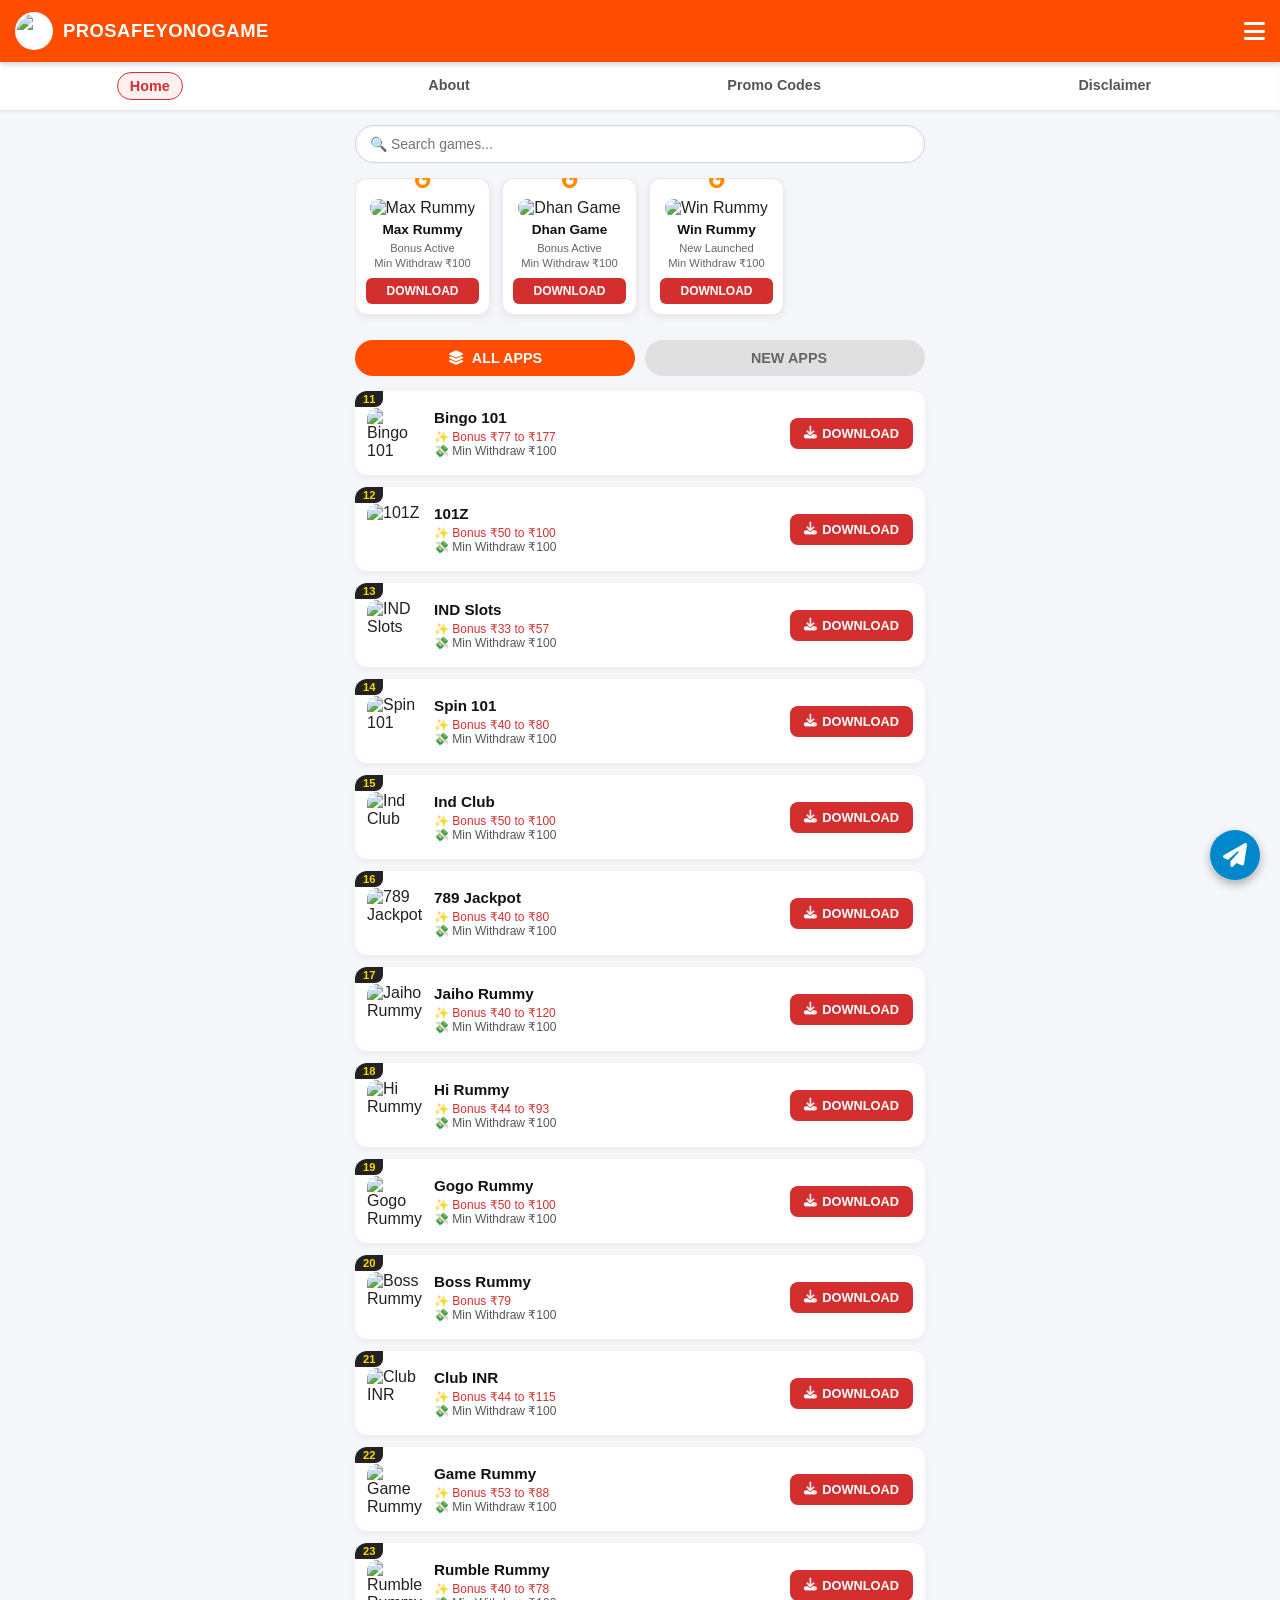
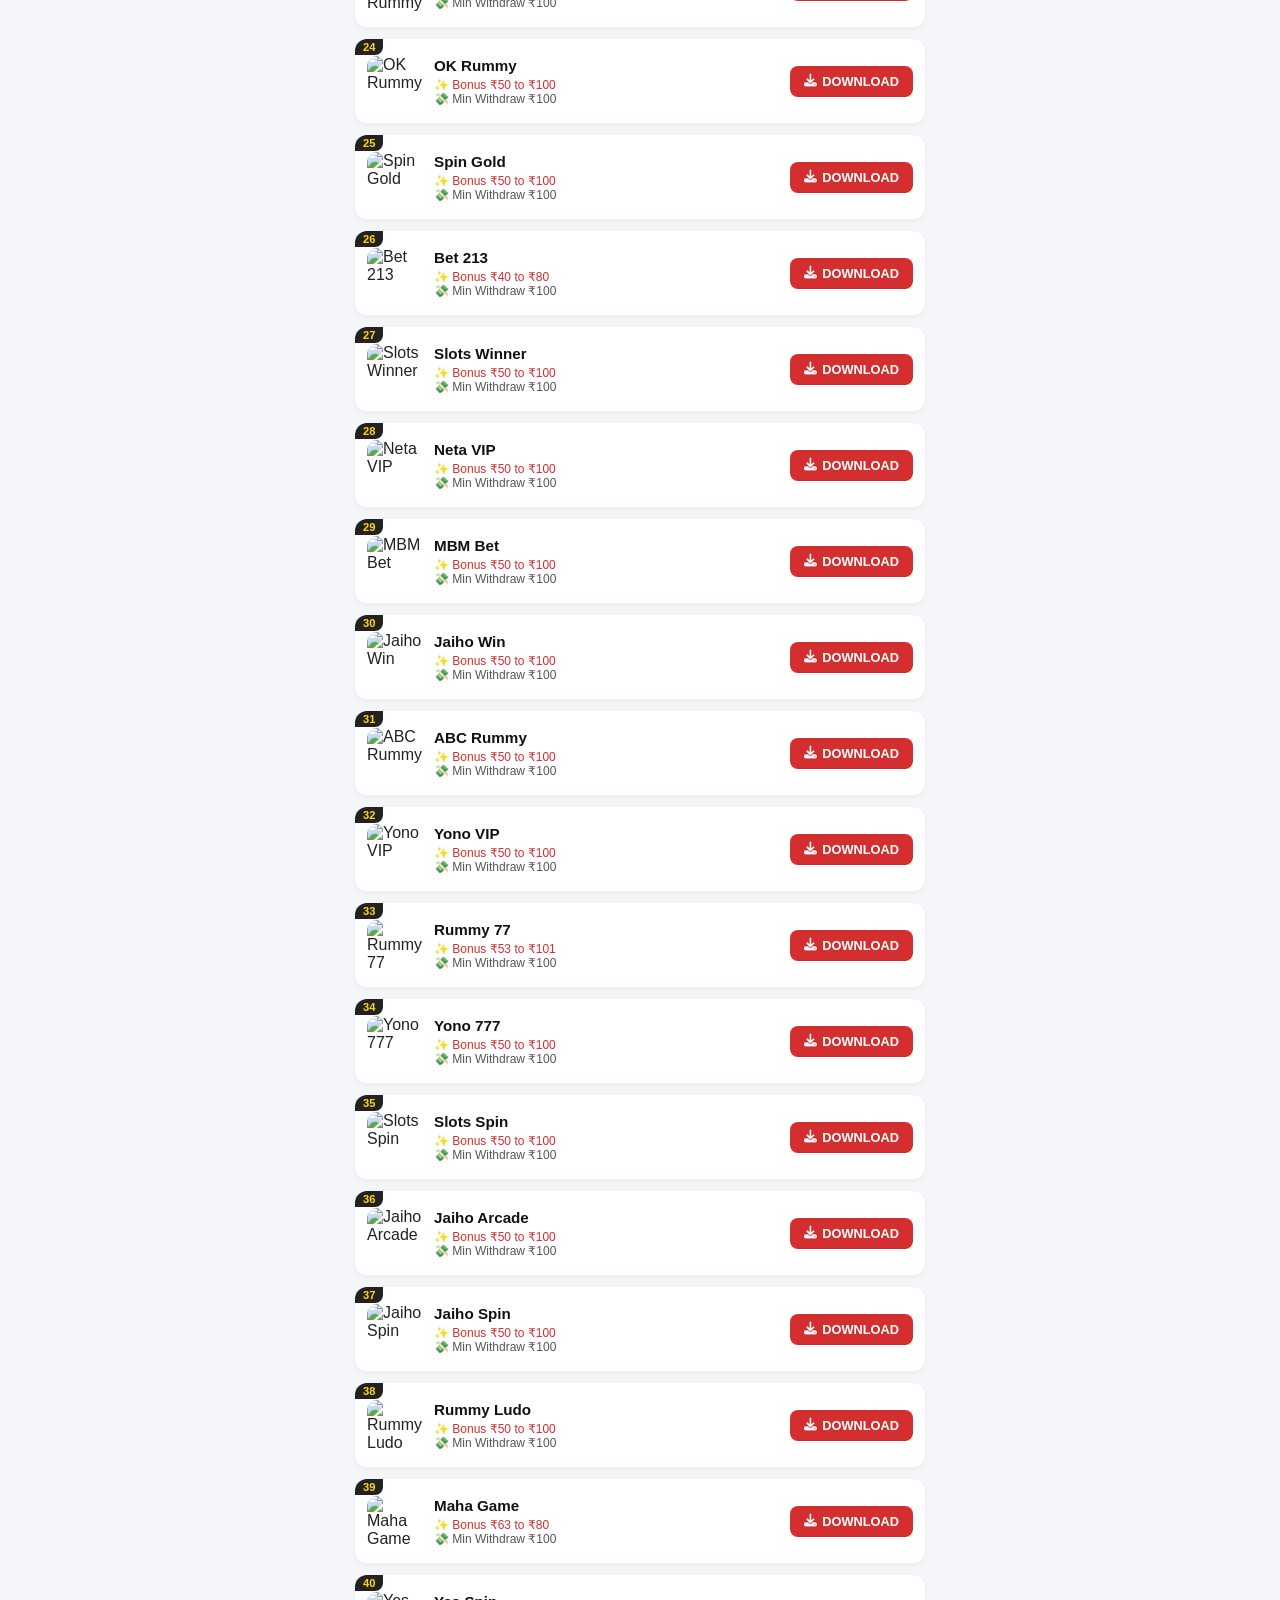
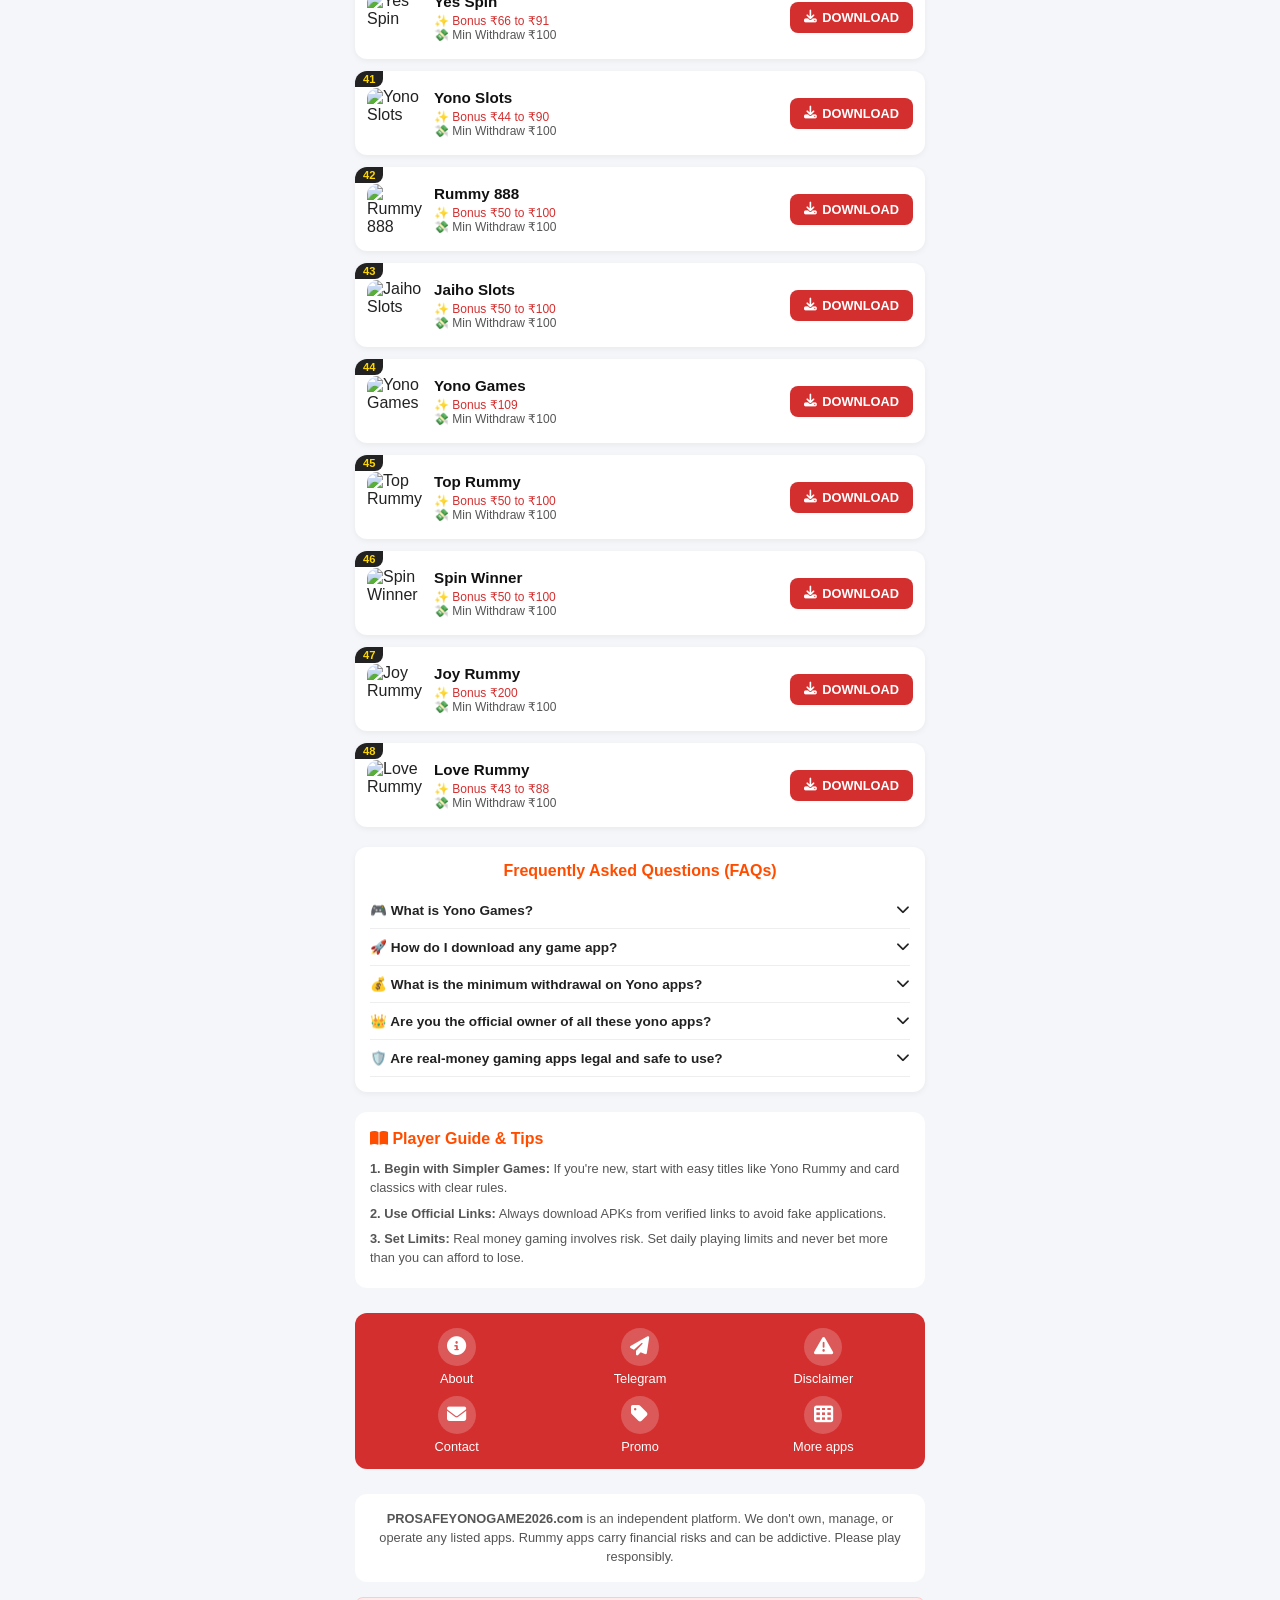
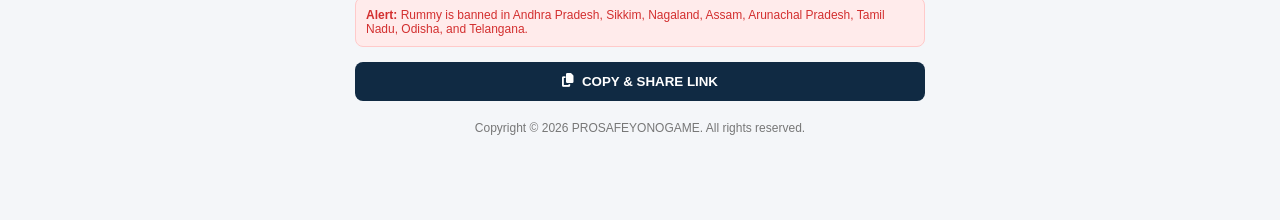
==== commit 86bc207b: "Update fmt.Println to output 'Goodbye World'" ====
--- a/index.html
+++ b/index.html
@@ -1,100 +1,1242 @@
 <!DOCTYPE html>
 <html lang="en">
 <head>
-  <meta charset="UTF-8" />
-  <meta name="viewport" content="width=device-width, initial-scale=1.0" />
-  <title>All Yono Games</title>
-  <style>
-    *{box-sizing:border-box;margin:0;padding:0}
-    body{font-family:Arial,Helvetica,sans-serif;background:#071120;color:#fff}
-    a{text-decoration:none;color:inherit}
-    .hero{background:linear-gradient(180deg,#0a1b3a 0%,#071120 100%);padding:24px 16px 30px;border-bottom:1px solid rgba(255,255,255,.08)}
-    .brand{display:flex;align-items:center;justify-content:space-between;max-width:1100px;margin:0 auto 24px}
-    .logo{display:flex;align-items:center;gap:10px;font-weight:700;font-size:22px;color:#8cc8ff}
-    .logo-badge{width:38px;height:38px;border-radius:12px;background:linear-gradient(135deg,#2d7dff,#64c6ff);display:grid;place-items:center;color:#fff;font-weight:800;box-shadow:0 8px 24px rgba(45,125,255,.35)}
-    .nav-btn{padding:10px 16px;border-radius:999px;background:rgba(140,200,255,.12);border:1px solid rgba(140,200,255,.28);color:#cfe9ff;font-size:14px}
-    .hero-grid{max-width:1100px;margin:0 auto;display:grid;grid-template-columns:1.1fr .9fr;gap:18px;align-items:center}
-    .headline{font-size:clamp(32px,5vw,56px);line-height:1.05;margin-bottom:14px}
-    .headline span{color:#63b7ff}
-    .sub{font-size:16px;line-height:1.6;color:#b6cae5;max-width:560px;margin-bottom:22px}
-    .cta-row{display:flex;flex-wrap:wrap;gap:12px}
-    .cta{padding:14px 20px;border-radius:14px;font-weight:700}
-    .cta.primary{background:linear-gradient(135deg,#2f80ff,#67d4ff);color:#fff;box-shadow:0 12px 30px rgba(47,128,255,.35)}
-    .cta.secondary{background:rgba(255,255,255,.06);border:1px solid rgba(255,255,255,.12);color:#e8f4ff}
-    .stats{display:grid;grid-template-columns:repeat(3,1fr);gap:12px;margin-top:22px;max-width:560px}
-    .stat{padding:14px;border-radius:16px;background:rgba(255,255,255,.05);border:1px solid rgba(255,255,255,.08)}
-    .stat b{display:block;font-size:20px;color:#8ed0ff;margin-bottom:4px}
-    .mock{padding:14px;border-radius:26px;background:linear-gradient(180deg,rgba(33,82,165,.25),rgba(8,17,32,.8));border:1px solid rgba(123,190,255,.2);box-shadow:0 22px 60px rgba(0,0,0,.3)}
-    .mock-top{display:flex;justify-content:space-between;align-items:center;margin-bottom:14px;color:#cfe9ff}
-    .pill{padding:8px 12px;border-radius:999px;background:rgba(99,183,255,.12);border:1px solid rgba(99,183,255,.2);font-size:12px}
-    .card-grid{max-width:1100px;margin:0 auto;padding:26px 16px 40px;display:grid;grid-template-columns:repeat(4,1fr);gap:16px}
-    .card{background:#0d1730;border:1px solid rgba(140,200,255,.12);border-radius:22px;overflow:hidden;box-shadow:0 16px 40px rgba(0,0,0,.18)}
-    .thumb{height:110px;background:linear-gradient(135deg,#123a78,#2f80ff 55%,#77dbff);display:flex;align-items:end;padding:14px;font-size:20px;font-weight:800}
-    .card-body{padding:16px}
-    .card h3{font-size:18px;margin-bottom:8px;color:#fff}
-    .card p{font-size:13px;line-height:1.5;color:#b6cae5;margin-bottom:14px;min-height:40px}
-    .badge-row{display:flex;flex-wrap:wrap;gap:8px;margin-bottom:14px}
-    .badge{font-size:11px;padding:6px 10px;border-radius:999px;background:rgba(99,183,255,.12);color:#8ed0ff;border:1px solid rgba(99,183,255,.2)}
-    .btn{display:block;text-align:center;padding:12px 14px;border-radius:14px;background:linear-gradient(135deg,#2f80ff,#67d4ff);font-weight:700;color:#fff}
-    .section-title{max-width:1100px;margin:0 auto;padding:0 16px 12px;font-size:24px;color:#fff}
-    .footer{padding:26px 16px 40px;border-top:1px solid rgba(255,255,255,.08);color:#90a8c9;text-align:center;font-size:13px}
-    @media (max-width: 980px){.hero-grid,.card-grid{grid-template-columns:1fr 1fr}.stats{grid-template-columns:1fr}.brand{flex-direction:column;align-items:flex-start;gap:12px}}
-    @media (max-width: 640px){.hero-grid,.card-grid{grid-template-columns:1fr}.headline{font-size:34px}.sub{font-size:15px}}
-  </style>
+    <meta charset="UTF-8">
+    <meta name="viewport" content="width=device-width, initial-scale=1.0">
+    <title>PROSAFEYONOGAME - All Yono Games Download</title>
+    <!-- FontAwesome Icons -->
+    <link rel="stylesheet" href="https://cdnjs.cloudflare.com/ajax/libs/font-awesome/6.4.0/css/all.min.css">
+    <style>
+        :root {
+            --primary-orange: #FF4D00;
+            --secondary-red: #D32F2F;
+            --bg-light: #F4F6F9;
+            --text-dark: #222222;
+            --card-bg: #FFFFFF;
+        }
+
+        * {
+            box-sizing: border-box;
+            margin: 0;
+            padding: 0;
+            font-family: 'Segoe UI', Roboto, Helvetica, Arial, sans-serif;
+        }
+
+        body {
+            background-color: var(--bg-light);
+            color: var(--text-dark);
+            padding-bottom: 70px;
+        }
+
+        /* --- Header --- */
+        header {
+            background-color: var(--primary-orange);
+            color: white;
+            padding: 12px 15px;
+            display: flex;
+            align-items: center;
+            justify-content: space-between;
+            position: sticky;
+            top: 0;
+            z-index: 1000;
+            box-shadow: 0 2px 5px rgba(0,0,0,0.2);
+        }
+
+        .logo-container {
+            display: flex;
+            align-items: center;
+            gap: 10px;
+        }
+
+        .logo-img {
+            width: 38px;
+            height: 38px;
+            border-radius: 50%;
+            background: white;
+            padding: 2px;
+            object-fit: contain;
+        }
+
+        .site-title {
+            font-size: 1.15rem;
+            font-weight: 800;
+            letter-spacing: 0.5px;
+            color: #ffffff;
+            text-transform: uppercase;
+        }
+
+        .menu-btn {
+            font-size: 1.5rem;
+            cursor: pointer;
+        }
+
+        /* --- Sidebar Navigation --- */
+        .sidebar-panel {
+            position: fixed;
+            top: 0;
+            right: -280px;
+            width: 260px;
+            height: 100vh;
+            background: #ffffff;
+            box-shadow: -4px 0 20px rgba(0,0,0,0.15);
+            z-index: 2000;
+            transition: right 0.25s ease-in-out;
+            padding: 20px;
+        }
+
+        .sidebar-panel.open {
+            right: 0;
+        }
+
+        .sidebar-header {
+            display: flex;
+            justify-content: space-between;
+            align-items: center;
+            margin-bottom: 20px;
+            border-bottom: 2px solid var(--primary-orange);
+            padding-bottom: 10px;
+        }
+
+        .sidebar-title {
+            font-size: 15px;
+            font-weight: 700;
+            color: var(--primary-orange);
+            text-transform: uppercase;
+        }
+
+        .sidebar-close {
+            background: none;
+            border: none;
+            color: #111827;
+            font-size: 24px;
+            cursor: pointer;
+        }
+
+        .sidebar-link {
+            display: block;
+            color: #374151;
+            font-size: 14px;
+            font-weight: 600;
+            text-decoration: none;
+            padding: 10px 12px;
+            border-radius: 6px;
+            margin-bottom: 8px;
+            background: #f3f4f6;
+            border: 1px solid transparent;
+            cursor: pointer;
+            text-align: left;
+            width: 100%;
+        }
+
+        .sidebar-link:hover {
+            background: #fff0f0;
+            border-color: var(--secondary-red);
+            color: var(--secondary-red);
+        }
+
+        /* --- Navigation Bar --- */
+        nav {
+            background: #fff;
+            display: flex;
+            justify-content: space-around;
+            padding: 10px 0;
+            box-shadow: 0 1px 3px rgba(0,0,0,0.1);
+        }
+
+        nav a {
+            text-decoration: none;
+            color: #555;
+            font-weight: 600;
+            font-size: 0.9rem;
+            padding: 5px 12px;
+            border-radius: 15px;
+        }
+
+        nav a.active {
+            color: var(--secondary-red);
+            border: 1px solid var(--secondary-red);
+            background-color: #FFF0F0;
+        }
+
+        /* --- Container --- */
+        .container {
+            max-width: 600px;
+            margin: 0 auto;
+            padding: 15px;
+        }
+
+        /* --- Search Field --- */
+        .search-box-wrapper {
+            margin-bottom: 15px;
+        }
+
+        .search-input-field {
+            width: 100%;
+            padding: 10px 14px;
+            background: #ffffff;
+            border: 1px solid #cbd5e1;
+            border-radius: 20px;
+            color: #111827;
+            font-size: 14px;
+            outline: none;
+            box-shadow: inset 0 1px 3px rgba(0,0,0,0.05);
+        }
+
+        /* --- Featured Horizontal Scroll Section --- */
+        .featured-section {
+            display: flex;
+            gap: 12px;
+            overflow-x: auto;
+            padding-bottom: 10px;
+            scrollbar-width: none;
+        }
+
+        .featured-section::-webkit-scrollbar {
+            display: none;
+        }
+
+        .featured-card {
+            min-width: 135px;
+            background: var(--card-bg);
+            border-radius: 12px;
+            padding: 10px;
+            text-align: center;
+            position: relative;
+            box-shadow: 0 2px 8px rgba(0,0,0,0.08);
+            border: 1px solid #EAEAEA;
+            flex-shrink: 0;
+        }
+
+        .fire-badge {
+            position: absolute;
+            top: -8px;
+            left: 50%;
+            transform: translateX(-50%);
+            color: #FF8C00;
+            font-size: 1.1rem;
+        }
+
+        .app-icon-lg {
+            width: 60px;
+            height: 60px;
+            border-radius: 12px;
+            margin: 10px auto 5px;
+            object-fit: cover;
+        }
+
+        .app-name {
+            font-weight: bold;
+            font-size: 0.85rem;
+            margin-bottom: 4px;
+            color: #111;
+            white-space: nowrap;
+            overflow: hidden;
+            text-overflow: ellipsis;
+        }
+
+        .app-info-sm {
+            font-size: 0.7rem;
+            color: #666;
+            margin-bottom: 8px;
+            line-height: 1.3;
+        }
+
+        .btn-download-sm {
+            background: var(--secondary-red);
+            color: white;
+            border: none;
+            padding: 6px 12px;
+            border-radius: 6px;
+            font-size: 0.75rem;
+            font-weight: bold;
+            cursor: pointer;
+            width: 100%;
+            text-decoration: none;
+            display: inline-block;
+            text-transform: uppercase;
+        }
+
+        /* --- Main Filter Toggle --- */
+        .toggle-tabs {
+            display: flex;
+            gap: 10px;
+            margin: 15px 0;
+        }
+
+        .toggle-btn {
+            flex: 1;
+            padding: 10px;
+            border: none;
+            border-radius: 25px;
+            font-weight: bold;
+            cursor: pointer;
+            display: flex;
+            align-items: center;
+            justify-content: center;
+            gap: 8px;
+            font-size: 0.9rem;
+        }
+
+        .toggle-btn.active {
+            background-color: var(--primary-orange);
+            color: white;
+        }
+
+        .toggle-btn.inactive {
+            background-color: #E0E0E0;
+            color: #666;
+        }
+
+        /* --- Vertical App List --- */
+        .app-list {
+            display: flex;
+            flex-direction: column;
+            gap: 12px;
+        }
+
+        .app-list-item {
+            background: white;
+            border-radius: 12px;
+            padding: 12px;
+            display: flex;
+            align-items: center;
+            gap: 12px;
+            box-shadow: 0 2px 6px rgba(0,0,0,0.05);
+            position: relative;
+        }
+
+        .rank-badge {
+            position: absolute;
+            top: 0;
+            left: 0;
+            background: #222;
+            color: #FFD700;
+            font-size: 0.7rem;
+            font-weight: bold;
+            padding: 2px 8px;
+            border-top-left-radius: 12px;
+            border-bottom-right-radius: 8px;
+        }
+
+        .app-icon-md {
+            width: 55px;
+            height: 55px;
+            border-radius: 10px;
+            margin-top: 5px;
+            object-fit: cover;
+        }
+
+        .app-details {
+            flex: 1;
+        }
+
+        .app-title-md {
+            font-weight: 700;
+            font-size: 0.95rem;
+            margin-bottom: 4px;
+            color: #111;
+        }
+
+        .app-detail-text {
+            font-size: 0.75rem;
+            color: #555;
+            display: flex;
+            align-items: center;
+            gap: 4px;
+        }
+
+        .btn-download-md {
+            background: var(--secondary-red);
+            color: white;
+            border: none;
+            padding: 8px 14px;
+            border-radius: 8px;
+            font-size: 0.8rem;
+            font-weight: bold;
+            cursor: pointer;
+            text-decoration: none;
+            display: flex;
+            align-items: center;
+            gap: 5px;
+            text-transform: uppercase;
+        }
+
+        /* --- Legal Card Display Box --- */
+        .legal-display-card {
+            background: #ffffff;
+            border-radius: 12px;
+            padding: 16px;
+            margin: 15px 0;
+            border: 2px solid var(--primary-orange);
+            display: none;
+            box-shadow: 0 4px 12px rgba(0,0,0,0.08);
+        }
+
+        .legal-card-title {
+            font-size: 15px;
+            font-weight: 800;
+            color: var(--secondary-red);
+            margin-bottom: 10px;
+            border-bottom: 1px solid #e5e7eb;
+            padding-bottom: 6px;
+            display: flex;
+            justify-content: space-between;
+            align-items: center;
+        }
+
+        .legal-close-btn {
+            background: #ef4444;
+            color: white;
+            border: none;
+            padding: 2px 8px;
+            font-size: 11px;
+            font-weight: 700;
+            border-radius: 4px;
+            cursor: pointer;
+        }
+
+        .legal-card-body {
+            font-size: 13px;
+            color: #374151;
+            line-height: 1.5;
+            text-align: justify;
+            white-space: pre-line;
+        }
+
+        /* --- FAQ Section --- */
+        .faq-section {
+            background: white;
+            border-radius: 12px;
+            padding: 15px;
+            margin: 20px 0;
+            box-shadow: 0 2px 6px rgba(0,0,0,0.05);
+        }
+
+        .faq-title {
+            font-size: 1rem;
+            font-weight: bold;
+            margin-bottom: 12px;
+            color: var(--primary-orange);
+            text-align: center;
+        }
+
+        .faq-item {
+            border-bottom: 1px solid #eee;
+            padding: 10px 0;
+        }
+
+        .faq-question {
+            font-weight: 700;
+            font-size: 0.85rem;
+            cursor: pointer;
+            display: flex;
+            justify-content: space-between;
+            align-items: center;
+            color: #222;
+        }
+
+        .faq-answer {
+            font-size: 0.8rem;
+            color: #555;
+            margin-top: 8px;
+            display: none;
+            line-height: 1.4;
+        }
+
+        /* --- Quick Menu Grid --- */
+        .quick-grid {
+            display: grid;
+            grid-template-columns: repeat(3, 1fr);
+            gap: 10px;
+            margin: 25px 0;
+            background: var(--secondary-red);
+            padding: 15px;
+            border-radius: 12px;
+            color: white;
+            text-align: center;
+        }
+
+        .quick-item {
+            display: flex;
+            flex-direction: column;
+            align-items: center;
+            gap: 5px;
+            font-size: 0.8rem;
+            text-decoration: none;
+            color: white;
+            cursor: pointer;
+        }
+
+        .quick-item i {
+            font-size: 1.2rem;
+            background: rgba(255,255,255,0.2);
+            padding: 10px;
+            border-radius: 50%;
+            width: 38px;
+            height: 38px;
+            display: flex;
+            align-items: center;
+            justify-content: center;
+        }
+
+        /* --- Legal & Share Section --- */
+        .info-box {
+            background: white;
+            padding: 15px;
+            border-radius: 12px;
+            font-size: 0.8rem;
+            color: #555;
+            line-height: 1.5;
+            margin-bottom: 15px;
+            text-align: center;
+        }
+
+        .alert-box {
+            background: #FFEBEB;
+            border: 1px solid #FFCACA;
+            color: var(--secondary-red);
+            padding: 10px;
+            border-radius: 8px;
+            font-size: 0.75rem;
+            margin-bottom: 15px;
+        }
+
+        .share-btn {
+            background: #102A43;
+            color: white;
+            width: 100%;
+            padding: 12px;
+            border: none;
+            border-radius: 8px;
+            font-weight: bold;
+            display: flex;
+            align-items: center;
+            justify-content: center;
+            gap: 8px;
+            cursor: pointer;
+        }
+
+        /* --- Floating Actions --- */
+        .floating-telegram {
+            position: fixed;
+            bottom: 20px;
+            right: 20px;
+            background: #0088cc;
+            color: white;
+            width: 50px;
+            height: 50px;
+            border-radius: 50%;
+            display: flex;
+            align-items: center;
+            justify-content: center;
+            font-size: 1.5rem;
+            box-shadow: 0 4px 10px rgba(0,0,0,0.3);
+            text-decoration: none;
+            z-index: 1000;
+        }
+
+        footer {
+            text-align: center;
+            font-size: 0.75rem;
+            color: #777;
+            margin-top: 20px;
+        }
+    </style>
 </head>
 <body>
-  <section class="hero">
-    <div class="brand">
-      <div class="logo"><div class="logo-badge">Y</div> All Yono Games</div>
-      <a class="nav-btn" href="#games">View Games</a>
+
+    <!-- Header -->
+    <header>
+        <div class="logo-container">
+            <img src="https://i.ibb.co/fdZpJswb/file-000000002aa872089a44603a2278ac14.png" alt="ProSafe Logo" class="logo-img">
+            <span class="site-title">PROSAFEYONOGAME</span>
+        </div>
+        <i class="fa-solid fa-bars menu-btn" onclick="toggleSidebarMenu()"></i>
+    </header>
+
+    <!-- Sidebar Panel -->
+    <div class="sidebar-panel" id="sidebarPanel">
+        <div class="sidebar-header">
+            <span class="sidebar-title">Menu Options</span>
+            <button class="sidebar-close" onclick="toggleSidebarMenu()">&times;</button>
+        </div>
+        <button class="sidebar-link" onclick="handleLegalDisplay('home')">🏡 Home Dashboard</button>
+        <a href="https://t.me/invitnew" target="_blank" class="sidebar-link">📢 Telegram Channel</a>
+        <button class="sidebar-link" onclick="handleLegalDisplay('privacy')">🛡️ Privacy Policy</button>
+        <button class="sidebar-link" onclick="handleLegalDisplay('terms')">📄 Terms & Conditions</button>
+        <button class="sidebar-link" onclick="handleLegalDisplay('disclaimer')">🌐 Disclaimer Portal</button>
     </div>
-    <div class="hero-grid">
-      <div>
-        <div class="pill" style="display:inline-block;margin-bottom:14px;">Blue Edition • Fast Join • Mobile Friendly</div>
-        <h1 class="headline">Play Top <span>Yono Games</span> with Direct Links</h1>
-        <p class="sub">A clean blue-style landing page for all your game listings, bonus offers, and direct join buttons. Built for fast browsing and high conversion on mobile.</p>
-        <div class="cta-row">
-          <a class="cta primary" href="#games">Join Now</a>
-          <a class="cta secondary" href="#games">Browse Apps</a>
+
+    <!-- Navigation Bar -->
+    <nav>
+        <a href="#" class="active" onclick="handleLegalDisplay('home')">Home</a>
+        <a href="#" onclick="handleLegalDisplay('privacy')">About</a>
+        <a href="promo-code.html">Promo Codes</a>
+        <a href="#" onclick="handleLegalDisplay('disclaimer')">Disclaimer</a>
+    </nav>
+
+    <!-- Container -->
+    <div class="container">
+
+        <!-- Search Bar -->
+        <div class="search-box-wrapper">
+            <input type="text" class="search-input-field" id="gameSearchInput" placeholder="🔍 Search games..." onkeyup="filterGameList()">
         </div>
-        <div class="stats">
-          <div class="stat"><b>13+</b> Games listed</div>
-          <div class="stat"><b>Blue</b> Premium theme</div>
-          <div class="stat"><b>Fast</b> Direct access</div>
+
+        <!-- Dynamic Legal Display Card -->
+        <div class="legal-display-card" id="legalDisplayCard">
+            <div class="legal-card-title">
+                <span id="legalTabTitle">Document Title</span>
+                <button class="legal-close-btn" onclick="closeLegalCard()">Close ✕</button>
+            </div>
+            <div class="legal-card-body" id="legalTabBody">Loading...</div>
         </div>
-      </div>
-      <div class="mock">
-        <div class="mock-top"><span>Featured Apps</span><span class="pill">Today Bonus</span></div>
-        <div style="display:grid;grid-template-columns:1fr 1fr;gap:12px">
-          <div class="card" style="border-radius:18px">
-            <div class="thumb">Boss</div>
-            <div class="card-body"><h3>Boss Rummy</h3><a class="btn" href="#">Open Link</a></div>
-          </div>
-          <div class="card" style="border-radius:18px">
-            <div class="thumb">Club</div>
-            <div class="card-body"><h3>Club INR</h3><a class="btn" href="#">Open Link</a></div>
-          </div>
+
+        <!-- Top Featured Scrollable Apps -->
+        <div class="featured-section">
+            <div class="featured-card">
+                <i class="fa-solid fa-fire fire-badge"></i>
+                <img src="https://i.ibb.co/vx3JSHvL/IMG-20260709-090606-552.jpg" alt="Max Rummy" class="app-icon-lg">
+                <div class="app-name">Max Rummy</div>
+                <div class="app-info-sm">Bonus Active<br>Min Withdraw ₹100</div>
+                <a href="max-rummy.html" class="btn-download-sm">DOWNLOAD</a>
+            </div>
+            <div class="featured-card">
+                <i class="fa-solid fa-fire fire-badge"></i>
+                <img src="https://i.ibb.co/MknBcYh4/IMG-20260723-075159-651.jpg" alt="Dhan Game" class="app-icon-lg">
+                <div class="app-name">Dhan Game</div>
+                <div class="app-info-sm">Bonus Active<br>Min Withdraw ₹100</div>
+                <a href="dhan-game.html" class="btn-download-sm">DOWNLOAD</a>
+            </div>
+            <div class="featured-card">
+                <i class="fa-solid fa-fire fire-badge"></i>
+                <img src="https://i.ibb.co/MFCpD0v/IMG-20260729-083044-255.jpg" alt="Win Rummy" class="app-icon-lg">
+                <div class="app-name">Win Rummy</div>
+                <div class="app-info-sm">New Launched<br>Min Withdraw ₹100</div>
+                <a href="win-rummy.html" class="btn-download-sm">DOWNLOAD</a>
+            </div>
         </div>
-      </div>
-    </div>
-  </section>
-
-  <h2 class="section-title" id="games">All Yono Games</h2>
-    <section class="card-grid">
-    <article class="card"><div class="thumb">01</div><div class="card-body"><h3>Boss Rummy</h3><p>Top listed game with bonus style card and direct entry button.</p><div class="badge-row"><span class="badge">Bonus</span><span class="badge">Direct</span></div><a class="btn" href="https://www.bossrummyz.com/?code=9HF4YSK63MX&t=1785298304" target="_blank">Join Now</a></div></article>
-    <article class="card"><div class="thumb">02</div><div class="card-body"><h3>Club INR</h3><p>Clean app card layout with blue highlight and join button.</p><div class="badge-row"><span class="badge">New</span><span class="badge">Fast</span></div><a class="btn" href="https://clubinrvip.vip/?code=9VCFS6TH9QU&t=1785298497" target="_blank">Join Now</a></div></article>
-    <article class="card"><div class="thumb">03</div><div class="card-body"><h3>Game Rummy</h3><p>Modern listing block with a strong CTA and trust feel.</p><div class="badge-row"><span class="badge">Hot</span><span class="badge">Win</span></div><a class="btn" href="https://gamerummy.org/?code=JXA44SSTNVW&t=1785298676" target="_blank">Join Now</a></div></article>
-    <article class="card"><div class="thumb">04</div><div class="card-body"><h3>Rumble Rummy</h3><p>Consistent card style for quick navigation and better UX.</p><div class="badge-row"><span class="badge">Bonus</span><span class="badge">Safe</span></div><a class="btn" href="https://www.rumblerummy999.vip/?code=UC02RS4D5NF&t=1785298777" target="_blank">Join Now</a></div></article>
-    <article class="card"><div class="thumb">05</div><div class="card-body"><h3>OK Rummy</h3><p>Blue-themed section with rounded cards and bold buttons.</p><div class="badge-row"><span class="badge">Join</span><span class="badge">Top</span></div><a class="btn" href="https://www.okrummy7.com/?code=27BUATLPZ2C&t=1785298906" target="_blank">Join Now</a></div></article>
-    <article class="card"><div class="thumb">06</div><div class="card-body"><h3>Hi Rummy</h3><p>Simple mobile-friendly card with direct app access.</p><div class="badge-row"><span class="badge">New</span><span class="badge">Blue</span></div><a class="btn" href="https://joinhirummy.top/?code=RX3RPAXW9YA&t=1785299082" target="_blank">Join Now</a></div></article>
-    <article class="card"><div class="thumb">07</div><div class="card-body"><h3>Jaiho Rummy</h3><p>Clean call-to-action layout designed to convert fast.</p><div class="badge-row"><span class="badge">Hot</span><span class="badge">Direct</span></div><a class="btn" href="https://jaihorummy.co/?code=E743FQGJMGT&t=1785299189" target="_blank">Join Now</a></div></article>
-        <article class="card"><div class="thumb">08</div><div class="card-body"><h3>789 Jackpots</h3><p>Premium style app card with a bright blue entry button.</p><div class="badge-row"><span class="badge">Jackpot</span><span class="badge">Top</span></div><a class="btn" href="https://join789jackpots2.cc/?code=J7ZVY7GG8MG&t=1785299289" target="_blank">Join Now</a></div></article>
-    <article class="card"><div class="thumb">09</div><div class="card-body"><h3>Spin 101</h3><p>Modern block for listing spin-style games in one page.</p><div class="badge-row"><span class="badge">Spin</span><span class="badge">Win</span></div><a class="btn" href="https://spin101-l.org/?code=P4CKGELNRH7&t=1785299411" target="_blank">Join Now</a></div></article>
-    <article class="card"><div class="thumb">10</div><div class="card-body"><h3>IND Slots</h3><p>Strong blue accent card with direct-link action.</p><div class="badge-row"><span class="badge">Slots</span><span class="badge">Fast</span></div><a class="btn" href="https://www.indslotsreferral.com/?code=EYMRMSC1VK7&t=1785299666" target="_blank">Join Now</a></div></article>
-    <article class="card"><div class="thumb">11</div><div class="card-body"><h3>Max Rummy</h3><p>Big clean button style for a better landing page flow.</p><div class="badge-row"><span class="badge">Bonus</span><span class="badge">Join</span></div><a class="btn" href="https://www.maxrummy33.com/?code=QUMNL91C9EG&t=1785299834" target="_blank">Join Now</a></div></article>
-    <article class="card"><div class="thumb">12</div><div class="card-body"><h3>101 Z</h3><p>Compact and polished card for all game categories.</p><div class="badge-row"><span class="badge">Top</span><span class="badge">New</span></div><a class="btn" href="https://101z2.com/?code=398ZMFCUX85&t=1785299934" target="_blank">Join Now</a></div></article>
-    <article class="card"><div class="thumb">13</div><div class="card-body"><h3>Bingo 101</h3><p>Final listing card with a crisp blue design and CTA.</p><div class="badge-row"><span class="badge">Bingo</span><span class="badge">Direct</span></div><a class="btn" href="https://bin7go101.com/?code=AZTWFC1LN3P&t=1785300073" target="_blank">Join Now</a></div></article>
-    </section>
-      <div class="footer">All Yono Games • Blue theme landing page • Ready for editing</div>
+
+        <!-- Filter Toggle Buttons -->
+        <div class="toggle-tabs">
+            <button class="toggle-btn active" id="btnAllApps" onclick="switchTab('all')"><i class="fa-solid fa-layer-group"></i> ALL APPS</button>
+            <button class="toggle-btn inactive" id="btnNewApps" onclick="switchTab('new')"><i class="fa-solid fa-sparkles"></i> NEW APPS</button>
+        </div>
+
+        <!-- Vertical App List Start -->
+        <div class="app-list" id="appList">
+                      <!-- 11. Bingo 101 -->
+            <div class="app-list-item app-card-node" data-category="all" data-name="bingo 101">
+                <div class="rank-badge">11</div>
+                <img src="https://i.ibb.co/S46hgCs6/Screenshot-2026-0524-214009.png" alt="Bingo 101" class="app-icon-md">
+                <div class="app-details">
+                    <div class="app-title-md">Bingo 101</div>
+                    <div class="app-detail-text" style="color:var(--secondary-red);">✨ Bonus ₹77 to ₹177</div>
+                    <div class="app-detail-text">💸 Min Withdraw ₹100</div>
+                </div>
+                <a href="bingo-101.html" class="btn-download-md"><i class="fa-solid fa-download"></i> DOWNLOAD</a>
+            </div>
+
+            <!-- 12. 101Z -->
+            <div class="app-list-item app-card-node" data-category="all" data-name="101z">
+                <div class="rank-badge">12</div>
+                <img src="https://i.ibb.co/QF1qr0Xs/IMG-20260526-095252-042.jpg" alt="101Z" class="app-icon-md">
+                <div class="app-details">
+                    <div class="app-title-md">101Z</div>
+                    <div class="app-detail-text" style="color:var(--secondary-red);">✨ Bonus ₹50 to ₹100</div>
+                    <div class="app-detail-text">💸 Min Withdraw ₹100</div>
+                </div>
+                <a href="101-z.html" class="btn-download-md"><i class="fa-solid fa-download"></i> DOWNLOAD</a>
+            </div>
+
+            <!-- 13. IND Slots -->
+            <div class="app-list-item app-card-node" data-category="all" data-name="ind slots">
+                <div class="rank-badge">13</div>
+                <img src="https://i.ibb.co/qYX8344d/IMG-20260526-095508-315.jpg" alt="IND Slots" class="app-icon-md">
+                <div class="app-details">
+                    <div class="app-title-md">IND Slots</div>
+                    <div class="app-detail-text" style="color:var(--secondary-red);">✨ Bonus ₹33 to ₹57</div>
+                    <div class="app-detail-text">💸 Min Withdraw ₹100</div>
+                </div>
+                <a href="ind-slots.html" class="btn-download-md"><i class="fa-solid fa-download"></i> DOWNLOAD</a>
+            </div>
+
+            <!-- 14. Spin 101 -->
+            <div class="app-list-item app-card-node" data-category="all" data-name="spin 101">
+                <div class="rank-badge">14</div>
+                <img src="https://i.ibb.co/Tq72gZFq/IMG-20260527-084621-601.jpg" alt="Spin 101" class="app-icon-md">
+                <div class="app-details">
+                    <div class="app-title-md">Spin 101</div>
+                    <div class="app-detail-text" style="color:var(--secondary-red);">✨ Bonus ₹40 to ₹80</div>
+                    <div class="app-detail-text">💸 Min Withdraw ₹100</div>
+                </div>
+                <a href="spin-101.html" class="btn-download-md"><i class="fa-solid fa-download"></i> DOWNLOAD</a>
+            </div>
+
+            <!-- 15. Ind Club -->
+            <div class="app-list-item app-card-node" data-category="all" data-name="ind club">
+                <div class="rank-badge">15</div>
+                <img src="https://i.ibb.co/Df1Ckfb6/IMG-20260527-084343-458.jpg" alt="Ind Club" class="app-icon-md">
+                <div class="app-details">
+                    <div class="app-title-md">Ind Club</div>
+                    <div class="app-detail-text" style="color:var(--secondary-red);">✨ Bonus ₹50 to ₹100</div>
+                    <div class="app-detail-text">💸 Min Withdraw ₹100</div>
+                </div>
+                <a href="ind-club.html" class="btn-download-md"><i class="fa-solid fa-download"></i> DOWNLOAD</a>
+            </div>
+
+            <!-- 16. 789 Jackpot -->
+            <div class="app-list-item app-card-node" data-category="all" data-name="789 jackpot">
+                <div class="rank-badge">16</div>
+                <img src="https://i.ibb.co/LXHb3q9r/IMG-20260527-084105-646.jpg" alt="789 Jackpot" class="app-icon-md">
+                <div class="app-details">
+                    <div class="app-title-md">789 Jackpot</div>
+                    <div class="app-detail-text" style="color:var(--secondary-red);">✨ Bonus ₹40 to ₹80</div>
+                    <div class="app-detail-text">💸 Min Withdraw ₹100</div>
+                </div>
+                <a href="789-jackpots.html" class="btn-download-md"><i class="fa-solid fa-download"></i> DOWNLOAD</a>
+            </div>
+
+            <!-- 17. Jaiho Rummy -->
+            <div class="app-list-item app-card-node" data-category="all" data-name="jaiho rummy">
+                <div class="rank-badge">17</div>
+                <img src="https://i.ibb.co/S4Lbb73b/IMG-20260527-083816-794.jpg" alt="Jaiho Rummy" class="app-icon-md">
+                <div class="app-details">
+                    <div class="app-title-md">Jaiho Rummy</div>
+                    <div class="app-detail-text" style="color:var(--secondary-red);">✨ Bonus ₹40 to ₹120</div>
+                    <div class="app-detail-text">💸 Min Withdraw ₹100</div>
+                </div>
+                <a href="jaiho-rummy.html" class="btn-download-md"><i class="fa-solid fa-download"></i> DOWNLOAD</a>
+            </div>
+
+            <!-- 18. Hi Rummy -->
+            <div class="app-list-item app-card-node" data-category="all" data-name="hi rummy">
+                <div class="rank-badge">18</div>
+                <img src="https://i.ibb.co/Y4QjvfRz/IMG-20260527-083518-645.jpg" alt="Hi Rummy" class="app-icon-md">
+                <div class="app-details">
+                    <div class="app-title-md">Hi Rummy</div>
+                    <div class="app-detail-text" style="color:var(--secondary-red);">✨ Bonus ₹44 to ₹93</div>
+                    <div class="app-detail-text">💸 Min Withdraw ₹100</div>
+                </div>
+                <a href="hi-rummy.html" class="btn-download-md"><i class="fa-solid fa-download"></i> DOWNLOAD</a>
+            </div>
+
+            <!-- 19. Gogo Rummy -->
+            <div class="app-list-item app-card-node" data-category="all" data-name="gogo rummy">
+                <div class="rank-badge">19</div>
+                <img src="https://i.ibb.co/5xFTSv8P/IMG-20260527-083320-198.jpg" alt="Gogo Rummy" class="app-icon-md">
+                <div class="app-details">
+                    <div class="app-title-md">Gogo Rummy</div>
+                    <div class="app-detail-text" style="color:var(--secondary-red);">✨ Bonus ₹50 to ₹100</div>
+                    <div class="app-detail-text">💸 Min Withdraw ₹100</div>
+                </div>
+                <a href="gogo-rummy.html" class="btn-download-md"><i class="fa-solid fa-download"></i> DOWNLOAD</a>
+            </div>
+
+            <!-- 20. Boss Rummy -->
+            <div class="app-list-item app-card-node" data-category="all" data-name="boss rummy">
+                <div class="rank-badge">20</div>
+                <img src="https://i.ibb.co/RpFWTsC2/IMG-20260527-083035-119.jpg" alt="Boss Rummy" class="app-icon-md">
+                <div class="app-details">
+                    <div class="app-title-md">Boss Rummy</div>
+                    <div class="app-detail-text" style="color:var(--secondary-red);">✨ Bonus ₹79</div>
+                    <div class="app-detail-text">💸 Min Withdraw ₹100</div>
+                </div>
+                <a href="boss-rummy.html" class="btn-download-md"><i class="fa-solid fa-download"></i> DOWNLOAD</a>
+            </div>
+
+            <!-- 21. Club INR -->
+            <div class="app-list-item app-card-node" data-category="all" data-name="club inr">
+                <div class="rank-badge">21</div>
+                <img src="https://i.ibb.co/mCGfLWTQ/IMG-20260527-082911-954.jpg" alt="Club INR" class="app-icon-md">
+                <div class="app-details">
+                    <div class="app-title-md">Club INR</div>
+                    <div class="app-detail-text" style="color:var(--secondary-red);">✨ Bonus ₹44 to ₹115</div>
+                    <div class="app-detail-text">💸 Min Withdraw ₹100</div>
+                </div>
+                <a href="club-inr.html" class="btn-download-md"><i class="fa-solid fa-download"></i> DOWNLOAD</a>
+            </div>
+
+            <!-- 22. Game Rummy -->
+            <div class="app-list-item app-card-node" data-category="all" data-name="game rummy">
+                <div class="rank-badge">22</div>
+                <img src="https://i.ibb.co/XfpncM77/IMG-20260527-082804-195.jpg" alt="Game Rummy" class="app-icon-md">
+                <div class="app-details">
+                    <div class="app-title-md">Game Rummy</div>
+                    <div class="app-detail-text" style="color:var(--secondary-red);">✨ Bonus ₹53 to ₹88</div>
+                    <div class="app-detail-text">💸 Min Withdraw ₹100</div>
+                </div>
+                <a href="game-rummy.html" class="btn-download-md"><i class="fa-solid fa-download"></i> DOWNLOAD</a>
+            </div>
+
+            <!-- 23. Rumble Rummy -->
+            <div class="app-list-item app-card-node" data-category="all" data-name="rumble rummy">
+                <div class="rank-badge">23</div>
+                <img src="https://i.ibb.co/6CWcJ9t/IMG-20260527-082552-806.jpg" alt="Rumble Rummy" class="app-icon-md">
+                <div class="app-details">
+                    <div class="app-title-md">Rumble Rummy</div>
+                    <div class="app-detail-text" style="color:var(--secondary-red);">✨ Bonus ₹40 to ₹78</div>
+                    <div class="app-detail-text">💸 Min Withdraw ₹100</div>
+                </div>
+                <a href="rumble-rummy.html" class="btn-download-md"><i class="fa-solid fa-download"></i> DOWNLOAD</a>
+            </div>
+
+            <!-- 24. OK Rummy -->
+            <div class="app-list-item app-card-node" data-category="all" data-name="ok rummy">
+                <div class="rank-badge">24</div>
+                <img src="https://i.ibb.co/VYBQzpwY/IMG-20260604-190041-410.jpg" alt="OK Rummy" class="app-icon-md">
+                <div class="app-details">
+                    <div class="app-title-md">OK Rummy</div>
+                    <div class="app-detail-text" style="color:var(--secondary-red);">✨ Bonus ₹50 to ₹100</div>
+                    <div class="app-detail-text">💸 Min Withdraw ₹100</div>
+                </div>
+                <a href="ok-rummy.html" class="btn-download-md"><i class="fa-solid fa-download"></i> DOWNLOAD</a>
+            </div>
+
+            <!-- 25. Spin Gold -->
+            <div class="app-list-item app-card-node" data-category="all" data-name="spin gold">
+                <div class="rank-badge">25</div>
+                <img src="https://i.ibb.co/932KxXnP/Screenshot-2026-0604-203451.png" alt="Spin Gold" class="app-icon-md">
+                <div class="app-details">
+                    <div class="app-title-md">Spin Gold</div>
+                    <div class="app-detail-text" style="color:var(--secondary-red);">✨ Bonus ₹50 to ₹100</div>
+                    <div class="app-detail-text">💸 Min Withdraw ₹100</div>
+                </div>
+                <a href="spin-gold.html" class="btn-download-md"><i class="fa-solid fa-download"></i> DOWNLOAD</a>
+            </div>
+
+            <!-- 26. Bet 213 -->
+            <div class="app-list-item app-card-node" data-category="all" data-name="bet 213">
+                <div class="rank-badge">26</div>
+                <img src="https://i.ibb.co/YsMHdC3/IMG-20260604-203944-171.jpg" alt="Bet 213" class="app-icon-md">
+                <div class="app-details">
+                    <div class="app-title-md">Bet 213</div>
+                    <div class="app-detail-text" style="color:var(--secondary-red);">✨ Bonus ₹40 to ₹80</div>
+                    <div class="app-detail-text">💸 Min Withdraw ₹100</div>
+                </div>
+                <a href="bet-213.html" class="btn-download-md"><i class="fa-solid fa-download"></i> DOWNLOAD</a>
+            </div>
+
+            <!-- 27. Slots Winner -->
+            <div class="app-list-item app-card-node" data-category="all" data-name="slots winner">
+                <div class="rank-badge">27</div>
+                <img src="https://i.ibb.co/JRfZxJFz/IMG-20260601-134057-693.jpg" alt="Slots Winner" class="app-icon-md">
+                <div class="app-details">
+                    <div class="app-title-md">Slots Winner</div>
+                    <div class="app-detail-text" style="color:var(--secondary-red);">✨ Bonus ₹50 to ₹100</div>
+                    <div class="app-detail-text">💸 Min Withdraw ₹100</div>
+                </div>
+                <a href="slots-winner.html" class="btn-download-md"><i class="fa-solid fa-download"></i> DOWNLOAD</a>
+            </div>
+
+            <!-- 28. Neta VIP -->
+            <div class="app-list-item app-card-node" data-category="all" data-name="neta vip">
+                <div class="rank-badge">28</div>
+                <img src="https://i.ibb.co/q3mdn5fK/IMG-20260601-134207-570.jpg" alt="Neta VIP" class="app-icon-md">
+                <div class="app-details">
+                    <div class="app-title-md">Neta VIP</div>
+                    <div class="app-detail-text" style="color:var(--secondary-red);">✨ Bonus ₹50 to ₹100</div>
+                    <div class="app-detail-text">💸 Min Withdraw ₹100</div>
+                </div>
+                <a href="neta-vip.html" class="btn-download-md"><i class="fa-solid fa-download"></i> DOWNLOAD</a>
+            </div>
+
+            <!-- 29. MBM Bet -->
+            <div class="app-list-item app-card-node" data-category="all" data-name="mbm bet">
+                <div class="rank-badge">29</div>
+                <img src="https://i.ibb.co/TxzVSnrm/IMG-20260601-134235-452.jpg" alt="MBM Bet" class="app-icon-md">
+                <div class="app-details">
+                    <div class="app-title-md">MBM Bet</div>
+                    <div class="app-detail-text" style="color:var(--secondary-red);">✨ Bonus ₹50 to ₹100</div>
+                    <div class="app-detail-text">💸 Min Withdraw ₹100</div>
+                </div>
+                <a href="mbm-bet.html" class="btn-download-md"><i class="fa-solid fa-download"></i> DOWNLOAD</a>
+            </div>
+
+            <!-- 30. Jaiho Win -->
+            <div class="app-list-item app-card-node" data-category="all" data-name="jaiho win">
+                <div class="rank-badge">30</div>
+                <img src="https://i.ibb.co/zVGcGjrv/IMG-20260601-134303-975.jpg" alt="Jaiho Win" class="app-icon-md">
+                <div class="app-details">
+                    <div class="app-title-md">Jaiho Win</div>
+                    <div class="app-detail-text" style="color:var(--secondary-red);">✨ Bonus ₹50 to ₹100</div>
+                    <div class="app-detail-text">💸 Min Withdraw ₹100</div>
+                </div>
+                <a href="jaiho-win.html" class="btn-download-md"><i class="fa-solid fa-download"></i> DOWNLOAD</a>
+            </div>
+                        <!-- 31. ABC Rummy -->
+            <div class="app-list-item app-card-node" data-category="all" data-name="abc rummy">
+                <div class="rank-badge">31</div>
+                <img src="https://i.ibb.co/PGKmgd81/IMG-20260601-134329-100.jpg" alt="ABC Rummy" class="app-icon-md">
+                <div class="app-details">
+                    <div class="app-title-md">ABC Rummy</div>
+                    <div class="app-detail-text" style="color:var(--secondary-red);">✨ Bonus ₹50 to ₹100</div>
+                    <div class="app-detail-text">💸 Min Withdraw ₹100</div>
+                </div>
+                <a href="abc-rummy.html" class="btn-download-md"><i class="fa-solid fa-download"></i> DOWNLOAD</a>
+            </div>
+
+            <!-- 32. Yono VIP -->
+            <div class="app-list-item app-card-node" data-category="all" data-name="yono vip">
+                <div class="rank-badge">32</div>
+                <img src="https://i.ibb.co/gLCMDkSM/IMG-20260601-134349-455.jpg" alt="Yono VIP" class="app-icon-md">
+                <div class="app-details">
+                    <div class="app-title-md">Yono VIP</div>
+                    <div class="app-detail-text" style="color:var(--secondary-red);">✨ Bonus ₹50 to ₹100</div>
+                    <div class="app-detail-text">💸 Min Withdraw ₹100</div>
+                </div>
+                <a href="yono-vip.html" class="btn-download-md"><i class="fa-solid fa-download"></i> DOWNLOAD</a>
+            </div>
+
+            <!-- 33. Rummy 77 -->
+            <div class="app-list-item app-card-node" data-category="all" data-name="rummy 77">
+                <div class="rank-badge">33</div>
+                <img src="https://i.ibb.co/G4xVYT3V/IMG-20260529-085328-640.jpg" alt="Rummy 77" class="app-icon-md">
+                <div class="app-details">
+                    <div class="app-title-md">Rummy 77</div>
+                    <div class="app-detail-text" style="color:var(--secondary-red);">✨ Bonus ₹53 to ₹101</div>
+                    <div class="app-detail-text">💸 Min Withdraw ₹100</div>
+                </div>
+                <a href="rummy-77.html" class="btn-download-md"><i class="fa-solid fa-download"></i> DOWNLOAD</a>
+            </div>
+
+            <!-- 34. YONO 777 -->
+            <div class="app-list-item app-card-node" data-category="all" data-name="yono 777">
+                <div class="rank-badge">34</div>
+                <img src="https://i.ibb.co/n4845mq/IMG-20260528-170231-394.jpg" alt="Yono 777" class="app-icon-md">
+                <div class="app-details">
+                    <div class="app-title-md">Yono 777</div>
+                    <div class="app-detail-text" style="color:var(--secondary-red);">✨ Bonus ₹50 to ₹100</div>
+                    <div class="app-detail-text">💸 Min Withdraw ₹100</div>
+                </div>
+                <a href="yono-777.html" class="btn-download-md"><i class="fa-solid fa-download"></i> DOWNLOAD</a>
+            </div>
+
+            <!-- 35. Slots Spin -->
+            <div class="app-list-item app-card-node" data-category="all" data-name="slots spin">
+                <div class="rank-badge">35</div>
+                <img src="https://i.ibb.co/Sw5jz8d4/IMG-20260529-085855-118.jpg" alt="Slots Spin" class="app-icon-md">
+                <div class="app-details">
+                    <div class="app-title-md">Slots Spin</div>
+                    <div class="app-detail-text" style="color:var(--secondary-red);">✨ Bonus ₹50 to ₹100</div>
+                    <div class="app-detail-text">💸 Min Withdraw ₹100</div>
+                </div>
+                <a href="slots-spin.html" class="btn-download-md"><i class="fa-solid fa-download"></i> DOWNLOAD</a>
+            </div>
+
+            <!-- 36. Jaiho Arcade -->
+            <div class="app-list-item app-card-node" data-category="all" data-name="jaiho arcade">
+                <div class="rank-badge">36</div>
+                <img src="https://i.ibb.co/zT56hbGh/IMG-20260528-170118-181.jpg" alt="Jaiho Arcade" class="app-icon-md">
+                <div class="app-details">
+                    <div class="app-title-md">Jaiho Arcade</div>
+                    <div class="app-detail-text" style="color:var(--secondary-red);">✨ Bonus ₹50 to ₹100</div>
+                    <div class="app-detail-text">💸 Min Withdraw ₹100</div>
+                </div>
+                <a href="jaiho-arcade.html" class="btn-download-md"><i class="fa-solid fa-download"></i> DOWNLOAD</a>
+            </div>
+
+            <!-- 37. Jaiho Spin -->
+            <div class="app-list-item app-card-node" data-category="all" data-name="jaiho spin">
+                <div class="rank-badge">37</div>
+                <img src="https://i.ibb.co/mFtZ60Ft/IMG-20260528-170044-119.jpg" alt="Jaiho Spin" class="app-icon-md">
+                <div class="app-details">
+                    <div class="app-title-md">Jaiho Spin</div>
+                    <div class="app-detail-text" style="color:var(--secondary-red);">✨ Bonus ₹50 to ₹100</div>
+                    <div class="app-detail-text">💸 Min Withdraw ₹100</div>
+                </div>
+                <a href="jaiho-spin.html" class="btn-download-md"><i class="fa-solid fa-download"></i> DOWNLOAD</a>
+            </div>
+
+            <!-- 38. Rummy Ludo -->
+            <div class="app-list-item app-card-node" data-category="all" data-name="rummy ludo">
+                <div class="rank-badge">38</div>
+                <img src="https://i.ibb.co/gMxqcQCG/IMG-20260528-165950-648.jpg" alt="Rummy Ludo" class="app-icon-md">
+                <div class="app-details">
+                    <div class="app-title-md">Rummy Ludo</div>
+                    <div class="app-detail-text" style="color:var(--secondary-red);">✨ Bonus ₹50 to ₹100</div>
+                    <div class="app-detail-text">💸 Min Withdraw ₹100</div>
+                </div>
+                <a href="rummy-ludo.html" class="btn-download-md"><i class="fa-solid fa-download"></i> DOWNLOAD</a>
+            </div>
+
+            <!-- 39. Maha Game -->
+            <div class="app-list-item app-card-node" data-category="all" data-name="maha game">
+                <div class="rank-badge">39</div>
+                <img src="https://i.ibb.co/kVhqgcBS/IMG-20260528-165912-402.jpg" alt="Maha Game" class="app-icon-md">
+                <div class="app-details">
+                    <div class="app-title-md">Maha Game</div>
+                    <div class="app-detail-text" style="color:var(--secondary-red);">✨ Bonus ₹63 to ₹80</div>
+                    <div class="app-detail-text">💸 Min Withdraw ₹100</div>
+                </div>
+                <a href="maha-game.html" class="btn-download-md"><i class="fa-solid fa-download"></i> DOWNLOAD</a>
+            </div>
+
+            <!-- 40. Yes Spin -->
+            <div class="app-list-item app-card-node" data-category="all" data-name="yes spin">
+                <div class="rank-badge">40</div>
+                <img src="https://i.ibb.co/HpGCKDhf/IMG-20260528-165827-292.jpg" alt="Yes Spin" class="app-icon-md">
+                <div class="app-details">
+                    <div class="app-title-md">Yes Spin</div>
+                    <div class="app-detail-text" style="color:var(--secondary-red);">✨ Bonus ₹66 to ₹91</div>
+                    <div class="app-detail-text">💸 Min Withdraw ₹100</div>
+                </div>
+                <a href="yes-spin.html" class="btn-download-md"><i class="fa-solid fa-download"></i> DOWNLOAD</a>
+            </div>
+
+            <!-- 41. Yono Slots -->
+            <div class="app-list-item app-card-node" data-category="all" data-name="yono slots">
+                <div class="rank-badge">41</div>
+                <img src="https://i.ibb.co/W4RkkgnW/IMG-20260528-165717-352.jpg" alt="Yono Slots" class="app-icon-md">
+                <div class="app-details">
+                    <div class="app-title-md">Yono Slots</div>
+                    <div class="app-detail-text" style="color:var(--secondary-red);">✨ Bonus ₹44 to ₹90</div>
+                    <div class="app-detail-text">💸 Min Withdraw ₹100</div>
+                </div>
+                <a href="yono-slots-game.html" class="btn-download-md"><i class="fa-solid fa-download"></i> DOWNLOAD</a>
+            </div>
+
+            <!-- 42. Rummy 888 -->
+            <div class="app-list-item app-card-node" data-category="all" data-name="rummy 888">
+                <div class="rank-badge">42</div>
+                <img src="https://i.ibb.co/wF6g121J/IMG-20260528-165432-914.jpg" alt="Rummy 888" class="app-icon-md">
+                <div class="app-details">
+                    <div class="app-title-md">Rummy 888</div>
+                    <div class="app-detail-text" style="color:var(--secondary-red);">✨ Bonus ₹50 to ₹100</div>
+                    <div class="app-detail-text">💸 Min Withdraw ₹100</div>
+                </div>
+                <a href="rummy-888.html" class="btn-download-md"><i class="fa-solid fa-download"></i> DOWNLOAD</a>
+            </div>
+
+            <!-- 43. Jaiho Slots -->
+            <div class="app-list-item app-card-node" data-category="all" data-name="jaiho slots">
+                <div class="rank-badge">43</div>
+                <img src="https://i.ibb.co/wZBnk9sF/IMG-20260528-165407-231.jpg" alt="Jaiho Slots" class="app-icon-md">
+                <div class="app-details">
+                    <div class="app-title-md">Jaiho Slots</div>
+                    <div class="app-detail-text" style="color:var(--secondary-red);">✨ Bonus ₹50 to ₹100</div>
+                    <div class="app-detail-text">💸 Min Withdraw ₹100</div>
+                </div>
+                <a href="jaiho-slots.html" class="btn-download-md"><i class="fa-solid fa-download"></i> DOWNLOAD</a>
+            </div>
+
+            <!-- 44. Yono Games -->
+            <div class="app-list-item app-card-node" data-category="all" data-name="yono games">
+                <div class="rank-badge">44</div>
+                <img src="https://i.ibb.co/GQ6GP2LS/Screenshot-2026-0528-165315.png" alt="Yono Games" class="app-icon-md">
+                <div class="app-details">
+                    <div class="app-title-md">Yono Games</div>
+                    <div class="app-detail-text" style="color:var(--secondary-red);">✨ Bonus ₹109</div>
+                    <div class="app-detail-text">💸 Min Withdraw ₹100</div>
+                </div>
+                <a href="yono-games.html" class="btn-download-md"><i class="fa-solid fa-download"></i> DOWNLOAD</a>
+            </div>
+
+            <!-- 45. Top Rummy -->
+            <div class="app-list-item app-card-node" data-category="all" data-name="top rummy">
+                <div class="rank-badge">45</div>
+                <img src="https://i.ibb.co/RGtvj6Dd/IMG-20260528-165052-353.jpg" alt="Top Rummy" class="app-icon-md">
+                <div class="app-details">
+                    <div class="app-title-md">Top Rummy</div>
+                    <div class="app-detail-text" style="color:var(--secondary-red);">✨ Bonus ₹50 to ₹100</div>
+                    <div class="app-detail-text">💸 Min Withdraw ₹100</div>
+                </div>
+                <a href="top-rummy.html" class="btn-download-md"><i class="fa-solid fa-download"></i> DOWNLOAD</a>
+            </div>
+                        <!-- 46. Spin Winner -->
+            <div class="app-list-item app-card-node" data-category="all" data-name="spin winner">
+                <div class="rank-badge">46</div>
+                <img src="https://i.ibb.co/chcCTzLS/IMG-20260528-165212-428.jpg" alt="Spin Winner" class="app-icon-md">
+                <div class="app-details">
+                    <div class="app-title-md">Spin Winner</div>
+                    <div class="app-detail-text" style="color:var(--secondary-red);">✨ Bonus ₹50 to ₹100</div>
+                    <div class="app-detail-text">💸 Min Withdraw ₹100</div>
+                </div>
+                <a href="spin-winner.html" class="btn-download-md"><i class="fa-solid fa-download"></i> DOWNLOAD</a>
+            </div>
+
+            <!-- 47. Joy Rummy -->
+            <div class="app-list-item app-card-node" data-category="all" data-name="joy rummy">
+                <div class="rank-badge">47</div>
+                <img src="https://i.ibb.co/xKNsWwb0/IMG-20260528-165017-074.jpg" alt="Joy Rummy" class="app-icon-md">
+                <div class="app-details">
+                    <div class="app-title-md">Joy Rummy</div>
+                    <div class="app-detail-text" style="color:var(--secondary-red);">✨ Bonus ₹200</div>
+                    <div class="app-detail-text">💸 Min Withdraw ₹100</div>
+                </div>
+                <a href="joy-rummy.html" class="btn-download-md"><i class="fa-solid fa-download"></i> DOWNLOAD</a>
+            </div>
+
+            <!-- 48. Love Rummy -->
+            <div class="app-list-item app-card-node" data-category="all" data-name="love rummy">
+                <div class="rank-badge">48</div>
+                <img src="https://i.ibb.co/fVc44frd/IMG-20260528-164912-649.jpg" alt="Love Rummy" class="app-icon-md">
+                <div class="app-details">
+                    <div class="app-title-md">Love Rummy</div>
+                    <div class="app-detail-text" style="color:var(--secondary-red);">✨ Bonus ₹43 to ₹88</div>
+                    <div class="app-detail-text">💸 Min Withdraw ₹100</div>
+                </div>
+                <a href="love-rummy.html" class="btn-download-md"><i class="fa-solid fa-download"></i> DOWNLOAD</a>
+            </div>
+
+        </div> <!-- Vertical App List End -->
+
+        <!-- FAQ Section -->
+        <div class="faq-section">
+            <div class="faq-title">Frequently Asked Questions (FAQs)</div>
+            
+            <div class="faq-item">
+                <div class="faq-question" onclick="toggleFaq(this)">🎮 What is Yono Games? <i class="fa-solid fa-chevron-down"></i></div>
+                <div class="faq-answer">Yono Games (prosafeyonogame2026) is an online platform that provides users access to a wide range of real money gaming apps. From rummy and slots to bingo and arcade games, players can enjoy multiple gaming options in one place.</div>
+            </div>
+
+            <div class="faq-item">
+                <div class="faq-question" onclick="toggleFaq(this)">🚀 How do I download any game app? <i class="fa-solid fa-chevron-down"></i></div>
+                <div class="faq-answer">Simple! Open our official website Prosafeyonogame2026.com, search your desired Yono Game and click on the download app button. Now, your game will be auto downloaded into your device.</div>
+            </div>
+
+            <div class="faq-item">
+                <div class="faq-question" onclick="toggleFaq(this)">💰 What is the minimum withdrawal on Yono apps? <i class="fa-solid fa-chevron-down"></i></div>
+                <div class="faq-answer">On most listed Yono apps the minimum withdrawal is ₹100.</div>
+            </div>
+
+            <div class="faq-item">
+                <div class="faq-question" onclick="toggleFaq(this)">👑 Are you the official owner of all these yono apps? <i class="fa-solid fa-chevron-down"></i></div>
+                <div class="faq-answer">No. Yono Games is an independent listing platform. We do not own, operate or control any app featured here. We only collect publicly available details to help you compare apps and download quickly.</div>
+            </div>
+
+            <div class="faq-item">
+                <div class="faq-question" onclick="toggleFaq(this)">🛡️ Are real-money gaming apps legal and safe to use? <i class="fa-solid fa-chevron-down"></i></div>
+                <div class="faq-answer">The listed apps use encryption and verified payment gateways, but they are real-money platforms for users aged 18+ only. Real-money gaming is restricted or banned in some Indian states, so always check your local laws.</div>
+            </div>
+        </div>
+
+        <!-- Player Guide Section -->
+        <div class="info-box" style="text-align: left; margin-bottom: 20px;">
+            <h3 style="color: var(--primary-orange); margin-bottom: 8px; font-size: 1rem;"><i class="fa-solid fa-book-open"></i> Player Guide & Tips</h3>
+            <p style="margin-bottom: 6px;"><strong>1. Begin with Simpler Games:</strong> If you're new, start with easy titles like Yono Rummy and card classics with clear rules.</p>
+            <p style="margin-bottom: 6px;"><strong>2. Use Official Links:</strong> Always download APKs from verified links to avoid fake applications.</p>
+            <p style="margin-bottom: 6px;"><strong>3. Set Limits:</strong> Real money gaming involves risk. Set daily playing limits and never bet more than you can afford to lose.</p>
+        </div>
+
+        <!-- Bottom Navigation Grid Menu -->
+        <div class="quick-grid">
+            <div onclick="handleLegalDisplay('privacy')" class="quick-item"><i class="fa-solid fa-circle-info"></i> About</div>
+            <a href="https://t.me/invitnew" target="_blank" class="quick-item"><i class="fa-paper-plane fa-solid"></i> Telegram</a>
+            <div onclick="handleLegalDisplay('disclaimer')" class="quick-item"><i class="fa-solid fa-triangle-exclamation"></i> Disclaimer</div>
+            <div onclick="handleLegalDisplay('privacy')" class="quick-item"><i class="fa-solid fa-envelope"></i> Contact</div>
+            <a href="promo-code.html" class="quick-item"><i class="fa-solid fa-tag"></i> Promo</a>
+            <div onclick="switchTab('all')" class="quick-item"><i class="fa-solid fa-table-cells"></i> More apps</div>
+  </div>
+          <!-- Legal Disclaimer & Warnings Box -->
+        <div class="info-box">
+            <strong>PROSAFEYONOGAME2026.com</strong> is an independent platform. We don't own, manage, or operate any listed apps. Rummy apps carry financial risks and can be addictive. Please play responsibly.
+        </div>
+
+        <div class="alert-box">
+            <strong>Alert:</strong> Rummy is banned in Andhra Pradesh, Sikkim, Nagaland, Assam, Arunachal Pradesh, Tamil Nadu, Odisha, and Telangana.
+        </div>
+
+        <!-- Share Button -->
+        <button class="share-btn" onclick="copyLink()">
+            <i class="fa-solid fa-copy"></i> COPY & SHARE LINK
+        </button>
+
+        <footer>
+            <p>Copyright © 2026 PROSAFEYONOGAME. All rights reserved.</p>
+        </footer>
+
+    </div> <!-- Container End -->
+
+    <!-- Floating Telegram Button -->
+    <a href="https://t.me/invitnew" target="_blank" class="floating-telegram">
+        <i class="fa-paper-plane fa-solid"></i>
+    </a>
+
+    <!-- JavaScript Layer -->
+    <script>
+        const legalDataRegistry = {
+            privacy: {
+                title: "🛡️ Privacy Policy Document",
+                text: `Welcome to prosafeyonogame 2026. Your privacy is important to us. This Privacy Policy explains how we handle your information when you visit our website.\n\nInformation We Do Not Collect:\nAt prosafeyonogame 2026, we do not collect any personal information from users. We do not require you to provide any personal data in order to access or use our website.\n\nCookies:\nOur website may use cookies to enhance user experience.\n\nThird-Party Services:\nOur website may contain links to third-party sites.`
+            },
+            terms: {
+                title: "📄 Terms & Conditions Agreement",
+                text: `Welcome to prosafeyonogame 2026. By accessing or using our website, you agree to comply with and be bound by the following terms and conditions.\n\nUse of the Website:\nYou agree to use the website for lawful purposes only.\n\nIntellectual Property:\nAll content on this website is the property of ProSafe Yono Game or its licensors.`
+            },
+            disclaimer: {
+                title: "🌐 Legal Liability Disclaimer",
+                text: `The information provided by prosafeyonogame 2026 is for general informational purposes only.\n\nFinancial Risk:\nEngaging in gaming and betting may involve financial risks. We strongly advise you to exercise caution and only use funds that you can afford to lose.`
+            }
+        };
+
+        function toggleSidebarMenu() {
+            const sidebar = document.getElementById('sidebarPanel');
+            sidebar.classList.toggle('open');
+        }
+
+        function handleLegalDisplay(tabKey) {
+            const legalCard = document.getElementById('legalDisplayCard');
+            if (tabKey === 'home') {
+                legalCard.style.display = "none";
+                if(document.getElementById('sidebarPanel').classList.contains('open')) toggleSidebarMenu();
+                window.scrollTo({ top: 0, behavior: 'smooth' });
+                return;
+            }
+            const record = legalDataRegistry[tabKey];
+            if (record) {
+                document.getElementById('legalTabTitle').innerText = record.title;
+                document.getElementById('legalTabBody').innerText = record.text;
+                legalCard.style.display = "block";
+                legalCard.scrollIntoView({ behavior: 'smooth', block: 'start' });
+                if(document.getElementById('sidebarPanel').classList.contains('open')) toggleSidebarMenu();
+            }
+        }
+
+        function closeLegalCard() {
+            document.getElementById('legalDisplayCard').style.display = "none";
+        }
+
+        function filterGameList() {
+            const input = document.getElementById('gameSearchInput').value.toLowerCase();
+            const cards = document.getElementsByClassName('app-card-node');
+            for (let i = 0; i < cards.length; i++) {
+                const name = cards[i].getAttribute('data-name').toLowerCase();
+                cards[i].style.display = name.includes(input) ? "flex" : "none";
+            }
+        }
+
+        function switchTab(type) {
+            const btnAll = document.getElementById('btnAllApps');
+            const btnNew = document.getElementById('btnNewApps');
+            const cards = document.getElementsByClassName('app-card-node');
+
+            if(type === 'all') {
+                btnAll.className = 'toggle-btn active';
+                btnNew.className = 'toggle-btn inactive';
+                for(let card of cards) card.style.display = 'flex';
+            } else {
+                btnNew.className = 'toggle-btn active';
+                btnAll.className = 'toggle-btn inactive';
+                for(let card of cards) {
+                    if(card.getAttribute('data-category') === 'new') {
+                        card.style.display = 'flex';
+                    } else {
+                        card.style.display = 'none';
+                    }
+                }
+            }
+        }
+
+        function toggleFaq(element) {
+            const answer = element.nextElementSibling;
+            answer.style.display = answer.style.display === 'block' ? 'none' : 'block';
+        }
+
+        function copyLink() {
+            navigator.clipboard.writeText(window.location.href);
+            alert("Link copied to clipboard!");
+        }
+    </script>
 </body>
 </html>
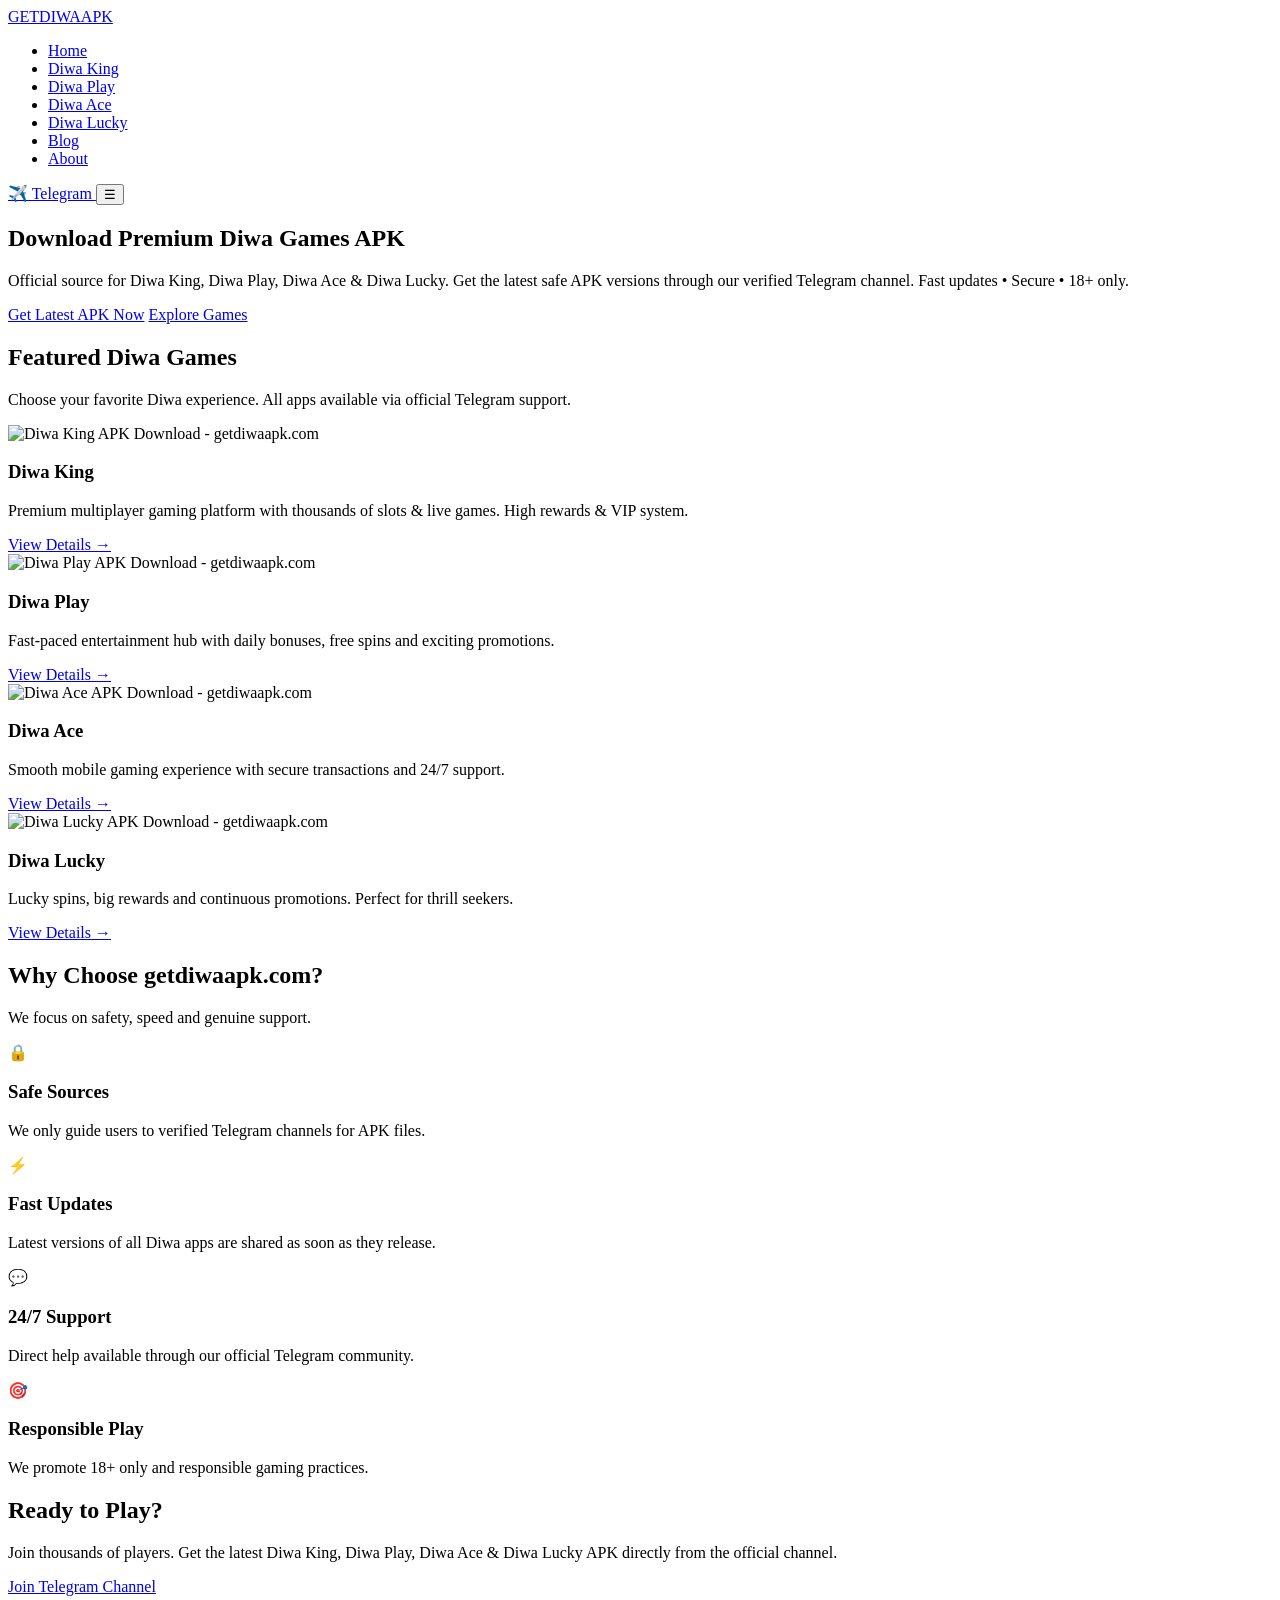
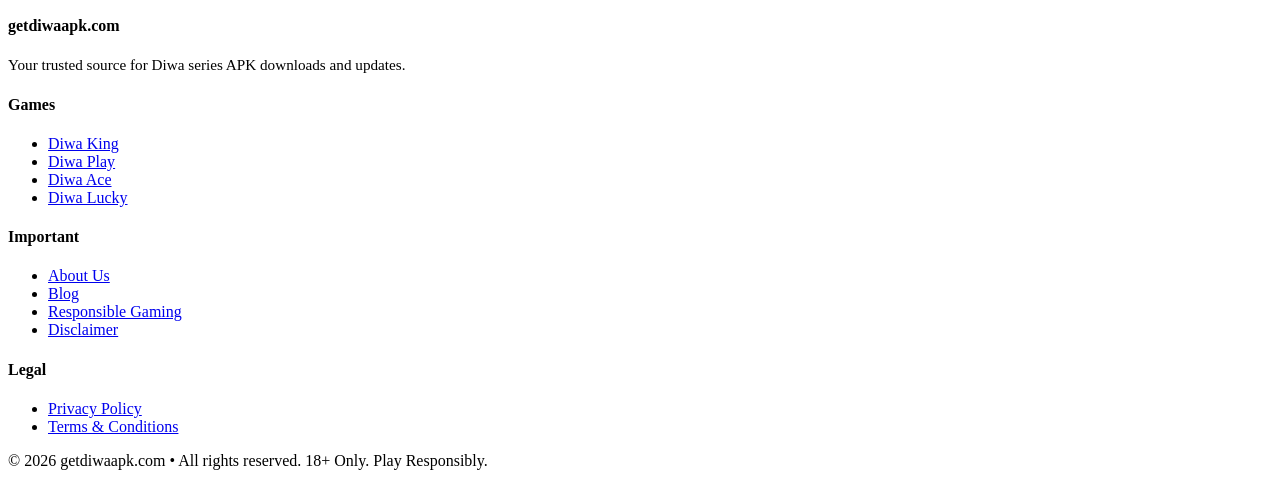
==== commit 1a319842: "Update print statement from 'Hello' to 'Goodbye'" ====
--- a/index.html
+++ b/index.html
@@ -1,1242 +1,219 @@
 <!DOCTYPE html>
 <html lang="en">
 <head>
-    <meta charset="UTF-8">
-    <meta name="viewport" content="width=device-width, initial-scale=1.0">
-    <title>PROSAFEYONOGAME - All Yono Games Download</title>
-    <!-- FontAwesome Icons -->
-    <link rel="stylesheet" href="https://cdnjs.cloudflare.com/ajax/libs/font-awesome/6.4.0/css/all.min.css">
-    <style>
-        :root {
-            --primary-orange: #FF4D00;
-            --secondary-red: #D32F2F;
-            --bg-light: #F4F6F9;
-            --text-dark: #222222;
-            --card-bg: #FFFFFF;
-        }
-
-        * {
-            box-sizing: border-box;
-            margin: 0;
-            padding: 0;
-            font-family: 'Segoe UI', Roboto, Helvetica, Arial, sans-serif;
-        }
-
-        body {
-            background-color: var(--bg-light);
-            color: var(--text-dark);
-            padding-bottom: 70px;
-        }
-
-        /* --- Header --- */
-        header {
-            background-color: var(--primary-orange);
-            color: white;
-            padding: 12px 15px;
-            display: flex;
-            align-items: center;
-            justify-content: space-between;
-            position: sticky;
-            top: 0;
-            z-index: 1000;
-            box-shadow: 0 2px 5px rgba(0,0,0,0.2);
-        }
-
-        .logo-container {
-            display: flex;
-            align-items: center;
-            gap: 10px;
-        }
-
-        .logo-img {
-            width: 38px;
-            height: 38px;
-            border-radius: 50%;
-            background: white;
-            padding: 2px;
-            object-fit: contain;
-        }
-
-        .site-title {
-            font-size: 1.15rem;
-            font-weight: 800;
-            letter-spacing: 0.5px;
-            color: #ffffff;
-            text-transform: uppercase;
-        }
-
-        .menu-btn {
-            font-size: 1.5rem;
-            cursor: pointer;
-        }
-
-        /* --- Sidebar Navigation --- */
-        .sidebar-panel {
-            position: fixed;
-            top: 0;
-            right: -280px;
-            width: 260px;
-            height: 100vh;
-            background: #ffffff;
-            box-shadow: -4px 0 20px rgba(0,0,0,0.15);
-            z-index: 2000;
-            transition: right 0.25s ease-in-out;
-            padding: 20px;
-        }
-
-        .sidebar-panel.open {
-            right: 0;
-        }
-
-        .sidebar-header {
-            display: flex;
-            justify-content: space-between;
-            align-items: center;
-            margin-bottom: 20px;
-            border-bottom: 2px solid var(--primary-orange);
-            padding-bottom: 10px;
-        }
-
-        .sidebar-title {
-            font-size: 15px;
-            font-weight: 700;
-            color: var(--primary-orange);
-            text-transform: uppercase;
-        }
-
-        .sidebar-close {
-            background: none;
-            border: none;
-            color: #111827;
-            font-size: 24px;
-            cursor: pointer;
-        }
-
-        .sidebar-link {
-            display: block;
-            color: #374151;
-            font-size: 14px;
-            font-weight: 600;
-            text-decoration: none;
-            padding: 10px 12px;
-            border-radius: 6px;
-            margin-bottom: 8px;
-            background: #f3f4f6;
-            border: 1px solid transparent;
-            cursor: pointer;
-            text-align: left;
-            width: 100%;
-        }
-
-        .sidebar-link:hover {
-            background: #fff0f0;
-            border-color: var(--secondary-red);
-            color: var(--secondary-red);
-        }
-
-        /* --- Navigation Bar --- */
-        nav {
-            background: #fff;
-            display: flex;
-            justify-content: space-around;
-            padding: 10px 0;
-            box-shadow: 0 1px 3px rgba(0,0,0,0.1);
-        }
-
-        nav a {
-            text-decoration: none;
-            color: #555;
-            font-weight: 600;
-            font-size: 0.9rem;
-            padding: 5px 12px;
-            border-radius: 15px;
-        }
-
-        nav a.active {
-            color: var(--secondary-red);
-            border: 1px solid var(--secondary-red);
-            background-color: #FFF0F0;
-        }
-
-        /* --- Container --- */
-        .container {
-            max-width: 600px;
-            margin: 0 auto;
-            padding: 15px;
-        }
-
-        /* --- Search Field --- */
-        .search-box-wrapper {
-            margin-bottom: 15px;
-        }
-
-        .search-input-field {
-            width: 100%;
-            padding: 10px 14px;
-            background: #ffffff;
-            border: 1px solid #cbd5e1;
-            border-radius: 20px;
-            color: #111827;
-            font-size: 14px;
-            outline: none;
-            box-shadow: inset 0 1px 3px rgba(0,0,0,0.05);
-        }
-
-        /* --- Featured Horizontal Scroll Section --- */
-        .featured-section {
-            display: flex;
-            gap: 12px;
-            overflow-x: auto;
-            padding-bottom: 10px;
-            scrollbar-width: none;
-        }
-
-        .featured-section::-webkit-scrollbar {
-            display: none;
-        }
-
-        .featured-card {
-            min-width: 135px;
-            background: var(--card-bg);
-            border-radius: 12px;
-            padding: 10px;
-            text-align: center;
-            position: relative;
-            box-shadow: 0 2px 8px rgba(0,0,0,0.08);
-            border: 1px solid #EAEAEA;
-            flex-shrink: 0;
-        }
-
-        .fire-badge {
-            position: absolute;
-            top: -8px;
-            left: 50%;
-            transform: translateX(-50%);
-            color: #FF8C00;
-            font-size: 1.1rem;
-        }
-
-        .app-icon-lg {
-            width: 60px;
-            height: 60px;
-            border-radius: 12px;
-            margin: 10px auto 5px;
-            object-fit: cover;
-        }
-
-        .app-name {
-            font-weight: bold;
-            font-size: 0.85rem;
-            margin-bottom: 4px;
-            color: #111;
-            white-space: nowrap;
-            overflow: hidden;
-            text-overflow: ellipsis;
-        }
-
-        .app-info-sm {
-            font-size: 0.7rem;
-            color: #666;
-            margin-bottom: 8px;
-            line-height: 1.3;
-        }
-
-        .btn-download-sm {
-            background: var(--secondary-red);
-            color: white;
-            border: none;
-            padding: 6px 12px;
-            border-radius: 6px;
-            font-size: 0.75rem;
-            font-weight: bold;
-            cursor: pointer;
-            width: 100%;
-            text-decoration: none;
-            display: inline-block;
-            text-transform: uppercase;
-        }
-
-        /* --- Main Filter Toggle --- */
-        .toggle-tabs {
-            display: flex;
-            gap: 10px;
-            margin: 15px 0;
-        }
-
-        .toggle-btn {
-            flex: 1;
-            padding: 10px;
-            border: none;
-            border-radius: 25px;
-            font-weight: bold;
-            cursor: pointer;
-            display: flex;
-            align-items: center;
-            justify-content: center;
-            gap: 8px;
-            font-size: 0.9rem;
-        }
-
-        .toggle-btn.active {
-            background-color: var(--primary-orange);
-            color: white;
-        }
-
-        .toggle-btn.inactive {
-            background-color: #E0E0E0;
-            color: #666;
-        }
-
-        /* --- Vertical App List --- */
-        .app-list {
-            display: flex;
-            flex-direction: column;
-            gap: 12px;
-        }
-
-        .app-list-item {
-            background: white;
-            border-radius: 12px;
-            padding: 12px;
-            display: flex;
-            align-items: center;
-            gap: 12px;
-            box-shadow: 0 2px 6px rgba(0,0,0,0.05);
-            position: relative;
-        }
-
-        .rank-badge {
-            position: absolute;
-            top: 0;
-            left: 0;
-            background: #222;
-            color: #FFD700;
-            font-size: 0.7rem;
-            font-weight: bold;
-            padding: 2px 8px;
-            border-top-left-radius: 12px;
-            border-bottom-right-radius: 8px;
-        }
-
-        .app-icon-md {
-            width: 55px;
-            height: 55px;
-            border-radius: 10px;
-            margin-top: 5px;
-            object-fit: cover;
-        }
-
-        .app-details {
-            flex: 1;
-        }
-
-        .app-title-md {
-            font-weight: 700;
-            font-size: 0.95rem;
-            margin-bottom: 4px;
-            color: #111;
-        }
-
-        .app-detail-text {
-            font-size: 0.75rem;
-            color: #555;
-            display: flex;
-            align-items: center;
-            gap: 4px;
-        }
-
-        .btn-download-md {
-            background: var(--secondary-red);
-            color: white;
-            border: none;
-            padding: 8px 14px;
-            border-radius: 8px;
-            font-size: 0.8rem;
-            font-weight: bold;
-            cursor: pointer;
-            text-decoration: none;
-            display: flex;
-            align-items: center;
-            gap: 5px;
-            text-transform: uppercase;
-        }
-
-        /* --- Legal Card Display Box --- */
-        .legal-display-card {
-            background: #ffffff;
-            border-radius: 12px;
-            padding: 16px;
-            margin: 15px 0;
-            border: 2px solid var(--primary-orange);
-            display: none;
-            box-shadow: 0 4px 12px rgba(0,0,0,0.08);
-        }
-
-        .legal-card-title {
-            font-size: 15px;
-            font-weight: 800;
-            color: var(--secondary-red);
-            margin-bottom: 10px;
-            border-bottom: 1px solid #e5e7eb;
-            padding-bottom: 6px;
-            display: flex;
-            justify-content: space-between;
-            align-items: center;
-        }
-
-        .legal-close-btn {
-            background: #ef4444;
-            color: white;
-            border: none;
-            padding: 2px 8px;
-            font-size: 11px;
-            font-weight: 700;
-            border-radius: 4px;
-            cursor: pointer;
-        }
-
-        .legal-card-body {
-            font-size: 13px;
-            color: #374151;
-            line-height: 1.5;
-            text-align: justify;
-            white-space: pre-line;
-        }
-
-        /* --- FAQ Section --- */
-        .faq-section {
-            background: white;
-            border-radius: 12px;
-            padding: 15px;
-            margin: 20px 0;
-            box-shadow: 0 2px 6px rgba(0,0,0,0.05);
-        }
-
-        .faq-title {
-            font-size: 1rem;
-            font-weight: bold;
-            margin-bottom: 12px;
-            color: var(--primary-orange);
-            text-align: center;
-        }
-
-        .faq-item {
-            border-bottom: 1px solid #eee;
-            padding: 10px 0;
-        }
-
-        .faq-question {
-            font-weight: 700;
-            font-size: 0.85rem;
-            cursor: pointer;
-            display: flex;
-            justify-content: space-between;
-            align-items: center;
-            color: #222;
-        }
-
-        .faq-answer {
-            font-size: 0.8rem;
-            color: #555;
-            margin-top: 8px;
-            display: none;
-            line-height: 1.4;
-        }
-
-        /* --- Quick Menu Grid --- */
-        .quick-grid {
-            display: grid;
-            grid-template-columns: repeat(3, 1fr);
-            gap: 10px;
-            margin: 25px 0;
-            background: var(--secondary-red);
-            padding: 15px;
-            border-radius: 12px;
-            color: white;
-            text-align: center;
-        }
-
-        .quick-item {
-            display: flex;
-            flex-direction: column;
-            align-items: center;
-            gap: 5px;
-            font-size: 0.8rem;
-            text-decoration: none;
-            color: white;
-            cursor: pointer;
-        }
-
-        .quick-item i {
-            font-size: 1.2rem;
-            background: rgba(255,255,255,0.2);
-            padding: 10px;
-            border-radius: 50%;
-            width: 38px;
-            height: 38px;
-            display: flex;
-            align-items: center;
-            justify-content: center;
-        }
-
-        /* --- Legal & Share Section --- */
-        .info-box {
-            background: white;
-            padding: 15px;
-            border-radius: 12px;
-            font-size: 0.8rem;
-            color: #555;
-            line-height: 1.5;
-            margin-bottom: 15px;
-            text-align: center;
-        }
-
-        .alert-box {
-            background: #FFEBEB;
-            border: 1px solid #FFCACA;
-            color: var(--secondary-red);
-            padding: 10px;
-            border-radius: 8px;
-            font-size: 0.75rem;
-            margin-bottom: 15px;
-        }
-
-        .share-btn {
-            background: #102A43;
-            color: white;
-            width: 100%;
-            padding: 12px;
-            border: none;
-            border-radius: 8px;
-            font-weight: bold;
-            display: flex;
-            align-items: center;
-            justify-content: center;
-            gap: 8px;
-            cursor: pointer;
-        }
-
-        /* --- Floating Actions --- */
-        .floating-telegram {
-            position: fixed;
-            bottom: 20px;
-            right: 20px;
-            background: #0088cc;
-            color: white;
-            width: 50px;
-            height: 50px;
-            border-radius: 50%;
-            display: flex;
-            align-items: center;
-            justify-content: center;
-            font-size: 1.5rem;
-            box-shadow: 0 4px 10px rgba(0,0,0,0.3);
-            text-decoration: none;
-            z-index: 1000;
-        }
-
-        footer {
-            text-align: center;
-            font-size: 0.75rem;
-            color: #777;
-            margin-top: 20px;
-        }
-    </style>
+  <meta charset="UTF-8">
+  <meta name="viewport" content="width=device-width, initial-scale=1.0">
+  <title>Get Diwa APK 2026 – Download Diwa King, Diwa Play, Diwa Ace & Diwa Lucky Official</title>
+  <meta name="description" content="Download latest Diwa King, Diwa Play, Diwa Ace and Diwa Lucky APK safely from getdiwaapk.com. Official Telegram support, fast updates, premium gaming experience. 18+ only.">
+  <meta name="keywords" content="Diwa King APK, Diwa Play APK, Diwa Ace APK, Diwa Lucky APK, getdiwaapk, Diwa APK download, Diwa games, Diwa official">
+  <meta name="author" content="getdiwaapk.com">
+  <meta name="robots" content="index, follow">
+  <link rel="canonical" href="https://getdiwaapk.com/">
+  
+  <!-- Open Graph -->
+  <meta property="og:title" content="Get Diwa APK – Official Diwa King, Play, Ace & Lucky Download">
+  <meta property="og:description" content="Premium Diwa games APK download hub. Safe links via official Telegram.">
+  <meta property="og:url" content="https://getdiwaapk.com/">
+  <meta property="og:type" content="website">
+  <meta property="og:site_name" content="getdiwaapk.com">
+  
+  <!-- Twitter -->
+  <meta name="twitter:card" content="summary_large_image">
+  <meta name="twitter:title" content="Get Diwa APK – Diwa King, Play, Ace, Lucky">
+  <meta name="twitter:description" content="Download latest Diwa games APK from trusted source getdiwaapk.com">
+  
+  <link rel="stylesheet" href="style.css">
+  
+  <!-- Structured Data -->
+  <script type="application/ld+json">
+  {
+    "@context": "https://schema.org",
+    "@type": "WebSite",
+    "name": "getdiwaapk.com",
+    "url": "https://getdiwaapk.com/",
+    "description": "Official hub for Diwa King, Diwa Play, Diwa Ace and Diwa Lucky APK downloads",
+    "publisher": {
+      "@type": "Organization",
+      "name": "getdiwaapk.com"
+    }
+  }
+  </script>
 </head>
 <body>
-
-    <!-- Header -->
-    <header>
-        <div class="logo-container">
-            <img src="https://i.ibb.co/fdZpJswb/file-000000002aa872089a44603a2278ac14.png" alt="ProSafe Logo" class="logo-img">
-            <span class="site-title">PROSAFEYONOGAME</span>
-        </div>
-        <i class="fa-solid fa-bars menu-btn" onclick="toggleSidebarMenu()"></i>
-    </header>
-
-    <!-- Sidebar Panel -->
-    <div class="sidebar-panel" id="sidebarPanel">
-        <div class="sidebar-header">
-            <span class="sidebar-title">Menu Options</span>
-            <button class="sidebar-close" onclick="toggleSidebarMenu()">&times;</button>
-        </div>
-        <button class="sidebar-link" onclick="handleLegalDisplay('home')">🏡 Home Dashboard</button>
-        <a href="https://t.me/invitnew" target="_blank" class="sidebar-link">📢 Telegram Channel</a>
-        <button class="sidebar-link" onclick="handleLegalDisplay('privacy')">🛡️ Privacy Policy</button>
-        <button class="sidebar-link" onclick="handleLegalDisplay('terms')">📄 Terms & Conditions</button>
-        <button class="sidebar-link" onclick="handleLegalDisplay('disclaimer')">🌐 Disclaimer Portal</button>
-    </div>
-
-    <!-- Navigation Bar -->
-    <nav>
-        <a href="#" class="active" onclick="handleLegalDisplay('home')">Home</a>
-        <a href="#" onclick="handleLegalDisplay('privacy')">About</a>
-        <a href="promo-code.html">Promo Codes</a>
-        <a href="#" onclick="handleLegalDisplay('disclaimer')">Disclaimer</a>
-    </nav>
-
-    <!-- Container -->
-    <div class="container">
-
-        <!-- Search Bar -->
-        <div class="search-box-wrapper">
-            <input type="text" class="search-input-field" id="gameSearchInput" placeholder="🔍 Search games..." onkeyup="filterGameList()">
-        </div>
-
-        <!-- Dynamic Legal Display Card -->
-        <div class="legal-display-card" id="legalDisplayCard">
-            <div class="legal-card-title">
-                <span id="legalTabTitle">Document Title</span>
-                <button class="legal-close-btn" onclick="closeLegalCard()">Close ✕</button>
-            </div>
-            <div class="legal-card-body" id="legalTabBody">Loading...</div>
-        </div>
-
-        <!-- Top Featured Scrollable Apps -->
-        <div class="featured-section">
-            <div class="featured-card">
-                <i class="fa-solid fa-fire fire-badge"></i>
-                <img src="https://i.ibb.co/vx3JSHvL/IMG-20260709-090606-552.jpg" alt="Max Rummy" class="app-icon-lg">
-                <div class="app-name">Max Rummy</div>
-                <div class="app-info-sm">Bonus Active<br>Min Withdraw ₹100</div>
-                <a href="max-rummy.html" class="btn-download-sm">DOWNLOAD</a>
-            </div>
-            <div class="featured-card">
-                <i class="fa-solid fa-fire fire-badge"></i>
-                <img src="https://i.ibb.co/MknBcYh4/IMG-20260723-075159-651.jpg" alt="Dhan Game" class="app-icon-lg">
-                <div class="app-name">Dhan Game</div>
-                <div class="app-info-sm">Bonus Active<br>Min Withdraw ₹100</div>
-                <a href="dhan-game.html" class="btn-download-sm">DOWNLOAD</a>
-            </div>
-            <div class="featured-card">
-                <i class="fa-solid fa-fire fire-badge"></i>
-                <img src="https://i.ibb.co/MFCpD0v/IMG-20260729-083044-255.jpg" alt="Win Rummy" class="app-icon-lg">
-                <div class="app-name">Win Rummy</div>
-                <div class="app-info-sm">New Launched<br>Min Withdraw ₹100</div>
-                <a href="win-rummy.html" class="btn-download-sm">DOWNLOAD</a>
-            </div>
-        </div>
-
-        <!-- Filter Toggle Buttons -->
-        <div class="toggle-tabs">
-            <button class="toggle-btn active" id="btnAllApps" onclick="switchTab('all')"><i class="fa-solid fa-layer-group"></i> ALL APPS</button>
-            <button class="toggle-btn inactive" id="btnNewApps" onclick="switchTab('new')"><i class="fa-solid fa-sparkles"></i> NEW APPS</button>
-        </div>
-
-        <!-- Vertical App List Start -->
-        <div class="app-list" id="appList">
-                      <!-- 11. Bingo 101 -->
-            <div class="app-list-item app-card-node" data-category="all" data-name="bingo 101">
-                <div class="rank-badge">11</div>
-                <img src="https://i.ibb.co/S46hgCs6/Screenshot-2026-0524-214009.png" alt="Bingo 101" class="app-icon-md">
-                <div class="app-details">
-                    <div class="app-title-md">Bingo 101</div>
-                    <div class="app-detail-text" style="color:var(--secondary-red);">✨ Bonus ₹77 to ₹177</div>
-                    <div class="app-detail-text">💸 Min Withdraw ₹100</div>
-                </div>
-                <a href="bingo-101.html" class="btn-download-md"><i class="fa-solid fa-download"></i> DOWNLOAD</a>
-            </div>
-
-            <!-- 12. 101Z -->
-            <div class="app-list-item app-card-node" data-category="all" data-name="101z">
-                <div class="rank-badge">12</div>
-                <img src="https://i.ibb.co/QF1qr0Xs/IMG-20260526-095252-042.jpg" alt="101Z" class="app-icon-md">
-                <div class="app-details">
-                    <div class="app-title-md">101Z</div>
-                    <div class="app-detail-text" style="color:var(--secondary-red);">✨ Bonus ₹50 to ₹100</div>
-                    <div class="app-detail-text">💸 Min Withdraw ₹100</div>
-                </div>
-                <a href="101-z.html" class="btn-download-md"><i class="fa-solid fa-download"></i> DOWNLOAD</a>
-            </div>
-
-            <!-- 13. IND Slots -->
-            <div class="app-list-item app-card-node" data-category="all" data-name="ind slots">
-                <div class="rank-badge">13</div>
-                <img src="https://i.ibb.co/qYX8344d/IMG-20260526-095508-315.jpg" alt="IND Slots" class="app-icon-md">
-                <div class="app-details">
-                    <div class="app-title-md">IND Slots</div>
-                    <div class="app-detail-text" style="color:var(--secondary-red);">✨ Bonus ₹33 to ₹57</div>
-                    <div class="app-detail-text">💸 Min Withdraw ₹100</div>
-                </div>
-                <a href="ind-slots.html" class="btn-download-md"><i class="fa-solid fa-download"></i> DOWNLOAD</a>
-            </div>
-
-            <!-- 14. Spin 101 -->
-            <div class="app-list-item app-card-node" data-category="all" data-name="spin 101">
-                <div class="rank-badge">14</div>
-                <img src="https://i.ibb.co/Tq72gZFq/IMG-20260527-084621-601.jpg" alt="Spin 101" class="app-icon-md">
-                <div class="app-details">
-                    <div class="app-title-md">Spin 101</div>
-                    <div class="app-detail-text" style="color:var(--secondary-red);">✨ Bonus ₹40 to ₹80</div>
-                    <div class="app-detail-text">💸 Min Withdraw ₹100</div>
-                </div>
-                <a href="spin-101.html" class="btn-download-md"><i class="fa-solid fa-download"></i> DOWNLOAD</a>
-            </div>
-
-            <!-- 15. Ind Club -->
-            <div class="app-list-item app-card-node" data-category="all" data-name="ind club">
-                <div class="rank-badge">15</div>
-                <img src="https://i.ibb.co/Df1Ckfb6/IMG-20260527-084343-458.jpg" alt="Ind Club" class="app-icon-md">
-                <div class="app-details">
-                    <div class="app-title-md">Ind Club</div>
-                    <div class="app-detail-text" style="color:var(--secondary-red);">✨ Bonus ₹50 to ₹100</div>
-                    <div class="app-detail-text">💸 Min Withdraw ₹100</div>
-                </div>
-                <a href="ind-club.html" class="btn-download-md"><i class="fa-solid fa-download"></i> DOWNLOAD</a>
-            </div>
-
-            <!-- 16. 789 Jackpot -->
-            <div class="app-list-item app-card-node" data-category="all" data-name="789 jackpot">
-                <div class="rank-badge">16</div>
-                <img src="https://i.ibb.co/LXHb3q9r/IMG-20260527-084105-646.jpg" alt="789 Jackpot" class="app-icon-md">
-                <div class="app-details">
-                    <div class="app-title-md">789 Jackpot</div>
-                    <div class="app-detail-text" style="color:var(--secondary-red);">✨ Bonus ₹40 to ₹80</div>
-                    <div class="app-detail-text">💸 Min Withdraw ₹100</div>
-                </div>
-                <a href="789-jackpots.html" class="btn-download-md"><i class="fa-solid fa-download"></i> DOWNLOAD</a>
-            </div>
-
-            <!-- 17. Jaiho Rummy -->
-            <div class="app-list-item app-card-node" data-category="all" data-name="jaiho rummy">
-                <div class="rank-badge">17</div>
-                <img src="https://i.ibb.co/S4Lbb73b/IMG-20260527-083816-794.jpg" alt="Jaiho Rummy" class="app-icon-md">
-                <div class="app-details">
-                    <div class="app-title-md">Jaiho Rummy</div>
-                    <div class="app-detail-text" style="color:var(--secondary-red);">✨ Bonus ₹40 to ₹120</div>
-                    <div class="app-detail-text">💸 Min Withdraw ₹100</div>
-                </div>
-                <a href="jaiho-rummy.html" class="btn-download-md"><i class="fa-solid fa-download"></i> DOWNLOAD</a>
-            </div>
-
-            <!-- 18. Hi Rummy -->
-            <div class="app-list-item app-card-node" data-category="all" data-name="hi rummy">
-                <div class="rank-badge">18</div>
-                <img src="https://i.ibb.co/Y4QjvfRz/IMG-20260527-083518-645.jpg" alt="Hi Rummy" class="app-icon-md">
-                <div class="app-details">
-                    <div class="app-title-md">Hi Rummy</div>
-                    <div class="app-detail-text" style="color:var(--secondary-red);">✨ Bonus ₹44 to ₹93</div>
-                    <div class="app-detail-text">💸 Min Withdraw ₹100</div>
-                </div>
-                <a href="hi-rummy.html" class="btn-download-md"><i class="fa-solid fa-download"></i> DOWNLOAD</a>
-            </div>
-
-            <!-- 19. Gogo Rummy -->
-            <div class="app-list-item app-card-node" data-category="all" data-name="gogo rummy">
-                <div class="rank-badge">19</div>
-                <img src="https://i.ibb.co/5xFTSv8P/IMG-20260527-083320-198.jpg" alt="Gogo Rummy" class="app-icon-md">
-                <div class="app-details">
-                    <div class="app-title-md">Gogo Rummy</div>
-                    <div class="app-detail-text" style="color:var(--secondary-red);">✨ Bonus ₹50 to ₹100</div>
-                    <div class="app-detail-text">💸 Min Withdraw ₹100</div>
-                </div>
-                <a href="gogo-rummy.html" class="btn-download-md"><i class="fa-solid fa-download"></i> DOWNLOAD</a>
-            </div>
-
-            <!-- 20. Boss Rummy -->
-            <div class="app-list-item app-card-node" data-category="all" data-name="boss rummy">
-                <div class="rank-badge">20</div>
-                <img src="https://i.ibb.co/RpFWTsC2/IMG-20260527-083035-119.jpg" alt="Boss Rummy" class="app-icon-md">
-                <div class="app-details">
-                    <div class="app-title-md">Boss Rummy</div>
-                    <div class="app-detail-text" style="color:var(--secondary-red);">✨ Bonus ₹79</div>
-                    <div class="app-detail-text">💸 Min Withdraw ₹100</div>
-                </div>
-                <a href="boss-rummy.html" class="btn-download-md"><i class="fa-solid fa-download"></i> DOWNLOAD</a>
-            </div>
-
-            <!-- 21. Club INR -->
-            <div class="app-list-item app-card-node" data-category="all" data-name="club inr">
-                <div class="rank-badge">21</div>
-                <img src="https://i.ibb.co/mCGfLWTQ/IMG-20260527-082911-954.jpg" alt="Club INR" class="app-icon-md">
-                <div class="app-details">
-                    <div class="app-title-md">Club INR</div>
-                    <div class="app-detail-text" style="color:var(--secondary-red);">✨ Bonus ₹44 to ₹115</div>
-                    <div class="app-detail-text">💸 Min Withdraw ₹100</div>
-                </div>
-                <a href="club-inr.html" class="btn-download-md"><i class="fa-solid fa-download"></i> DOWNLOAD</a>
-            </div>
-
-            <!-- 22. Game Rummy -->
-            <div class="app-list-item app-card-node" data-category="all" data-name="game rummy">
-                <div class="rank-badge">22</div>
-                <img src="https://i.ibb.co/XfpncM77/IMG-20260527-082804-195.jpg" alt="Game Rummy" class="app-icon-md">
-                <div class="app-details">
-                    <div class="app-title-md">Game Rummy</div>
-                    <div class="app-detail-text" style="color:var(--secondary-red);">✨ Bonus ₹53 to ₹88</div>
-                    <div class="app-detail-text">💸 Min Withdraw ₹100</div>
-                </div>
-                <a href="game-rummy.html" class="btn-download-md"><i class="fa-solid fa-download"></i> DOWNLOAD</a>
-            </div>
-
-            <!-- 23. Rumble Rummy -->
-            <div class="app-list-item app-card-node" data-category="all" data-name="rumble rummy">
-                <div class="rank-badge">23</div>
-                <img src="https://i.ibb.co/6CWcJ9t/IMG-20260527-082552-806.jpg" alt="Rumble Rummy" class="app-icon-md">
-                <div class="app-details">
-                    <div class="app-title-md">Rumble Rummy</div>
-                    <div class="app-detail-text" style="color:var(--secondary-red);">✨ Bonus ₹40 to ₹78</div>
-                    <div class="app-detail-text">💸 Min Withdraw ₹100</div>
-                </div>
-                <a href="rumble-rummy.html" class="btn-download-md"><i class="fa-solid fa-download"></i> DOWNLOAD</a>
-            </div>
-
-            <!-- 24. OK Rummy -->
-            <div class="app-list-item app-card-node" data-category="all" data-name="ok rummy">
-                <div class="rank-badge">24</div>
-                <img src="https://i.ibb.co/VYBQzpwY/IMG-20260604-190041-410.jpg" alt="OK Rummy" class="app-icon-md">
-                <div class="app-details">
-                    <div class="app-title-md">OK Rummy</div>
-                    <div class="app-detail-text" style="color:var(--secondary-red);">✨ Bonus ₹50 to ₹100</div>
-                    <div class="app-detail-text">💸 Min Withdraw ₹100</div>
-                </div>
-                <a href="ok-rummy.html" class="btn-download-md"><i class="fa-solid fa-download"></i> DOWNLOAD</a>
-            </div>
-
-            <!-- 25. Spin Gold -->
-            <div class="app-list-item app-card-node" data-category="all" data-name="spin gold">
-                <div class="rank-badge">25</div>
-                <img src="https://i.ibb.co/932KxXnP/Screenshot-2026-0604-203451.png" alt="Spin Gold" class="app-icon-md">
-                <div class="app-details">
-                    <div class="app-title-md">Spin Gold</div>
-                    <div class="app-detail-text" style="color:var(--secondary-red);">✨ Bonus ₹50 to ₹100</div>
-                    <div class="app-detail-text">💸 Min Withdraw ₹100</div>
-                </div>
-                <a href="spin-gold.html" class="btn-download-md"><i class="fa-solid fa-download"></i> DOWNLOAD</a>
-            </div>
-
-            <!-- 26. Bet 213 -->
-            <div class="app-list-item app-card-node" data-category="all" data-name="bet 213">
-                <div class="rank-badge">26</div>
-                <img src="https://i.ibb.co/YsMHdC3/IMG-20260604-203944-171.jpg" alt="Bet 213" class="app-icon-md">
-                <div class="app-details">
-                    <div class="app-title-md">Bet 213</div>
-                    <div class="app-detail-text" style="color:var(--secondary-red);">✨ Bonus ₹40 to ₹80</div>
-                    <div class="app-detail-text">💸 Min Withdraw ₹100</div>
-                </div>
-                <a href="bet-213.html" class="btn-download-md"><i class="fa-solid fa-download"></i> DOWNLOAD</a>
-            </div>
-
-            <!-- 27. Slots Winner -->
-            <div class="app-list-item app-card-node" data-category="all" data-name="slots winner">
-                <div class="rank-badge">27</div>
-                <img src="https://i.ibb.co/JRfZxJFz/IMG-20260601-134057-693.jpg" alt="Slots Winner" class="app-icon-md">
-                <div class="app-details">
-                    <div class="app-title-md">Slots Winner</div>
-                    <div class="app-detail-text" style="color:var(--secondary-red);">✨ Bonus ₹50 to ₹100</div>
-                    <div class="app-detail-text">💸 Min Withdraw ₹100</div>
-                </div>
-                <a href="slots-winner.html" class="btn-download-md"><i class="fa-solid fa-download"></i> DOWNLOAD</a>
-            </div>
-
-            <!-- 28. Neta VIP -->
-            <div class="app-list-item app-card-node" data-category="all" data-name="neta vip">
-                <div class="rank-badge">28</div>
-                <img src="https://i.ibb.co/q3mdn5fK/IMG-20260601-134207-570.jpg" alt="Neta VIP" class="app-icon-md">
-                <div class="app-details">
-                    <div class="app-title-md">Neta VIP</div>
-                    <div class="app-detail-text" style="color:var(--secondary-red);">✨ Bonus ₹50 to ₹100</div>
-                    <div class="app-detail-text">💸 Min Withdraw ₹100</div>
-                </div>
-                <a href="neta-vip.html" class="btn-download-md"><i class="fa-solid fa-download"></i> DOWNLOAD</a>
-            </div>
-
-            <!-- 29. MBM Bet -->
-            <div class="app-list-item app-card-node" data-category="all" data-name="mbm bet">
-                <div class="rank-badge">29</div>
-                <img src="https://i.ibb.co/TxzVSnrm/IMG-20260601-134235-452.jpg" alt="MBM Bet" class="app-icon-md">
-                <div class="app-details">
-                    <div class="app-title-md">MBM Bet</div>
-                    <div class="app-detail-text" style="color:var(--secondary-red);">✨ Bonus ₹50 to ₹100</div>
-                    <div class="app-detail-text">💸 Min Withdraw ₹100</div>
-                </div>
-                <a href="mbm-bet.html" class="btn-download-md"><i class="fa-solid fa-download"></i> DOWNLOAD</a>
-            </div>
-
-            <!-- 30. Jaiho Win -->
-            <div class="app-list-item app-card-node" data-category="all" data-name="jaiho win">
-                <div class="rank-badge">30</div>
-                <img src="https://i.ibb.co/zVGcGjrv/IMG-20260601-134303-975.jpg" alt="Jaiho Win" class="app-icon-md">
-                <div class="app-details">
-                    <div class="app-title-md">Jaiho Win</div>
-                    <div class="app-detail-text" style="color:var(--secondary-red);">✨ Bonus ₹50 to ₹100</div>
-                    <div class="app-detail-text">💸 Min Withdraw ₹100</div>
-                </div>
-                <a href="jaiho-win.html" class="btn-download-md"><i class="fa-solid fa-download"></i> DOWNLOAD</a>
-            </div>
-                        <!-- 31. ABC Rummy -->
-            <div class="app-list-item app-card-node" data-category="all" data-name="abc rummy">
-                <div class="rank-badge">31</div>
-                <img src="https://i.ibb.co/PGKmgd81/IMG-20260601-134329-100.jpg" alt="ABC Rummy" class="app-icon-md">
-                <div class="app-details">
-                    <div class="app-title-md">ABC Rummy</div>
-                    <div class="app-detail-text" style="color:var(--secondary-red);">✨ Bonus ₹50 to ₹100</div>
-                    <div class="app-detail-text">💸 Min Withdraw ₹100</div>
-                </div>
-                <a href="abc-rummy.html" class="btn-download-md"><i class="fa-solid fa-download"></i> DOWNLOAD</a>
-            </div>
-
-            <!-- 32. Yono VIP -->
-            <div class="app-list-item app-card-node" data-category="all" data-name="yono vip">
-                <div class="rank-badge">32</div>
-                <img src="https://i.ibb.co/gLCMDkSM/IMG-20260601-134349-455.jpg" alt="Yono VIP" class="app-icon-md">
-                <div class="app-details">
-                    <div class="app-title-md">Yono VIP</div>
-                    <div class="app-detail-text" style="color:var(--secondary-red);">✨ Bonus ₹50 to ₹100</div>
-                    <div class="app-detail-text">💸 Min Withdraw ₹100</div>
-                </div>
-                <a href="yono-vip.html" class="btn-download-md"><i class="fa-solid fa-download"></i> DOWNLOAD</a>
-            </div>
-
-            <!-- 33. Rummy 77 -->
-            <div class="app-list-item app-card-node" data-category="all" data-name="rummy 77">
-                <div class="rank-badge">33</div>
-                <img src="https://i.ibb.co/G4xVYT3V/IMG-20260529-085328-640.jpg" alt="Rummy 77" class="app-icon-md">
-                <div class="app-details">
-                    <div class="app-title-md">Rummy 77</div>
-                    <div class="app-detail-text" style="color:var(--secondary-red);">✨ Bonus ₹53 to ₹101</div>
-                    <div class="app-detail-text">💸 Min Withdraw ₹100</div>
-                </div>
-                <a href="rummy-77.html" class="btn-download-md"><i class="fa-solid fa-download"></i> DOWNLOAD</a>
-            </div>
-
-            <!-- 34. YONO 777 -->
-            <div class="app-list-item app-card-node" data-category="all" data-name="yono 777">
-                <div class="rank-badge">34</div>
-                <img src="https://i.ibb.co/n4845mq/IMG-20260528-170231-394.jpg" alt="Yono 777" class="app-icon-md">
-                <div class="app-details">
-                    <div class="app-title-md">Yono 777</div>
-                    <div class="app-detail-text" style="color:var(--secondary-red);">✨ Bonus ₹50 to ₹100</div>
-                    <div class="app-detail-text">💸 Min Withdraw ₹100</div>
-                </div>
-                <a href="yono-777.html" class="btn-download-md"><i class="fa-solid fa-download"></i> DOWNLOAD</a>
-            </div>
-
-            <!-- 35. Slots Spin -->
-            <div class="app-list-item app-card-node" data-category="all" data-name="slots spin">
-                <div class="rank-badge">35</div>
-                <img src="https://i.ibb.co/Sw5jz8d4/IMG-20260529-085855-118.jpg" alt="Slots Spin" class="app-icon-md">
-                <div class="app-details">
-                    <div class="app-title-md">Slots Spin</div>
-                    <div class="app-detail-text" style="color:var(--secondary-red);">✨ Bonus ₹50 to ₹100</div>
-                    <div class="app-detail-text">💸 Min Withdraw ₹100</div>
-                </div>
-                <a href="slots-spin.html" class="btn-download-md"><i class="fa-solid fa-download"></i> DOWNLOAD</a>
-            </div>
-
-            <!-- 36. Jaiho Arcade -->
-            <div class="app-list-item app-card-node" data-category="all" data-name="jaiho arcade">
-                <div class="rank-badge">36</div>
-                <img src="https://i.ibb.co/zT56hbGh/IMG-20260528-170118-181.jpg" alt="Jaiho Arcade" class="app-icon-md">
-                <div class="app-details">
-                    <div class="app-title-md">Jaiho Arcade</div>
-                    <div class="app-detail-text" style="color:var(--secondary-red);">✨ Bonus ₹50 to ₹100</div>
-                    <div class="app-detail-text">💸 Min Withdraw ₹100</div>
-                </div>
-                <a href="jaiho-arcade.html" class="btn-download-md"><i class="fa-solid fa-download"></i> DOWNLOAD</a>
-            </div>
-
-            <!-- 37. Jaiho Spin -->
-            <div class="app-list-item app-card-node" data-category="all" data-name="jaiho spin">
-                <div class="rank-badge">37</div>
-                <img src="https://i.ibb.co/mFtZ60Ft/IMG-20260528-170044-119.jpg" alt="Jaiho Spin" class="app-icon-md">
-                <div class="app-details">
-                    <div class="app-title-md">Jaiho Spin</div>
-                    <div class="app-detail-text" style="color:var(--secondary-red);">✨ Bonus ₹50 to ₹100</div>
-                    <div class="app-detail-text">💸 Min Withdraw ₹100</div>
-                </div>
-                <a href="jaiho-spin.html" class="btn-download-md"><i class="fa-solid fa-download"></i> DOWNLOAD</a>
-            </div>
-
-            <!-- 38. Rummy Ludo -->
-            <div class="app-list-item app-card-node" data-category="all" data-name="rummy ludo">
-                <div class="rank-badge">38</div>
-                <img src="https://i.ibb.co/gMxqcQCG/IMG-20260528-165950-648.jpg" alt="Rummy Ludo" class="app-icon-md">
-                <div class="app-details">
-                    <div class="app-title-md">Rummy Ludo</div>
-                    <div class="app-detail-text" style="color:var(--secondary-red);">✨ Bonus ₹50 to ₹100</div>
-                    <div class="app-detail-text">💸 Min Withdraw ₹100</div>
-                </div>
-                <a href="rummy-ludo.html" class="btn-download-md"><i class="fa-solid fa-download"></i> DOWNLOAD</a>
-            </div>
-
-            <!-- 39. Maha Game -->
-            <div class="app-list-item app-card-node" data-category="all" data-name="maha game">
-                <div class="rank-badge">39</div>
-                <img src="https://i.ibb.co/kVhqgcBS/IMG-20260528-165912-402.jpg" alt="Maha Game" class="app-icon-md">
-                <div class="app-details">
-                    <div class="app-title-md">Maha Game</div>
-                    <div class="app-detail-text" style="color:var(--secondary-red);">✨ Bonus ₹63 to ₹80</div>
-                    <div class="app-detail-text">💸 Min Withdraw ₹100</div>
-                </div>
-                <a href="maha-game.html" class="btn-download-md"><i class="fa-solid fa-download"></i> DOWNLOAD</a>
-            </div>
-
-            <!-- 40. Yes Spin -->
-            <div class="app-list-item app-card-node" data-category="all" data-name="yes spin">
-                <div class="rank-badge">40</div>
-                <img src="https://i.ibb.co/HpGCKDhf/IMG-20260528-165827-292.jpg" alt="Yes Spin" class="app-icon-md">
-                <div class="app-details">
-                    <div class="app-title-md">Yes Spin</div>
-                    <div class="app-detail-text" style="color:var(--secondary-red);">✨ Bonus ₹66 to ₹91</div>
-                    <div class="app-detail-text">💸 Min Withdraw ₹100</div>
-                </div>
-                <a href="yes-spin.html" class="btn-download-md"><i class="fa-solid fa-download"></i> DOWNLOAD</a>
-            </div>
-
-            <!-- 41. Yono Slots -->
-            <div class="app-list-item app-card-node" data-category="all" data-name="yono slots">
-                <div class="rank-badge">41</div>
-                <img src="https://i.ibb.co/W4RkkgnW/IMG-20260528-165717-352.jpg" alt="Yono Slots" class="app-icon-md">
-                <div class="app-details">
-                    <div class="app-title-md">Yono Slots</div>
-                    <div class="app-detail-text" style="color:var(--secondary-red);">✨ Bonus ₹44 to ₹90</div>
-                    <div class="app-detail-text">💸 Min Withdraw ₹100</div>
-                </div>
-                <a href="yono-slots-game.html" class="btn-download-md"><i class="fa-solid fa-download"></i> DOWNLOAD</a>
-            </div>
-
-            <!-- 42. Rummy 888 -->
-            <div class="app-list-item app-card-node" data-category="all" data-name="rummy 888">
-                <div class="rank-badge">42</div>
-                <img src="https://i.ibb.co/wF6g121J/IMG-20260528-165432-914.jpg" alt="Rummy 888" class="app-icon-md">
-                <div class="app-details">
-                    <div class="app-title-md">Rummy 888</div>
-                    <div class="app-detail-text" style="color:var(--secondary-red);">✨ Bonus ₹50 to ₹100</div>
-                    <div class="app-detail-text">💸 Min Withdraw ₹100</div>
-                </div>
-                <a href="rummy-888.html" class="btn-download-md"><i class="fa-solid fa-download"></i> DOWNLOAD</a>
-            </div>
-
-            <!-- 43. Jaiho Slots -->
-            <div class="app-list-item app-card-node" data-category="all" data-name="jaiho slots">
-                <div class="rank-badge">43</div>
-                <img src="https://i.ibb.co/wZBnk9sF/IMG-20260528-165407-231.jpg" alt="Jaiho Slots" class="app-icon-md">
-                <div class="app-details">
-                    <div class="app-title-md">Jaiho Slots</div>
-                    <div class="app-detail-text" style="color:var(--secondary-red);">✨ Bonus ₹50 to ₹100</div>
-                    <div class="app-detail-text">💸 Min Withdraw ₹100</div>
-                </div>
-                <a href="jaiho-slots.html" class="btn-download-md"><i class="fa-solid fa-download"></i> DOWNLOAD</a>
-            </div>
-
-            <!-- 44. Yono Games -->
-            <div class="app-list-item app-card-node" data-category="all" data-name="yono games">
-                <div class="rank-badge">44</div>
-                <img src="https://i.ibb.co/GQ6GP2LS/Screenshot-2026-0528-165315.png" alt="Yono Games" class="app-icon-md">
-                <div class="app-details">
-                    <div class="app-title-md">Yono Games</div>
-                    <div class="app-detail-text" style="color:var(--secondary-red);">✨ Bonus ₹109</div>
-                    <div class="app-detail-text">💸 Min Withdraw ₹100</div>
-                </div>
-                <a href="yono-games.html" class="btn-download-md"><i class="fa-solid fa-download"></i> DOWNLOAD</a>
-            </div>
-
-            <!-- 45. Top Rummy -->
-            <div class="app-list-item app-card-node" data-category="all" data-name="top rummy">
-                <div class="rank-badge">45</div>
-                <img src="https://i.ibb.co/RGtvj6Dd/IMG-20260528-165052-353.jpg" alt="Top Rummy" class="app-icon-md">
-                <div class="app-details">
-                    <div class="app-title-md">Top Rummy</div>
-                    <div class="app-detail-text" style="color:var(--secondary-red);">✨ Bonus ₹50 to ₹100</div>
-                    <div class="app-detail-text">💸 Min Withdraw ₹100</div>
-                </div>
-                <a href="top-rummy.html" class="btn-download-md"><i class="fa-solid fa-download"></i> DOWNLOAD</a>
-            </div>
-                        <!-- 46. Spin Winner -->
-            <div class="app-list-item app-card-node" data-category="all" data-name="spin winner">
-                <div class="rank-badge">46</div>
-                <img src="https://i.ibb.co/chcCTzLS/IMG-20260528-165212-428.jpg" alt="Spin Winner" class="app-icon-md">
-                <div class="app-details">
-                    <div class="app-title-md">Spin Winner</div>
-                    <div class="app-detail-text" style="color:var(--secondary-red);">✨ Bonus ₹50 to ₹100</div>
-                    <div class="app-detail-text">💸 Min Withdraw ₹100</div>
-                </div>
-                <a href="spin-winner.html" class="btn-download-md"><i class="fa-solid fa-download"></i> DOWNLOAD</a>
-            </div>
-
-            <!-- 47. Joy Rummy -->
-            <div class="app-list-item app-card-node" data-category="all" data-name="joy rummy">
-                <div class="rank-badge">47</div>
-                <img src="https://i.ibb.co/xKNsWwb0/IMG-20260528-165017-074.jpg" alt="Joy Rummy" class="app-icon-md">
-                <div class="app-details">
-                    <div class="app-title-md">Joy Rummy</div>
-                    <div class="app-detail-text" style="color:var(--secondary-red);">✨ Bonus ₹200</div>
-                    <div class="app-detail-text">💸 Min Withdraw ₹100</div>
-                </div>
-                <a href="joy-rummy.html" class="btn-download-md"><i class="fa-solid fa-download"></i> DOWNLOAD</a>
-            </div>
-
-            <!-- 48. Love Rummy -->
-            <div class="app-list-item app-card-node" data-category="all" data-name="love rummy">
-                <div class="rank-badge">48</div>
-                <img src="https://i.ibb.co/fVc44frd/IMG-20260528-164912-649.jpg" alt="Love Rummy" class="app-icon-md">
-                <div class="app-details">
-                    <div class="app-title-md">Love Rummy</div>
-                    <div class="app-detail-text" style="color:var(--secondary-red);">✨ Bonus ₹43 to ₹88</div>
-                    <div class="app-detail-text">💸 Min Withdraw ₹100</div>
-                </div>
-                <a href="love-rummy.html" class="btn-download-md"><i class="fa-solid fa-download"></i> DOWNLOAD</a>
-            </div>
-
-        </div> <!-- Vertical App List End -->
-
-        <!-- FAQ Section -->
-        <div class="faq-section">
-            <div class="faq-title">Frequently Asked Questions (FAQs)</div>
-            
-            <div class="faq-item">
-                <div class="faq-question" onclick="toggleFaq(this)">🎮 What is Yono Games? <i class="fa-solid fa-chevron-down"></i></div>
-                <div class="faq-answer">Yono Games (prosafeyonogame2026) is an online platform that provides users access to a wide range of real money gaming apps. From rummy and slots to bingo and arcade games, players can enjoy multiple gaming options in one place.</div>
-            </div>
-
-            <div class="faq-item">
-                <div class="faq-question" onclick="toggleFaq(this)">🚀 How do I download any game app? <i class="fa-solid fa-chevron-down"></i></div>
-                <div class="faq-answer">Simple! Open our official website Prosafeyonogame2026.com, search your desired Yono Game and click on the download app button. Now, your game will be auto downloaded into your device.</div>
-            </div>
-
-            <div class="faq-item">
-                <div class="faq-question" onclick="toggleFaq(this)">💰 What is the minimum withdrawal on Yono apps? <i class="fa-solid fa-chevron-down"></i></div>
-                <div class="faq-answer">On most listed Yono apps the minimum withdrawal is ₹100.</div>
-            </div>
-
-            <div class="faq-item">
-                <div class="faq-question" onclick="toggleFaq(this)">👑 Are you the official owner of all these yono apps? <i class="fa-solid fa-chevron-down"></i></div>
-                <div class="faq-answer">No. Yono Games is an independent listing platform. We do not own, operate or control any app featured here. We only collect publicly available details to help you compare apps and download quickly.</div>
-            </div>
-
-            <div class="faq-item">
-                <div class="faq-question" onclick="toggleFaq(this)">🛡️ Are real-money gaming apps legal and safe to use? <i class="fa-solid fa-chevron-down"></i></div>
-                <div class="faq-answer">The listed apps use encryption and verified payment gateways, but they are real-money platforms for users aged 18+ only. Real-money gaming is restricted or banned in some Indian states, so always check your local laws.</div>
-            </div>
-        </div>
-
-        <!-- Player Guide Section -->
-        <div class="info-box" style="text-align: left; margin-bottom: 20px;">
-            <h3 style="color: var(--primary-orange); margin-bottom: 8px; font-size: 1rem;"><i class="fa-solid fa-book-open"></i> Player Guide & Tips</h3>
-            <p style="margin-bottom: 6px;"><strong>1. Begin with Simpler Games:</strong> If you're new, start with easy titles like Yono Rummy and card classics with clear rules.</p>
-            <p style="margin-bottom: 6px;"><strong>2. Use Official Links:</strong> Always download APKs from verified links to avoid fake applications.</p>
-            <p style="margin-bottom: 6px;"><strong>3. Set Limits:</strong> Real money gaming involves risk. Set daily playing limits and never bet more than you can afford to lose.</p>
-        </div>
-
-        <!-- Bottom Navigation Grid Menu -->
-        <div class="quick-grid">
-            <div onclick="handleLegalDisplay('privacy')" class="quick-item"><i class="fa-solid fa-circle-info"></i> About</div>
-            <a href="https://t.me/invitnew" target="_blank" class="quick-item"><i class="fa-paper-plane fa-solid"></i> Telegram</a>
-            <div onclick="handleLegalDisplay('disclaimer')" class="quick-item"><i class="fa-solid fa-triangle-exclamation"></i> Disclaimer</div>
-            <div onclick="handleLegalDisplay('privacy')" class="quick-item"><i class="fa-solid fa-envelope"></i> Contact</div>
-            <a href="promo-code.html" class="quick-item"><i class="fa-solid fa-tag"></i> Promo</a>
-            <div onclick="switchTab('all')" class="quick-item"><i class="fa-solid fa-table-cells"></i> More apps</div>
+  <!-- HEADER -->
+  <header>
+    <div class="container nav">
+      <a href="index.html" class="logo">GETDIWAAPK</a>
+      <nav>
+        <ul class="nav-links" id="navLinks">
+          <li><a href="index.html" class="active">Home</a></li>
+          <li><a href="diwa-king.html">Diwa King</a></li>
+          <li><a href="diwa-play.html">Diwa Play</a></li>
+          <li><a href="diwa-ace.html">Diwa Ace</a></li>
+          <li><a href="diwa-lucky.html">Diwa Lucky</a></li>
+          <li><a href="blog.html">Blog</a></li>
+          <li><a href="about.html">About</a></li>
+        </ul>
+      </nav>
+      <a href="https://t.me/blackytinvit" target="_blank" rel="noopener" class="telegram-btn">
+        ✈️ Telegram
+      </a>
+      <button class="mobile-toggle" onclick="document.getElementById('navLinks').classList.toggle('active')">☰</button>
+    </div>
+  </header>
+
+  <!-- HERO -->
+  <section class="hero">
+    <div class="container">
+      <h1>Download Premium <span>Diwa Games</span> APK</h1>
+      <p>Official source for Diwa King, Diwa Play, Diwa Ace & Diwa Lucky. Get the latest safe APK versions through our verified Telegram channel. Fast updates • Secure • 18+ only.</p>
+      <div class="hero-buttons">
+        <a href="https://t.me/blackytinvit" target="_blank" rel="noopener" class="btn-primary">Get Latest APK Now</a>
+        <a href="#games" class="btn-secondary">Explore Games</a>
+      </div>
+    </div>
+  </section>
+
+  <!-- GAMES -->
+  <section id="games">
+    <div class="container">
+      <div class="section-title">
+        <h2>Featured Diwa Games</h2>
+        <p>Choose your favorite Diwa experience. All apps available via official Telegram support.</p>
+      </div>
+      
+      <div class="games-grid">
+        <!-- Diwa King -->
+        <div class="game-card">
+          <img src="https://i.ibb.co/fGFGwL4q/compressed-image-1.jpg" alt="Diwa King APK Download - getdiwaapk.com" loading="lazy">
+          <div class="game-card-body">
+            <h3>Diwa King</h3>
+            <p>Premium multiplayer gaming platform with thousands of slots & live games. High rewards & VIP system.</p>
+            <a href="diwa-king.html" class="btn-card">View Details →</a>
+          </div>
+        </div>
+
+        <!-- Diwa Play -->
+        <div class="game-card">
+          <img src="https://i.ibb.co/Xk4216vR/IMG-20260911-100324-048.jpg" alt="Diwa Play APK Download - getdiwaapk.com" loading="lazy">
+          <div class="game-card-body">
+            <h3>Diwa Play</h3>
+            <p>Fast-paced entertainment hub with daily bonuses, free spins and exciting promotions.</p>
+            <a href="diwa-play.html" class="btn-card">View Details →</a>
+          </div>
+        </div>
+
+        <!-- Diwa Ace -->
+        <div class="game-card">
+          <img src="https://i.ibb.co/p64hLjvy/Diwa-Ace.png" alt="Diwa Ace APK Download - getdiwaapk.com" loading="lazy">
+          <div class="game-card-body">
+            <h3>Diwa Ace</h3>
+            <p>Smooth mobile gaming experience with secure transactions and 24/7 support.</p>
+            <a href="diwa-ace.html" class="btn-card">View Details →</a>
+          </div>
+        </div>
+
+        <!-- Diwa Lucky -->
+        <div class="game-card">
+          <img src="https://i.ibb.co/4nzYNrx2/IMG-20260919-193730-440.jpg" alt="Diwa Lucky APK Download - getdiwaapk.com" loading="lazy">
+          <div class="game-card-body">
+            <h3>Diwa Lucky</h3>
+            <p>Lucky spins, big rewards and continuous promotions. Perfect for thrill seekers.</p>
+            <a href="diwa-lucky.html" class="btn-card">View Details →</a>
+          </div>
+        </div>
+      </div>
+    </div>
+  </section>
+
+  <!-- FEATURES -->
+  <section>
+    <div class="container">
+      <div class="section-title">
+        <h2>Why Choose getdiwaapk.com?</h2>
+        <p>We focus on safety, speed and genuine support.</p>
+      </div>
+      <div class="features-grid">
+        <div class="feature-box">
+          <div class="icon">🔒</div>
+          <h3>Safe Sources</h3>
+          <p>We only guide users to verified Telegram channels for APK files.</p>
+        </div>
+        <div class="feature-box">
+          <div class="icon">⚡</div>
+          <h3>Fast Updates</h3>
+          <p>Latest versions of all Diwa apps are shared as soon as they release.</p>
+        </div>
+        <div class="feature-box">
+          <div class="icon">💬</div>
+          <h3>24/7 Support</h3>
+          <p>Direct help available through our official Telegram community.</p>
+        </div>
+        <div class="feature-box">
+          <div class="icon">🎯</div>
+          <h3>Responsible Play</h3>
+          <p>We promote 18+ only and responsible gaming practices.</p>
+        </div>
+      </div>
+    </div>
+  </section>
+
+  <!-- CTA -->
+  <div class="container">
+    <div class="cta">
+      <h2>Ready to Play?</h2>
+      <p>Join thousands of players. Get the latest Diwa King, Diwa Play, Diwa Ace & Diwa Lucky APK directly from the official channel.</p>
+      <a href="https://t.me/blackytinvit" target="_blank" rel="noopener" class="btn-primary">Join Telegram Channel</a>
+    </div>
   </div>
-          <!-- Legal Disclaimer & Warnings Box -->
-        <div class="info-box">
-            <strong>PROSAFEYONOGAME2026.com</strong> is an independent platform. We don't own, manage, or operate any listed apps. Rummy apps carry financial risks and can be addictive. Please play responsibly.
-        </div>
-
-        <div class="alert-box">
-            <strong>Alert:</strong> Rummy is banned in Andhra Pradesh, Sikkim, Nagaland, Assam, Arunachal Pradesh, Tamil Nadu, Odisha, and Telangana.
-        </div>
-
-        <!-- Share Button -->
-        <button class="share-btn" onclick="copyLink()">
-            <i class="fa-solid fa-copy"></i> COPY & SHARE LINK
-        </button>
-
-        <footer>
-            <p>Copyright © 2026 PROSAFEYONOGAME. All rights reserved.</p>
-        </footer>
-
-    </div> <!-- Container End -->
-
-    <!-- Floating Telegram Button -->
-    <a href="https://t.me/invitnew" target="_blank" class="floating-telegram">
-        <i class="fa-paper-plane fa-solid"></i>
-    </a>
-
-    <!-- JavaScript Layer -->
-    <script>
-        const legalDataRegistry = {
-            privacy: {
-                title: "🛡️ Privacy Policy Document",
-                text: `Welcome to prosafeyonogame 2026. Your privacy is important to us. This Privacy Policy explains how we handle your information when you visit our website.\n\nInformation We Do Not Collect:\nAt prosafeyonogame 2026, we do not collect any personal information from users. We do not require you to provide any personal data in order to access or use our website.\n\nCookies:\nOur website may use cookies to enhance user experience.\n\nThird-Party Services:\nOur website may contain links to third-party sites.`
-            },
-            terms: {
-                title: "📄 Terms & Conditions Agreement",
-                text: `Welcome to prosafeyonogame 2026. By accessing or using our website, you agree to comply with and be bound by the following terms and conditions.\n\nUse of the Website:\nYou agree to use the website for lawful purposes only.\n\nIntellectual Property:\nAll content on this website is the property of ProSafe Yono Game or its licensors.`
-            },
-            disclaimer: {
-                title: "🌐 Legal Liability Disclaimer",
-                text: `The information provided by prosafeyonogame 2026 is for general informational purposes only.\n\nFinancial Risk:\nEngaging in gaming and betting may involve financial risks. We strongly advise you to exercise caution and only use funds that you can afford to lose.`
-            }
-        };
-
-        function toggleSidebarMenu() {
-            const sidebar = document.getElementById('sidebarPanel');
-            sidebar.classList.toggle('open');
-        }
-
-        function handleLegalDisplay(tabKey) {
-            const legalCard = document.getElementById('legalDisplayCard');
-            if (tabKey === 'home') {
-                legalCard.style.display = "none";
-                if(document.getElementById('sidebarPanel').classList.contains('open')) toggleSidebarMenu();
-                window.scrollTo({ top: 0, behavior: 'smooth' });
-                return;
-            }
-            const record = legalDataRegistry[tabKey];
-            if (record) {
-                document.getElementById('legalTabTitle').innerText = record.title;
-                document.getElementById('legalTabBody').innerText = record.text;
-                legalCard.style.display = "block";
-                legalCard.scrollIntoView({ behavior: 'smooth', block: 'start' });
-                if(document.getElementById('sidebarPanel').classList.contains('open')) toggleSidebarMenu();
-            }
-        }
-
-        function closeLegalCard() {
-            document.getElementById('legalDisplayCard').style.display = "none";
-        }
-
-        function filterGameList() {
-            const input = document.getElementById('gameSearchInput').value.toLowerCase();
-            const cards = document.getElementsByClassName('app-card-node');
-            for (let i = 0; i < cards.length; i++) {
-                const name = cards[i].getAttribute('data-name').toLowerCase();
-                cards[i].style.display = name.includes(input) ? "flex" : "none";
-            }
-        }
-
-        function switchTab(type) {
-            const btnAll = document.getElementById('btnAllApps');
-            const btnNew = document.getElementById('btnNewApps');
-            const cards = document.getElementsByClassName('app-card-node');
-
-            if(type === 'all') {
-                btnAll.className = 'toggle-btn active';
-                btnNew.className = 'toggle-btn inactive';
-                for(let card of cards) card.style.display = 'flex';
-            } else {
-                btnNew.className = 'toggle-btn active';
-                btnAll.className = 'toggle-btn inactive';
-                for(let card of cards) {
-                    if(card.getAttribute('data-category') === 'new') {
-                        card.style.display = 'flex';
-                    } else {
-                        card.style.display = 'none';
-                    }
-                }
-            }
-        }
-
-        function toggleFaq(element) {
-            const answer = element.nextElementSibling;
-            answer.style.display = answer.style.display === 'block' ? 'none' : 'block';
-        }
-
-        function copyLink() {
-            navigator.clipboard.writeText(window.location.href);
-            alert("Link copied to clipboard!");
-        }
-    </script>
+
+  <!-- FOOTER -->
+  <footer>
+    <div class="container">
+      <div class="footer-grid">
+        <div class="footer-col">
+          <h4>getdiwaapk.com</h4>
+          <p style="color: var(--text-muted); font-size: 0.95rem;">Your trusted source for Diwa series APK downloads and updates.</p>
+        </div>
+        <div class="footer-col">
+          <h4>Games</h4>
+          <ul>
+            <li><a href="diwa-king.html">Diwa King</a></li>
+            <li><a href="diwa-play.html">Diwa Play</a></li>
+            <li><a href="diwa-ace.html">Diwa Ace</a></li>
+            <li><a href="diwa-lucky.html">Diwa Lucky</a></li>
+          </ul>
+        </div>
+        <div class="footer-col">
+          <h4>Important</h4>
+          <ul>
+            <li><a href="about.html">About Us</a></li>
+            <li><a href="blog.html">Blog</a></li>
+            <li><a href="responsible-gaming.html">Responsible Gaming</a></li>
+            <li><a href="disclaimer.html">Disclaimer</a></li>
+          </ul>
+        </div>
+        <div class="footer-col">
+          <h4>Legal</h4>
+          <ul>
+            <li><a href="privacy.html">Privacy Policy</a></li>
+            <li><a href="terms.html">Terms & Conditions</a></li>
+          </ul>
+        </div>
+      </div>
+      <div class="footer-bottom">
+        <p>© 2026 getdiwaapk.com • All rights reserved. 18+ Only. Play Responsibly.</p>
+      </div>
+    </div>
+  </footer>
+
+  <script>
+    // Simple mobile menu close on link click
+    document.querySelectorAll('.nav-links a').forEach(link => {
+      link.addEventListener('click', () => {
+        document.getElementById('navLinks').classList.remove('active');
+      });
+    });
+  </script>
 </body>
-</html>
+    </html>
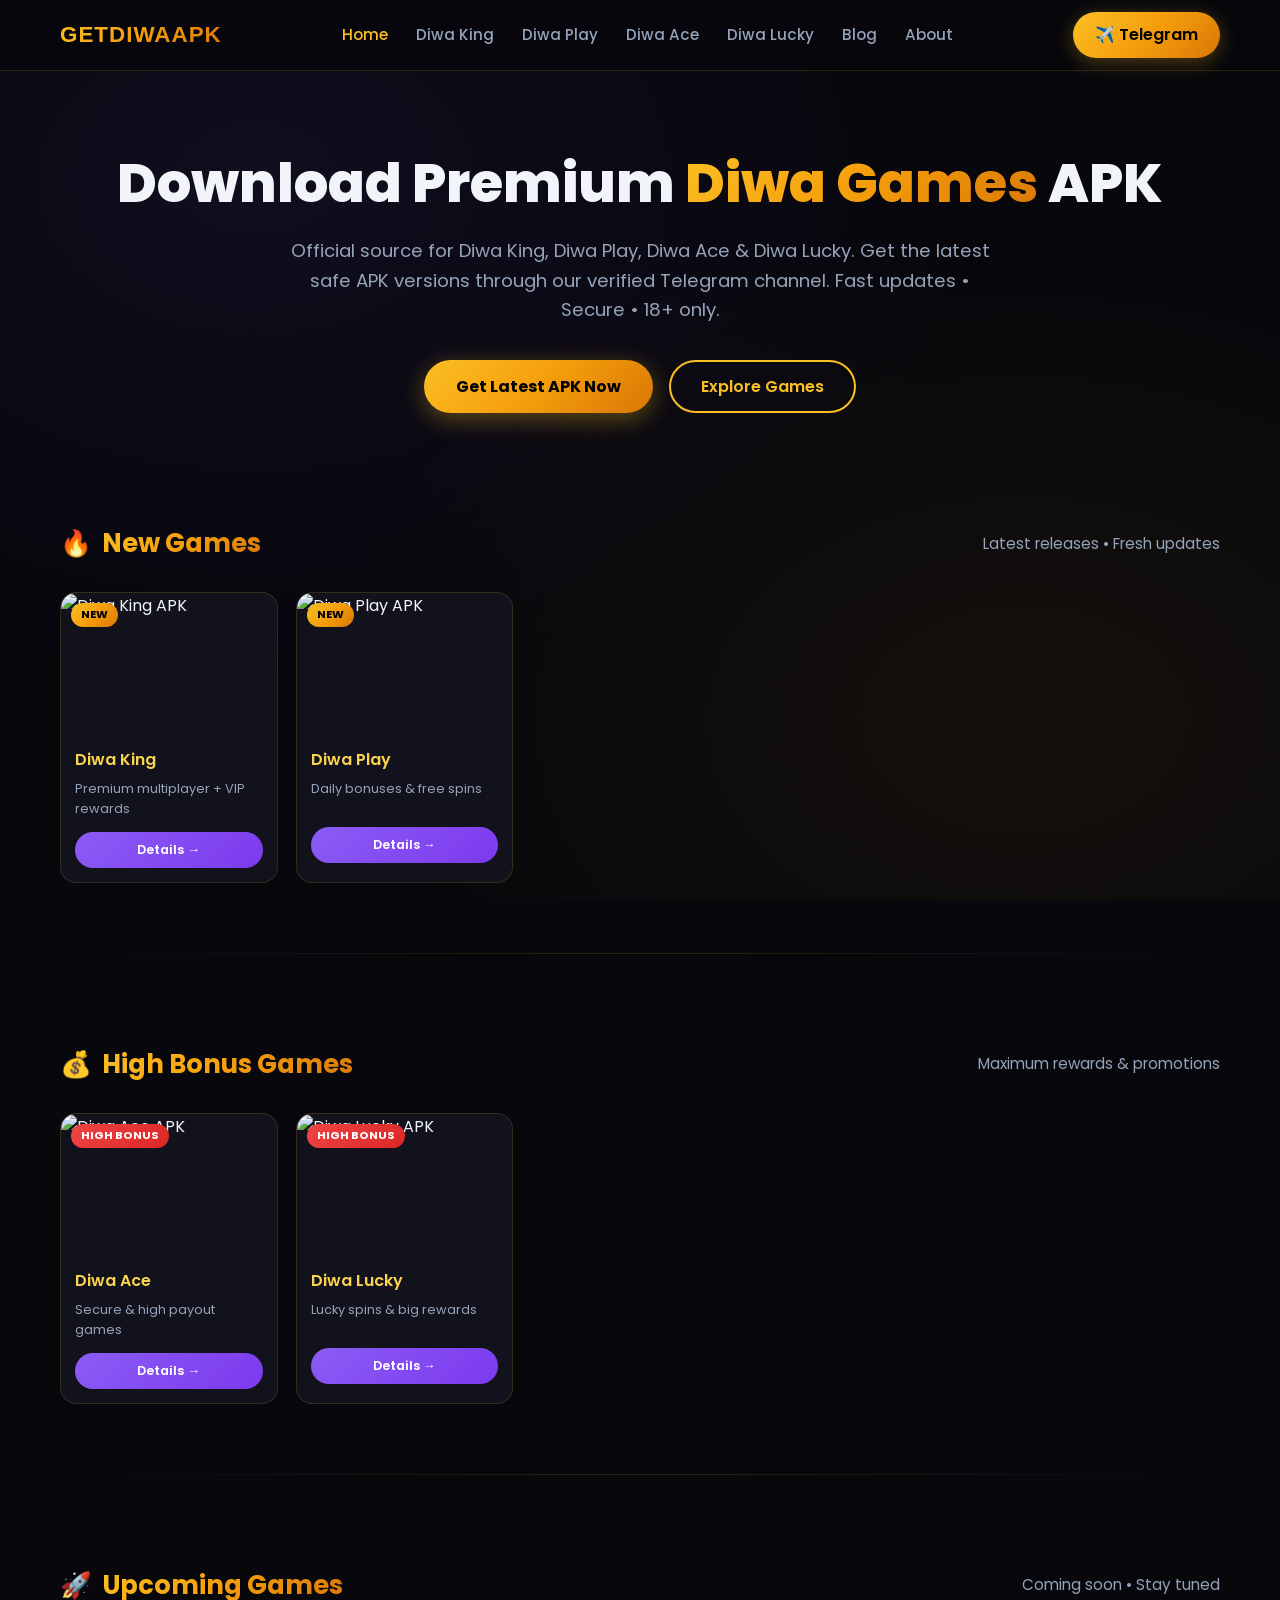
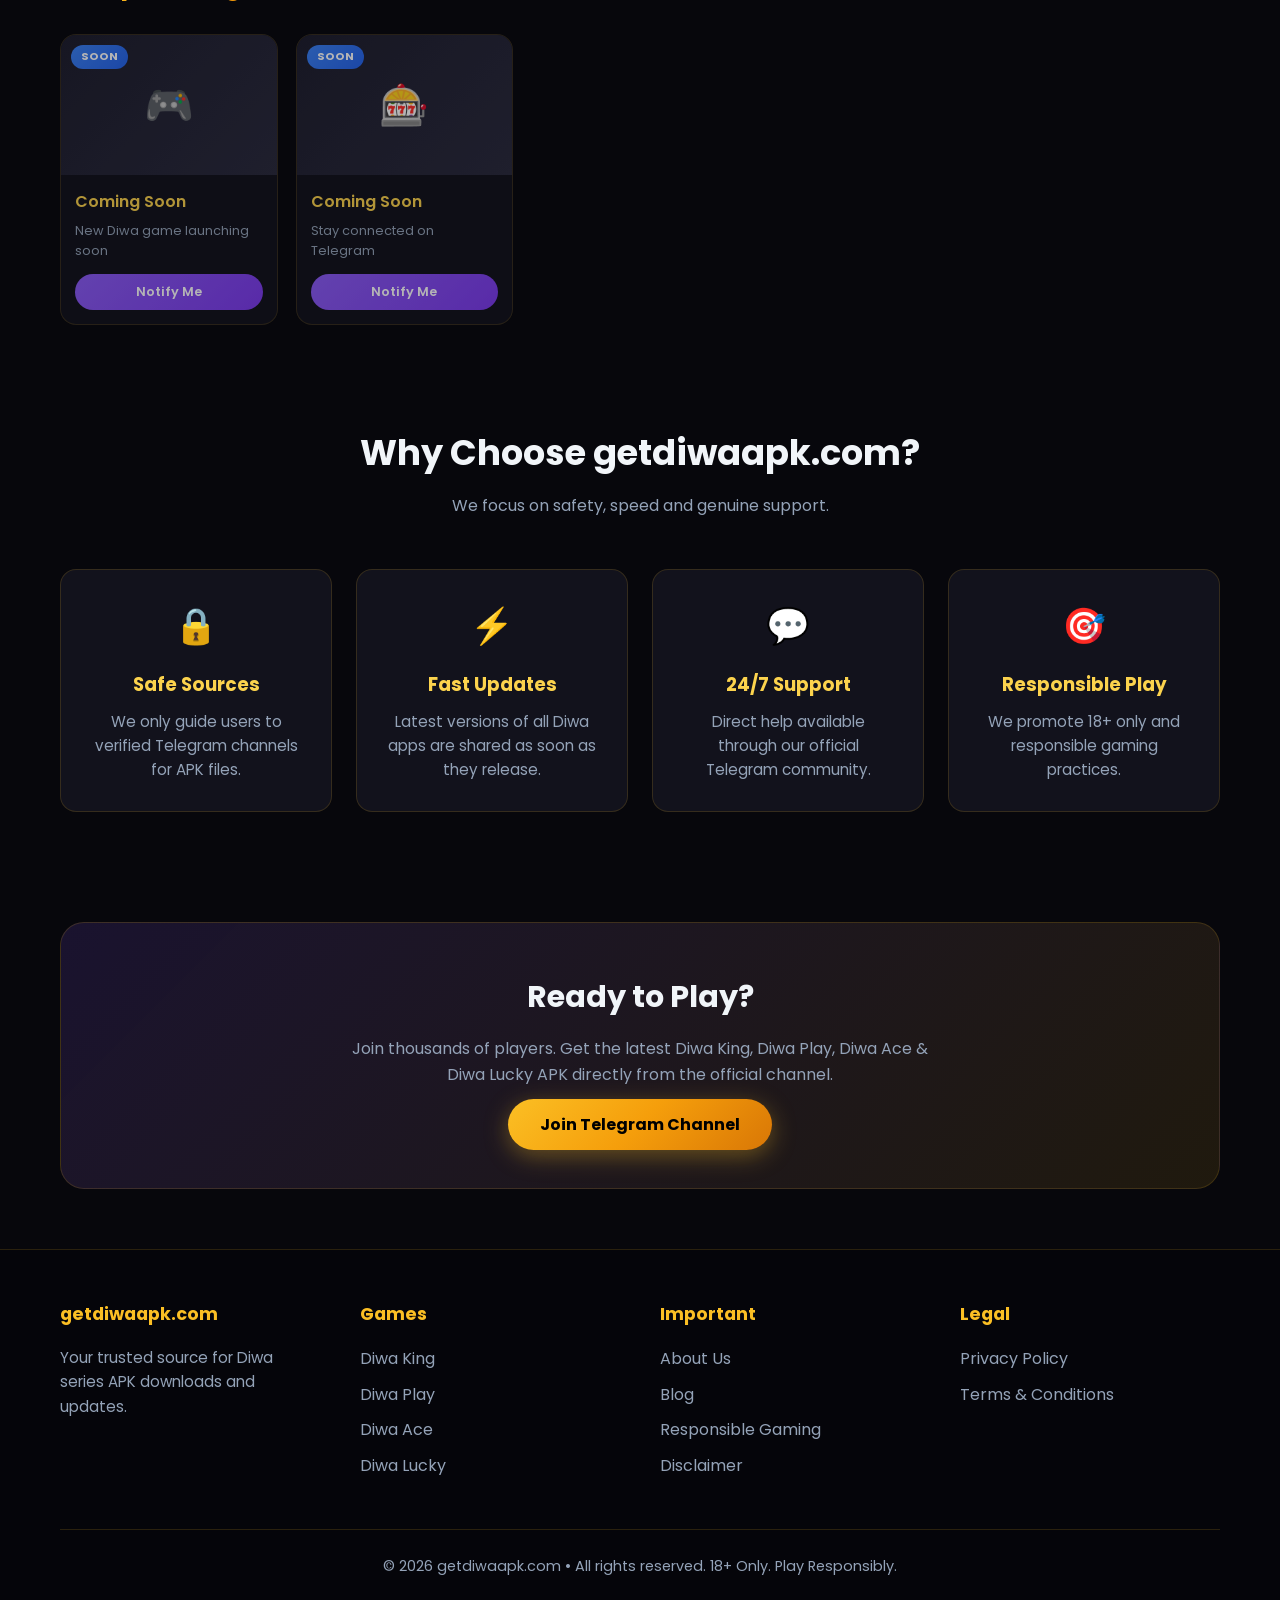
==== commit f026c162: "Enhance games section with new and high bonus games Updated the games section to include new games a" ====
--- a/index.html
+++ b/index.html
@@ -73,59 +73,116 @@
       </div>
     </div>
   </section>
-
-  <!-- GAMES -->
-  <section id="games">
-    <div class="container">
-      <div class="section-title">
-        <h2>Featured Diwa Games</h2>
-        <p>Choose your favorite Diwa experience. All apps available via official Telegram support.</p>
+<!-- ==================== GAMES SECTIONS ==================== -->
+
+  <!-- NEW GAMES -->
+  <section class="games-section" id="new-games">
+    <div class="container">
+      <div class="section-header">
+        <h2>🔥 <span>New Games</span></h2>
+        <p>Latest releases • Fresh updates</p>
       </div>
       
-      <div class="games-grid">
+      <div class="compact-grid">
         <!-- Diwa King -->
-        <div class="game-card">
-          <img src="https://i.ibb.co/fGFGwL4q/compressed-image-1.jpg" alt="Diwa King APK Download - getdiwaapk.com" loading="lazy">
-          <div class="game-card-body">
+        <div class="compact-card">
+          <span class="badge">NEW</span>
+          <img src="https://i.ibb.co/fGFGwL4q/compressed-image-1.jpg" alt="Diwa King APK" loading="lazy">
+          <div class="compact-card-body">
             <h3>Diwa King</h3>
-            <p>Premium multiplayer gaming platform with thousands of slots & live games. High rewards & VIP system.</p>
-            <a href="diwa-king.html" class="btn-card">View Details →</a>
+            <p>Premium multiplayer + VIP rewards</p>
+            <a href="diwa-king.html" class="btn-card">Details →</a>
           </div>
         </div>
 
         <!-- Diwa Play -->
-        <div class="game-card">
-          <img src="https://i.ibb.co/Xk4216vR/IMG-20260911-100324-048.jpg" alt="Diwa Play APK Download - getdiwaapk.com" loading="lazy">
-          <div class="game-card-body">
+        <div class="compact-card">
+          <span class="badge">NEW</span>
+          <img src="https://i.ibb.co/Xk4216vR/IMG-20260911-100324-048.jpg" alt="Diwa Play APK" loading="lazy">
+          <div class="compact-card-body">
             <h3>Diwa Play</h3>
-            <p>Fast-paced entertainment hub with daily bonuses, free spins and exciting promotions.</p>
-            <a href="diwa-play.html" class="btn-card">View Details →</a>
-          </div>
-        </div>
-
+            <p>Daily bonuses & free spins</p>
+            <a href="diwa-play.html" class="btn-card">Details →</a>
+          </div>
+        </div>
+
+        <!-- Add more New Games here later -->
+      </div>
+    </div>
+  </section>
+
+  <div class="container"><div class="section-divider"></div></div>
+
+  <!-- HIGH BONUS GAMES -->
+  <section class="games-section" id="high-bonus">
+    <div class="container">
+      <div class="section-header">
+        <h2>💰 <span>High Bonus Games</span></h2>
+        <p>Maximum rewards & promotions</p>
+      </div>
+      
+      <div class="compact-grid">
         <!-- Diwa Ace -->
-        <div class="game-card">
-          <img src="https://i.ibb.co/p64hLjvy/Diwa-Ace.png" alt="Diwa Ace APK Download - getdiwaapk.com" loading="lazy">
-          <div class="game-card-body">
+        <div class="compact-card">
+          <span class="badge bonus">HIGH BONUS</span>
+          <img src="https://i.ibb.co/p64hLjvy/Diwa-Ace.png" alt="Diwa Ace APK" loading="lazy">
+          <div class="compact-card-body">
             <h3>Diwa Ace</h3>
-            <p>Smooth mobile gaming experience with secure transactions and 24/7 support.</p>
-            <a href="diwa-ace.html" class="btn-card">View Details →</a>
+            <p>Secure & high payout games</p>
+            <a href="diwa-ace.html" class="btn-card">Details →</a>
           </div>
         </div>
 
         <!-- Diwa Lucky -->
-        <div class="game-card">
-          <img src="https://i.ibb.co/4nzYNrx2/IMG-20260919-193730-440.jpg" alt="Diwa Lucky APK Download - getdiwaapk.com" loading="lazy">
-          <div class="game-card-body">
+        <div class="compact-card">
+          <span class="badge bonus">HIGH BONUS</span>
+          <img src="https://i.ibb.co/4nzYNrx2/IMG-20260919-193730-440.jpg" alt="Diwa Lucky APK" loading="lazy">
+          <div class="compact-card-body">
             <h3>Diwa Lucky</h3>
-            <p>Lucky spins, big rewards and continuous promotions. Perfect for thrill seekers.</p>
-            <a href="diwa-lucky.html" class="btn-card">View Details →</a>
-          </div>
-        </div>
-      </div>
-    </div>
-  </section>
-
+            <p>Lucky spins & big rewards</p>
+            <a href="diwa-lucky.html" class="btn-card">Details →</a>
+          </div>
+        </div>
+
+        <!-- Add more High Bonus Games here later -->
+      </div>
+    </div>
+  </section>
+
+  <div class="container"><div class="section-divider"></div></div>
+
+  <!-- UPCOMING GAMES -->
+  <section class="games-section" id="upcoming">
+    <div class="container">
+      <div class="section-header">
+        <h2>🚀 <span>Upcoming Games</span></h2>
+        <p>Coming soon • Stay tuned</p>
+      </div>
+      
+      <div class="compact-grid">
+        <!-- Placeholder cards for future games -->
+        <div class="compact-card" style="opacity: 0.7;">
+          <span class="badge upcoming">SOON</span>
+          <div style="height:140px;background:linear-gradient(135deg,#1e1e2e,#2a2a3d);display:flex;align-items:center;justify-content:center;font-size:2.5rem;">🎮</div>
+          <div class="compact-card-body">
+            <h3>Coming Soon</h3>
+            <p>New Diwa game launching soon</p>
+            <a href="https://t.me/blackytinvit" target="_blank" class="btn-card">Notify Me</a>
+          </div>
+        </div>
+
+        <div class="compact-card" style="opacity: 0.7;">
+          <span class="badge upcoming">SOON</span>
+          <div style="height:140px;background:linear-gradient(135deg,#1e1e2e,#2a2a3d);display:flex;align-items:center;justify-content:center;font-size:2.5rem;">🎰</div>
+          <div class="compact-card-body">
+            <h3>Coming Soon</h3>
+            <p>Stay connected on Telegram</p>
+            <a href="https://t.me/blackytinvit" target="_blank" class="btn-card">Notify Me</a>
+          </div>
+        </div>
+      </div>
+    </div>
+  </section>
   <!-- FEATURES -->
   <section>
     <div class="container">
--- a/style.css
+++ b/style.css
@@ -0,0 +1,596 @@
+/* ===== getdiwaapk.com - Premium Dark Gold Theme ===== */
+@import url('https://fonts.googleapis.com/css2?family=Poppins:wght@300;400;500;600;700;800&amp;family=Orbitron:wght@600;700&amp;display=swap');
+
+:root {
+  --bg: #07070c;
+  --bg-card: #12121c;
+  --bg-card-hover: #1a1a28;
+  --gold: #fbbf24;
+  --gold-light: #fcd34d;
+  --purple: #8b5cf6;
+  --text: #f1f5f9;
+  --text-muted: #94a3b8;
+  --border: rgba(251, 191, 36, 0.15);
+  --gradient: linear-gradient(135deg, #fbbf24, #f59e0b, #d97706);
+  --gradient-purple: linear-gradient(135deg, #8b5cf6, #7c3aed);
+}
+
+* {
+  margin: 0;
+  padding: 0;
+  box-sizing: border-box;
+}
+
+body {
+  font-family: 'Poppins', sans-serif;
+  background: var(--bg);
+  color: var(--text);
+  line-height: 1.6;
+  overflow-x: hidden;
+}
+
+/* Background Pattern */
+body::before {
+  content: '';
+  position: fixed;
+  inset: 0;
+  background: 
+    radial-gradient(ellipse at 20% 20%, rgba(139, 92, 246, 0.08) 0%, transparent 50%),
+    radial-gradient(ellipse at 80% 80%, rgba(251, 191, 36, 0.06) 0%, transparent 50%);
+  pointer-events: none;
+  z-index: -1;
+}
+
+.container {
+  max-width: 1200px;
+  margin: 0 auto;
+  padding: 0 20px;
+}
+
+/* ===== HEADER ===== */
+header {
+  position: sticky;
+  top: 0;
+  z-index: 1000;
+  background: rgba(7, 7, 12, 0.92);
+  backdrop-filter: blur(20px);
+  border-bottom: 1px solid var(--border);
+}
+
+.nav {
+  display: flex;
+  align-items: center;
+  justify-content: space-between;
+  height: 70px;
+}
+
+.logo {
+  font-family: 'Orbitron', sans-serif;
+  font-size: 1.4rem;
+  font-weight: 700;
+  background: var(--gradient);
+  -webkit-background-clip: text;
+  -webkit-text-fill-color: transparent;
+  text-decoration: none;
+  letter-spacing: 1px;
+}
+
+.nav-links {
+  display: flex;
+  gap: 28px;
+  list-style: none;
+}
+
+.nav-links a {
+  color: var(--text-muted);
+  text-decoration: none;
+  font-weight: 500;
+  font-size: 0.95rem;
+  transition: color 0.3s;
+}
+
+.nav-links a:hover,
+.nav-links a.active {
+  color: var(--gold);
+}
+
+.telegram-btn {
+  background: var(--gradient);
+  color: #000 !important;
+  padding: 10px 22px;
+  border-radius: 50px;
+  font-weight: 600;
+  text-decoration: none;
+  display: inline-flex;
+  align-items: center;
+  gap: 8px;
+  transition: transform 0.3s, box-shadow 0.3s;
+  box-shadow: 0 4px 20px rgba(251, 191, 36, 0.3);
+}
+
+.telegram-btn:hover {
+  transform: translateY(-2px);
+  box-shadow: 0 8px 30px rgba(251, 191, 36, 0.45);
+}
+
+.mobile-toggle {
+  display: none;
+  background: none;
+  border: none;
+  color: var(--gold);
+  font-size: 1.6rem;
+  cursor: pointer;
+}
+
+/* ===== HERO ===== */
+.hero {
+  padding: 80px 0 60px;
+  text-align: center;
+}
+
+.hero h1 {
+  font-size: clamp(2.2rem, 5vw, 3.4rem);
+  font-weight: 800;
+  line-height: 1.2;
+  margin-bottom: 20px;
+}
+
+.hero h1 span {
+  background: var(--gradient);
+  -webkit-background-clip: text;
+  -webkit-text-fill-color: transparent;
+}
+
+.hero p {
+  font-size: 1.15rem;
+  color: var(--text-muted);
+  max-width: 700px;
+  margin: 0 auto 35px;
+}
+
+.hero-buttons {
+  display: flex;
+  gap: 16px;
+  justify-content: center;
+  flex-wrap: wrap;
+}
+
+.btn-primary {
+  background: var(--gradient);
+  color: #000;
+  padding: 14px 32px;
+  border-radius: 50px;
+  font-weight: 700;
+  text-decoration: none;
+  transition: all 0.3s;
+  box-shadow: 0 6px 25px rgba(251, 191, 36, 0.35);
+}
+
+.btn-primary:hover {
+  transform: translateY(-3px);
+  box-shadow: 0 10px 35px rgba(251, 191, 36, 0.5);
+}
+
+.btn-secondary {
+  background: transparent;
+  color: var(--gold);
+  border: 2px solid var(--gold);
+  padding: 12px 30px;
+  border-radius: 50px;
+  font-weight: 600;
+  text-decoration: none;
+  transition: all 0.3s;
+}
+
+.btn-secondary:hover {
+  background: rgba(251, 191, 36, 0.1);
+}
+
+/* ===== SECTION ===== */
+section {
+  padding: 70px 0;
+}
+
+.section-title {
+  text-align: center;
+  margin-bottom: 50px;
+}
+
+.section-title h2 {
+  font-size: 2.2rem;
+  font-weight: 700;
+  margin-bottom: 12px;
+}
+
+.section-title p {
+  color: var(--text-muted);
+  max-width: 600px;
+  margin: 0 auto;
+}
+
+/* ===== GAME CARDS ===== */
+.games-grid {
+  display: grid;
+  grid-template-columns: repeat(auto-fit, minmax(260px, 1fr));
+  gap: 28px;
+}
+
+.game-card {
+  background: var(--bg-card);
+  border: 1px solid var(--border);
+  border-radius: 20px;
+  overflow: hidden;
+  transition: all 0.4s cubic-bezier(0.175, 0.885, 0.32, 1.275);
+  position: relative;
+}
+
+.game-card:hover {
+  transform: translateY(-10px);
+  border-color: rgba(251, 191, 36, 0.4);
+  box-shadow: 0 20px 40px rgba(0, 0, 0, 0.4);
+}
+
+.game-card img {
+  width: 100%;
+  height: 220px;
+  object-fit: cover;
+  display: block;
+}
+
+.game-card-body {
+  padding: 22px;
+}
+
+.game-card h3 {
+  font-size: 1.3rem;
+  margin-bottom: 8px;
+  color: var(--gold-light);
+}
+
+.game-card p {
+  color: var(--text-muted);
+  font-size: 0.95rem;
+  margin-bottom: 18px;
+}
+
+.game-card .btn-card {
+  display: inline-block;
+  background: var(--gradient-purple);
+  color: white;
+  padding: 10px 22px;
+  border-radius: 50px;
+  font-weight: 600;
+  font-size: 0.9rem;
+  text-decoration: none;
+  transition: all 0.3s;
+}
+
+.game-card .btn-card:hover {
+  transform: scale(1.05);
+}
+
+/* ===== FEATURES ===== */
+.features-grid {
+  display: grid;
+  grid-template-columns: repeat(auto-fit, minmax(240px, 1fr));
+  gap: 24px;
+}
+
+.feature-box {
+  background: var(--bg-card);
+  border: 1px solid var(--border);
+  border-radius: 16px;
+  padding: 28px;
+  text-align: center;
+  transition: all 0.3s;
+}
+
+.feature-box:hover {
+  border-color: var(--gold);
+  transform: translateY(-5px);
+}
+
+.feature-box .icon {
+  font-size: 2.2rem;
+  margin-bottom: 16px;
+}
+
+.feature-box h3 {
+  font-size: 1.15rem;
+  margin-bottom: 10px;
+  color: var(--gold-light);
+}
+
+.feature-box p {
+  color: var(--text-muted);
+  font-size: 0.95rem;
+}
+
+/* ===== CTA ===== */
+.cta {
+  background: linear-gradient(135deg, rgba(139, 92, 246, 0.15), rgba(251, 191, 36, 0.1));
+  border: 1px solid var(--border);
+  border-radius: 24px;
+  padding: 50px 30px;
+  text-align: center;
+  margin: 40px 0;
+}
+
+.cta h2 {
+  font-size: 1.9rem;
+  margin-bottom: 15px;
+}
+
+.cta p {
+  color: var(--text-muted);
+  margin-bottom: 25px;
+  max-width: 600px;
+  margin-left: auto;
+  margin-right: auto;
+}
+
+/* ===== FOOTER ===== */
+footer {
+  background: #05050a;
+  border-top: 1px solid var(--border);
+  padding: 50px 0 25px;
+  margin-top: 60px;
+}
+
+.footer-grid {
+  display: grid;
+  grid-template-columns: repeat(auto-fit, minmax(200px, 1fr));
+  gap: 40px;
+  margin-bottom: 40px;
+}
+
+.footer-col h4 {
+  color: var(--gold);
+  margin-bottom: 18px;
+  font-size: 1.1rem;
+}
+
+.footer-col ul {
+  list-style: none;
+}
+
+.footer-col ul li {
+  margin-bottom: 10px;
+}
+
+.footer-col a {
+  color: var(--text-muted);
+  text-decoration: none;
+  transition: color 0.3s;
+}
+
+.footer-col a:hover {
+  color: var(--gold);
+}
+
+.footer-bottom {
+  text-align: center;
+  padding-top: 25px;
+  border-top: 1px solid var(--border);
+  color: var(--text-muted);
+  font-size: 0.9rem;
+}
+
+/* ===== PAGE CONTENT ===== */
+.page-header {
+  padding: 60px 0 40px;
+  text-align: center;
+}
+
+.page-header h1 {
+  font-size: 2.4rem;
+  margin-bottom: 12px;
+}
+
+.page-header p {
+  color: var(--text-muted);
+}
+
+.content-box {
+  background: var(--bg-card);
+  border: 1px solid var(--border);
+  border-radius: 20px;
+  padding: 40px;
+  margin-bottom: 40px;
+}
+
+.content-box h2 {
+  color: var(--gold-light);
+  margin: 30px 0 15px;
+  font-size: 1.4rem;
+}
+
+.content-box h2:first-child {
+  margin-top: 0;
+}
+
+.content-box p, .content-box li {
+  color: var(--text-muted);
+  margin-bottom: 12px;
+}
+
+.content-box ul {
+  padding-left: 22px;
+  margin-bottom: 20px;
+}
+
+/* ===== RESPONSIVE ===== */
+@media (max-width: 768px) {
+  .nav-links {
+    display: none;
+    position: absolute;
+    top: 70px;
+    left: 0;
+    right: 0;
+    background: #0d0d15;
+    flex-direction: column;
+    padding: 20px;
+    gap: 15px;
+    border-bottom: 1px solid var(--border);
+  }
+
+  .nav-links.active {
+    display: flex;
+  }
+
+  .mobile-toggle {
+    display: block;
+  }
+
+  .hero {
+    padding: 50px 0 40px;
+  }
+
+  .content-box {
+    padding: 25px;
+  }
+}
+/* ===== COMPACT GAME CARDS (New Design) ===== */
+.games-section {
+  padding: 50px 0 30px;
+}
+
+.games-section .section-header {
+  display: flex;
+  align-items: center;
+  justify-content: space-between;
+  margin-bottom: 28px;
+  flex-wrap: wrap;
+  gap: 12px;
+}
+
+.games-section .section-header h2 {
+  font-size: 1.6rem;
+  font-weight: 700;
+  display: flex;
+  align-items: center;
+  gap: 10px;
+}
+
+.games-section .section-header h2 span {
+  background: var(--gradient);
+  -webkit-background-clip: text;
+  -webkit-text-fill-color: transparent;
+}
+
+.games-section .section-header p {
+  color: var(--text-muted);
+  font-size: 0.95rem;
+}
+
+.compact-grid {
+  display: grid;
+  grid-template-columns: repeat(auto-fill, minmax(180px, 1fr));
+  gap: 18px;
+}
+
+.compact-card {
+  background: var(--bg-card);
+  border: 1px solid var(--border);
+  border-radius: 16px;
+  overflow: hidden;
+  transition: all 0.35s ease;
+  position: relative;
+}
+
+.compact-card:hover {
+  transform: translateY(-6px);
+  border-color: rgba(251, 191, 36, 0.45);
+  box-shadow: 0 12px 28px rgba(0, 0, 0, 0.35);
+}
+
+.compact-card img {
+  width: 100%;
+  height: 140px;
+  object-fit: cover;
+  display: block;
+}
+
+.compact-card-body {
+  padding: 14px;
+}
+
+.compact-card h3 {
+  font-size: 1rem;
+  font-weight: 600;
+  margin-bottom: 6px;
+  color: var(--gold-light);
+  white-space: nowrap;
+  overflow: hidden;
+  text-overflow: ellipsis;
+}
+
+.compact-card p {
+  color: var(--text-muted);
+  font-size: 0.8rem;
+  margin-bottom: 12px;
+  display: -webkit-box;
+  -webkit-line-clamp: 2;
+  -webkit-box-orient: vertical;
+  overflow: hidden;
+  min-height: 36px;
+}
+
+.compact-card .btn-card {
+  display: block;
+  text-align: center;
+  background: var(--gradient-purple);
+  color: white;
+  padding: 8px 12px;
+  border-radius: 50px;
+  font-weight: 600;
+  font-size: 0.8rem;
+  text-decoration: none;
+  transition: all 0.3s;
+}
+
+.compact-card .btn-card:hover {
+  transform: scale(1.03);
+}
+
+/* Badge for High Bonus / New */
+.badge {
+  position: absolute;
+  top: 10px;
+  left: 10px;
+  background: var(--gradient);
+  color: #000;
+  font-size: 0.7rem;
+  font-weight: 700;
+  padding: 3px 10px;
+  border-radius: 50px;
+  z-index: 2;
+}
+
+.badge.bonus {
+  background: linear-gradient(135deg, #ef4444, #dc2626);
+  color: white;
+}
+
+.badge.upcoming {
+  background: linear-gradient(135deg, #3b82f6, #2563eb);
+  color: white;
+}
+
+/* Divider between sections */
+.section-divider {
+  height: 1px;
+  background: linear-gradient(90deg, transparent, var(--border), transparent);
+  margin: 40px 0;
+}
+
+@media (max-width: 640px) {
+  .compact-grid {
+    grid-template-columns: repeat(2, 1fr);
+    gap: 14px;
+  }
+  
+  .compact-card img {
+    height: 120px;
+  }
+    }
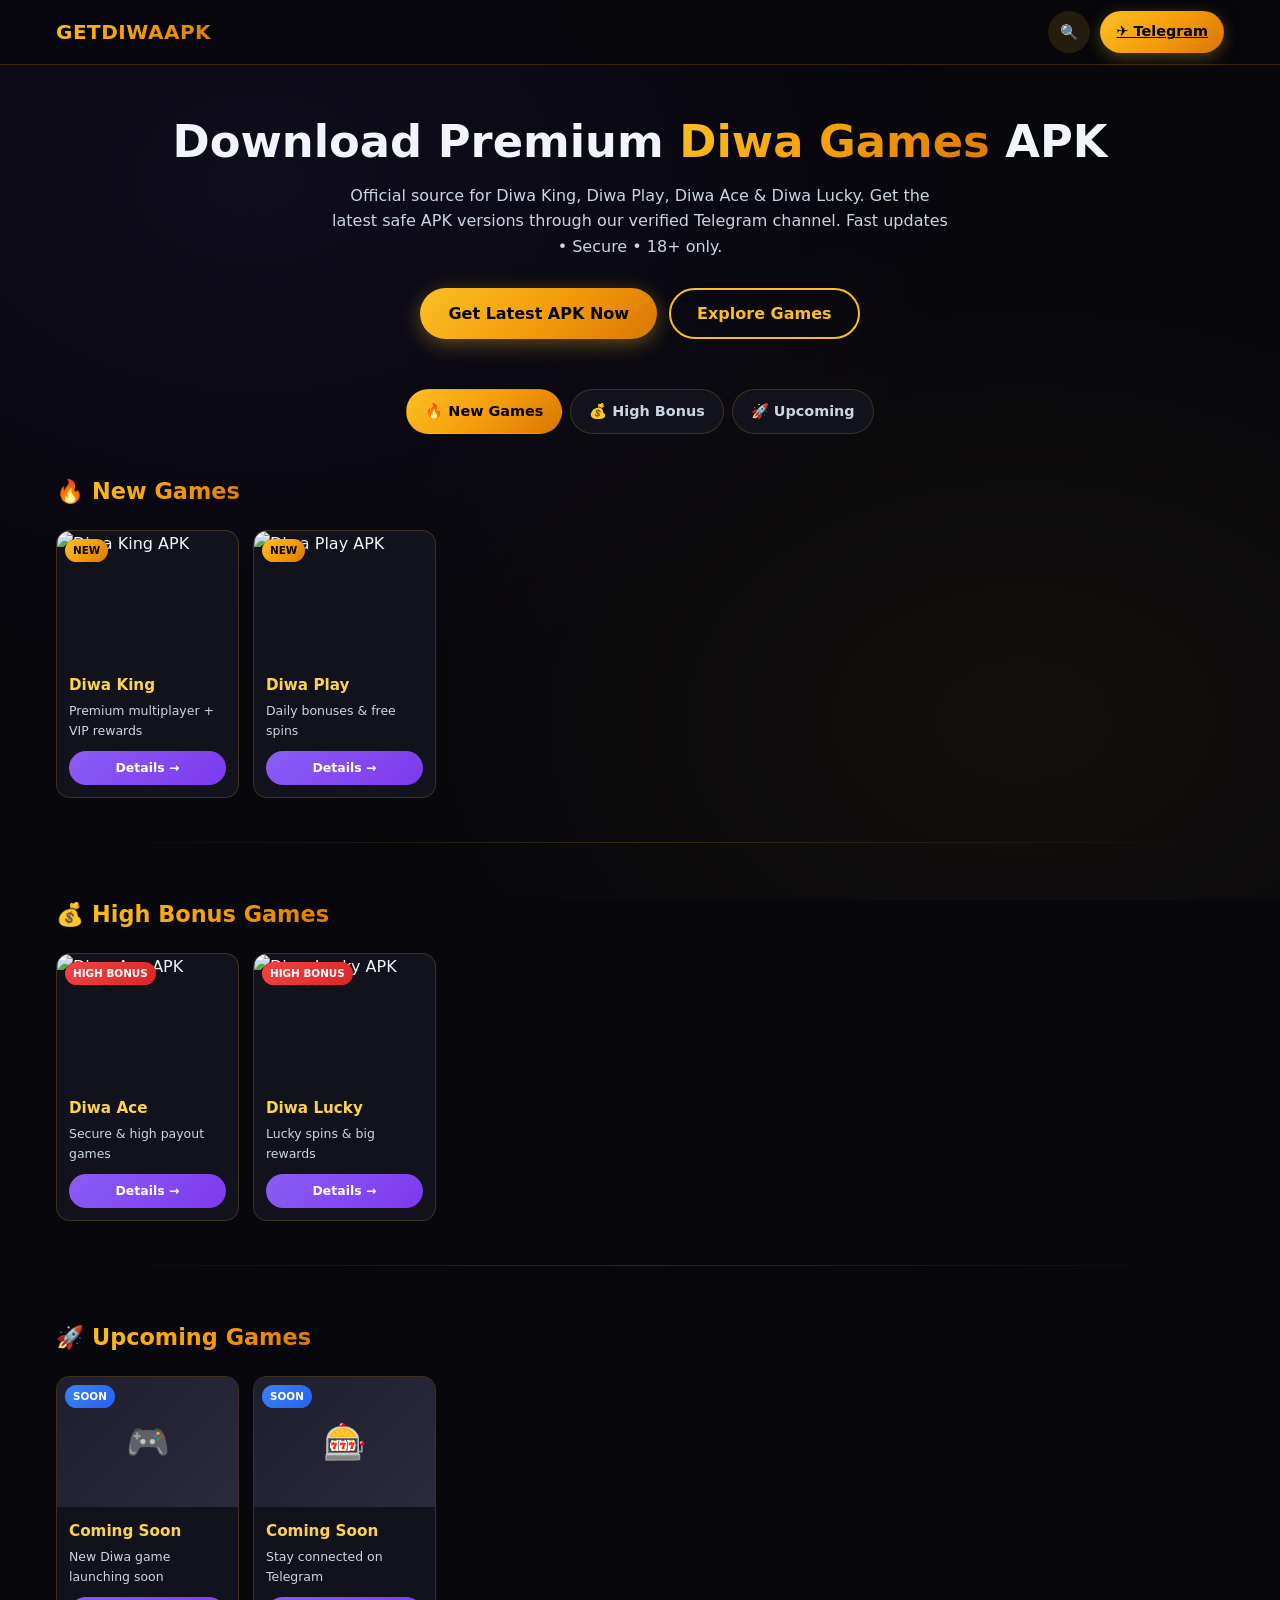
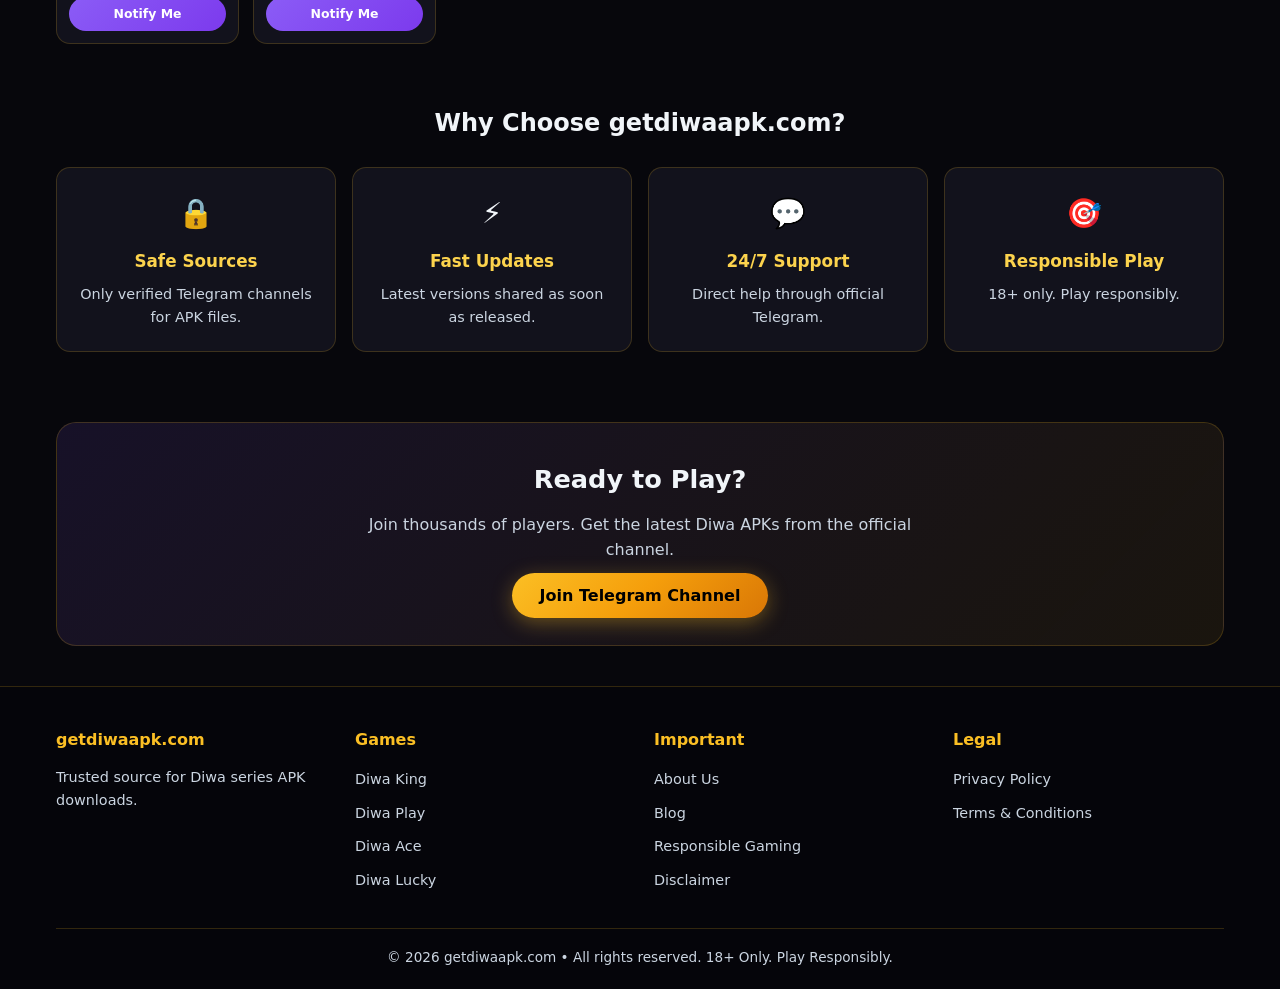
==== commit 2e1fbd39: "Update index.html with new game sections and metadata" ====
--- a/index.html
+++ b/index.html
@@ -3,237 +3,222 @@
 <head>
   <meta charset="UTF-8">
   <meta name="viewport" content="width=device-width, initial-scale=1.0">
-  <title>Get Diwa APK 2026 – Download Diwa King, Diwa Play, Diwa Ace & Diwa Lucky Official</title>
-  <meta name="description" content="Download latest Diwa King, Diwa Play, Diwa Ace and Diwa Lucky APK safely from getdiwaapk.com. Official Telegram support, fast updates, premium gaming experience. 18+ only.">
-  <meta name="keywords" content="Diwa King APK, Diwa Play APK, Diwa Ace APK, Diwa Lucky APK, getdiwaapk, Diwa APK download, Diwa games, Diwa official">
-  <meta name="author" content="getdiwaapk.com">
+  <title>Get Diwa APK 2026 – Download Diwa King, Diwa Play, Diwa Ace & Diwa Lucky</title>
+  <meta name="description" content="Download latest Diwa King, Diwa Play, Diwa Ace and Diwa Lucky APK safely from getdiwaapk.com. Official Telegram support, fast updates. 18+ only.">
+  <meta name="keywords" content="Diwa King APK, Diwa Play APK, Diwa Ace APK, Diwa Lucky APK, getdiwaapk, Diwa APK download">
   <meta name="robots" content="index, follow">
   <link rel="canonical" href="https://getdiwaapk.com/">
   
-  <!-- Open Graph -->
-  <meta property="og:title" content="Get Diwa APK – Official Diwa King, Play, Ace & Lucky Download">
+  <meta property="og:title" content="Get Diwa APK – Official Diwa Games Download">
   <meta property="og:description" content="Premium Diwa games APK download hub. Safe links via official Telegram.">
   <meta property="og:url" content="https://getdiwaapk.com/">
   <meta property="og:type" content="website">
-  <meta property="og:site_name" content="getdiwaapk.com">
-  
-  <!-- Twitter -->
-  <meta name="twitter:card" content="summary_large_image">
-  <meta name="twitter:title" content="Get Diwa APK – Diwa King, Play, Ace, Lucky">
-  <meta name="twitter:description" content="Download latest Diwa games APK from trusted source getdiwaapk.com">
+  
+  <!-- Preconnect for speed -->
+  <link rel="preconnect" href="https://fonts.googleapis.com">
+  <link rel="preconnect" href="https://fonts.gstatic.com" crossorigin>
+  
+  <!-- Non-blocking font -->
+  <link rel="stylesheet" href="https://fonts.googleapis.com/css2?family=Poppins:wght@400;600;700;800&display=swap" media="print" onload="this.media='all'">
+  <noscript><link rel="stylesheet" href="https://fonts.googleapis.com/css2?family=Poppins:wght@400;600;700;800&display=swap"></noscript>
   
   <link rel="stylesheet" href="style.css">
   
-  <!-- Structured Data -->
   <script type="application/ld+json">
   {
     "@context": "https://schema.org",
     "@type": "WebSite",
     "name": "getdiwaapk.com",
-    "url": "https://getdiwaapk.com/",
-    "description": "Official hub for Diwa King, Diwa Play, Diwa Ace and Diwa Lucky APK downloads",
-    "publisher": {
-      "@type": "Organization",
-      "name": "getdiwaapk.com"
-    }
+    "url": "https://getdiwaapk.com/"
   }
   </script>
 </head>
 <body>
-  <!-- HEADER -->
   <header>
     <div class="container nav">
       <a href="index.html" class="logo">GETDIWAAPK</a>
-      <nav>
-        <ul class="nav-links" id="navLinks">
-          <li><a href="index.html" class="active">Home</a></li>
-          <li><a href="diwa-king.html">Diwa King</a></li>
-          <li><a href="diwa-play.html">Diwa Play</a></li>
-          <li><a href="diwa-ace.html">Diwa Ace</a></li>
-          <li><a href="diwa-lucky.html">Diwa Lucky</a></li>
-          <li><a href="blog.html">Blog</a></li>
-          <li><a href="about.html">About</a></li>
-        </ul>
-      </nav>
-      <a href="https://t.me/blackytinvit" target="_blank" rel="noopener" class="telegram-btn">
-        ✈️ Telegram
-      </a>
-      <button class="mobile-toggle" onclick="document.getElementById('navLinks').classList.toggle('active')">☰</button>
+      
+      <div class="nav-right">
+        <button class="search-btn" onclick="openSearch()" aria-label="Search games">🔍</button>
+        <a href="https://t.me/blackytinvit" target="_blank" rel="noopener" class="telegram-btn">✈️ Telegram</a>
+        <button class="mobile-toggle" onclick="document.getElementById('navLinks').classList.toggle('active')" aria-label="Menu">☰</button>
+      </div>
     </div>
   </header>
 
-  <!-- HERO -->
-  <section class="hero">
+  <!-- Search Overlay -->
+  <div class="search-overlay" id="searchOverlay">
+    <div class="search-box">
+      <input type="text" id="searchInput" placeholder="Search Diwa games..." oninput="searchGames()" autofocus>
+      <div class="search-results" id="searchResults"></div>
+      <button onclick="closeSearch()" style="margin-top:14px;background:transparent;border:1px solid var(--border);color:var(--text-muted);padding:8px 16px;border-radius:8px;cursor:pointer;width:100%;">Close</button>
+    </div>
+  </div>
+
+  <main>
+    <!-- HERO -->
+    <section class="hero">
+      <div class="container">
+        <h1>Download Premium <span>Diwa Games</span> APK</h1>
+        <p>Official source for Diwa King, Diwa Play, Diwa Ace & Diwa Lucky. Get the latest safe APK versions through our verified Telegram channel. Fast updates • Secure • 18+ only.</p>
+        <div class="hero-buttons">
+          <a href="https://t.me/blackytinvit" target="_blank" rel="noopener" class="btn-primary">Get Latest APK Now</a>
+          <a href="#new-games" class="btn-secondary">Explore Games</a>
+        </div>
+      </div>
+    </section>
+
+    <!-- SECTION TABS (ek line) -->
     <div class="container">
-      <h1>Download Premium <span>Diwa Games</span> APK</h1>
-      <p>Official source for Diwa King, Diwa Play, Diwa Ace & Diwa Lucky. Get the latest safe APK versions through our verified Telegram channel. Fast updates • Secure • 18+ only.</p>
-      <div class="hero-buttons">
-        <a href="https://t.me/blackytinvit" target="_blank" rel="noopener" class="btn-primary">Get Latest APK Now</a>
-        <a href="#games" class="btn-secondary">Explore Games</a>
-      </div>
-    </div>
-  </section>
-<!-- ==================== GAMES SECTIONS ==================== -->
-
-  <!-- NEW GAMES -->
-  <section class="games-section" id="new-games">
+      <div class="section-tabs">
+        <a href="#new-games" class="active">🔥 New Games</a>
+        <a href="#high-bonus">💰 High Bonus</a>
+        <a href="#upcoming">🚀 Upcoming</a>
+      </div>
+    </div>
+
+    <!-- NEW GAMES -->
+    <section class="games-section" id="new-games">
+      <div class="container">
+        <div class="section-header">
+          <h2>🔥 <span>New Games</span></h2>
+        </div>
+        <div class="compact-grid" id="newGamesGrid">
+          <div class="compact-card" data-name="diwa king">
+            <span class="badge">NEW</span>
+            <img src="https://i.ibb.co/fGFGwL4q/compressed-image-1.jpg" alt="Diwa King APK" width="200" height="130" loading="lazy">
+            <div class="compact-card-body">
+              <h3>Diwa King</h3>
+              <p>Premium multiplayer + VIP rewards</p>
+              <a href="diwa-king.html" class="btn-card">Details →</a>
+            </div>
+          </div>
+          <div class="compact-card" data-name="diwa play">
+            <span class="badge">NEW</span>
+            <img src="https://i.ibb.co/Xk4216vR/IMG-20260911-100324-048.jpg" alt="Diwa Play APK" width="200" height="130" loading="lazy">
+            <div class="compact-card-body">
+              <h3>Diwa Play</h3>
+              <p>Daily bonuses & free spins</p>
+              <a href="diwa-play.html" class="btn-card">Details →</a>
+            </div>
+          </div>
+        </div>
+      </div>
+    </section>
+
+    <div class="container"><div class="section-divider"></div></div>
+
+    <!-- HIGH BONUS -->
+    <section class="games-section" id="high-bonus">
+      <div class="container">
+        <div class="section-header">
+          <h2>💰 <span>High Bonus Games</span></h2>
+        </div>
+        <div class="compact-grid">
+          <div class="compact-card" data-name="diwa ace">
+            <span class="badge bonus">HIGH BONUS</span>
+            <img src="https://i.ibb.co/p64hLjvy/Diwa-Ace.png" alt="Diwa Ace APK" width="200" height="130" loading="lazy">
+            <div class="compact-card-body">
+              <h3>Diwa Ace</h3>
+              <p>Secure & high payout games</p>
+              <a href="diwa-ace.html" class="btn-card">Details →</a>
+            </div>
+          </div>
+          <div class="compact-card" data-name="diwa lucky">
+            <span class="badge bonus">HIGH BONUS</span>
+            <img src="https://i.ibb.co/4nzYNrx2/IMG-20260919-193730-440.jpg" alt="Diwa Lucky APK" width="200" height="130" loading="lazy">
+            <div class="compact-card-body">
+              <h3>Diwa Lucky</h3>
+              <p>Lucky spins & big rewards</p>
+              <a href="diwa-lucky.html" class="btn-card">Details →</a>
+            </div>
+          </div>
+        </div>
+      </div>
+    </section>
+
+    <div class="container"><div class="section-divider"></div></div>
+
+    <!-- UPCOMING -->
+    <section class="games-section" id="upcoming">
+      <div class="container">
+        <div class="section-header">
+          <h2>🚀 <span>Upcoming Games</span></h2>
+        </div>
+        <div class="compact-grid">
+          <div class="compact-card" data-name="coming soon">
+            <span class="badge upcoming">SOON</span>
+            <div style="height:130px;background:linear-gradient(135deg,#1e1e2e,#2a2a3d);display:flex;align-items:center;justify-content:center;font-size:2.2rem;">🎮</div>
+            <div class="compact-card-body">
+              <h3>Coming Soon</h3>
+              <p>New Diwa game launching soon</p>
+              <a href="https://t.me/blackytinvit" target="_blank" class="btn-card">Notify Me</a>
+            </div>
+          </div>
+          <div class="compact-card" data-name="coming soon">
+            <span class="badge upcoming">SOON</span>
+            <div style="height:130px;background:linear-gradient(135deg,#1e1e2e,#2a2a3d);display:flex;align-items:center;justify-content:center;font-size:2.2rem;">🎰</div>
+            <div class="compact-card-body">
+              <h3>Coming Soon</h3>
+              <p>Stay connected on Telegram</p>
+              <a href="https://t.me/blackytinvit" target="_blank" class="btn-card">Notify Me</a>
+            </div>
+          </div>
+        </div>
+      </div>
+    </section>
+
+    <!-- FEATURES -->
+    <section style="padding:40px 0;">
+      <div class="container">
+        <div class="section-header" style="text-align:center;margin-bottom:24px;">
+          <h2>Why Choose getdiwaapk.com?</h2>
+        </div>
+        <div class="features-grid">
+          <div class="feature-box">
+            <div class="icon">🔒</div>
+            <h3>Safe Sources</h3>
+            <p>Only verified Telegram channels for APK files.</p>
+          </div>
+          <div class="feature-box">
+            <div class="icon">⚡</div>
+            <h3>Fast Updates</h3>
+            <p>Latest versions shared as soon as released.</p>
+          </div>
+          <div class="feature-box">
+            <div class="icon">💬</div>
+            <h3>24/7 Support</h3>
+            <p>Direct help through official Telegram.</p>
+          </div>
+          <div class="feature-box">
+            <div class="icon">🎯</div>
+            <h3>Responsible Play</h3>
+            <p>18+ only. Play responsibly.</p>
+          </div>
+        </div>
+      </div>
+    </section>
+
+    <!-- CTA -->
     <div class="container">
-      <div class="section-header">
-        <h2>🔥 <span>New Games</span></h2>
-        <p>Latest releases • Fresh updates</p>
-      </div>
-      
-      <div class="compact-grid">
-        <!-- Diwa King -->
-        <div class="compact-card">
-          <span class="badge">NEW</span>
-          <img src="https://i.ibb.co/fGFGwL4q/compressed-image-1.jpg" alt="Diwa King APK" loading="lazy">
-          <div class="compact-card-body">
-            <h3>Diwa King</h3>
-            <p>Premium multiplayer + VIP rewards</p>
-            <a href="diwa-king.html" class="btn-card">Details →</a>
-          </div>
-        </div>
-
-        <!-- Diwa Play -->
-        <div class="compact-card">
-          <span class="badge">NEW</span>
-          <img src="https://i.ibb.co/Xk4216vR/IMG-20260911-100324-048.jpg" alt="Diwa Play APK" loading="lazy">
-          <div class="compact-card-body">
-            <h3>Diwa Play</h3>
-            <p>Daily bonuses & free spins</p>
-            <a href="diwa-play.html" class="btn-card">Details →</a>
-          </div>
-        </div>
-
-        <!-- Add more New Games here later -->
-      </div>
-    </div>
-  </section>
-
-  <div class="container"><div class="section-divider"></div></div>
-
-  <!-- HIGH BONUS GAMES -->
-  <section class="games-section" id="high-bonus">
-    <div class="container">
-      <div class="section-header">
-        <h2>💰 <span>High Bonus Games</span></h2>
-        <p>Maximum rewards & promotions</p>
-      </div>
-      
-      <div class="compact-grid">
-        <!-- Diwa Ace -->
-        <div class="compact-card">
-          <span class="badge bonus">HIGH BONUS</span>
-          <img src="https://i.ibb.co/p64hLjvy/Diwa-Ace.png" alt="Diwa Ace APK" loading="lazy">
-          <div class="compact-card-body">
-            <h3>Diwa Ace</h3>
-            <p>Secure & high payout games</p>
-            <a href="diwa-ace.html" class="btn-card">Details →</a>
-          </div>
-        </div>
-
-        <!-- Diwa Lucky -->
-        <div class="compact-card">
-          <span class="badge bonus">HIGH BONUS</span>
-          <img src="https://i.ibb.co/4nzYNrx2/IMG-20260919-193730-440.jpg" alt="Diwa Lucky APK" loading="lazy">
-          <div class="compact-card-body">
-            <h3>Diwa Lucky</h3>
-            <p>Lucky spins & big rewards</p>
-            <a href="diwa-lucky.html" class="btn-card">Details →</a>
-          </div>
-        </div>
-
-        <!-- Add more High Bonus Games here later -->
-      </div>
-    </div>
-  </section>
-
-  <div class="container"><div class="section-divider"></div></div>
-
-  <!-- UPCOMING GAMES -->
-  <section class="games-section" id="upcoming">
-    <div class="container">
-      <div class="section-header">
-        <h2>🚀 <span>Upcoming Games</span></h2>
-        <p>Coming soon • Stay tuned</p>
-      </div>
-      
-      <div class="compact-grid">
-        <!-- Placeholder cards for future games -->
-        <div class="compact-card" style="opacity: 0.7;">
-          <span class="badge upcoming">SOON</span>
-          <div style="height:140px;background:linear-gradient(135deg,#1e1e2e,#2a2a3d);display:flex;align-items:center;justify-content:center;font-size:2.5rem;">🎮</div>
-          <div class="compact-card-body">
-            <h3>Coming Soon</h3>
-            <p>New Diwa game launching soon</p>
-            <a href="https://t.me/blackytinvit" target="_blank" class="btn-card">Notify Me</a>
-          </div>
-        </div>
-
-        <div class="compact-card" style="opacity: 0.7;">
-          <span class="badge upcoming">SOON</span>
-          <div style="height:140px;background:linear-gradient(135deg,#1e1e2e,#2a2a3d);display:flex;align-items:center;justify-content:center;font-size:2.5rem;">🎰</div>
-          <div class="compact-card-body">
-            <h3>Coming Soon</h3>
-            <p>Stay connected on Telegram</p>
-            <a href="https://t.me/blackytinvit" target="_blank" class="btn-card">Notify Me</a>
-          </div>
-        </div>
-      </div>
-    </div>
-  </section>
-  <!-- FEATURES -->
-  <section>
-    <div class="container">
-      <div class="section-title">
-        <h2>Why Choose getdiwaapk.com?</h2>
-        <p>We focus on safety, speed and genuine support.</p>
-      </div>
-      <div class="features-grid">
-        <div class="feature-box">
-          <div class="icon">🔒</div>
-          <h3>Safe Sources</h3>
-          <p>We only guide users to verified Telegram channels for APK files.</p>
-        </div>
-        <div class="feature-box">
-          <div class="icon">⚡</div>
-          <h3>Fast Updates</h3>
-          <p>Latest versions of all Diwa apps are shared as soon as they release.</p>
-        </div>
-        <div class="feature-box">
-          <div class="icon">💬</div>
-          <h3>24/7 Support</h3>
-          <p>Direct help available through our official Telegram community.</p>
-        </div>
-        <div class="feature-box">
-          <div class="icon">🎯</div>
-          <h3>Responsible Play</h3>
-          <p>We promote 18+ only and responsible gaming practices.</p>
-        </div>
-      </div>
-    </div>
-  </section>
-
-  <!-- CTA -->
-  <div class="container">
-    <div class="cta">
-      <h2>Ready to Play?</h2>
-      <p>Join thousands of players. Get the latest Diwa King, Diwa Play, Diwa Ace & Diwa Lucky APK directly from the official channel.</p>
-      <a href="https://t.me/blackytinvit" target="_blank" rel="noopener" class="btn-primary">Join Telegram Channel</a>
-    </div>
-  </div>
+      <div class="cta">
+        <h2>Ready to Play?</h2>
+        <p>Join thousands of players. Get the latest Diwa APKs from the official channel.</p>
+        <a href="https://t.me/blackytinvit" target="_blank" rel="noopener" class="btn-primary">Join Telegram Channel</a>
+      </div>
+    </div>
+  </main>
 
   <!-- FOOTER -->
   <footer>
     <div class="container">
       <div class="footer-grid">
         <div class="footer-col">
-          <h4>getdiwaapk.com</h4>
-          <p style="color: var(--text-muted); font-size: 0.95rem;">Your trusted source for Diwa series APK downloads and updates.</p>
-        </div>
-        <div class="footer-col">
-          <h4>Games</h4>
+          <h3>getdiwaapk.com</h3>
+          <p style="color:var(--text-muted);font-size:0.9rem;">Trusted source for Diwa series APK downloads.</p>
+        </div>
+        <div class="footer-col">
+          <h3>Games</h3>
           <ul>
             <li><a href="diwa-king.html">Diwa King</a></li>
             <li><a href="diwa-play.html">Diwa Play</a></li>
@@ -242,7 +227,7 @@
           </ul>
         </div>
         <div class="footer-col">
-          <h4>Important</h4>
+          <h3>Important</h3>
           <ul>
             <li><a href="about.html">About Us</a></li>
             <li><a href="blog.html">Blog</a></li>
@@ -251,7 +236,7 @@
           </ul>
         </div>
         <div class="footer-col">
-          <h4>Legal</h4>
+          <h3>Legal</h3>
           <ul>
             <li><a href="privacy.html">Privacy Policy</a></li>
             <li><a href="terms.html">Terms & Conditions</a></li>
@@ -264,13 +249,47 @@
     </div>
   </footer>
 
+  <!-- Back to Top -->
+  <button id="backToTop" onclick="window.scrollTo({top:0,behavior:'smooth'})" aria-label="Back to top">↑</button>
+
   <script>
-    // Simple mobile menu close on link click
-    document.querySelectorAll('.nav-links a').forEach(link => {
-      link.addEventListener('click', () => {
-        document.getElementById('navLinks').classList.remove('active');
-      });
+    // Search
+    const gamesData = [
+      { name: "Diwa King", img: "https://i.ibb.co/fGFGwL4q/compressed-image-1.jpg", link: "diwa-king.html" },
+      { name: "Diwa Play", img: "https://i.ibb.co/Xk4216vR/IMG-20260911-100324-048.jpg", link: "diwa-play.html" },
+      { name: "Diwa Ace", img: "https://i.ibb.co/p64hLjvy/Diwa-Ace.png", link: "diwa-ace.html" },
+      { name: "Diwa Lucky", img: "https://i.ibb.co/4nzYNrx2/IMG-20260919-193730-440.jpg", link: "diwa-lucky.html" }
+    ];
+
+    function openSearch() {
+      document.getElementById('searchOverlay').classList.add('active');
+      document.getElementById('searchInput').focus();
+    }
+    function closeSearch() {
+      document.getElementById('searchOverlay').classList.remove('active');
+      document.getElementById('searchInput').value = '';
+      document.getElementById('searchResults').innerHTML = '';
+    }
+    function searchGames() {
+      const q = document.getElementById('searchInput').value.toLowerCase().trim();
+      const results = document.getElementById('searchResults');
+      if (!q) { results.innerHTML = ''; return; }
+      const matched = gamesData.filter(g => g.name.toLowerCase().includes(q));
+      results.innerHTML = matched.length ? matched.map(g => `
+        <a href="${g.link}" class="search-result-item">
+          <img src="\( {g.img}" alt=" \){g.name}" width="48" height="48">
+          <span>${g.name}</span>
+        </a>
+      `).join('') : '<p style="color:var(--text-muted);padding:10px;">No games found</p>';
+    }
+
+    // Back to Top
+    window.addEventListener('scroll', () => {
+      document.getElementById('backToTop').classList.toggle('show', window.scrollY > 400);
     });
+
+    // Close search on Escape
+    document.addEventListener('keydown', e => { if (e.key === 'Escape') closeSearch(); });
   </script>
 </body>
-    </html>
+</html>
--- a/style.css
+++ b/style.css
@@ -1,6 +1,4 @@
-/* ===== getdiwaapk.com - Premium Dark Gold Theme ===== */
-@import url('https://fonts.googleapis.com/css2?family=Poppins:wght@300;400;500;600;700;800&amp;family=Orbitron:wght@600;700&amp;display=swap');
-
+/* ===== getdiwaapk.com - Optimized for 100 Score ===== */
 :root {
   --bg: #07070c;
   --bg-card: #12121c;
@@ -9,51 +7,41 @@
   --gold-light: #fcd34d;
   --purple: #8b5cf6;
   --text: #f1f5f9;
-  --text-muted: #94a3b8;
-  --border: rgba(251, 191, 36, 0.15);
+  --text-muted: #cbd5e1;
+  --border: rgba(251, 191, 36, 0.18);
   --gradient: linear-gradient(135deg, #fbbf24, #f59e0b, #d97706);
   --gradient-purple: linear-gradient(135deg, #8b5cf6, #7c3aed);
 }
 
-* {
-  margin: 0;
-  padding: 0;
-  box-sizing: border-box;
-}
+* { margin: 0; padding: 0; box-sizing: border-box; }
 
 body {
-  font-family: 'Poppins', sans-serif;
+  font-family: system-ui, -apple-system, BlinkMacSystemFont, 'Segoe UI', Roboto, sans-serif;
   background: var(--bg);
   color: var(--text);
   line-height: 1.6;
   overflow-x: hidden;
 }
 
-/* Background Pattern */
 body::before {
   content: '';
   position: fixed;
   inset: 0;
-  background: 
-    radial-gradient(ellipse at 20% 20%, rgba(139, 92, 246, 0.08) 0%, transparent 50%),
-    radial-gradient(ellipse at 80% 80%, rgba(251, 191, 36, 0.06) 0%, transparent 50%);
+  background: radial-gradient(ellipse at 20% 20%, rgba(139,92,246,0.07) 0%, transparent 50%),
+              radial-gradient(ellipse at 80% 80%, rgba(251,191,36,0.05) 0%, transparent 50%);
   pointer-events: none;
   z-index: -1;
 }
 
-.container {
-  max-width: 1200px;
-  margin: 0 auto;
-  padding: 0 20px;
-}
-
-/* ===== HEADER ===== */
+.container { max-width: 1200px; margin: 0 auto; padding: 0 16px; }
+
+/* HEADER */
 header {
   position: sticky;
   top: 0;
   z-index: 1000;
-  background: rgba(7, 7, 12, 0.92);
-  backdrop-filter: blur(20px);
+  background: rgba(7,7,12,0.95);
+  backdrop-filter: blur(16px);
   border-bottom: 1px solid var(--border);
 }
 
@@ -61,56 +49,60 @@
   display: flex;
   align-items: center;
   justify-content: space-between;
-  height: 70px;
+  height: 64px;
+  gap: 12px;
 }
 
 .logo {
-  font-family: 'Orbitron', sans-serif;
-  font-size: 1.4rem;
-  font-weight: 700;
+  font-size: 1.25rem;
+  font-weight: 800;
   background: var(--gradient);
   -webkit-background-clip: text;
   -webkit-text-fill-color: transparent;
   text-decoration: none;
-  letter-spacing: 1px;
-}
-
-.nav-links {
+  letter-spacing: 0.5px;
+  white-space: nowrap;
+}
+
+.nav-right {
   display: flex;
-  gap: 28px;
-  list-style: none;
-}
-
-.nav-links a {
-  color: var(--text-muted);
-  text-decoration: none;
-  font-weight: 500;
-  font-size: 0.95rem;
-  transition: color 0.3s;
-}
-
-.nav-links a:hover,
-.nav-links a.active {
-  color: var(--gold);
-}
-
-.telegram-btn {
-  background: var(--gradient);
-  color: #000 !important;
-  padding: 10px 22px;
-  border-radius: 50px;
-  font-weight: 600;
-  text-decoration: none;
+  align-items: center;
+  gap: 10px;
+}
+
+.search-btn, .telegram-btn {
   display: inline-flex;
   align-items: center;
-  gap: 8px;
-  transition: transform 0.3s, box-shadow 0.3s;
-  box-shadow: 0 4px 20px rgba(251, 191, 36, 0.3);
+  justify-content: center;
+  gap: 6px;
+  border: none;
+  cursor: pointer;
+  font-weight: 600;
+  font-size: 0.9rem;
+  border-radius: 50px;
+  transition: all 0.25s;
+}
+
+.search-btn {
+  background: rgba(251,191,36,0.12);
+  color: var(--gold);
+  width: 42px;
+  height: 42px;
+  padding: 0;
+}
+
+.search-btn:hover { background: rgba(251,191,36,0.22); }
+
+.telegram-btn {
+  background: var(--gradient);
+  color: #000;
+  padding: 9px 16px;
+  box-shadow: 0 4px 16px rgba(251,191,36,0.3);
 }
 
 .telegram-btn:hover {
   transform: translateY(-2px);
-  box-shadow: 0 8px 30px rgba(251, 191, 36, 0.45);
+  box-shadow: 0 6px 22px rgba(251,191,36,0.45);
 }
 
 .mobile-toggle {
@@ -118,21 +110,82 @@
   background: none;
   border: none;
   color: var(--gold);
-  font-size: 1.6rem;
+  font-size: 1.5rem;
   cursor: pointer;
 }
 
-/* ===== HERO ===== */
+/* SEARCH BOX */
+.search-overlay {
+  display: none;
+  position: fixed;
+  inset: 0;
+  background: rgba(0,0,0,0.85);
+  z-index: 2000;
+  align-items: flex-start;
+  justify-content: center;
+  padding-top: 80px;
+}
+
+.search-overlay.active { display: flex; }
+
+.search-box {
+  background: var(--bg-card);
+  border: 1px solid var(--border);
+  border-radius: 16px;
+  width: 90%;
+  max-width: 520px;
+  padding: 20px;
+}
+
+.search-box input {
+  width: 100%;
+  background: #0d0d15;
+  border: 1px solid var(--border);
+  color: var(--text);
+  padding: 14px 18px;
+  border-radius: 12px;
+  font-size: 1rem;
+  outline: none;
+}
+
+.search-box input:focus { border-color: var(--gold); }
+
+.search-results {
+  margin-top: 16px;
+  max-height: 300px;
+  overflow-y: auto;
+}
+
+.search-result-item {
+  display: flex;
+  align-items: center;
+  gap: 12px;
+  padding: 10px;
+  border-radius: 10px;
+  cursor: pointer;
+  transition: background 0.2s;
+}
+
+.search-result-item:hover { background: rgba(251,191,36,0.1); }
+
+.search-result-item img {
+  width: 48px;
+  height: 48px;
+  border-radius: 8px;
+  object-fit: cover;
+}
+
+/* HERO */
 .hero {
-  padding: 80px 0 60px;
+  padding: 50px 0 30px;
   text-align: center;
 }
 
 .hero h1 {
-  font-size: clamp(2.2rem, 5vw, 3.4rem);
+  font-size: clamp(1.8rem, 5vw, 2.8rem);
   font-weight: 800;
   line-height: 1.2;
-  margin-bottom: 20px;
+  margin-bottom: 14px;
 }
 
 .hero h1 span {
@@ -142,15 +195,15 @@
 }
 
 .hero p {
-  font-size: 1.15rem;
+  font-size: 1rem;
   color: var(--text-muted);
-  max-width: 700px;
-  margin: 0 auto 35px;
+  max-width: 620px;
+  margin: 0 auto 28px;
 }
 
 .hero-buttons {
   display: flex;
-  gap: 16px;
+  gap: 12px;
   justify-content: center;
   flex-wrap: wrap;
 }
@@ -158,318 +211,75 @@
 .btn-primary {
   background: var(--gradient);
   color: #000;
-  padding: 14px 32px;
+  padding: 13px 28px;
   border-radius: 50px;
   font-weight: 700;
   text-decoration: none;
-  transition: all 0.3s;
-  box-shadow: 0 6px 25px rgba(251, 191, 36, 0.35);
+  box-shadow: 0 5px 20px rgba(251,191,36,0.35);
+  transition: all 0.25s;
 }
 
 .btn-primary:hover {
-  transform: translateY(-3px);
-  box-shadow: 0 10px 35px rgba(251, 191, 36, 0.5);
+  transform: translateY(-2px);
+  box-shadow: 0 8px 28px rgba(251,191,36,0.5);
 }
 
 .btn-secondary {
   background: transparent;
   color: var(--gold);
   border: 2px solid var(--gold);
-  padding: 12px 30px;
+  padding: 11px 26px;
   border-radius: 50px;
   font-weight: 600;
   text-decoration: none;
-  transition: all 0.3s;
-}
-
-.btn-secondary:hover {
-  background: rgba(251, 191, 36, 0.1);
-}
-
-/* ===== SECTION ===== */
-section {
-  padding: 70px 0;
-}
-
-.section-title {
-  text-align: center;
-  margin-bottom: 50px;
-}
-
-.section-title h2 {
-  font-size: 2.2rem;
-  font-weight: 700;
-  margin-bottom: 12px;
-}
-
-.section-title p {
-  color: var(--text-muted);
-  max-width: 600px;
-  margin: 0 auto;
-}
-
-/* ===== GAME CARDS ===== */
-.games-grid {
-  display: grid;
-  grid-template-columns: repeat(auto-fit, minmax(260px, 1fr));
-  gap: 28px;
-}
-
-.game-card {
+  transition: all 0.25s;
+}
+
+.btn-secondary:hover { background: rgba(251,191,36,0.1); }
+
+/* SECTION TABS (ek line) */
+.section-tabs {
+  display: flex;
+  justify-content: center;
+  gap: 8px;
+  margin: 20px 0 10px;
+  flex-wrap: wrap;
+}
+
+.section-tabs a {
   background: var(--bg-card);
   border: 1px solid var(--border);
-  border-radius: 20px;
-  overflow: hidden;
-  transition: all 0.4s cubic-bezier(0.175, 0.885, 0.32, 1.275);
-  position: relative;
-}
-
-.game-card:hover {
-  transform: translateY(-10px);
-  border-color: rgba(251, 191, 36, 0.4);
-  box-shadow: 0 20px 40px rgba(0, 0, 0, 0.4);
-}
-
-.game-card img {
-  width: 100%;
-  height: 220px;
-  object-fit: cover;
-  display: block;
-}
-
-.game-card-body {
-  padding: 22px;
-}
-
-.game-card h3 {
-  font-size: 1.3rem;
-  margin-bottom: 8px;
-  color: var(--gold-light);
-}
-
-.game-card p {
   color: var(--text-muted);
-  font-size: 0.95rem;
-  margin-bottom: 18px;
-}
-
-.game-card .btn-card {
-  display: inline-block;
-  background: var(--gradient-purple);
-  color: white;
-  padding: 10px 22px;
+  padding: 10px 18px;
   border-radius: 50px;
+  font-size: 0.9rem;
   font-weight: 600;
-  font-size: 0.9rem;
   text-decoration: none;
-  transition: all 0.3s;
-}
-
-.game-card .btn-card:hover {
-  transform: scale(1.05);
-}
-
-/* ===== FEATURES ===== */
-.features-grid {
-  display: grid;
-  grid-template-columns: repeat(auto-fit, minmax(240px, 1fr));
-  gap: 24px;
-}
-
-.feature-box {
-  background: var(--bg-card);
-  border: 1px solid var(--border);
-  border-radius: 16px;
-  padding: 28px;
-  text-align: center;
-  transition: all 0.3s;
-}
-
-.feature-box:hover {
-  border-color: var(--gold);
-  transform: translateY(-5px);
-}
-
-.feature-box .icon {
-  font-size: 2.2rem;
-  margin-bottom: 16px;
-}
-
-.feature-box h3 {
-  font-size: 1.15rem;
-  margin-bottom: 10px;
-  color: var(--gold-light);
-}
-
-.feature-box p {
-  color: var(--text-muted);
-  font-size: 0.95rem;
-}
-
-/* ===== CTA ===== */
-.cta {
-  background: linear-gradient(135deg, rgba(139, 92, 246, 0.15), rgba(251, 191, 36, 0.1));
-  border: 1px solid var(--border);
-  border-radius: 24px;
-  padding: 50px 30px;
-  text-align: center;
-  margin: 40px 0;
-}
-
-.cta h2 {
-  font-size: 1.9rem;
-  margin-bottom: 15px;
-}
-
-.cta p {
-  color: var(--text-muted);
-  margin-bottom: 25px;
-  max-width: 600px;
-  margin-left: auto;
-  margin-right: auto;
-}
-
-/* ===== FOOTER ===== */
-footer {
-  background: #05050a;
-  border-top: 1px solid var(--border);
-  padding: 50px 0 25px;
-  margin-top: 60px;
-}
-
-.footer-grid {
-  display: grid;
-  grid-template-columns: repeat(auto-fit, minmax(200px, 1fr));
-  gap: 40px;
-  margin-bottom: 40px;
-}
-
-.footer-col h4 {
-  color: var(--gold);
-  margin-bottom: 18px;
-  font-size: 1.1rem;
-}
-
-.footer-col ul {
-  list-style: none;
-}
-
-.footer-col ul li {
-  margin-bottom: 10px;
-}
-
-.footer-col a {
-  color: var(--text-muted);
-  text-decoration: none;
-  transition: color 0.3s;
-}
-
-.footer-col a:hover {
-  color: var(--gold);
-}
-
-.footer-bottom {
-  text-align: center;
-  padding-top: 25px;
-  border-top: 1px solid var(--border);
-  color: var(--text-muted);
-  font-size: 0.9rem;
-}
-
-/* ===== PAGE CONTENT ===== */
-.page-header {
-  padding: 60px 0 40px;
-  text-align: center;
-}
-
-.page-header h1 {
-  font-size: 2.4rem;
-  margin-bottom: 12px;
-}
-
-.page-header p {
-  color: var(--text-muted);
-}
-
-.content-box {
-  background: var(--bg-card);
-  border: 1px solid var(--border);
-  border-radius: 20px;
-  padding: 40px;
-  margin-bottom: 40px;
-}
-
-.content-box h2 {
-  color: var(--gold-light);
-  margin: 30px 0 15px;
+  transition: all 0.25s;
+}
+
+.section-tabs a:hover,
+.section-tabs a.active {
+  background: var(--gradient);
+  color: #000;
+  border-color: transparent;
+}
+
+/* GAMES SECTIONS */
+.games-section {
+  padding: 30px 0 20px;
+}
+
+.games-section .section-header {
+  margin-bottom: 20px;
+}
+
+.games-section .section-header h2 {
   font-size: 1.4rem;
-}
-
-.content-box h2:first-child {
-  margin-top: 0;
-}
-
-.content-box p, .content-box li {
-  color: var(--text-muted);
-  margin-bottom: 12px;
-}
-
-.content-box ul {
-  padding-left: 22px;
-  margin-bottom: 20px;
-}
-
-/* ===== RESPONSIVE ===== */
-@media (max-width: 768px) {
-  .nav-links {
-    display: none;
-    position: absolute;
-    top: 70px;
-    left: 0;
-    right: 0;
-    background: #0d0d15;
-    flex-direction: column;
-    padding: 20px;
-    gap: 15px;
-    border-bottom: 1px solid var(--border);
-  }
-
-  .nav-links.active {
-    display: flex;
-  }
-
-  .mobile-toggle {
-    display: block;
-  }
-
-  .hero {
-    padding: 50px 0 40px;
-  }
-
-  .content-box {
-    padding: 25px;
-  }
-}
-/* ===== COMPACT GAME CARDS (New Design) ===== */
-.games-section {
-  padding: 50px 0 30px;
-}
-
-.games-section .section-header {
-  display: flex;
-  align-items: center;
-  justify-content: space-between;
-  margin-bottom: 28px;
-  flex-wrap: wrap;
-  gap: 12px;
-}
-
-.games-section .section-header h2 {
-  font-size: 1.6rem;
   font-weight: 700;
   display: flex;
   align-items: center;
-  gap: 10px;
+  gap: 8px;
 }
 
 .games-section .section-header h2 span {
@@ -478,47 +288,42 @@
   -webkit-text-fill-color: transparent;
 }
 
-.games-section .section-header p {
-  color: var(--text-muted);
-  font-size: 0.95rem;
-}
-
 .compact-grid {
   display: grid;
-  grid-template-columns: repeat(auto-fill, minmax(180px, 1fr));
-  gap: 18px;
+  grid-template-columns: repeat(auto-fill, minmax(160px, 1fr));
+  gap: 14px;
 }
 
 .compact-card {
   background: var(--bg-card);
   border: 1px solid var(--border);
-  border-radius: 16px;
+  border-radius: 14px;
   overflow: hidden;
-  transition: all 0.35s ease;
+  transition: all 0.3s ease;
   position: relative;
 }
 
 .compact-card:hover {
-  transform: translateY(-6px);
-  border-color: rgba(251, 191, 36, 0.45);
-  box-shadow: 0 12px 28px rgba(0, 0, 0, 0.35);
+  transform: translateY(-5px);
+  border-color: rgba(251,191,36,0.45);
+  box-shadow: 0 10px 24px rgba(0,0,0,0.35);
 }
 
 .compact-card img {
   width: 100%;
-  height: 140px;
+  height: 130px;
   object-fit: cover;
   display: block;
 }
 
 .compact-card-body {
-  padding: 14px;
+  padding: 12px;
 }
 
 .compact-card h3 {
-  font-size: 1rem;
+  font-size: 0.95rem;
   font-weight: 600;
-  margin-bottom: 6px;
+  margin-bottom: 4px;
   color: var(--gold-light);
   white-space: nowrap;
   overflow: hidden;
@@ -527,13 +332,13 @@
 
 .compact-card p {
   color: var(--text-muted);
-  font-size: 0.8rem;
-  margin-bottom: 12px;
+  font-size: 0.78rem;
+  margin-bottom: 10px;
   display: -webkit-box;
   -webkit-line-clamp: 2;
   -webkit-box-orient: vertical;
   overflow: hidden;
-  min-height: 36px;
+  min-height: 32px;
 }
 
 .compact-card .btn-card {
@@ -541,28 +346,25 @@
   text-align: center;
   background: var(--gradient-purple);
   color: white;
-  padding: 8px 12px;
+  padding: 7px 10px;
   border-radius: 50px;
   font-weight: 600;
-  font-size: 0.8rem;
+  font-size: 0.78rem;
   text-decoration: none;
-  transition: all 0.3s;
-}
-
-.compact-card .btn-card:hover {
-  transform: scale(1.03);
-}
-
-/* Badge for High Bonus / New */
+  transition: all 0.25s;
+}
+
+.compact-card .btn-card:hover { transform: scale(1.03); }
+
 .badge {
   position: absolute;
-  top: 10px;
-  left: 10px;
+  top: 8px;
+  left: 8px;
   background: var(--gradient);
   color: #000;
-  font-size: 0.7rem;
+  font-size: 0.65rem;
   font-weight: 700;
-  padding: 3px 10px;
+  padding: 3px 8px;
   border-radius: 50px;
   z-index: 2;
 }
@@ -577,20 +379,135 @@
   color: white;
 }
 
-/* Divider between sections */
 .section-divider {
   height: 1px;
   background: linear-gradient(90deg, transparent, var(--border), transparent);
-  margin: 40px 0;
-}
-
-@media (max-width: 640px) {
-  .compact-grid {
-    grid-template-columns: repeat(2, 1fr);
-    gap: 14px;
+  margin: 24px 0;
+}
+
+/* FEATURES */
+.features-grid {
+  display: grid;
+  grid-template-columns: repeat(auto-fit, minmax(220px, 1fr));
+  gap: 16px;
+  margin-top: 20px;
+}
+
+.feature-box {
+  background: var(--bg-card);
+  border: 1px solid var(--border);
+  border-radius: 14px;
+  padding: 22px;
+  text-align: center;
+  transition: all 0.25s;
+}
+
+.feature-box:hover {
+  border-color: var(--gold);
+  transform: translateY(-4px);
+}
+
+.feature-box .icon { font-size: 1.8rem; margin-bottom: 12px; }
+.feature-box h3 { font-size: 1.05rem; margin-bottom: 8px; color: var(--gold-light); }
+.feature-box p { color: var(--text-muted); font-size: 0.9rem; }
+
+/* CTA */
+.cta {
+  background: linear-gradient(135deg, rgba(139,92,246,0.12), rgba(251,191,36,0.08));
+  border: 1px solid var(--border);
+  border-radius: 20px;
+  padding: 36px 24px;
+  text-align: center;
+  margin: 30px 0;
+}
+
+.cta h2 { font-size: 1.6rem; margin-bottom: 12px; }
+.cta p { color: var(--text-muted); margin-bottom: 20px; max-width: 560px; margin-left: auto; margin-right: auto; }
+
+/* FOOTER */
+footer {
+  background: #05050a;
+  border-top: 1px solid var(--border);
+  padding: 40px 0 20px;
+  margin-top: 40px;
+}
+
+.footer-grid {
+  display: grid;
+  grid-template-columns: repeat(auto-fit, minmax(160px, 1fr));
+  gap: 28px;
+  margin-bottom: 28px;
+}
+
+.footer-col h3 {
+  color: var(--gold);
+  margin-bottom: 14px;
+  font-size: 1rem;
+}
+
+.footer-col ul { list-style: none; }
+.footer-col ul li { margin-bottom: 8px; }
+.footer-col a {
+  color: var(--text-muted);
+  text-decoration: none;
+  font-size: 0.9rem;
+  transition: color 0.2s;
+}
+.footer-col a:hover { color: var(--gold); }
+
+.footer-bottom {
+  text-align: center;
+  padding-top: 18px;
+  border-top: 1px solid var(--border);
+  color: var(--text-muted);
+  font-size: 0.85rem;
+}
+
+/* BACK TO TOP */
+#backToTop {
+  position: fixed;
+  bottom: 24px;
+  right: 20px;
+  width: 48px;
+  height: 48px;
+  background: var(--gradient);
+  color: #000;
+  border: none;
+  border-radius: 50%;
+  font-size: 1.3rem;
+  font-weight: 700;
+  cursor: pointer;
+  box-shadow: 0 4px 18px rgba(251,191,36,0.4);
+  opacity: 0;
+  visibility: hidden;
+  transition: all 0.3s;
+  z-index: 999;
+}
+
+#backToTop.show {
+  opacity: 1;
+  visibility: visible;
+}
+
+#backToTop:hover { transform: translateY(-3px); }
+
+/* RESPONSIVE */
+@media (max-width: 768px) {
+  .mobile-toggle { display: block; }
+  .nav-links {
+    display: none;
+    position: absolute;
+    top: 64px;
+    left: 0;
+    right: 0;
+    background: #0d0d15;
+    flex-direction: column;
+    padding: 16px;
+    gap: 12px;
+    border-bottom: 1px solid var(--border);
   }
-  
-  .compact-card img {
-    height: 120px;
+  .nav-links.active { display: flex; }
+  .compact-grid { grid-template-columns: repeat(2, 1fr); gap: 12px; }
+  .compact-card img { height: 115px; }
+  .section-tabs a { padding: 8px 14px; font-size: 0.85rem; }
   }
-    }
